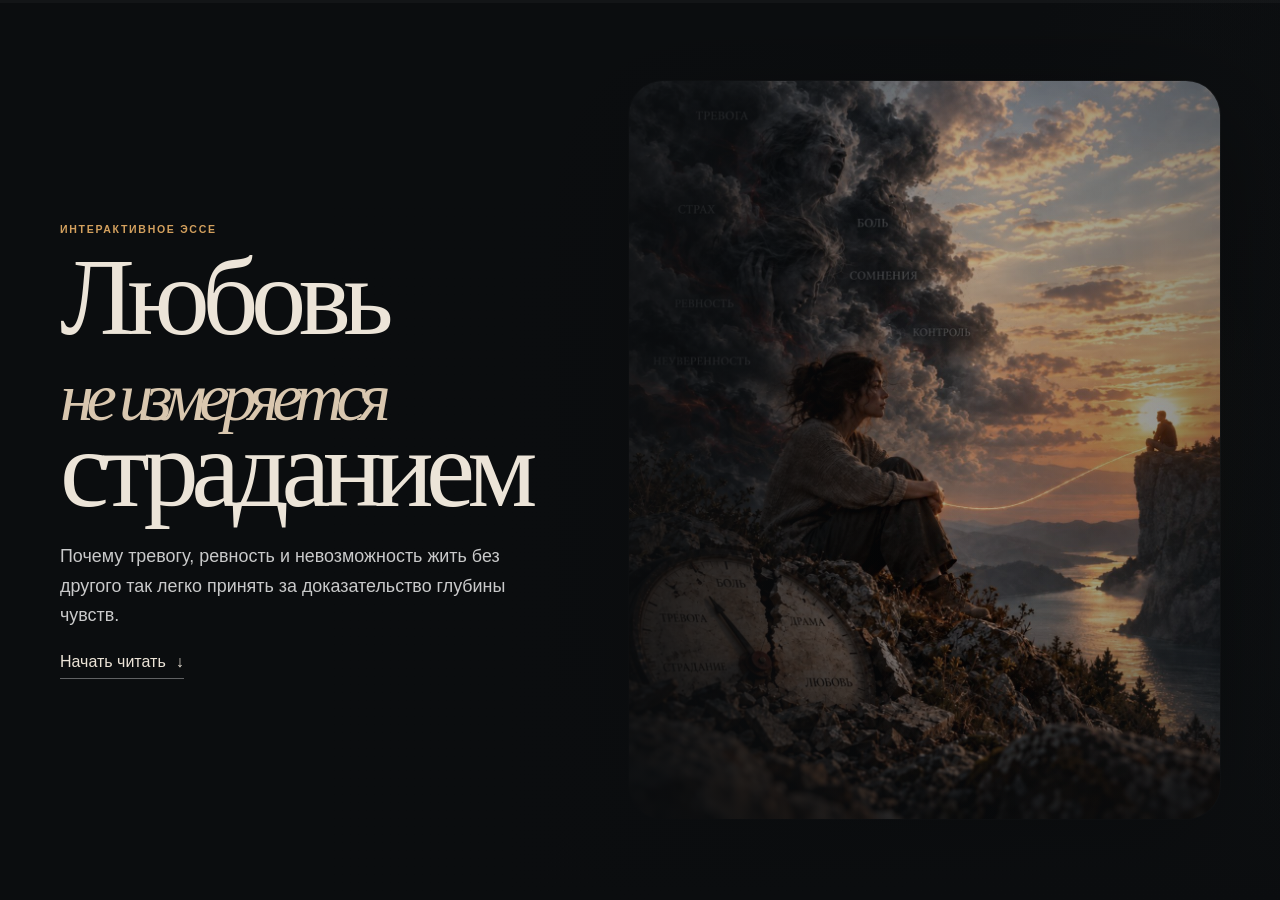
==== index.html @ ab68f3fa "Use explicit flashlight question collection" ====
<!doctype html>
<html lang="ru" class="no-js">
<head>
<meta charset="utf-8">
<meta name="viewport" content="width=device-width, initial-scale=1, viewport-fit=cover">
<meta name="theme-color" content="#090b0c">
<meta name="color-scheme" content="dark">
<title>Любовь не измеряется страданием</title>
<meta name="description" content="Интерактивное эссе о том, почему интенсивность страдания не является мерой любви.">
<meta property="og:title" content="Любовь не измеряется страданием">
<meta property="og:description" content="Интерактивное эссе о том, почему интенсивность страдания не является мерой любви.">
<meta property="og:type" content="article">
<meta property="og:url" content="https://legendpsy.github.io/love-essay/">
<meta name="twitter:card" content="summary">
<script>
document.documentElement.classList.remove('no-js');
document.documentElement.classList.add('js');
</script>
<style>
:root{
  --bg:#0b0d0f;
  --bg2:#111416;
  --paper:#ece4d8;
  --muted:#aaa49c;
  --ink:#171819;
  --gold:#d3a05e;
  --ember:#9e4634;
  --line:rgba(236,228,216,.13);
  --pad:clamp(18px,5vw,28px);
  --essay-image:url('assets/hero-1200.jpg');
}
*{box-sizing:border-box}
html{scroll-behavior:smooth;background:var(--bg)}
body{
  margin:0;background:var(--bg);color:var(--paper);
  font-family:-apple-system,BlinkMacSystemFont,"Segoe UI",Inter,Arial,sans-serif;
  line-height:1.6;-webkit-font-smoothing:antialiased;overflow-x:hidden
}
button,input,label,summary{font:inherit}
button{color:inherit}
a{color:inherit}
::selection{background:rgba(211,160,94,.35)}
.shell{width:min(100% - 2*var(--pad),760px);margin-inline:auto}
.eyebrow,.kicker{text-transform:uppercase;letter-spacing:.16em;font-size:.66rem;font-weight:760;color:var(--gold)}
h1,h2,h3,.serif,.pull,blockquote,summary{font-family:Georgia,"Times New Roman",serif;font-weight:400}
h2{font-size:clamp(2.25rem,10.5vw,4.9rem);line-height:.96;letter-spacing:-.043em;margin:0 0 18px}
p{margin:0 0 .95em}
.section{padding:66px 0}
.prose.section{padding:48px 0}
.lede{font-size:1.02rem;line-height:1.55;color:var(--muted);max-width:38rem}

/* progress */
.progress{position:fixed;z-index:1000;inset:0 0 auto;height:3px;background:rgba(255,255,255,.035)}
.progress>i{display:block;height:100%;width:0;background:linear-gradient(90deg,var(--ember),var(--gold));box-shadow:0 0 18px rgba(211,160,94,.35)}

/* hero */
.hero{position:relative;min-height:100svh;display:grid;align-items:end;isolation:isolate;overflow:hidden}
.hero-bg{position:absolute;inset:0;z-index:-2}
.hero-photo{position:absolute;inset:0;z-index:-3;width:100%;height:100%;object-fit:cover;object-position:52% center;transform:scale(1.012);filter:saturate(.82) contrast(1.04) brightness(.72)}
.hero::before{
  content:"";position:absolute;inset:0;z-index:-2;
  background:
    linear-gradient(180deg,rgba(5,6,7,.06),rgba(5,6,7,.16) 38%,rgba(5,6,7,.82) 78%,#0b0d0f 100%),
    linear-gradient(90deg,rgba(5,6,7,.30),transparent 68%)
}
.hero-inner{padding-bottom:max(38px,7svh)}
.hero h1{font-size:clamp(3.7rem,17vw,7.1rem);line-height:.8;letter-spacing:-.068em;margin:14px 0 22px;max-width:8.4ch;text-wrap:balance}
.hero h1 span{font-size:.62em;font-style:italic;color:#d9c7af}
.hero p{max-width:34rem;color:rgba(255,255,255,.78);font-size:1rem;line-height:1.55}
.start{display:inline-flex;gap:10px;align-items:center;margin-top:18px;text-decoration:none;border-bottom:1px solid rgba(255,255,255,.35);padding:0 0 4px}

/* no-JS / Telegram fallback */
.nojs-note{
  margin:18px 0 0;padding:14px 16px;border:1px solid rgba(211,160,94,.26);
  border-radius:16px;background:rgba(10,12,13,.68);color:#d7c8b4;font-size:.82rem;line-height:1.45
}
.no-js .progress,.no-js .sticky-thesis{display:none!important}
.js-only{display:none}.js .js-only{display:inline}
.nojs-only{display:inline}.js .nojs-only{display:none}

/* sticky thesis */
.sticky-thesis{
  position:sticky;top:7px;z-index:60;margin:0 auto -42px;
  width:max-content;max-width:calc(100% - 22px);
  padding:6px 10px;border:1px solid rgba(255,255,255,.12);border-radius:999px;
  background:rgba(10,12,13,.88);backdrop-filter:blur(16px);-webkit-backdrop-filter:blur(16px);
  color:#bbb5ad;font-size:.69rem;opacity:0;transform:translateY(-5px);transition:.28s
}
.sticky-thesis.show{opacity:1;transform:none}
.sticky-thesis strong{color:#f0e6d7;font-weight:650}

/* opening choice — works even without JS */
.choice-wrap{position:relative}
.choice-radio,.factor-radio{position:absolute;opacity:0;pointer-events:none;width:1px;height:1px}
.choice-grid{display:grid;gap:10px;margin-top:28px}
.choice{
  display:block;position:relative;width:100%;text-align:left;padding:20px 18px 18px;
  border:1px solid var(--line);border-radius:22px;
  background:linear-gradient(180deg,rgba(255,255,255,.045),rgba(255,255,255,.016));
  min-height:205px;cursor:pointer
}
.choice:active{transform:scale(.994)}
.choice small{display:grid;place-items:center;width:32px;height:32px;border:1px solid var(--line);border-radius:50%;color:var(--gold);margin-bottom:22px}
.choice strong{display:block;font-family:Georgia,serif;font-size:1.65rem;line-height:1.06;font-weight:400;margin-bottom:10px}
.choice span{display:block;color:var(--muted);font-size:.88rem;line-height:1.55}
.choice .choose{display:block;margin-top:15px;color:var(--gold);font-size:.72rem;text-transform:uppercase;letter-spacing:.09em}
#choiceCalm:checked ~ .choice-grid label[for=choiceCalm],
#choiceStorm:checked ~ .choice-grid label[for=choiceStorm]{
  border-color:rgba(211,160,94,.72);background:rgba(211,160,94,.07)
}
.choice-reveal{
  display:none;margin-top:20px;padding:16px 16px 16px 17px;border-left:3px solid var(--gold);
  background:rgba(255,255,255,.025);font-family:Georgia,serif;font-size:1.08rem;line-height:1.42
}
.choice-reveal p{display:none;margin:0}
#choiceCalm:checked ~ .choice-reveal,
#choiceStorm:checked ~ .choice-reveal{display:block}
#choiceCalm:checked ~ .choice-reveal .calm,
#choiceStorm:checked ~ .choice-reveal .storm{display:block}

/* article typography */
.prose{font-family:Georgia,"Times New Roman",serif;color:#ded7cc}
.prose p{font-size:clamp(1.16rem,5.1vw,1.5rem);line-height:1.58;margin-bottom:.88em}
.prose .dropcap:first-letter{float:left;color:var(--gold);font-size:4.8rem;line-height:.74;margin:.16em .1em 0 0}
.pull{
  font-size:clamp(2rem,9.4vw,4.2rem)!important;line-height:1.04!important;color:#f3eadc;
  margin:1.45em 0!important;letter-spacing:-.034em
}
.bridge{color:#bcb5ab}
.bridge strong{color:#eee4d7;font-weight:400}

/* scrollytelling */
.scrolly{position:relative;padding:54px 0 18px;background:linear-gradient(#0b0d0f,#101315 42%,#0b0d0f)}
.scrolly-head{padding-bottom:16px}
.scrolly-stage{
  position:sticky;top:45px;height:42svh;display:grid;align-content:start;padding-top:4px;
  z-index:20;pointer-events:none;
  background:linear-gradient(180deg,#0b0d0f 0%,rgba(11,13,15,.99) 72%,rgba(11,13,15,.86) 86%,rgba(11,13,15,0) 100%)
}
.visual-card{
  border:1px solid var(--line);border-radius:20px;
  background:#0c0e10;box-shadow:0 18px 54px rgba(0,0,0,.38);padding:13px 14px
}
.visual-title{display:flex;justify-content:space-between;align-items:baseline;margin-bottom:8px;font-size:.69rem;color:var(--muted)}
.visual-title strong{font-family:Georgia,serif;font-size:1.02rem;color:var(--paper);font-weight:400}
.tracks{display:grid;gap:7px}
.track{display:grid;grid-template-columns:64px 1fr 32px;gap:7px;align-items:center;font-size:.64rem;color:#aaa}
.bar{height:6px;border-radius:99px;background:rgba(255,255,255,.07);overflow:hidden}
.bar i{display:block;height:100%;width:var(--v,5%);border-radius:inherit;background:linear-gradient(90deg,var(--ember),#c66c4f);transition:width .58s cubic-bezier(.2,.8,.2,1)}
.track.love .bar i{background:linear-gradient(90deg,var(--gold),#efd09f)}
.track b{text-align:right;color:#d9d0c5;font-weight:600}
.track.love b{color:var(--gold)}
.equation{margin-top:9px;padding-top:9px;border-top:1px solid var(--line);font-family:Georgia,serif;font-size:1.07rem;line-height:1.12}
.equation .equals{color:var(--gold);transition:.3s}
.visual-card.broken .equation .equals{text-decoration:line-through;color:#8e8b86}
.visual-card.broken .track.love .bar{outline:1px dashed rgba(211,160,94,.55);background:transparent}
.visual-card.broken .track.love .bar i{width:0!important}
.visual-card.broken .track.love b{font-size:.62rem}
.story-steps{position:relative;z-index:1;padding-bottom:5svh}
.story-step{min-height:44svh;display:grid;align-items:end;padding:22px 0}
.story-step>div{
  padding:15px 16px 15px 17px;border-left:1px solid rgba(255,255,255,.11);
  background:linear-gradient(90deg,rgba(11,13,15,.58),rgba(11,13,15,.18),rgba(11,13,15,0));
  max-width:34rem
}
.story-step h3{font-size:1.78rem;line-height:1.03;margin:0 0 8px}
.story-step p{font-size:.88rem;line-height:1.5;color:var(--muted);margin:0}
.story-step.active>div{border-left-color:var(--gold)}

.story-step{position:relative;overflow:hidden}
.story-step::before{
    content:"";position:absolute;z-index:0;left:7%;right:7%;top:50%;transform:translateY(-50%);
    height:1px;opacity:.7;pointer-events:none;
    background:linear-gradient(90deg,transparent 0%,rgba(211,160,94,.18) 18%,rgba(234,204,160,.62) 50%,rgba(211,160,94,.18) 82%,transparent 100%);
    box-shadow:0 0 12px rgba(211,160,94,.18),0 0 34px rgba(211,160,94,.08)
  }
.story-step>div{position:relative;z-index:1;backdrop-filter:none}
.story-step::after{
  content:"";position:absolute;z-index:0;pointer-events:none;
  left:12%;right:12%;top:50%;height:34%;transform:translateY(-50%);
  background:radial-gradient(ellipse at 50% 50%,rgba(211,160,94,.055) 0%,rgba(211,160,94,.018) 42%,transparent 72%);
  filter:blur(10px)
}

.no-js .scrolly-stage{position:relative;height:auto;padding:18px 0;background:none}
.no-js .story-steps{padding-top:8px}
.no-js .story-step{min-height:0;padding:10px 0}
.no-js .story-step>div{background:none}


/* Sequential interaction gates */
.gate-hint{
  display:none;margin:18px auto 0;width:max-content;max-width:100%;
  padding:8px 12px;border:1px solid rgba(211,160,94,.22);border-radius:999px;
  background:rgba(211,160,94,.045);color:#aa9c8b;text-align:center;
  font-size:.7rem;line-height:1.3;letter-spacing:.025em
}
body.gate-choice #intuition ~ *,
body.gate-meter #meter ~ *,
body.gate-factors #factors ~ *,
body.gate-trap #trap ~ *{display:none!important}

/* Final gate: post-article content stays in the document and can be scrolled,
   but remains visually obscured and non-interactive until the rating is sent. */
#commentsSection>.shell,
#continue>.shell,
.footer>.shell{
  transition:
    filter 1.15s cubic-bezier(.16,1,.3,1),
    opacity .95s cubic-bezier(.16,1,.3,1),
    transform 1.15s cubic-bezier(.16,1,.3,1);
  transform-origin:50% 0
}
body.gate-final #commentsSection>.shell,
body.gate-final #continue>.shell,
body.gate-final .footer>.shell{
  filter:blur(20px) saturate(.58) brightness(.64);
  opacity:.26;
  transform:scale(.985);
  pointer-events:none;
  user-select:none;
  -webkit-user-select:none
}
#commentsSection::after,
#continue::after{
  content:"";
  position:absolute;
  inset:0;
  pointer-events:none;
  opacity:0;
  background:
    linear-gradient(180deg,rgba(5,6,7,.16),rgba(5,6,7,.32)),
    radial-gradient(circle at 50% 12%,rgba(211,160,94,.04),transparent 34%);
  transition:opacity .9s cubic-bezier(.16,1,.3,1)
}
body.gate-final #commentsSection::after,
body.gate-final #continue::after{opacity:1}

body.gate-choice footer,
body.gate-meter footer,
body.gate-factors footer,
body.gate-trap footer{display:none!important}

body.gate-choice [data-gate-hint="choice"],
body.gate-meter [data-gate-hint="meter"],
body.gate-factors [data-gate-hint="factors"],
body.gate-trap [data-gate-hint="trap"]{display:block}

.gate-release{
  animation:gateRelease .42s ease both
}
@keyframes gateRelease{
  from{opacity:0;transform:translateY(10px)}
  to{opacity:1;transform:none}
}
body.post-reveal #commentsSection>.shell,
body.post-reveal #continue>.shell,
body.post-reveal .footer>.shell{
  animation:postRevealGlow 1.15s cubic-bezier(.16,1,.3,1) both
}
@keyframes postRevealGlow{
  0%{filter:blur(20px) saturate(.58) brightness(.64);opacity:.26;transform:scale(.985)}
  58%{filter:blur(2.5px) saturate(1.04) brightness(1.06);opacity:1;transform:scale(1.002)}
  100%{filter:none;opacity:1;transform:none}
}

/* meter */
.meter{
  background:radial-gradient(circle at 70% 0,rgba(158,70,52,.13),transparent 33%),#111416;
  border:0
}
.meter-card{margin-top:26px;border:1px solid var(--line);border-radius:24px;padding:20px;background:rgba(0,0,0,.17)}
.dial{height:156px;position:relative;overflow:hidden}
.dial-arc{
  position:absolute;width:280px;height:280px;left:50%;top:46px;transform:translateX(-50%);border-radius:50%;
  background:repeating-conic-gradient(from 220deg,rgba(236,228,216,.46) 0 1deg,transparent 1deg 9deg);
  -webkit-mask:radial-gradient(circle,transparent 0 62%,#000 63% 65%,transparent 66%);
  mask:radial-gradient(circle,transparent 0 62%,#000 63% 65%,transparent 66%)
}
.needle{position:absolute;width:104px;height:2px;left:50%;bottom:29px;transform-origin:0 50%;background:linear-gradient(90deg,var(--gold),#efd2a9);box-shadow:0 0 14px rgba(211,160,94,.45);transition:.2s}
.hub{position:absolute;width:15px;height:15px;left:50%;bottom:22px;transform:translateX(-50%);background:var(--gold);border-radius:50%}
.range-label{display:flex;justify-content:space-between;gap:12px;color:var(--muted);font-size:.8rem;margin:8px 0 6px}
input[type=range]{width:100%;height:40px;accent-color:var(--gold)}
.metric{display:flex;justify-content:space-between;align-items:baseline;padding:12px 0;border-top:1px solid var(--line)}
.metric strong{font-family:Georgia,serif;font-size:1.4rem;font-weight:400}
.metric.unknown strong{color:var(--gold)}
.meter-note{font-size:.85rem;line-height:1.5;color:var(--muted);min-height:2.6em;margin:7px 0 0}

/* Cinematic fracture: the false equation physically comes apart while scrolling */
.fracture-scene{
  position:relative;min-height:155svh;
  background:
    radial-gradient(circle at 50% 45%,rgba(158,70,52,.10),transparent 34%),
    #08090b;
  overflow:hidden;overflow:clip
}
.fracture-sticky{
  position:sticky;top:0;min-height:100svh;
  display:grid;place-items:center
}
.fracture-shell{text-align:center}
.fracture-words{
  display:flex;align-items:center;justify-content:center;
  gap:clamp(14px,4vw,56px);
  font-family:Georgia,"Times New Roman",serif;
  font-size:clamp(3.2rem,10vw,8.4rem);
  line-height:.9;letter-spacing:-.055em;
  perspective:900px
}
.fracture-part,.fracture-sign{
  display:inline-block;will-change:transform,filter,opacity
}
.fracture-sign{
  color:var(--gold);font-weight:400;
  text-shadow:0 0 28px rgba(211,160,94,.26)
}
.fracture-caption{
  width:min(690px,92%);margin:38px auto 0;
  color:#aaa49c;font-size:clamp(.98rem,2.3vw,1.12rem);line-height:1.6
}

/* Orbit factors — transplanted from the cinematic experiment, adapted for the main site */
.factors{
  position:relative;
  color:var(--paper);
  padding-top:120px!important;padding-bottom:145px!important;
  background:
    radial-gradient(circle at 68% 36%,rgba(211,160,94,.075),transparent 28%),
    linear-gradient(180deg,#08090b,#0a0c0f 42%,#0b0d0f 100%)
}
.factors h2{color:var(--paper)}
.factors .lede{color:#aaa49c}
.factor-copy{max-width:780px}
.factor-orbit-module{
  margin-top:38px;padding:18px;
  border:1px solid rgba(236,228,216,.11);
  border-radius:32px;
  background:
    radial-gradient(circle at 50% 38%,rgba(211,160,94,.07),transparent 28%),
    rgba(255,255,255,.012);
  box-shadow:0 34px 90px rgba(0,0,0,.24)
}
.factor-orbit-stage{
  --orbit-radius:146px;
  --orbit-rotation:0deg;
  --orbit-rotation-neg:0deg;
  position:relative;height:430px;
  border-radius:24px;
  overflow:hidden;
  touch-action:pan-y;
  user-select:none;-webkit-user-select:none
}
.factor-orbit-ring{
  position:absolute;left:50%;top:50%;
  border:1px solid rgba(236,228,216,.095);
  border-radius:50%;transform:translate(-50%,-50%);
  pointer-events:none
}
.factor-orbit-ring--inner{width:260px;height:260px}
.factor-orbit-ring--outer{
  width:360px;height:360px;
  border-style:dashed;opacity:.48
}
.factor-orbit-core{
  position:absolute;left:50%;top:50%;
  width:132px;aspect-ratio:1;
  transform:translate(-50%,-50%);
  display:grid;place-items:center;
  border:1px solid rgba(211,160,94,.48);
  border-radius:50%;
  background:
    radial-gradient(circle,rgba(211,160,94,.22),rgba(211,160,94,.06) 58%,rgba(8,9,11,.68) 59%);
  box-shadow:0 0 54px rgba(211,160,94,.11)
}
.factor-orbit-core span{
  font-family:Georgia,"Times New Roman",serif;
  font-size:1.65rem;color:#eee5d8
}
.factor-orbit-node{
  position:absolute;left:50%;top:50%;
  z-index:3;
  appearance:none;-webkit-appearance:none;
  border:1px solid rgba(236,228,216,.16);
  border-radius:999px;padding:9px 13px;
  background:#111418;color:#c4bcb2;
  font-size:.76rem;line-height:1;white-space:nowrap;
  cursor:pointer;
  transform:
    translate(-50%,-50%)
    rotate(calc(var(--factor-angle) + var(--orbit-rotation)))
    translateX(var(--orbit-radius))
    rotate(calc(var(--factor-angle-neg) + var(--orbit-rotation-neg)));
  transition:
    border-color .22s ease,
    background .22s ease,
    color .22s ease,
    box-shadow .22s ease
}
.factor-orbit-node.is-active{
  color:#f3e7d7;
  border-color:rgba(211,160,94,.72);
  background:rgba(211,160,94,.13);
  box-shadow:0 0 24px rgba(211,160,94,.13)
}
.factor-orbit-node:focus-visible{
  outline:1px solid rgba(211,160,94,.85);outline-offset:4px
}
.factor-orbit-card{
  position:relative;
  margin-top:8px;padding:24px 22px;
  border:1px solid rgba(236,228,216,.11);
  border-radius:22px;
  background:rgba(5,6,7,.72);
  min-height:190px
}
.factor-orbit-card small{
  display:block;margin-bottom:17px;
  color:var(--gold);font-size:.66rem;font-weight:750;
  text-transform:uppercase;letter-spacing:.14em
}
.factor-orbit-card h3{
  margin:0 0 12px;
  font-family:Georgia,"Times New Roman",serif;
  font-size:clamp(1.8rem,7vw,2.55rem);
  line-height:1.08;font-weight:400;color:#eee5d8
}
.factor-orbit-card p{
  margin:0;color:#aaa49c;line-height:1.55
}
.factor-orbit-help{
  margin:13px 4px 0;color:#78746e;
  font-size:.72rem;line-height:1.45;text-align:center
}
.factor-orbit-module .gate-hint{margin-top:13px}

/* trap — native details, no JS required */
.trap{background:#0c0e10;padding-top:58px;padding-bottom:58px}
.romance{display:grid;gap:9px;margin-top:28px}
.romance details{border:1px solid var(--line);border-radius:20px;background:rgba(255,255,255,.025);overflow:hidden}
.romance summary{
  list-style:none;cursor:pointer;padding:20px 18px;font-size:1.58rem;line-height:1.06
}
.romance summary::-webkit-details-marker{display:none}
.romance summary::after{
  content:"доказательство любви?";display:block;margin-top:11px;color:#74716d;
  font-family:-apple-system,BlinkMacSystemFont,"Segoe UI",sans-serif;font-size:.61rem;
  text-transform:uppercase;letter-spacing:.12em
}
.romance details[open]{border-color:rgba(211,160,94,.30)}
.romance details[open] summary::after{content:"а если посмотреть иначе?";color:var(--gold)}
.romance details p{margin:0;padding:0 18px 18px;color:#aaa49c;font-size:.87rem;line-height:1.5}

/* paradox */
.paradox{
  min-height:66svh;display:grid;place-items:center;text-align:center;
  background:radial-gradient(circle,rgba(211,160,94,.105),transparent 30%),#101214
}
.paradox h2{font-size:clamp(2.45rem,11vw,5.1rem)}
.paradox-chain{display:flex;flex-wrap:wrap;justify-content:center;gap:7px 10px;margin-top:28px;color:#89857f;text-transform:uppercase;letter-spacing:.1em;font-size:.62rem}
.paradox-chain i{width:22px;height:1px;background:#343536;align-self:center}

/* flashlight */
.flashlight{
  position:relative;padding:86px 0 30px;
  background:linear-gradient(180deg,#0b0d0f 0,#050607 16%,#050607 100%);
  overflow:hidden
}
.flashlight::before{content:"";position:absolute;inset:0;background:radial-gradient(circle at 15% 20%,rgba(158,70,52,.05),transparent 20%),radial-gradient(circle at 80% 75%,rgba(211,160,94,.04),transparent 23%)}
.light{
  position:absolute;inset:0;pointer-events:none;opacity:0;
  background:radial-gradient(circle 155px at var(--x,50%) var(--y,50%),rgba(240,222,193,.28),rgba(211,160,94,.07) 45%,transparent 73%);
  mix-blend-mode:screen;transition:opacity .25s
}
.flashlight.on .light{opacity:1}
.flash-content{position:relative;z-index:2}
.torch{min-height:48px;padding:11px 15px;border:1px solid rgba(255,255,255,.17);background:transparent;border-radius:999px;margin:10px 0 38px}
.torch[aria-pressed=true]{border-color:var(--gold);color:var(--gold)}
.questions{display:grid;gap:26px}
.questions p{
  font-family:Georgia,serif;font-size:clamp(1.62rem,8vw,3.6rem);line-height:1.08;
  color:#ded5c8;margin:0;transition:.25s
}
.js .questions p{color:rgba(236,228,216,.13)}
.js .flashlight.on .questions p{color:rgba(236,228,216,.24)}
.js .questions p.lit{color:#f0e6d8!important;transform:translateX(4px)}
.js .questions p:last-child{color:rgba(211,160,94,.20)}
.js .questions p:last-child.lit{color:#e5b879!important}
.no-js .torch{display:none}

/* Article finale + compact five-star rating */
.article-finale{
  position:relative;text-align:center;
  margin:clamp(18px,4vw,34px) auto 0;
  padding:clamp(12px,3vw,20px) 0 0;
  max-width:720px
}
.article-finale::before{
  content:"";display:block;width:72px;height:1px;margin:0 auto 18px;
  background:linear-gradient(90deg,transparent,rgba(211,160,94,.72),transparent)
}
.final-thanks{
  margin:0 auto 13px;max-width:650px;
  font-family:Georgia,"Times New Roman",serif;
  font-size:clamp(1.7rem,6vw,2.8rem);line-height:1.18;
  color:#efe5d8
}
.rating-invite{
  margin:0 0 9px;color:#aaa49c;
  font-size:clamp(.92rem,3.6vw,1.08rem);line-height:1.45;
  letter-spacing:.005em
}
.rating-stars{
  display:flex;justify-content:center;align-items:center;
  gap:clamp(4px,1.4vw,10px);margin:0 auto;
  width:max-content;max-width:100%
}
.rating-star{
  appearance:none;-webkit-appearance:none;border:0;background:none;
  padding:4px 2px;color:rgba(211,160,94,.28);
  font-size:clamp(2.55rem,11vw,4.2rem);line-height:1;
  cursor:pointer;transition:transform .16s ease,color .16s ease,text-shadow .16s ease;
  -webkit-tap-highlight-color:transparent
}
.rating-star.preview,
.rating-star.selected{
  color:#d3a05e;text-shadow:0 0 22px rgba(211,160,94,.2)
}
.rating-star:focus-visible{
  outline:1px solid rgba(211,160,94,.7);outline-offset:4px;border-radius:8px
}
.rating-star:disabled{cursor:default}
@media(hover:hover) and (pointer:fine){
  .rating-star:hover{transform:scale(1.1)}
}
@media(min-width:760px){
  .article-finale{margin-top:34px;padding-top:22px}
}

@media(max-width:759px){
  .fracture-scene{min-height:145svh}
  .fracture-words{
    flex-direction:column;
    gap:10px;
    font-size:clamp(3.3rem,17vw,5.8rem)
  }
  .fracture-caption{margin-top:34px}
  .factor-orbit-module{padding:14px}
  .factor-orbit-stage{height:410px;--orbit-radius:122px}
  .factor-orbit-ring--inner{width:238px;height:238px}
  .factor-orbit-ring--outer{width:330px;height:330px}
  .factor-orbit-core{width:118px}
  .factor-orbit-core span{font-size:1.5rem}
  .factor-orbit-node{font-size:.69rem;padding:8px 10px}
  .factor-orbit-card{margin-top:6px;min-height:0}
}




/* Article gate: only the hero is available before choosing a reading mode */
body.reading-locked{height:100svh;overflow:hidden}
body.reading-locked main,
body.reading-locked footer,
body.reading-locked .soundtrack-section,
body.reading-locked .sticky-thesis{display:none!important}


.silent-music-start{
  position:fixed;z-index:4190;left:12px;bottom:max(10px,calc(7px + env(safe-area-inset-bottom)));
  width:36px;height:36px;border-radius:50%;border:1px solid rgba(255,255,255,.14);
  background:rgba(8,10,11,.9);backdrop-filter:blur(16px);-webkit-backdrop-filter:blur(16px);
  box-shadow:0 10px 30px rgba(0,0,0,.3);color:#eee5d8;display:grid;place-items:center;
  font-size:.76rem;cursor:pointer;opacity:0;transform:translateY(10px) scale(.94);
  pointer-events:none;transition:opacity .2s ease,transform .2s ease
}
.silent-music-start.show{opacity:1;transform:none;pointer-events:auto}
.silent-music-start:active{transform:scale(.94)}

/* Reading mode + soundtrack */
.reading-mode-dialog{
  position:fixed;inset:0;z-index:4900;display:grid;place-items:center;
  overflow-y:auto;overscroll-behavior:contain;
  padding:22px;background:rgba(3,4,5,.78);backdrop-filter:blur(18px);
  -webkit-backdrop-filter:blur(18px);opacity:0;visibility:hidden;pointer-events:none;
  transition:opacity .22s ease,visibility .22s ease
}
.reading-mode-dialog.open{opacity:1;visibility:visible;pointer-events:auto}
.reading-mode-card{
  width:min(100%,430px);max-height:calc(100svh - 32px);overflow:auto;
  border:1px solid rgba(255,255,255,.14);border-radius:26px;
  background:linear-gradient(180deg,rgba(18,20,21,.98),rgba(9,11,12,.98));
  padding:24px 20px 20px;box-shadow:0 30px 90px rgba(0,0,0,.48)
}
.reading-mode-card .kicker{margin-bottom:10px}
.reading-mode-card h3{
  margin:0 0 12px;font-family:Georgia,"Times New Roman",serif;font-size:2rem;
  line-height:1.02;font-weight:400;color:#f0e7da
}
.reading-mode-card p{margin:0 0 20px;color:#aaa49c;font-size:.92rem;line-height:1.5}
.reading-mode-song{
  display:flex;gap:12px;align-items:center;margin:0 0 18px;padding:13px 14px;
  border:1px solid rgba(211,160,94,.25);border-radius:18px;background:rgba(211,160,94,.055)
}
.reading-mode-song i{font-style:normal;font-size:1.3rem;color:var(--gold)}
.reading-mode-song strong{display:block;color:#eee4d7;font-size:.9rem}
.reading-mode-song span{display:block;margin-top:2px;color:#8f8981;font-size:.75rem}
.reading-mode-actions{display:grid;gap:9px}
.reading-mode-music,.reading-mode-silent{
  min-height:52px;border-radius:15px;padding:13px 16px;cursor:pointer;font:700 .86rem/1.2 -apple-system,BlinkMacSystemFont,"Segoe UI",Arial,sans-serif
}
.reading-mode-music{border:1px solid #ead9c0;background:#ead9c0;color:#111315}
.reading-mode-silent{border:1px solid rgba(255,255,255,.16);background:transparent;color:#d9d0c4}
.reading-mode-close{
  display:block;margin:13px auto 0;border:0;background:none;color:#77736d;
  padding:5px 10px;cursor:pointer;font-size:.76rem
}

.soundtrack-section{
  display:none;padding:28px 0 32px;background:
    radial-gradient(circle at 50% 0,rgba(211,160,94,.08),transparent 45%),#0b0d0f;
  border-bottom:1px solid rgba(255,255,255,.06)
}
.soundtrack-section.active{display:block}
.soundtrack-card{
  width:min(100% - 2*var(--pad),420px);margin:0 auto;border:1px solid rgba(255,255,255,.12);
  border-radius:24px;padding:15px;background:#0e1011;box-shadow:0 24px 70px rgba(0,0,0,.34)
}
.soundtrack-meta{display:flex;align-items:center;justify-content:space-between;gap:12px;margin-bottom:12px}
.soundtrack-meta div:first-child{min-width:0}
.soundtrack-meta small{display:block;color:var(--gold);text-transform:uppercase;letter-spacing:.12em;font-size:.61rem;font-weight:750}
.soundtrack-meta strong{display:block;margin-top:3px;font-family:Georgia,serif;font-weight:400;font-size:1.22rem;color:#eee5d8}
.soundtrack-meta span{display:block;margin-top:2px;color:#89847d;font-size:.75rem}
.soundtrack-youtube{
  width:100%;height:200px;border:0;border-radius:16px;background:#050607;display:block
}
.soundtrack-fallback{display:flex;justify-content:space-between;gap:12px;align-items:center;margin-top:11px;color:#77736d;font-size:.7rem}
.soundtrack-fallback a{color:#bda786;text-underline-offset:3px}

.soundtrack-dock{
  position:fixed;z-index:4200;left:50%;bottom:max(8px,calc(5px + env(safe-area-inset-bottom)));
  transform:translate(-50%,calc(100% + 22px));width:min(calc(100% - 28px),238px);
  border:1px solid rgba(255,255,255,.13);border-radius:999px;background:rgba(8,10,11,.9);
  backdrop-filter:blur(16px);-webkit-backdrop-filter:blur(16px);
  box-shadow:0 10px 34px rgba(0,0,0,.32);padding:3px 4px 3px 10px;
  opacity:0;pointer-events:none;transition:transform .28s ease,opacity .28s ease
}
.soundtrack-dock.show{transform:translate(-50%,0);opacity:1;pointer-events:auto}
.soundtrack-dock-main{display:grid;grid-template-columns:minmax(0,1fr) 28px;gap:5px;align-items:center}
.soundtrack-jump{min-width:0;border:0;background:none;padding:2px 0;text-align:left;color:#e8dfd2;cursor:pointer}
.soundtrack-jump strong{display:block;white-space:nowrap;overflow:hidden;text-overflow:ellipsis;font-family:-apple-system,BlinkMacSystemFont,"Segoe UI",Arial,sans-serif;font-size:.7rem;line-height:1;font-weight:600;letter-spacing:.01em}
.soundtrack-jump span{display:none}
.soundtrack-toggle{width:28px;height:28px;border-radius:50%;border:1px solid rgba(255,255,255,.12);background:rgba(255,255,255,.035);color:#eee5d8;display:grid;place-items:center;cursor:pointer;font-size:.72rem;line-height:1}

/* footer */
.footer{border-top:1px solid var(--line);padding:25px 0 calc(34px + env(safe-area-inset-bottom));color:#807c76;font-size:.74rem}
.footer .shell{display:flex;justify-content:space-between;gap:16px}
.footer a{text-decoration:none;color:#d7d0c6}

/* reveal only when JS actually runs */
.reveal{opacity:1;transform:none}
.js .reveal{opacity:0;transform:translateY(18px);transition:opacity .6s ease,transform .6s cubic-bezier(.2,.7,.2,1)}
.js .reveal.in{opacity:1;transform:none}


/* Full-screen cover viewer */
.hero-actions{display:flex;align-items:center;flex-wrap:wrap;gap:12px;margin-top:18px}
.hero-actions .start{margin-top:0}
.cover-open{
  appearance:none;-webkit-appearance:none;display:inline-flex;align-items:center;gap:8px;
  min-height:42px;padding:8px 12px;border:1px solid rgba(255,255,255,.22);
  border-radius:999px;background:rgba(8,10,11,.28);backdrop-filter:blur(10px);
  -webkit-backdrop-filter:blur(10px);color:rgba(255,255,255,.86);cursor:pointer;
  font-size:.78rem;letter-spacing:.03em
}
.cover-open:active{transform:scale(.985)}
.cover-viewer{
  position:fixed;inset:0;z-index:5000;display:grid;place-items:center;
  background:#030405;opacity:0;visibility:hidden;pointer-events:none;
  transition:opacity .22s ease,visibility .22s ease;overscroll-behavior:none
}
.cover-viewer.open{opacity:1;visibility:visible;pointer-events:auto}
.cover-viewer-stage{
  position:absolute;inset:0;display:grid;place-items:center;overflow:hidden;
  touch-action:none;cursor:zoom-out
}
.cover-viewer-image{
  width:100%;height:100%;object-fit:contain;transform-origin:center center;
  transform:translate3d(0,0,0) scale(1);will-change:transform;
  user-select:none;-webkit-user-select:none;-webkit-user-drag:none;
  touch-action:none
}
.cover-viewer-close{
  position:absolute;z-index:2;top:max(14px,env(safe-area-inset-top));right:14px;
  width:44px;height:44px;border-radius:50%;border:1px solid rgba(255,255,255,.2);
  background:rgba(5,6,7,.58);backdrop-filter:blur(12px);-webkit-backdrop-filter:blur(12px);
  color:#f4ecdf;font-size:1.5rem;line-height:1;display:grid;place-items:center;cursor:pointer
}
.cover-viewer-hint{
  position:absolute;z-index:2;left:50%;bottom:max(18px,calc(12px + env(safe-area-inset-bottom)));
  transform:translateX(-50%);width:max-content;max-width:calc(100% - 36px);
  padding:8px 11px;border-radius:999px;background:rgba(5,6,7,.58);
  backdrop-filter:blur(12px);-webkit-backdrop-filter:blur(12px);
  color:rgba(255,255,255,.72);font-size:.68rem;letter-spacing:.02em;text-align:center;
  transition:opacity .25s ease
}
.cover-viewer.zoomed .cover-viewer-hint{opacity:.25}
@media(min-width:760px){.cover-open{font-size:.82rem}}

@media(min-width:760px){
  .section{padding:98px 0}.prose.section{padding:72px 0}
  .choice-grid{grid-template-columns:1fr 1fr}.choice{min-height:290px;padding:26px}
  .scrolly-stage{top:52px;height:54svh;padding-top:8px}.visual-card{padding:22px}.story-step{min-height:58svh}
  .meter-card{padding:30px}
  .factors{padding-top:210px!important;padding-bottom:210px!important}
  .romance summary{padding:28px;font-size:2.35rem}.romance details p{padding:0 28px 24px}
  .flashlight{padding:112px 0 50px}.questions{gap:34px}.hero-bg{background-position:center 45%}
}
@media(prefers-reduced-motion:reduce){
  .fracture-part,.fracture-sign{transform:none!important;filter:none!important}
  .factor-orbit-node{transition:none!important}
  html{scroll-behavior:auto}
  *,*::before,*::after{animation:none!important;transition-duration:.01ms!important}
  .js .reveal{opacity:1;transform:none}
  #commentsSection>.shell,
  #continue>.shell,
  .footer>.shell{transition:none!important;animation:none!important}
}

/* Anonymous reader comments */
.comments-section{
  position:relative;
  padding:30px 0 34px;
  background:
    radial-gradient(circle at 50% 0%,rgba(211,160,94,.08),transparent 36%),
    linear-gradient(180deg,#0b0d0f,#090a0b);
  border-top:1px solid var(--line)
}
.comments-card{
  max-width:760px;margin:0 auto;padding:clamp(20px,4vw,28px);
  border:1px solid rgba(236,228,216,.13);border-radius:24px;
  background:rgba(236,228,216,.035);
  box-shadow:0 28px 80px rgba(0,0,0,.22)
}
.comments-card h2{margin:8px 0 10px;font-size:clamp(2rem,7vw,3.8rem);line-height:.98}
.comments-intro{margin:0 0 18px;color:var(--muted);font-size:1rem;line-height:1.65}
.comment-form{display:grid;gap:12px}
.comment-hp{
  position:absolute!important;left:-10000px!important;top:auto!important;
  width:1px!important;height:1px!important;overflow:hidden!important;
  opacity:0!important;pointer-events:none!important
}
.comment-form label{font-size:.78rem;letter-spacing:.08em;text-transform:uppercase;color:rgba(236,228,216,.62)}
.comment-form textarea{
  width:100%;min-height:132px;resize:vertical;padding:16px 17px;border-radius:16px;
  border:1px solid rgba(236,228,216,.16);background:rgba(0,0,0,.24);
  color:var(--paper);font:inherit;line-height:1.55;outline:none
}
.comment-form textarea:focus{border-color:rgba(211,160,94,.72);box-shadow:0 0 0 3px rgba(211,160,94,.08)}
.comment-form-row{display:flex;align-items:center;justify-content:space-between;gap:12px;flex-wrap:wrap}
.comment-count{font-size:.76rem;color:rgba(236,228,216,.45)}
.comment-submit,
.comment-cloud-open{
  appearance:none;border:1px solid rgba(211,160,94,.55);border-radius:999px;
  padding:11px 17px;background:rgba(211,160,94,.12);color:var(--paper);
  font:inherit;font-weight:650;cursor:pointer
}
.comment-submit:disabled{opacity:.45;cursor:default}
.comment-status{min-height:1.3em;margin:8px 0 0;color:var(--muted);font-size:.88rem}
.comment-cloud-open{
  display:flex;align-items:center;justify-content:center;gap:9px;
  width:100%;margin-top:14px;min-height:50px;
  opacity:1;transform:none;
  transition:opacity .35s ease,transform .45s cubic-bezier(.16,1,.3,1),background .2s ease
}
.comment-cloud-open[hidden]{display:none}
.comment-cloud-open.newly-unlocked{animation:commentCloudButtonIn .7s cubic-bezier(.16,1,.3,1) both}
@keyframes commentCloudButtonIn{
  from{opacity:0;transform:translateY(12px) scale(.98)}
  to{opacity:1;transform:none}
}
@media(hover:hover) and (pointer:fine){
  .comment-cloud-open:hover{background:rgba(211,160,94,.18)}
}
@media(min-width:760px){.comments-section{padding:52px 0 58px}}

/* Full-screen cloud of reader comments. */
.comment-cloud{
  position:fixed;inset:0;z-index:6200;
  background:
    radial-gradient(circle at 50% 45%,rgba(211,160,94,.09),transparent 30%),
    radial-gradient(circle at 18% 20%,rgba(158,70,52,.08),transparent 28%),
    #050607;
  opacity:0;visibility:hidden;pointer-events:none;
  transition:opacity .48s ease,visibility .48s ease;
  overflow:hidden
}
.comment-cloud.open{opacity:1;visibility:visible;pointer-events:auto}
.comment-cloud::before,
.comment-cloud::after{
  content:"";position:absolute;pointer-events:none;border-radius:50%;filter:blur(46px);opacity:.32
}
.comment-cloud::before{
  width:38vmax;height:38vmax;left:-14vmax;top:-14vmax;
  background:rgba(158,70,52,.16);animation:cloudGlowA 13s ease-in-out infinite alternate
}
.comment-cloud::after{
  width:42vmax;height:42vmax;right:-18vmax;bottom:-18vmax;
  background:rgba(211,160,94,.11);animation:cloudGlowB 16s ease-in-out infinite alternate
}
@keyframes cloudGlowA{to{transform:translate(13vw,10vh) scale(1.16)}}
@keyframes cloudGlowB{to{transform:translate(-12vw,-9vh) scale(1.12)}}
.comment-cloud-stage{position:absolute;inset:0;overflow:hidden}
.comment-cloud-close{
  position:absolute;z-index:1002;
  top:max(14px,calc(8px + env(safe-area-inset-top)));right:14px;
  width:44px;height:44px;border-radius:50%;
  border:1px solid rgba(255,255,255,.16);
  background:rgba(8,10,11,.58);backdrop-filter:blur(14px);-webkit-backdrop-filter:blur(14px);
  color:#efe6da;font-size:1.35rem;display:grid;place-items:center;cursor:pointer
}
.comment-cloud-hint{
  position:absolute;z-index:1001;left:50%;
  bottom:max(15px,calc(9px + env(safe-area-inset-bottom)));
  transform:translateX(-50%);
  width:max-content;max-width:calc(100% - 36px);
  color:rgba(236,228,216,.44);font-size:.68rem;letter-spacing:.03em;
  text-align:center;pointer-events:none
}
.comment-cloud-note{
  position:absolute;z-index:var(--z,1);
  left:var(--x,50%);top:var(--y,50%);
  width:var(--w,260px);max-width:78vw;
  padding:14px 16px;border:1px solid rgba(236,228,216,.12);border-radius:18px;
  background:linear-gradient(145deg,rgba(25,27,28,.78),rgba(10,12,13,.66));
  box-shadow:0 22px 56px rgba(0,0,0,.30);
  backdrop-filter:blur(9px);-webkit-backdrop-filter:blur(9px);
  color:rgba(239,231,219,.82);
  font-family:Georgia,"Times New Roman",serif;
  font-size:var(--fs,1rem);line-height:1.38;
  text-align:left;cursor:pointer;
  opacity:0;filter:blur(12px);
  transform:translate(-50%,-50%) rotate(var(--rot,0deg)) scale(.72);
  transition:
    opacity .8s cubic-bezier(.16,1,.3,1),
    filter .95s cubic-bezier(.16,1,.3,1),
    transform 1s cubic-bezier(.16,1,.3,1),
    left 1.35s cubic-bezier(.16,1,.3,1),
    top 1.35s cubic-bezier(.16,1,.3,1)
}
.comment-cloud-note.show{
  opacity:var(--alpha,.76);filter:blur(0);
  transform:translate(-50%,-50%) rotate(var(--rot,0deg)) scale(var(--scale,1))
}
.comment-cloud-note.own{
  z-index:900!important;
  border-color:rgba(211,160,94,.50);
  background:linear-gradient(145deg,rgba(68,48,28,.86),rgba(17,18,18,.82));
  color:#f4eadb;box-shadow:0 0 0 1px rgba(211,160,94,.07),0 26px 80px rgba(0,0,0,.42),0 0 50px rgba(211,160,94,.10)
}
.comment-cloud-note p{
  display:-webkit-box;-webkit-line-clamp:4;-webkit-box-orient:vertical;
  overflow:hidden;margin:0
}
.comment-cloud-note small{
  display:block;margin-top:8px;color:rgba(236,228,216,.38);
  font-family:-apple-system,BlinkMacSystemFont,"Segoe UI",sans-serif;
  font-size:.62rem;letter-spacing:.03em
}
.comment-cloud-note.own small{color:rgba(231,192,139,.72)}
.comment-cloud-note.fade-out{
  opacity:0!important;filter:blur(10px)!important;
  transform:translate(-50%,-50%) rotate(var(--rot,0deg)) scale(.82)!important
}
.comment-cloud-empty{
  position:absolute;z-index:950;left:50%;top:62%;transform:translate(-50%,-50%);
  color:rgba(236,228,216,.48);font-family:Georgia,serif;font-size:1rem;
  text-align:center;opacity:0;transition:opacity .45s ease
}
.comment-cloud-empty.show{opacity:1}

.comment-cloud-focus{
  position:absolute;inset:0;z-index:1100;
  display:grid;place-items:center;padding:24px;
  background:rgba(3,4,5,.62);backdrop-filter:blur(16px);-webkit-backdrop-filter:blur(16px);
  opacity:0;visibility:hidden;pointer-events:none;
  transition:opacity .28s ease,visibility .28s ease
}
.comment-cloud-focus.open{opacity:1;visibility:visible;pointer-events:auto}
.comment-cloud-focus-card{
  position:relative;width:min(100%,680px);max-height:min(72svh,680px);overflow:auto;
  padding:clamp(24px,5vw,40px);
  border:1px solid rgba(211,160,94,.26);border-radius:28px;
  background:linear-gradient(160deg,rgba(25,26,27,.97),rgba(8,10,11,.98));
  box-shadow:0 34px 120px rgba(0,0,0,.56)
}
.comment-cloud-focus-text{
  margin:0;color:#efe5d8;font-family:Georgia,"Times New Roman",serif;
  font-size:clamp(1.35rem,4.6vw,2.15rem);line-height:1.42;white-space:pre-wrap;overflow-wrap:anywhere
}
.comment-cloud-focus-meta{margin-top:18px;color:#817b73;font-size:.72rem}
.comment-cloud-focus-close{
  position:absolute;top:10px;right:10px;width:36px;height:36px;
  border-radius:50%;border:1px solid rgba(255,255,255,.13);
  background:rgba(255,255,255,.04);color:#dcd3c6;font-size:1.1rem;cursor:pointer
}

@media(max-width:759px){
  .comment-cloud-note{max-width:82vw;padding:13px 14px;border-radius:16px}
  .comment-cloud-hint{font-size:.64rem}
}
@media(min-width:760px) and (max-width:1179px){
  .comment-cloud-note{max-width:58vw;padding:16px 18px}
}
@media(min-width:1180px){
  .comment-cloud-note{max-width:420px;padding:17px 19px}
}
@media(prefers-reduced-motion:reduce){
  .comment-cloud::before,.comment-cloud::after{animation:none!important}
  .comment-cloud-note{transition:opacity .15s ease,filter .15s ease!important}
}

/* Social / author */
.social-section{
  position:relative;
  padding:0 0 104px;
  background:linear-gradient(180deg,#090a0b,#0b0d0f);
}
.social-wrap{max-width:920px;margin:0 auto}
.social-head{margin-bottom:22px}
.social-head h2{margin:7px 0 10px;font-size:clamp(2.25rem,8vw,4.6rem);line-height:.96}
.social-head p{margin:0;color:var(--muted);max-width:680px;line-height:1.65}
.social-grid{display:grid;gap:14px}
.social-card{
  border:1px solid rgba(236,228,216,.12);
  border-radius:22px;padding:clamp(19px,4.5vw,28px);
  background:
    linear-gradient(145deg,rgba(236,228,216,.045),rgba(236,228,216,.018));
  box-shadow:0 20px 60px rgba(0,0,0,.16)
}
.social-card-title{font-size:1.18rem;font-weight:720;margin:0 0 6px}
.social-card p{margin:0 0 17px;color:var(--muted);line-height:1.55}
.social-actions{display:flex;gap:9px;flex-wrap:wrap}
.social-action{
  min-height:45px;display:inline-flex;align-items:center;justify-content:center;gap:8px;
  padding:10px 15px;border-radius:999px;text-decoration:none;
  border:1px solid rgba(236,228,216,.14);background:rgba(255,255,255,.035);
  color:var(--paper);font-weight:650;line-height:1.2;cursor:pointer
}
.social-action.primary{
  border-color:rgba(211,160,94,.54);background:rgba(211,160,94,.11)
}
.social-action:hover,.social-action:focus-visible{border-color:rgba(211,160,94,.65);outline:none}
.social-action svg{width:18px;height:18px;flex:0 0 auto}
.share-status{margin:11px 0 0!important;min-height:1.25em;font-size:.82rem;color:rgba(236,228,216,.52)!important}
@media(min-width:760px){
  .social-section{padding-bottom:130px}
  .social-grid{grid-template-columns:repeat(2,1fr)}
  .social-card{display:flex;flex-direction:column}
  .social-card .social-actions{margin-top:auto}
}


/* Touch-device blurred continuation + floating rating */
.mobile-rating-overlay{display:none}

@media (max-width:759px), (min-width:760px) and (max-width:1400px) and (hover:none) and (pointer:coarse){
  .article-finale .rating-invite,
  .article-finale .rating-stars{display:none}

  /* The rating is already present while the reader is still in the
     flashlight section, but that section sits above it. As the section
     scrolls away, the invitation and stars are naturally uncovered. */
  .flashlight{z-index:3600}

  body.gate-final #commentsSection>.shell,
  body.gate-final #continue>.shell,
  body.gate-final .footer>.shell{
    filter:blur(15px) saturate(.62) brightness(.72);
    opacity:.52;
    transform:none
  }

  body.post-reveal #commentsSection>.shell,
  body.post-reveal #continue>.shell,
  body.post-reveal .footer>.shell{
    animation:postRevealGlowMobile 1.05s cubic-bezier(.16,1,.3,1) both
  }

  @keyframes postRevealGlowMobile{
    0%{filter:blur(15px) saturate(.62) brightness(.72);opacity:.52}
    62%{filter:blur(2px) saturate(1.05) brightness(1.05);opacity:1}
    100%{filter:none;opacity:1}
  }

  .mobile-rating-overlay{
    display:block;
    position:fixed;
    z-index:3500;
    left:50%;
    top:56svh;
    width:min(calc(100% - 34px),390px);
    transform:translate(-50%,-50%) scale(.96);
    opacity:0;
    visibility:hidden;
    pointer-events:none;
    transition:
      opacity .28s ease,
      transform .42s cubic-bezier(.16,1,.3,1),
      visibility .28s ease
  }
  .mobile-rating-overlay::before{
    content:"";
    position:absolute;
    inset:-42px -28px;
    z-index:-1;
    border-radius:999px;
    background:radial-gradient(circle at 50% 50%,rgba(5,6,7,.78),rgba(5,6,7,.34) 46%,transparent 72%);
    filter:blur(10px);
    pointer-events:none
  }
  body.gate-final .mobile-rating-overlay.is-visible{
    opacity:1;
    visibility:visible;
    pointer-events:auto;
    transform:translate(-50%,-50%) scale(1)
  }
  .mobile-rating-overlay.is-complete{
    opacity:0!important;
    visibility:hidden!important;
    pointer-events:none!important;
    transform:translate(-50%,-50%) scale(1.08)!important
  }
  .mobile-rating-invite{
    margin:0 0 7px;
    color:rgba(236,228,216,.72);
    text-align:center;
    font-size:clamp(.92rem,3.8vw,1.08rem);
    text-shadow:0 2px 18px rgba(0,0,0,.48)
  }
  .mobile-rating-stars{
    display:flex;
    justify-content:center;
    align-items:center;
    gap:2px;
    width:100%
  }
  .mobile-rating-star{
    font-size:clamp(2.9rem,13vw,4rem);
    color:rgba(211,160,94,.34);
    text-shadow:0 0 18px rgba(211,160,94,.12)
  }
  .mobile-rating-star.preview,
  .mobile-rating-star.selected{
    color:#d3a05e;
    text-shadow:
      0 0 18px rgba(211,160,94,.30),
      0 0 38px rgba(211,160,94,.12)
  }
}

/* Responsive layout system: phone / tablet / desktop */
.pointer-instruction{display:none}

@media (min-width:760px) and (max-width:1179px){
  :root{--pad:clamp(28px,5vw,44px)}
  .shell{width:min(calc(100% - 2*var(--pad)),900px)}
  .prose .shell{width:min(calc(100% - 2*var(--pad)),720px)}
  .hero{min-height:max(760px,100svh)}
  .hero-photo{object-position:58% center}
  .hero-inner{padding-bottom:max(54px,7svh)}
  .hero h1{font-size:clamp(5.5rem,11vw,7.4rem);max-width:8.2ch}
  .hero p{font-size:1.08rem;max-width:38rem}
  #intuition .shell,.meter .shell,.trap .shell{max-width:880px}
  .choice{min-height:270px}
  .scrolly-head{max-width:780px}
  .visual-card{padding:22px}
  .story-step{min-height:50svh}
  .factor-orbit-module{padding:22px}
  .factor-orbit-stage{height:500px;--orbit-radius:188px}
  .factor-orbit-ring--inner{width:320px;height:320px}
  .factor-orbit-ring--outer{width:440px;height:440px}
  .factor-orbit-core{width:150px}
  .factor-orbit-node{font-size:.8rem;padding:10px 14px}
  .romance{grid-template-columns:1fr 1fr;gap:12px}
  .paradox .shell{max-width:840px}
  .flash-content{max-width:860px}
  .questions{gap:30px}
  .comments-card{max-width:840px}
  .social-grid{grid-template-columns:1fr 1fr}
  .reading-mode-card{width:min(100%,620px);padding:30px}
}

@media (min-width:1180px) and (hover:hover) and (pointer:fine){
  :root{--pad:48px}
  .shell{width:min(calc(100% - 96px),1160px)}
  .section{padding:124px 0}
  .prose.section{padding:96px 0}
  .prose .shell{width:min(calc(100% - 96px),760px)}
  h2{font-size:clamp(3.8rem,5.1vw,5.8rem)}
  .lede{font-size:1.12rem;line-height:1.65}

  /* Desktop hero: keep the 1200px portrait close to 2x device resolution instead of stretching it full-screen. */
  .hero{
    min-height:max(760px,100svh);align-items:center;
    background:
      radial-gradient(circle at 78% 48%,rgba(211,160,94,.10),transparent 25%),
      linear-gradient(120deg,#0b0d0f 0%,#0b0d0f 58%,#101315 100%)
  }
  .hero-photo{
    inset:auto;top:50%;right:max(48px,calc((100vw - 1160px)/2));
    height:min(82svh,760px);width:auto;aspect-ratio:1200/1499;
    transform:translateY(-50%);object-fit:cover;object-position:50% 43%;
    border-radius:34px;filter:saturate(.86) contrast(1.035) brightness(.84);
    box-shadow:0 34px 110px rgba(0,0,0,.52),0 0 0 1px rgba(255,255,255,.08)
  }
  .hero::before{
    background:
      linear-gradient(90deg,#0b0d0f 0%,rgba(11,13,15,.99) 39%,rgba(11,13,15,.68) 58%,rgba(11,13,15,.10) 76%,rgba(11,13,15,.38) 100%),
      linear-gradient(180deg,rgba(5,6,7,.02),rgba(5,6,7,.08) 70%,#0b0d0f 100%)
  }
  .hero-inner{padding:0 54% 0 0}
  .hero h1{font-size:clamp(6.9rem,8vw,9.2rem);line-height:.78;max-width:7.3ch;margin:16px 0 30px}
  .hero p{font-size:1.12rem;line-height:1.65;max-width:34rem}
  .start{font-size:1rem;margin-top:24px}
  .cover-open{display:none!important}

  /* Keep reading text at a comfortable line length, but let interactive sections use the screen. */
  #intuition .shell{max-width:1040px}
  .choice-grid{gap:18px;margin-top:38px}
  .choice{min-height:300px;padding:30px 28px}
  .choice strong{font-size:2rem}
  .choice span{font-size:.98rem}

  /* Desktop scrollytelling becomes a two-column experience. */
  .scrolly{
    display:grid;grid-template-columns:minmax(0,1.05fr) minmax(380px,.78fr);
    grid-template-rows:auto auto;column-gap:72px;
    padding:118px max(48px,calc((100vw - 1160px)/2)) 76px
  }
  .scrolly-head{
    grid-column:1/-1;width:100%;max-width:920px;margin:0 0 42px;padding:0
  }
  .scrolly-stage{
    grid-column:1;grid-row:2;top:72px;height:calc(100svh - 144px);
    padding:0;align-content:center;background:none
  }
  .scrolly-stage .shell{width:100%;max-width:none;margin:0}
  .visual-card{padding:30px 32px;border-radius:28px;box-shadow:0 28px 80px rgba(0,0,0,.38)}
  .visual-title{font-size:.78rem;margin-bottom:18px}
  .visual-title strong{font-size:1.3rem}
  .tracks{gap:13px}
  .track{grid-template-columns:90px 1fr 48px;gap:12px;font-size:.76rem}
  .bar{height:8px}
  .equation{font-size:1.45rem;margin-top:18px;padding-top:18px}
  .story-steps{
    grid-column:2;grid-row:2;width:100%;max-width:none;margin:0;padding:0 0 10svh
  }
  .story-step{min-height:68svh;align-items:center;padding:32px 0}
  .story-step>div{max-width:31rem;padding:22px 24px}
  .story-step h3{font-size:2.1rem}
  .story-step p{font-size:.98rem}

  /* Meter: explanation left, instrument right. */
  .meter .shell{
    max-width:1100px;display:grid;grid-template-columns:minmax(0,.88fr) minmax(480px,1.12fr);
    column-gap:76px;align-items:start
  }
  .meter .shell>.kicker,.meter .shell>h2,.meter .shell>.lede{grid-column:1}
  .meter-card{grid-column:2;grid-row:1 / span 4;margin-top:0;padding:34px 36px;position:sticky;top:90px}
  .meter .gate-hint{grid-column:2}
  .dial{height:190px}
  .dial-arc{width:340px;height:340px;top:48px}
  .needle{width:128px;bottom:34px}
  .hub{bottom:27px}

  /* Cinematic orbit transplanted into the main desktop composition. */
  .fracture-scene{min-height:175svh}
  .fracture-words{font-size:clamp(5.8rem,8vw,9rem)}
  .fracture-caption{margin-top:48px}

  .factors{padding-top:150px!important;padding-bottom:165px!important}
  .factors .shell{
    max-width:1140px;display:grid;
    grid-template-columns:minmax(0,.82fr) minmax(560px,1.18fr);
    gap:78px;align-items:center
  }
  .factor-copy{max-width:470px}
  .factor-copy h2{
    font-size:clamp(4.1rem,5vw,5.7rem);
    line-height:.92;margin:0 0 28px
  }
  .factor-copy .lede{max-width:430px}
  .factor-orbit-module{margin-top:0;padding:22px 24px 24px}
  .factor-orbit-stage{height:500px;--orbit-radius:205px}
  .factor-orbit-ring--inner{width:330px;height:330px}
  .factor-orbit-ring--outer{width:455px;height:455px}
  .factor-orbit-core{width:154px}
  .factor-orbit-core span{font-size:1.9rem}
  .factor-orbit-node{font-size:.8rem;padding:10px 14px}
  .factor-orbit-card{margin-top:10px;min-height:182px;padding:25px 26px}
  .factor-orbit-card h3{font-size:2.05rem}
  .factor-orbit-card p{font-size:.94rem}

  /* Dense cards spread out on large screens. */
  .trap .shell{max-width:1080px}
  .romance{grid-template-columns:1fr 1fr;gap:14px}
  .romance summary{min-height:150px;padding:30px;font-size:2.15rem}
  .romance details p{padding:0 30px 28px;font-size:.96rem}
  .paradox .shell{max-width:980px}
  .paradox{min-height:72svh}

  /* Desktop flashlight: one readable column of separate reflection cards. */
  .touch-instruction{display:none}
  .pointer-instruction{display:inline}
  .flashlight{padding:132px 0 62px}
  .flash-content{max-width:980px}
  .flash-content>h2{max-width:820px}
  .flash-content>.lede{max-width:740px}
  .light{
    background:radial-gradient(circle 250px at var(--x,50%) var(--y,50%),
      rgba(240,222,193,.30),rgba(211,160,94,.075) 46%,transparent 74%)
  }
  .questions{
    grid-template-columns:1fr;
    gap:14px;margin:28px auto 0;max-width:900px
  }
  .questions p,
  .questions p:last-child{
    grid-column:auto;max-width:none;
    font-size:clamp(1.45rem,1.65vw,2rem);line-height:1.3;
    padding:22px 24px;
    border:1px solid rgba(236,228,216,.08);
    border-radius:20px;
    background:rgba(255,255,255,.018)
  }
  .js .flashlight.on .questions p{color:rgba(236,228,216,.22)}
  .js .questions p.lit{
    transform:none;
    border-color:rgba(211,160,94,.25);
    background:rgba(211,160,94,.045);
    box-shadow:0 14px 38px rgba(0,0,0,.16)
  }

  /* End matter expands without becoming visually loose. */
  .rating-section{padding:118px 0}\n  .rating-section>.shell{max-width:1000px}\n  .rating-card{max-width:none;padding:40px 44px;border-radius:30px}\n  .comments-section{padding:62px 0 68px}
  .comments-section>.shell{max-width:1000px}
  .comments-card{max-width:none;padding:40px 44px;border-radius:30px}
  .comments-card h2{font-size:clamp(3rem,4vw,4.5rem)}
  .comment-form textarea{min-height:160px}
  .social-section{padding-bottom:148px}
  .social-wrap{max-width:1160px}
  .social-grid{grid-template-columns:repeat(2,minmax(0,1fr));gap:18px}
  .social-card{padding:30px;min-height:270px}
  .social-card-title{font-size:1.32rem}
  .social-card p{font-size:.96rem}

  /* Dialogs and controls should also feel desktop-native. */
  .reading-mode-card{width:min(100%,720px);padding:34px 36px 30px}
  .reading-mode-actions{grid-template-columns:1fr 1fr}
  .sticky-thesis{top:18px;font-size:.76rem;padding:8px 13px}
  .footer .shell{max-width:1160px}
}

@media (hover:hover) and (pointer:fine){
  .social-action,.choice,.chip,.torch,.comment-submit{transition:transform .18s ease,border-color .18s ease,background .18s ease}
  .social-action:hover,.choice:hover,.chip:hover,.torch:hover,.comment-submit:hover:not(:disabled):hover{transform:translateY(-2px)}
}

/* Very wide screens: preserve composition instead of endlessly scaling text and imagery. */
@media (min-width:1600px){
  .shell{width:min(calc(100% - 128px),1280px)}
  .hero-photo{right:max(64px,calc((100vw - 1280px)/2));height:min(84svh,800px)}
  .hero-inner{padding-right:53%}
  .scrolly{padding-inline:max(64px,calc((100vw - 1280px)/2));column-gap:94px}
}


/* Tablet stability: touch devices should not inherit desktop-only assumptions. */
@media (min-width:760px) and (max-width:1400px) and (hover:none) and (pointer:coarse){
  .mobile-rating-overlay{
    width:min(calc(100% - 72px),520px);
    top:55svh
  }
  .mobile-rating-star{
    font-size:clamp(3.25rem,6.2vw,4.6rem)
  }

  body.reading-locked{
    height:auto;
    min-height:100svh;
    overflow-x:hidden;
    overflow-y:auto;
    -webkit-overflow-scrolling:touch
  }

  .hero{
    min-height:100svh;
    height:auto;
    align-items:end;
    overflow:hidden
  }
  .hero-inner{
    padding-top:max(42px,env(safe-area-inset-top));
    padding-bottom:max(42px,calc(28px + env(safe-area-inset-bottom)))
  }
  .hero h1{
    font-size:clamp(4.6rem,9vw,6.8rem);
    line-height:.82;
    max-width:8.1ch
  }
  .hero p{max-width:36rem}
  .hero-actions{
    position:relative;
    z-index:3;
    gap:14px
  }
  .start,.cover-open,
  .reading-mode-music,.reading-mode-silent{
    touch-action:manipulation
  }
  .start,.cover-open{
    min-height:46px;
    align-items:center
  }

  .reading-mode-dialog{
    place-items:start center;
    padding:
      max(16px,env(safe-area-inset-top))
      18px
      max(16px,env(safe-area-inset-bottom))
  }
  .reading-mode-card{
    width:min(100%,620px);
    max-height:none;
    margin:auto 0;
    padding:26px 26px 24px
  }

  .section{padding:88px 0}
  .prose.section{padding:66px 0}

  .scrolly-stage{
    top:42px;
    height:48svh;
    min-height:330px
  }
  .story-step{min-height:52svh}

  .fracture-scene{min-height:165svh}
  .factor-orbit-stage{height:500px;--orbit-radius:188px}
  .factor-orbit-ring--inner{width:320px;height:320px}
  .factor-orbit-ring--outer{width:440px;height:440px}
  .factor-orbit-core{width:150px}

  .flash-content{max-width:860px}
  .questions{
    grid-template-columns:1fr;
    gap:20px
  }
  .questions p{
    font-size:clamp(1.7rem,4vw,2.5rem)
  }

  .social-grid{grid-template-columns:1fr 1fr}
}

/* Short tablet landscape: keep the very first interaction fully reachable. */
@media (min-width:760px) and (max-width:1400px) and (hover:none) and (pointer:coarse) and (max-height:720px){
  .hero-inner{
    padding-top:28px;
    padding-bottom:28px
  }
  .hero h1{
    font-size:clamp(3.7rem,7.5vw,5.3rem);
    margin:10px 0 16px
  }
  .hero p{
    font-size:.94rem;
    line-height:1.45;
    margin-bottom:.65em
  }
  .hero-actions{margin-top:12px}
  .reading-mode-card{
    padding:20px 22px 18px
  }
  .reading-mode-card h3{font-size:1.7rem}
  .reading-mode-card p{margin-bottom:14px}
  .reading-mode-song{margin-bottom:13px}
}

</style>
</head>
<body class="reading-locked gate-choice">
<div class="progress" aria-hidden="true"><i id="progress"></i></div>
<div class="sticky-thesis" id="stickyThesis">Сейчас кажется: <strong id="stickyText">боль как будто доказывает любовь</strong></div>

<header class="hero" id="top">
  <div class="hero-bg" aria-hidden="true"></div>
  <img class="hero-photo" src="assets/hero-1200.jpg" width="1200" height="1499" alt="" aria-hidden="true" decoding="async" fetchpriority="high">
  <div class="shell hero-inner">
    <div class="eyebrow">Интерактивное эссе</div>
    <h1>Любовь<br><span>не измеряется</span><br>страданием</h1>
    <p>Почему тревогу, ревность и невозможность жить без другого так легко принять за доказательство глубины чувств.</p>
    <div class="hero-actions">
      <a class="start" id="startReading" href="#intuition">Начать читать <span>↓</span></a>
      <button class="cover-open" id="coverOpen" type="button" aria-haspopup="dialog">Посмотреть изображение ⛶</button>
    </div>
    <noscript><div class="nojs-note">Этот просмотрщик не запускает JavaScript. Статья всё равно доступна целиком, а часть интерактивов работает без скриптов. Для полной версии — с анимацией шкал и «фонариком» — откройте этот же файл в обычном браузере.</div></noscript>
  </div>
</header>

<div class="cover-viewer" id="coverViewer" role="dialog" aria-modal="true" aria-hidden="true" aria-label="Просмотр фонового изображения">
  <div class="cover-viewer-stage" id="coverViewerStage">
    <img class="cover-viewer-image" id="coverViewerImage" alt="Обложка эссе «Любовь не измеряется страданием»" draggable="false">
  </div>
  <button class="cover-viewer-close" id="coverViewerClose" type="button" aria-label="Закрыть изображение">×</button>
  <div class="cover-viewer-hint">Два пальца — увеличить · коснитесь изображения — закрыть</div>
</div>


<div class="reading-mode-dialog" id="readingModeDialog" role="dialog" aria-modal="true" aria-hidden="true" aria-labelledby="readingModeTitle">
  <div class="reading-mode-card">
    <div class="kicker">Режим чтения</div>
    <h3 id="readingModeTitle">Эту статью можно прочитать в тишине. А можно — под одну песню.</h3>
    <p>Музыка включится после вашего выбора и останется фоном во время чтения.</p>
    <div class="reading-mode-song">
      <i>♪</i>
      <div><strong>If You Go Away</strong><span>Julio Iglesias</span></div>
    </div>
    <div class="reading-mode-actions">
      <button class="reading-mode-music" id="readWithMusic" type="button">♪ Читать с музыкой</button>
      <button class="reading-mode-silent" id="readInSilence" type="button">Продолжить в тишине</button>
    </div>
    <button class="reading-mode-close" id="readingModeClose" type="button">Вернуться</button>
  </div>
</div>

<section class="soundtrack-section" id="soundtrackSection" aria-label="Саундтрек к статье">
  <div class="soundtrack-card">
    <div class="soundtrack-meta">
      <div><small>Саундтрек к чтению</small><strong>If You Go Away</strong><span>Julio Iglesias</span></div>
    </div>
    <iframe
      class="soundtrack-youtube"
      id="soundtrackFrame"
      title="Julio Iglesias — If You Go Away"
      src="https://www.youtube-nocookie.com/embed/jtTqRRHESg4?playsinline=1&rel=0&controls=1&enablejsapi=1&origin=https%3A%2F%2Flegendpsy.github.io"
      loading="eager"
      allow="autoplay; encrypted-media; picture-in-picture"
      allowfullscreen>
    </iframe>
    <div class="soundtrack-fallback">
      <span>Если музыка не запустилась автоматически — нажмите Play в плеере.</span>
      <a href="https://youtu.be/jtTqRRHESg4" target="_blank" rel="noopener">YouTube ↗</a>
    </div>
  </div>
</section>

<button class="silent-music-start" id="silentMusicStart" type="button" aria-label="Включить музыку">▶</button>

<div class="soundtrack-dock" id="soundtrackDock" aria-hidden="true">
  <div class="soundtrack-dock-main">
    <button class="soundtrack-jump" id="soundtrackJump" type="button"><strong>♪ if you go away</strong><span>Julio Iglesias · саундтрек</span></button>
    <button class="soundtrack-toggle" id="soundtrackToggle" type="button" aria-label="Пауза">Ⅱ</button>
  </div>
</div>

<main>
<section class="section" id="intuition">
  <div class="shell">
      <h2>Кто из них любит сильнее?</h2>
    <p class="lede">Одинаковые обстоятельства: у каждого любимый человек находится в городе под обстрелом. Выберите не анализируя слишком долго.</p>

    <div class="choice-wrap">
      <input class="choice-radio" type="radio" name="loveChoice" id="choiceCalm" value="calm">
      <input class="choice-radio" type="radio" name="loveChoice" id="choiceStorm" value="storm">

      <div class="choice-grid" role="group" aria-label="Кто любит сильнее">
        <label class="choice" for="choiceCalm">
          <small>A</small>
          <strong>Боится, но продолжает жить</strong>
          <span>Проверяет связь, волнуется, работает, ест, разговаривает с людьми и возвращается к своим делам.</span>
          <b class="choose">Выбрать</b>
        </label>
        <label class="choice" for="choiceStorm">
          <small>B</small>
          <strong>Не находит себе места</strong>
          <span>Не может сосредоточиться, постоянно проверяет телефон и прокручивает худшие сценарии.</span>
          <b class="choose">Выбрать</b>
        </label>
      </div>

      <div class="choice-reveal" aria-live="polite">
        <p class="calm">Вы выбрали более спокойную реакцию. Но это всё ещё не число любви: мы увидели только то, как человек выдерживает тревогу.</p>
        <p class="storm">Это самый интуитивный выбор: больше страдания кажется большей любовью. Но вы только что оценили интенсивность реакции — не величину любви.</p>
      </div>
    </div>
    <div class="gate-hint" data-gate-hint="choice">Выберите один вариант — и чтение продолжится.</div>
  </div>
</section>

<section class="section prose"><div class="shell">
  <p class="dropcap">Мне кажется, в нашей культуре есть одна довольно странная идея о любви, которую мы настолько усвоили, что почти не замечаем её.</p>
  <p>Мы привыкли измерять любовь интенсивностью переживаний.</p>
  <p>Насколько сильно человек страдает после потери — настолько сильно он любил.</p>
  <p>Насколько сильно тревожится за любимого — настолько тот ему дорог.</p>
  <p>Насколько невозможно ему жить, есть, работать, спать, когда с близким что-то происходит, — настолько, кажется, любовь настоящая.</p>
</div></section>

<section class="scrolly" id="scrolly">
  <div class="shell scrolly-head">
      <h2>Сначала интерфейс тоже поддастся этой логике.</h2>
    <p class="lede">Листайте вниз. Посмотрите, как легко сильная реакция начинает казаться доказательством любви.</p>
  </div>

  <div class="scrolly-stage">
    <div class="shell">
      <div class="visual-card broken" id="visualCard">
        <div class="visual-title"><span>Наблюдаемая реакция</span><strong id="visualState">вывода о любви нет</strong></div>
        <div class="tracks">
          <div class="track"><span>тревога</span><div class="bar"><i id="barAnxiety" style="--v:36%"></i></div><b id="nAnxiety">36</b></div>
          <div class="track"><span>страдание</span><div class="bar"><i id="barPain" style="--v:32%"></i></div><b id="nPain">32</b></div>
          <div class="track"><span>контроль</span><div class="bar"><i id="barControl" style="--v:28%"></i></div><b id="nControl">28</b></div>
          <div class="track love"><span>любовь</span><div class="bar"><i id="barLove" style="--v:0%"></i></div><b id="nLove">неизв.</b></div>
        </div>
        <div class="equation"><span>больше страдания</span> <span class="equals">=</span> <span>больше любви?</span></div>
      </div>
    </div>
  </div>

  <div class="story-steps shell">
    <div class="story-step" data-stage="1"><div><h3>Тревога растёт.</h3><p>Человеку всё тяжелее. Пока это только описание его состояния.</p></div></div>
    <div class="story-step" data-stage="2"><div><h3>Жизнь сужается вокруг угрозы.</h3><p>Работа, сон, еда и внимание начинают проигрывать мыслям о близком.</p></div></div>
    <div class="story-step" data-stage="3"><div><h3>И здесь почти хочется поставить знак равенства.</h3><p>Если боль огромна, любовь тоже должна быть огромной. Именно так ощущается эта интуиция.</p></div></div>
    <div class="story-step" data-stage="4"><div><h3>Но шкала ломается.</h3><p>Тревогу, страдание и потребность в контроле мы увидели. Величину любви — нет.</p></div></div>
  </div>
</section>

<section class="section prose"><div class="shell">
  <p class="bridge">То, что только что произошло на экране, и есть суть путаницы: <strong>мы увидели больше боли — и почти автоматически приписали ей больше любви.</strong></p>
  <p>В этом есть почти неоспоримая внутренняя логика: если тебе настолько плохо, значит происходящее для тебя чрезвычайно важно. А если этот человек настолько важен — значит, ты очень сильно его любишь.</p>
  <p class="pull">Но если посмотреть внимательнее, возникает проблема.</p>
  <p>Сила реакции действительно что-то сообщает. Вопрос — что именно.</p>
</div></section>

<section class="section meter" id="meter"><div class="shell">
  <h2>Интенсивность переживания может меняться. Но любовь по нему не вычислить.</h2>
  <p class="lede">Подвигайте ползунок. Реакция меняется, но она по‑прежнему не превращается в доказательство любви.</p>
  <div class="meter-card reveal">
    <div class="dial" aria-hidden="true"><div class="dial-arc"></div><div class="needle" id="needle"></div><div class="hub"></div></div>
    <label class="range-label" for="range">
      <span>Интенсивность страдания</span>
      <output id="rangeValue" class="js-only">52%</output>
    </label>
    <input id="range" type="range" min="0" max="100" value="52">
    <div class="metric"><span>Интенсивность переживания</span><strong><span class="nojs-only">переживание усиливается или ослабевает</span><span class="js-only" id="painReadout">52%</span></strong></div>
    <div class="metric unknown"><span>Сила любви</span><strong>неизвестна</strong></div>
    <p class="meter-note" id="meterNote">Более сильная реакция всё ещё не становится доказательством более сильной любви.</p>
  </div>
  <div class="gate-hint" data-gate-hint="meter">Подвигайте шкалу, чтобы продолжить.</div>
</div></section>

<section class="fracture-scene" id="fractureScene" aria-label="Страдание не равно любовь">
  <div class="fracture-sticky">
    <div class="shell fracture-shell">
      <div class="fracture-words" id="fractureWords">
        <span class="fracture-part fracture-part--pain">страдание</span>
        <b class="fracture-sign">≠</b>
        <span class="fracture-part fracture-part--love">любовь</span>
      </div>
      <p class="fracture-caption">Можно измерять интенсивность реакции. Нельзя из неё вычислить глубину любви.</p>
    </div>
  </div>
</section>

<section class="section factors" id="factors"><div class="shell">
  <div class="factor-copy">
    <h2>Реакция говорит о человеке. Не обязательно — о любви.</h2>
    <p class="lede">Выберите фактор. Каждый из них способен менять интенсивность реакции, не являясь шкалой любви.</p>
  </div>

  <div class="factor-orbit-module">
    <div class="factor-orbit-stage" id="factorOrbitStage" aria-label="Факторы, влияющие на интенсивность реакции">
      <div class="factor-orbit-ring factor-orbit-ring--outer" aria-hidden="true"></div>
      <div class="factor-orbit-ring factor-orbit-ring--inner" aria-hidden="true"></div>

      <div class="factor-orbit-core" aria-hidden="true"><span>любовь</span></div>

      <button class="factor-orbit-node is-active" type="button" data-factor="uncertainty" data-angle="-90" style="--factor-angle:-90deg;--factor-angle-neg:90deg">неопределённость</button>
      <button class="factor-orbit-node" type="button" data-factor="thoughts" data-angle="-30" style="--factor-angle:-30deg;--factor-angle-neg:30deg">мысли</button>
      <button class="factor-orbit-node" type="button" data-factor="flexibility" data-angle="30" style="--factor-angle:30deg;--factor-angle-neg:-30deg">гибкость</button>
      <button class="factor-orbit-node" type="button" data-factor="experience" data-angle="90" style="--factor-angle:90deg;--factor-angle-neg:-90deg">опыт</button>
      <button class="factor-orbit-node" type="button" data-factor="control" data-angle="150" style="--factor-angle:150deg;--factor-angle-neg:-150deg">контроль</button>
      <button class="factor-orbit-node" type="button" data-factor="sensitivity" data-angle="210" style="--factor-angle:210deg;--factor-angle-neg:-210deg">чувствительность</button>
    </div>

    <div class="factor-orbit-card" id="factorOrbitCard" aria-live="polite">
      <small>Сейчас подсвечено</small>
      <h3>Переносимость неопределённости</h3>
      <p>Насколько человек способен не знать, что происходит, и всё равно оставаться в контакте с реальностью.</p>
    </div>

    <p class="factor-orbit-help">Нажмите на фактор — он переместится наверх. Кольцо также можно прокручивать рукой.</p>
    <div class="gate-hint" data-gate-hint="factors">Выберите любой фактор, чтобы продолжить.</div>
  </div>
</div></section>

<section class="section prose"><div class="shell">
  <p class="bridge">Всё это мы только что разложили на отдельные процессы. Они могут усиливать или ослаблять реакцию, <strong>не делая её мерой любви.</strong></p>
  <p>То есть реакция действительно многое говорит о человеке: о том, как он переносит неопределённость, что делает со своими мыслями, насколько способен оставаться в контакте с сильными чувствами и продолжать действовать.</p>
  <p class="pull">Но далеко не обязательно — о его любви.</p>
</div></section>

<section class="section trap" id="trap"><div class="shell">
  <h2>Когда трудность справляться становится романтическим доказательством</h2>
  <p class="lede">Откройте любую фразу. Она не станет менее эмоциональной — но изменится рамка, через которую мы на неё смотрим.</p>

  <div class="romance">
    <details><summary>«Он без меня не может»</summary><p>Это может звучать как исключительная любовь. Но может говорить и о трудности оставаться отдельным человеком без постоянной опоры на другого.</p></details>
    <details><summary>«Она места себе не находит»</summary><p>Сильнейшая тревога показывает интенсивность переживания. Она сама по себе не сообщает, насколько глубоко человек способен любить.</p></details>
    <details><summary>«Он с ума сходит от ревности»</summary><p>Ревность может быть связана с привязанностью, но также с угрозой, контролем, мыслями и непереносимостью неопределённости.</p></details>
    <details><summary>«Она после расставания вообще перестала жить»</summary><p>Разрушение после потери может быть огромным. Но превращать степень разрушенности в шкалу любви — отдельный вывод, а не факт.</p></details>
  </div>
  <div class="gate-hint" data-gate-hint="trap">Откройте хотя бы одну фразу — и текст продолжится.</div>
</div></section>

<section class="section prose"><div class="shell">
  <p>Если мы принимаем неспособность жить без другого человека за доказательство большой любви, тревогу — за её меру, а эмоциональное разрушение после потери — за свидетельство её глубины, то в поисках «настоящей любви» мы начинаем бессознательно отбирать совсем не тех людей.</p>
  <p>Не тех, кто сильнее способен любить, а тех, кому сложнее справляться с собственными переживаниями.</p>
  <p>Тех, кому труднее отделиться от своих мыслей, выдерживать неопределённость, дистанцию, изменение обстоятельств и потерю контроля.</p>
  <p>Именно эти качества мы можем романтизировать и читать как: «Вот она — настоящая любовь».</p>
  <p>Хотя всё это может совершенно ничего не говорить о способности человека любить.</p>
</div></section>

<section class="section paradox"><div class="shell reveal">
  <h2>Мы ищем гарантию отношений именно там, где отношениям может стать труднее.</h2>
  <div class="paradox-chain" aria-hidden="true"><span>неравнодушие</span><i></i><span>гибкость</span><i></i><span>отдельность</span><i></i><span>выдерживание</span></div>
</div></section>

<section class="section prose"><div class="shell">
  <p>Мы ищем такую любовь именно потому, что хотим получить гарантию: если меня любят настолько сильно, значит отношения будут глубокими, надёжными и долгими.</p>
  <p>Но качества, которые мы приняли за доказательство этой любви, могут как раз делать длительные хорошие отношения значительно сложнее.</p>
  <p>Потому что отношения требуют не только неравнодушия.</p>
  <p>Они требуют способности выдерживать тревогу и дистанцию. Не знать наверняка. Оставаться отдельным человеком. Переживать конфликты. Справляться с ревностью. Принимать изменения. Продолжать жить, даже когда рядом с любовью неизбежно появляются страх и боль.</p>
  <p>Любовь действительно делает нас уязвимыми. Если мне дорог человек, возможность потерять его не может быть для меня безразличной.</p>
  <p>Но степень моей разрушенности перед этой возможностью — ещё не мера моей любви.</p>
  <p>Возможно, вообще одна из самых сложных вещей в любви — перестать измерять её тем, насколько плохо человеку без нас.</p>
  <p class="pull">Потому что способность любить и способность выдерживать собственную любовь — это две разные способности.</p>
</div></section>

<section class="flashlight" id="flashlight">
  <div class="light" id="light" aria-hidden="true"></div>
  <div class="shell flash-content">
      <h2>А теперь — не на отношения. На себя.</h2>
    <p class="lede"><span class="js-only"><span class="touch-instruction">Включите фонарик и ведите пальцем по экрану или касайтесь вопросов.</span><span class="pointer-instruction">Включите фонарик и ведите курсором по экрану или наведите его на вопросы.</span></span><span class="nojs-only">Посмотрите на эти вопросы уже не как на теорию, а как на способ проверить собственные критерии любви.</span></p>
    <button class="torch" id="torch" aria-pressed="false">Включить фонарик</button>

    <div class="questions" id="questions">
      <p>По каким признакам <strong>я сам</strong> понимаю, что меня любят?</p>
      <p>Что именно я привык считать доказательством любви — спокойную надёжность другого или его неспособность без меня обойтись?</p>
      <p>Не жду ли я тревоги, ревности, страдания, жертвенности именно потому, что без них мне трудно почувствовать собственную значимость?</p>
      <p>И если однажды рядом окажется человек, который будет глубоко любить меня, но при этом не разрушаться от страха меня потерять, не цепляться за меня и оставаться способным жить свою жизнь, — смогу ли я распознать в этом любовь?</p>
      <p>Или мне покажется, что её почему-то недостаточно?</p>
    </div>

    <div class="article-finale" id="articleFinale">
      <p class="final-thanks">Благодарю за проявленный интерес и уделённое время</p>
      <p class="rating-invite">Пожалуйста поделитесь, как вам статья?</p>
      <div class="rating-stars" id="ratingStars" role="group" aria-label="Оценка статьи от одной до пяти звёзд">
        <button class="rating-star" type="button" data-rating="1" aria-label="1 звезда" aria-pressed="false">★</button>
        <button class="rating-star" type="button" data-rating="2" aria-label="2 звезды" aria-pressed="false">★</button>
        <button class="rating-star" type="button" data-rating="3" aria-label="3 звезды" aria-pressed="false">★</button>
        <button class="rating-star" type="button" data-rating="4" aria-label="4 звезды" aria-pressed="false">★</button>
        <button class="rating-star" type="button" data-rating="5" aria-label="5 звёзд" aria-pressed="false">★</button>
      </div>
    </div>
  </div>
</section>

<section class="comments-section" id="commentsSection">
  <div class="mobile-rating-overlay" id="mobileRatingOverlay" aria-hidden="true">
    <p class="rating-invite mobile-rating-invite">Пожалуйста поделитесь, как вам статья?</p>
    <div class="mobile-rating-stars" role="group" aria-label="Оценка статьи от одной до пяти звёзд">
      <button class="rating-star mobile-rating-star" type="button" data-rating="1" aria-label="1 звезда" aria-pressed="false">★</button>
      <button class="rating-star mobile-rating-star" type="button" data-rating="2" aria-label="2 звезды" aria-pressed="false">★</button>
      <button class="rating-star mobile-rating-star" type="button" data-rating="3" aria-label="3 звезды" aria-pressed="false">★</button>
      <button class="rating-star mobile-rating-star" type="button" data-rating="4" aria-label="4 звезды" aria-pressed="false">★</button>
      <button class="rating-star mobile-rating-star" type="button" data-rating="5" aria-label="5 звёзд" aria-pressed="false">★</button>
    </div>
  </div>
  <div class="shell">
    <div class="comments-card">
          <h2>Оставить что-то после себя</h2>
      <p class="comments-intro">Отзыв, мысль, пожелание или благодарность. Без регистрации и смс :) . То, что вы напишете, смогут прочитать следующие читатели.</p>

      <form class="comment-form" id="commentForm">
        <div class="comment-hp" aria-hidden="true">
          <label for="commentWebsite">Сайт</label>
          <input id="commentWebsite" name="website" type="text" tabindex="-1" autocomplete="off">
        </div>
        <label for="commentBody">Ваше сообщение</label>
        <textarea id="commentBody" maxlength="2000" placeholder="Напишите здесь…" required></textarea>
        <div class="comment-form-row">
          <span class="comment-count"><span id="commentChars">0</span>/2000</span>
          <button class="comment-submit" id="commentSubmit" type="submit">Оставить анонимно</button>
        </div>
        <p class="comment-status" id="commentStatus" role="status" aria-live="polite"></p>
      </form>

      <button class="comment-cloud-open" id="commentCloudOpen" type="button" hidden>
        Посмотреть, что думают другие
      </button>
    </div>
  </div>
</section>

<section class="social-section" id="continue">
  <div class="shell social-wrap">
    <div class="social-head">
          <h2>Если хочется передать дальше</h2>
      <p>Поделиться статьёй или узнать больше об авторе.</p>
    </div>

    <div class="social-grid">
      <article class="social-card">
        <h3 class="social-card-title">Поделиться статьёй</h3>
        <p>Отправить ссылку другу или открыть системное меню любого доступного мессенджера.</p>
        <div class="social-actions">
          <button class="social-action primary" id="shareArticle" type="button" aria-label="Поделиться статьёй">
            <svg viewBox="0 0 24 24" aria-hidden="true"><path fill="currentColor" d="M18 16.08c-.76 0-1.44.3-1.96.77L8.91 12.7a3.1 3.1 0 0 0 0-1.4l7.05-4.11A2.99 2.99 0 1 0 15 5c0 .23.03.46.08.67L8.03 9.78a3 3 0 1 0 0 4.44l7.13 4.16c-.04.2-.06.41-.06.62a2.9 2.9 0 1 0 2.9-2.92Z"/></svg>
            Поделиться
          </button>
          <button class="social-action" id="shareTelegram" type="button" aria-label="Отправить файл статьи в Telegram">
            <svg viewBox="0 0 24 24" aria-hidden="true"><path fill="currentColor" d="M21.8 3.6 18.6 19c-.24 1.09-.88 1.36-1.79.85l-4.87-3.59-2.35 2.26c-.26.26-.48.48-.98.48l.35-4.96 9.02-8.15c.39-.35-.09-.55-.61-.2L6.22 12.72 1.42 11.2c-1.04-.33-1.06-1.04.22-1.54L20.4 2.43c.87-.32 1.63.2 1.4 1.17Z"/></svg>
            Telegram · файл
          </button>
        </div>
        <p class="share-status" id="shareStatus" role="status" aria-live="polite"></p>
      </article>

      <article class="social-card">
        <h3 class="social-card-title">Об авторе</h3>
        <p>Сайт и профессиональный профиль Алексея Давыдыча.</p>
        <div class="social-actions">
          <a class="social-action primary" href="https://alekseipsychology.tilda.ws/" target="_blank" rel="noopener noreferrer">Сайт автора</a>
          <a class="social-action" href="https://www.b17.ru/davydych_aleksey/?prt=724069" target="_blank" rel="noopener noreferrer">Профиль B17</a>
        </div>
      </article>

      </div>
  </div>
</section>

</main>

<footer class="footer"><div class="shell"><a href="#top">Наверх ↑</a><span>Любовь не измеряется страданием</span></div></footer>

<div class="comment-cloud" id="commentCloud" role="dialog" aria-modal="true" aria-hidden="true" aria-label="Комментарии читателей">
  <div class="comment-cloud-stage" id="commentCloudStage"></div>
  <button class="comment-cloud-close" id="commentCloudClose" type="button" aria-label="Закрыть комментарии">×</button>
  <div class="comment-cloud-hint">Коснитесь комментария, чтобы прочитать его целиком</div>
  <div class="comment-cloud-empty" id="commentCloudEmpty">Пока здесь только ваш голос.</div>

  <div class="comment-cloud-focus" id="commentCloudFocus" aria-hidden="true">
    <div class="comment-cloud-focus-card">
      <button class="comment-cloud-focus-close" id="commentCloudFocusClose" type="button" aria-label="Вернуться к облаку">×</button>
      <p class="comment-cloud-focus-text" id="commentCloudFocusText"></p>
      <div class="comment-cloud-focus-meta" id="commentCloudFocusMeta"></div>
    </div>
  </div>
</div>

<script>
(()=>{
  const $=(s,c=document)=>c.querySelector(s);
  const $$=(s,c=document)=>[...c.querySelectorAll(s)];


  /* Reading mode + preloaded YouTube soundtrack */
  const startReading=$('#startReading');
  const modeDialog=$('#readingModeDialog');
  const readWithMusic=$('#readWithMusic');
  const readInSilence=$('#readInSilence');
  const modeClose=$('#readingModeClose');
  const soundtrackSection=$('#soundtrackSection');
  const soundtrackFrame=$('#soundtrackFrame');
  const soundtrackDock=$('#soundtrackDock');
  const soundtrackToggle=$('#soundtrackToggle');
  const soundtrackJump=$('#soundtrackJump');
  const silentMusicStart=$('#silentMusicStart');

  let soundtrackReady=false;
  let soundtrackPlaying=false;

  function openModeDialog(){
    if(!modeDialog)return;
    modeDialog.classList.add('open');
    modeDialog.setAttribute('aria-hidden','false');
  }
  function closeModeDialog(){
    if(!modeDialog)return;
    modeDialog.classList.remove('open');
    modeDialog.setAttribute('aria-hidden','true');
  }
  function unlockArticle(){
    document.body.classList.remove('reading-locked');
  }
  function goToArticle(){
    unlockArticle();
    requestAnimationFrame(()=>{
      const target=document.querySelector('#intuition');
      if(!target)return;
      try{
        target.scrollIntoView({behavior:'smooth',block:'start'});
      }catch(_){
        target.scrollIntoView();
      }
      /* Tablet Safari can occasionally keep the old locked scroll state for one frame. */
      setTimeout(()=>{
        if(document.body.classList.contains('reading-locked'))return;
        const r=target.getBoundingClientRect();
        if(Math.abs(r.top)>Math.max(80,innerHeight*.45)){
          target.scrollIntoView({block:'start'});
        }
      },180);
    });
  }
  function ytCommand(func,args=[]){
    if(!soundtrackFrame?.contentWindow)return;
    soundtrackFrame.contentWindow.postMessage(JSON.stringify({
      event:'command',func,args
    }),'https://www.youtube-nocookie.com');
  }
  function showSoundtrack(){
    soundtrackSection?.classList.add('active');
    soundtrackDock?.classList.add('show');
    soundtrackDock?.setAttribute('aria-hidden','false');
  }
  function requestPlayback(){
    /* Important: this runs directly inside the user's tap on "Читать с музыкой".
       The iframe has already been loaded, so iOS/Android can treat playVideo as
       user-initiated playback instead of blocked autoplay. */
    ytCommand('playVideo',[]);
    soundtrackPlaying=true;
    soundtrackToggle.textContent='Ⅱ';
    soundtrackToggle.setAttribute('aria-label','Пауза');
  }

  soundtrackFrame?.addEventListener('load',()=>{
    soundtrackReady=true;
  });

  startReading?.addEventListener('click',e=>{
    e.preventDefault();
    openModeDialog();
  });

  readInSilence?.addEventListener('click',()=>{
    closeModeDialog();
    silentMusicStart?.classList.add('show');
    goToArticle();
  });

  modeClose?.addEventListener('click',closeModeDialog);

  modeDialog?.addEventListener('click',e=>{
    if(e.target===modeDialog)closeModeDialog();
  });

  readWithMusic?.addEventListener('click',()=>{
    /* Send PLAY before closing the modal / scrolling, while this call is still
       part of the physical user gesture. */
    requestPlayback();
    showSoundtrack();
    silentMusicStart?.classList.remove('show');
    closeModeDialog();
    goToArticle();

    /* A couple of quick retries cover the rare case where the iframe finished
       loading a fraction of a second before/after the tap. */
    setTimeout(()=>ytCommand('playVideo',[]),120);
    setTimeout(()=>ytCommand('playVideo',[]),420);
  });

  silentMusicStart?.addEventListener('click',()=>{
    /* Start music without moving the reader away from the current paragraph. */
    requestPlayback();
    showSoundtrack();
    silentMusicStart.classList.remove('show');
    setTimeout(()=>ytCommand('playVideo',[]),120);
    setTimeout(()=>ytCommand('playVideo',[]),420);
  });

  soundtrackToggle?.addEventListener('click',()=>{
    if(soundtrackPlaying){
      ytCommand('pauseVideo',[]);
      soundtrackPlaying=false;
      soundtrackToggle.textContent='▶';
      soundtrackToggle.setAttribute('aria-label','Продолжить');
    }else{
      ytCommand('playVideo',[]);
      soundtrackPlaying=true;
      soundtrackToggle.textContent='Ⅱ';
      soundtrackToggle.setAttribute('aria-label','Пауза');
    }
  });

  soundtrackJump?.addEventListener('click',()=>{
    soundtrackSection?.scrollIntoView({behavior:'smooth',block:'center'});
  });


  /* Sequential interaction checkpoints */
  function releaseGate(currentClass,nextClass,nextSectionId){
    if(!document.body.classList.contains(currentClass))return;
    document.body.classList.remove(currentClass);
    if(nextClass)document.body.classList.add(nextClass);
    const next=nextSectionId?document.getElementById(nextSectionId):null;
    if(next){
      next.classList.add('gate-release');
      setTimeout(()=>next.classList.remove('gate-release'),500);
    }
  }

  const lockedPostSections=[
    document.querySelector('#commentsSection>.shell'),
    document.querySelector('#continue>.shell'),
    document.querySelector('.footer>.shell')
  ].filter(Boolean);

  function setPostArticleLocked(locked){
    lockedPostSections.forEach(el=>{
      if(locked){
        el.setAttribute('inert','');
        el.setAttribute('aria-hidden','true');
      }else{
        el.removeAttribute('inert');
        el.removeAttribute('aria-hidden');
      }
    });
  }

  setPostArticleLocked(document.body.classList.contains('gate-final'));

  const mobileRatingOverlay=document.querySelector('#mobileRatingOverlay');
  const mobileRatingMedia=window.matchMedia('(max-width:759px), (min-width:760px) and (max-width:1400px) and (hover:none) and (pointer:coarse)');
  const mobileRatingCover=document.querySelector('#flashlight');
  let mobileRatingRaf=0;

  function syncMobileRatingOverlay(){
    if(!mobileRatingOverlay||!mobileRatingCover)return;

    const coverRect=mobileRatingCover.getBoundingClientRect();
    const overlayRect=mobileRatingOverlay.getBoundingClientRect();

    /*
      Arm the rating only after the flashlight section has already crossed
      the TOP edge of the floating rating. Using the rating's centre caused
      a narrow scroll interval where its upper part could peek out above
      the flashlight section.
    */
    const reachedFlashlight=
      coverRect.top<=overlayRect.top;

    const shouldShow=
      mobileRatingMedia.matches &&
      document.body.classList.contains('gate-final') &&
      reachedFlashlight;

    mobileRatingOverlay.classList.toggle('is-visible',shouldShow);
    mobileRatingOverlay.setAttribute('aria-hidden',String(!shouldShow));
  }

  function scheduleMobileRatingOverlaySync(){
    if(mobileRatingRaf)return;
    mobileRatingRaf=requestAnimationFrame(()=>{
      mobileRatingRaf=0;
      syncMobileRatingOverlay();
    });
  }

  addEventListener('scroll',scheduleMobileRatingOverlaySync,{passive:true});
  addEventListener('resize',scheduleMobileRatingOverlaySync,{passive:true});
  addEventListener('orientationchange',scheduleMobileRatingOverlaySync,{passive:true});
  mobileRatingMedia.addEventListener?.('change',scheduleMobileRatingOverlaySync);
  scheduleMobileRatingOverlaySync();

  document.querySelectorAll('input[name="loveChoice"]').forEach(r=>{
    r.addEventListener('change',()=>{
      releaseGate('gate-choice','gate-meter','meter');
    });
  });

  let meterGateTouched=false;
  const gateRange=document.getElementById('range');
  gateRange?.addEventListener('input',()=>{
    if(!meterGateTouched){
      meterGateTouched=true;
      releaseGate('gate-meter','gate-factors','factors');
    }
  });

  document.querySelectorAll('.factor-orbit-node').forEach(node=>{
    node.addEventListener('click',()=>{
      releaseGate('gate-factors','gate-trap','trap');
    });
  });

  document.querySelectorAll('.romance details').forEach(d=>{
    d.addEventListener('toggle',()=>{
      if(d.open){
        releaseGate('gate-trap','gate-final','flashlight');
        syncMobileRatingOverlay();
      }
    });
  });

  /* Reading progress */
  const progress=$('#progress');
  const updateProgress=()=>{
    const d=document.documentElement;
    const m=d.scrollHeight-innerHeight;
    progress.style.width=((m>0?scrollY/m:0)*100).toFixed(2)+'%';
  };
  addEventListener('scroll',updateProgress,{passive:true});
  updateProgress();

  /* Reveal — progressive enhancement only */
  const reveals=$$('.reveal');
  if('IntersectionObserver' in window){
    const revealObs=new IntersectionObserver(es=>es.forEach(e=>{
      if(e.isIntersecting){e.target.classList.add('in');revealObs.unobserve(e.target)}
    }),{threshold:.12});
    reveals.forEach(x=>revealObs.observe(x));
  }else{
    reveals.forEach(x=>x.classList.add('in'));
  }

  /* Choice: CSS handles the visible answer; JS only adds the persistent thesis */
  const sticky=$('#stickyThesis');
  const stickyText=$('#stickyText');
  $$('input[name="loveChoice"]').forEach(r=>r.addEventListener('change',()=>{
    sticky.classList.add('show');
    stickyText.textContent=r.value==='storm'
      ? '«сильное страдание легко принять за сильную любовь»'
      : '«спокойствие не доказывает меньшую любовь»';
  }));

  /* Scrollytelling */
  const visualCard=$('#visualCard');
  const state=$('#visualState');
  const bars={a:$('#barAnxiety'),p:$('#barPain'),c:$('#barControl'),l:$('#barLove')};
  const nums={a:$('#nAnxiety'),p:$('#nPain'),c:$('#nControl'),l:$('#nLove')};
  const stages={
    1:{a:36,p:32,c:28,l:35,st:'напряжённая'},
    2:{a:67,p:72,c:61,l:72,st:'захватывающая жизнь'},
    3:{a:91,p:94,c:83,l:94,st:'разрушительная'},
    4:{a:91,p:94,c:83,l:0,st:'вывода о любви нет'}
  };

  function setStage(n){
    const s=stages[n]||stages[1];
    bars.a.style.setProperty('--v',s.a+'%');
    bars.p.style.setProperty('--v',s.p+'%');
    bars.c.style.setProperty('--v',s.c+'%');
    bars.l.style.setProperty('--v',s.l+'%');
    nums.a.textContent=s.a;
    nums.p.textContent=s.p;
    nums.c.textContent=s.c;
    nums.l.textContent=n===4?'неизв.':s.l;
    state.textContent=s.st;
    visualCard.classList.toggle('broken',n===4);
    $$('.story-step').forEach(x=>x.classList.toggle('active',Number(x.dataset.stage)===n));
    if(n===4){
      sticky.classList.add('show');
      stickyText.textContent='страдание не является мерой любви';
    }
  }

  visualCard.classList.remove('broken');
  setStage(1);

  if('IntersectionObserver' in window){
    const stepObs=new IntersectionObserver(es=>es.forEach(e=>{
      if(e.isIntersecting)setStage(Number(e.target.dataset.stage));
    }),{rootMargin:'-34% 0px -44% 0px',threshold:0});
    $$('.story-step').forEach(x=>stepObs.observe(x));
  }

  /* Meter */
  const range=$('#range');
  const rv=$('#rangeValue');
  const pr=$('#painReadout');
  const needle=$('#needle');
  const note=$('#meterNote');
  const meterMsgs=[[0,24,'Даже спокойная реакция ещё ничего не говорит о глубине любви.'],[25,59,'Сильнее переживание — не значит сильнее любовь.'],[60,84,'Высокая тревога может говорить о множестве процессов, не становясь мерой любви.'],[85,100,'Даже очень тяжёлая реакция сама по себе не превращается в доказательство «самой сильной любви».']];
  function meter(){
    const v=+range.value;
    rv.value=v+'%';
    rv.textContent=v+'%';
    pr.textContent=v+'%';
    needle.style.transform=`rotate(${-155+(v/100)*130}deg)`;
    const m=meterMsgs.find(x=>v>=x[0]&&v<=x[1]);
    note.textContent=m[2];
  }
  range.addEventListener('input',meter);
  meter();

  /* Scroll fracture + factor orbit are isolated so they can never break
     the flashlight or the rating if a webview lacks one of these APIs. */
  try{
    const fractureScene=$('#fractureScene');
    const fracturePain=$('.fracture-part--pain');
    const fractureLove=$('.fracture-part--love');
    const fractureSign=$('.fracture-sign');
    let fractureRaf=0;

    function updateFracture(){
      fractureRaf=0;
      if(!fractureScene||!fracturePain||!fractureLove||!fractureSign)return;
      const r=fractureScene.getBoundingClientRect();
      const travel=Math.max(1,r.height-innerHeight);
      const p=Math.max(0,Math.min(1,-r.top/travel));
      const q=p*p*(3-2*p);
      const mobile=matchMedia('(max-width:759px)').matches;
      const x=(mobile?54:150)*q;
      const y=(mobile?22:34)*q;
      fracturePain.style.transform=`translate3d(${-x}px,${-y}px,0) rotate(${-5*q}deg)`;
      fractureLove.style.transform=`translate3d(${x}px,${y}px,0) rotate(${5*q}deg)`;
      fracturePain.style.filter=`blur(${1.4*q}px)`;
      fractureLove.style.filter=`blur(${1.4*q}px)`;
      fractureSign.style.transform=`scale(${1+q*.08})`;
      fractureSign.style.textShadow=`0 0 ${28+q*36}px rgba(211,160,94,${.26+q*.22})`;
    }
    function scheduleFracture(){
      if(!fractureRaf)fractureRaf=requestAnimationFrame(updateFracture);
    }
    addEventListener('scroll',scheduleFracture,{passive:true});
    addEventListener('resize',scheduleFracture,{passive:true});
    updateFracture();

    const factorOrbitStage=$('#factorOrbitStage');
    const factorOrbitCard=$('#factorOrbitCard');
    const factorOrbitNodes=$$('.factor-orbit-node');
    const factorData={
      uncertainty:['Переносимость неопределённости','Насколько человек способен не знать, что происходит, и всё равно оставаться в контакте с реальностью.'],
      thoughts:['Слияние с мыслями','Насколько легко пугающий сценарий в голове начинает ощущаться как уже произошедший факт.'],
      flexibility:['Психологическая гибкость','Способность чувствовать сильные эмоции и при этом выбирать действия, которые важны здесь и сейчас.'],
      experience:['Прошлый опыт','Опыт потерь, нестабильности или безопасности влияет на реакцию нервной системы в похожих ситуациях.'],
      control:['Потребность в контроле','Чем труднее переносится отсутствие контроля, тем сильнее может становиться тревога — даже при той же любви.'],
      sensitivity:['Чувствительность нервной системы','Люди различаются по интенсивности и скорости эмоциональной реакции. Это тоже не шкала любви.']
    };

    let orbitCurrent=0;
    let orbitTarget=0;
    let orbitRaf=0;
    let orbitDragging=false;
    let orbitPointer=null;
    let orbitLastAngle=0;

    function normalizeNear(target,current){
      while(target-current>180)target-=360;
      while(target-current<-180)target+=360;
      return target;
    }
    function paintOrbit(){
      if(!factorOrbitStage)return;
      factorOrbitStage.style.setProperty('--orbit-rotation',orbitCurrent+'deg');
      factorOrbitStage.style.setProperty('--orbit-rotation-neg',(-orbitCurrent)+'deg');
    }
    function animateOrbit(){
      orbitRaf=0;
      if(orbitDragging)return;
      const d=orbitTarget-orbitCurrent;
      if(Math.abs(d)<.08){
        orbitCurrent=orbitTarget;
        paintOrbit();
        return;
      }
      orbitCurrent+=d*.15;
      paintOrbit();
      orbitRaf=requestAnimationFrame(animateOrbit);
    }
    function kickOrbit(){
      if(orbitRaf)cancelAnimationFrame(orbitRaf);
      orbitRaf=requestAnimationFrame(animateOrbit);
    }
    function selectOrbitFactor(node){
      factorOrbitNodes.forEach(n=>n.classList.toggle('is-active',n===node));
      const base=Number(node.dataset.angle)||0;
      orbitTarget=normalizeNear(-90-base,orbitCurrent);
      kickOrbit();

      const data=factorData[node.dataset.factor];
      if(data&&factorOrbitCard){
        if(typeof factorOrbitCard.animate==='function'){
          factorOrbitCard.animate(
            [{opacity:.28,transform:'translateY(7px)'},{opacity:1,transform:'translateY(0)'}],
            {duration:360,easing:'cubic-bezier(.16,1,.3,1)'}
          );
        }
        factorOrbitCard.innerHTML=
          `<small>Сейчас подсвечено</small><h3>${data[0]}</h3><p>${data[1]}</p>`;
      }
    }
    factorOrbitNodes.forEach(node=>node.addEventListener('click',()=>selectOrbitFactor(node)));

    function pointerAngle(e){
      const r=factorOrbitStage.getBoundingClientRect();
      return Math.atan2(e.clientY-(r.top+r.height/2),e.clientX-(r.left+r.width/2))*180/Math.PI;
    }
    factorOrbitStage?.addEventListener('pointerdown',e=>{
      if(e.target.closest('.factor-orbit-node'))return;
      orbitDragging=true;
      orbitPointer=e.pointerId;
      orbitLastAngle=pointerAngle(e);
      orbitTarget=orbitCurrent;
      try{factorOrbitStage.setPointerCapture?.(e.pointerId)}catch(_){}
    });
    factorOrbitStage?.addEventListener('pointermove',e=>{
      if(!orbitDragging||e.pointerId!==orbitPointer)return;
      const a=pointerAngle(e);
      let delta=a-orbitLastAngle;
      if(delta>180)delta-=360;
      if(delta<-180)delta+=360;
      orbitCurrent+=delta;
      orbitTarget=orbitCurrent;
      orbitLastAngle=a;
      paintOrbit();
    });
    const endOrbitDrag=e=>{
      if(!orbitDragging)return;
      if(e&&orbitPointer!==null&&e.pointerId!==orbitPointer)return;
      orbitDragging=false;
      orbitPointer=null;
    };
    factorOrbitStage?.addEventListener('pointerup',endOrbitDrag);
    factorOrbitStage?.addEventListener('pointercancel',endOrbitDrag);
    factorOrbitStage?.addEventListener('lostpointercapture',endOrbitDrag);
    paintOrbit();
  }catch(err){
    console.error('Cinematic interaction init failed',err);
  }

  /* Flashlight — optional interaction */
  const fs=$('#flashlight');
  const light=$('#light');
  const torch=$('#torch');
  const qs=Array.from(document.querySelectorAll('.questions p'));
  let on=false;

  function setOn(v){
    on=Boolean(v);
    fs?.classList.toggle('on',on);
    torch?.setAttribute('aria-pressed',String(on));
    if(torch)torch.textContent=on?'Фонарик включён':'Включить фонарик';
    if(!on)qs.forEach(q=>q.classList.remove('lit'));
  }

  torch?.setAttribute('type','button');
  torch?.addEventListener('click',e=>{
    e.preventDefault();
    setOn(!on);
    if(on&&qs[0]){
      const r=qs[0].getBoundingClientRect();
      const s=fs.getBoundingClientRect();
      light?.style.setProperty('--x','50%');
      light?.style.setProperty('--y',((r.top+r.height/2-s.top)/s.height*100)+'%');
      qs.forEach(x=>x.classList.remove('lit'));
      qs[0].classList.add('lit');
    }
  });

  function nearest(x,y){
    if(!on)return;
    let best=null,dist=Infinity;
    qs.forEach(q=>{
      const r=q.getBoundingClientRect();
      const cx=Math.max(r.left,Math.min(x,r.right));
      const cy=Math.max(r.top,Math.min(y,r.bottom));
      const d=Math.hypot(cx-x,cy-y);
      if(d<dist){dist=d;best=q}
    });
    qs.forEach(q=>q.classList.toggle('lit',q===best));
  }

  function move(x,y){
    if(!on)return;
    const r=fs.getBoundingClientRect();
    light.style.setProperty('--x',((x-r.left)/r.width*100)+'%');
    light.style.setProperty('--y',((y-r.top)/r.height*100)+'%');
    nearest(x,y);
  }

  fs.addEventListener('pointermove',e=>move(e.clientX,e.clientY));
  fs.addEventListener('touchmove',e=>{
    const t=e.touches[0];
    if(t)move(t.clientX,t.clientY);
  },{passive:true});

  qs.forEach(q=>q.addEventListener('click',()=>{
    if(!on)setOn(true);
    qs.forEach(x=>x.classList.remove('lit'));
    q.classList.add('lit');
    const r=q.getBoundingClientRect(),s=fs.getBoundingClientRect();
    light.style.setProperty('--x','50%');
    light.style.setProperty('--y',((r.top+r.height/2-s.top)/s.height*100)+'%');
  }));

  /* Five-star rating — a single star tap submits immediately. */
  const ratingStars=$$('.rating-star');
  let ratingSaving=false;

  function paintStars(value,className){
    ratingStars.forEach(star=>{
      star.classList.toggle(className,Number(star.dataset.rating)<=value);
    });
  }

  function getRatingClientId(){
    const key='legendpsy_rating_client_v1';
    let id='';
    try{id=localStorage.getItem(key)||''}catch(_){}
    if(id.length>=16)return id;
    const cryptoObj=globalThis.crypto;
    id=(cryptoObj&&typeof cryptoObj.randomUUID==='function'?cryptoObj.randomUUID():(
      Date.now().toString(36)+'-'+Math.random().toString(36).slice(2)+Math.random().toString(36).slice(2)
    ));
    try{localStorage.setItem(key,id)}catch(_){}
    return id;
  }

  ratingStars.forEach(star=>{
    const value=Number(star.dataset.rating)||0;

    star.addEventListener('pointerenter',()=>paintStars(value,'preview'));
    star.addEventListener('pointerleave',()=>ratingStars.forEach(x=>x.classList.remove('preview')));

    star.addEventListener('click',async()=>{
      if(ratingSaving)return;
      const rating=Number(star.dataset.rating)||0;
      if(!rating)return;

      ratingSaving=true;
      ratingStars.forEach(x=>{
        x.disabled=true;
        x.setAttribute('aria-pressed',String(Number(x.dataset.rating)<=rating));
      });
      paintStars(rating,'selected');
      ratingStars.forEach(x=>x.classList.remove('preview'));

      if(on)setOn(false);

      /* The visual reveal is immediate. Network conditions inside Telegram/Safari
         must never make the rating feel broken. */
      try{localStorage.setItem('legendpsy_rating_love_suffering_v1',String(rating))}catch(_){}
      mobileRatingOverlay?.classList.add('is-complete');
      setPostArticleLocked(false);
      document.body.classList.add('post-reveal');
      releaseGate('gate-final',null,'commentsSection');
      syncMobileRatingOverlay();
      setTimeout(()=>{
        document.body.classList.remove('post-reveal');
        mobileRatingOverlay?.classList.remove('is-visible');
      },1250);

      try{
        const response=await fetch(SUPABASE_URL+'/functions/v1/submit-rating',{
          method:'POST',
          headers:{'Content-Type':'application/json'},
          body:JSON.stringify({
            article_id:COMMENTS_ARTICLE_ID,
            rating,
            client_id:getRatingClientId()
          })
        });
        let result={};
        try{result=await response.json()}catch(_){}
        if(!response.ok)throw new Error(result?.error||('rating_'+response.status));
      }catch(err){
        console.error('Rating save failed',err);
      }finally{
        ratingSaving=false;
      }
    });
  });



  /* Full-screen cover viewer with pinch zoom + pan */
  const coverOpen=$('#coverOpen');
  const coverViewer=$('#coverViewer');
  const coverStage=$('#coverViewerStage');
  const coverImage=$('#coverViewerImage');
  const coverClose=$('#coverViewerClose');
  const heroPhoto=$('.hero-photo');

  if(coverOpen && coverViewer && coverStage && coverImage && heroPhoto){
    let scale=1, tx=0, ty=0;
    let pointers=new Map();
    let gestureStart=null;
    let panStart=null;
    let moved=false;
    let pinched=false;
    let tapStarted=0;

    const clamp=(v,min,max)=>Math.min(max,Math.max(min,v));
    const distance=(a,b)=>Math.hypot(a.x-b.x,a.y-b.y);
    const midpoint=(a,b)=>({x:(a.x+b.x)/2,y:(a.y+b.y)/2});

    function applyTransform(){
      coverImage.style.transform=`translate3d(${tx}px,${ty}px,0) scale(${scale})`;
      coverViewer.classList.toggle('zoomed',scale>1.02);
    }
    function resetCover(){
      scale=1;tx=0;ty=0;pointers.clear();gestureStart=null;panStart=null;moved=false;pinched=false;
      applyTransform();
    }
    function openCover(){
      resetCover();
      coverImage.src=heroPhoto.currentSrc||heroPhoto.src;
      coverViewer.classList.add('open');
      coverViewer.setAttribute('aria-hidden','false');
      document.body.dataset.coverOverflow=document.body.style.overflow||'';
      document.body.style.overflow='hidden';
    }
    function closeCover(){
      coverViewer.classList.remove('open');
      coverViewer.setAttribute('aria-hidden','true');
      document.body.style.overflow=document.body.dataset.coverOverflow||'';
      delete document.body.dataset.coverOverflow;
      setTimeout(resetCover,220);
    }
    coverOpen.addEventListener('click',openCover);
    coverClose.addEventListener('click',e=>{e.stopPropagation();closeCover()});

    coverStage.addEventListener('pointerdown',e=>{
      if(e.pointerType==='mouse' && e.button!==0)return;
      coverStage.setPointerCapture?.(e.pointerId);
      pointers.set(e.pointerId,{x:e.clientX,y:e.clientY});
      tapStarted=performance.now();
      moved=false;
      if(pointers.size===1){
        panStart={x:e.clientX,y:e.clientY,tx,ty};
      }else if(pointers.size===2){
        const [a,b]=[...pointers.values()];
        gestureStart={dist:distance(a,b),scale,mid:midpoint(a,b),tx,ty};
        pinched=true;
      }
      e.preventDefault();
    });

    coverStage.addEventListener('pointermove',e=>{
      if(!pointers.has(e.pointerId))return;
      const prev=pointers.get(e.pointerId);
      pointers.set(e.pointerId,{x:e.clientX,y:e.clientY});
      if(Math.hypot(e.clientX-prev.x,e.clientY-prev.y)>2)moved=true;

      if(pointers.size===2){
        const [a,b]=[...pointers.values()];
        if(!gestureStart){
          gestureStart={dist:distance(a,b),scale,mid:midpoint(a,b),tx,ty};
        }
        const mid=midpoint(a,b);
        const next=clamp(gestureStart.scale*(distance(a,b)/Math.max(1,gestureStart.dist)),1,5);
        tx=gestureStart.tx+(mid.x-gestureStart.mid.x);
        ty=gestureStart.ty+(mid.y-gestureStart.mid.y);
        scale=next;
        moved=true;
        pinched=true;
        applyTransform();
      }else if(pointers.size===1 && scale>1.02 && panStart){
        tx=panStart.tx+(e.clientX-panStart.x);
        ty=panStart.ty+(e.clientY-panStart.y);
        if(Math.abs(e.clientX-panStart.x)>3||Math.abs(e.clientY-panStart.y)>3)moved=true;
        applyTransform();
      }
      e.preventDefault();
    });

    function pointerEnd(e){
      if(!pointers.has(e.pointerId))return;
      pointers.delete(e.pointerId);
      if(pointers.size===1){
        const p=[...pointers.values()][0];
        panStart={x:p.x,y:p.y,tx,ty};
        gestureStart=null;
      }else if(pointers.size===0){
        const quickTap=(performance.now()-tapStarted)<450;
        if(!moved && !pinched && quickTap)closeCover();
        if(scale<1.02){scale=1;tx=0;ty=0;applyTransform()}
        gestureStart=null;panStart=null;moved=false;pinched=false;
      }
      e.preventDefault();
    }
    coverStage.addEventListener('pointerup',pointerEnd);
    coverStage.addEventListener('pointercancel',pointerEnd);

    document.addEventListener('keydown',e=>{
      if(e.key==='Escape' && coverViewer.classList.contains('open'))closeCover();
    });
  }

  /* Dynamic sticky summaries by section */
  const sectionTheses=[
    ['intuition','сильная реакция слишком легко кажется большей любовью'],
    ['scrolly','боль легко спутать с доказательством любви'],
    ['meter','сильнее переживание — ещё не сильнее любовь'],
    ['factors','реакция многое говорит о человеке, но не обязана говорить о любви'],
    ['trap','мы можем романтизировать не любовь, а трудность справляться'],
    ['paradox','то, что кажется гарантией любви, может осложнять отношения'],
    ['flashlight','вопрос теперь уже не о других, а о моих критериях любви']
  ];
  if('IntersectionObserver' in window){
    const secObs=new IntersectionObserver(es=>es.forEach(e=>{
      if(e.isIntersecting){
        const pair=sectionTheses.find(x=>x[0]===e.target.id);
        if(pair){sticky.classList.add('show'); stickyText.textContent=pair[1];}
      }
    }),{rootMargin:'-35% 0px -52% 0px',threshold:0});
    sectionTheses.forEach(([id])=>{const el=document.getElementById(id); if(el)secObs.observe(el);});
  }

  /* Hide sticky conclusion once reflection starts */
  if('IntersectionObserver' in window){
    const finalObs=new IntersectionObserver(es=>es.forEach(e=>{
      if(e.isIntersecting)sticky.classList.remove('show');
    }),{threshold:.15});
    finalObs.observe(fs);
  }

  /* Anonymous comments via Supabase + animated comment cloud */
  const commentForm=$('#commentForm');
  const commentBody=$('#commentBody');
  const commentChars=$('#commentChars');
  const commentSubmit=$('#commentSubmit');
  const commentStatus=$('#commentStatus');
  const commentWebsite=$('#commentWebsite');
  const commentCloudOpen=$('#commentCloudOpen');
  const commentCloud=$('#commentCloud');
  const commentCloudStage=$('#commentCloudStage');
  const commentCloudClose=$('#commentCloudClose');
  const commentCloudEmpty=$('#commentCloudEmpty');
  const commentCloudFocus=$('#commentCloudFocus');
  const commentCloudFocusText=$('#commentCloudFocusText');
  const commentCloudFocusMeta=$('#commentCloudFocusMeta');
  const commentCloudFocusClose=$('#commentCloudFocusClose');

  const SUPABASE_URL='https://eswoqjxioavegjnhosbb.supabase.co';
  const SUPABASE_PUBLISHABLE_KEY='sb_publishable_Czx1d7slcJQgqhjOS0miWw_Na2Yrnvb';
  const COMMENTS_ARTICLE_ID='love-suffering-v1';
  const COMMENT_CLOUD_SESSION_KEY='legendpsy_comment_cloud_unlocked_v1';

  const commentsEndpoint=()=>(
    SUPABASE_URL+
    '/rest/v1/comments?select=id,body,created_at&article_id=eq.'+
    encodeURIComponent(COMMENTS_ARTICLE_ID)+
    '&order=created_at.desc&limit=160'
  );

  function formatCommentDate(value){
    try{
      return new Intl.DateTimeFormat('ru-RU',{
        day:'numeric',month:'long',year:'numeric',hour:'2-digit',minute:'2-digit'
      }).format(new Date(value));
    }catch(_){return '';}
  }

  function shuffle(items){
    const a=[...items];
    for(let i=a.length-1;i>0;i--){
      const j=Math.floor(Math.random()*(i+1));
      [a[i],a[j]]=[a[j],a[i]];
    }
    return a;
  }

  let lastOwnComment='';
  try{
    lastOwnComment=sessionStorage.getItem(COMMENT_CLOUD_SESSION_KEY)||'';
  }catch(_){}

  function unlockCommentCloudButton(animate=false){
    if(!commentCloudOpen)return;
    commentCloudOpen.hidden=false;
    if(animate){
      commentCloudOpen.classList.remove('newly-unlocked');
      void commentCloudOpen.offsetWidth;
      commentCloudOpen.classList.add('newly-unlocked');
    }
  }

  if(lastOwnComment)unlockCommentCloudButton(false);

  commentBody?.addEventListener('input',()=>{
    if(commentChars)commentChars.textContent=String(commentBody.value.length);
  });

  let cloudItems=[];
  let cloudSpawnTimer=0;
  let cloudReplaceTimer=0;
  let cloudPaused=false;
  let cloudSerial=0;
  let cloudOverflow='';

  function cloudCapacity(){
    if(innerWidth<760)return 22;
    if(innerWidth<1180)return 30;
    return 40;
  }

  function cloudWidthFor(text){
    const len=Math.min(420,Math.max(20,text.length));
    if(innerWidth<760)return Math.round(170+Math.min(120,len*.38));
    if(innerWidth<1180)return Math.round(220+Math.min(160,len*.42));
    return Math.round(250+Math.min(180,len*.46));
  }

  function cloudFontFor(text){
    const len=text.length;
    if(innerWidth<760){
      if(len<70)return '1.08rem';
      if(len<180)return '.94rem';
      return '.82rem';
    }
    if(innerWidth<1180){
      if(len<70)return '1.2rem';
      if(len<180)return '1.04rem';
      return '.9rem';
    }
    if(len<70)return '1.28rem';
    if(len<180)return '1.08rem';
    return '.94rem';
  }

  function cloudPosition(){
    const mobile=innerWidth<760;
    const tablet=innerWidth>=760&&innerWidth<1180;
    const x=mobile
      ? 14+Math.random()*72
      : tablet
        ? 12+Math.random()*76
        : 9+Math.random()*82;
    const y=mobile
      ? 14+Math.random()*72
      : 11+Math.random()*78;
    return {x,y};
  }

  function openCloudFocus(item,own=false){
    if(!commentCloudFocus||!commentCloudFocusText||!commentCloudFocusMeta)return;
    cloudPaused=true;
    commentCloudFocusText.textContent=item.body||'';
    commentCloudFocusMeta.textContent=own
      ? 'Ваш комментарий'
      : ('Анонимно'+(item.created_at?' · '+formatCommentDate(item.created_at):''));
    commentCloudFocus.classList.add('open');
    commentCloudFocus.setAttribute('aria-hidden','false');
  }

  function closeCloudFocus(){
    cloudPaused=false;
    commentCloudFocus?.classList.remove('open');
    commentCloudFocus?.setAttribute('aria-hidden','true');
  }

  function makeCloudNote(item,{own=false,center=false}={}){
    if(!commentCloudStage)return null;
    const note=document.createElement('article');
    note.className='comment-cloud-note'+(own?' own':'');
    const pos=center?{x:50,y:48}:cloudPosition();
    const rot=own?0:(Math.random()*8-4);
    const scale=own?1.06:(.84+Math.random()*.30);
    const alpha=own?1:(.48+Math.random()*.42);

    note.style.setProperty('--x',pos.x+'%');
    note.style.setProperty('--y',pos.y+'%');
    note.style.setProperty('--rot',rot.toFixed(2)+'deg');
    note.style.setProperty('--scale',scale.toFixed(2));
    note.style.setProperty('--alpha',alpha.toFixed(2));
    note.style.setProperty('--w',cloudWidthFor(item.body||'')+'px');
    note.style.setProperty('--fs',cloudFontFor(item.body||''));
    note.style.setProperty('--z',String(own?900:++cloudSerial));

    const p=document.createElement('p');
    p.textContent=item.body||'';

    const small=document.createElement('small');
    small.textContent=own
      ? 'Ваш комментарий'
      : ('Анонимно'+(item.created_at?' · '+formatCommentDate(item.created_at):''));

    note.append(p,small);
    note.addEventListener('click',e=>{
      e.stopPropagation();
      openCloudFocus(item,own);
    });
    commentCloudStage.appendChild(note);
    requestAnimationFrame(()=>note.classList.add('show'));
    cloudItems.push(note);
    return note;
  }

  function removeCloudNote(note){
    if(!note)return;
    note.classList.add('fade-out');
    setTimeout(()=>{
      note.remove();
      cloudItems=cloudItems.filter(x=>x!==note);
    },720);
  }

  function clearCloudTimers(){
    clearTimeout(cloudSpawnTimer);
    clearInterval(cloudReplaceTimer);
    cloudSpawnTimer=0;
    cloudReplaceTimer=0;
  }

  function clearCloudStage(){
    clearCloudTimers();
    cloudItems=[];
    cloudSerial=0;
    commentCloudStage?.replaceChildren();
    commentCloudEmpty?.classList.remove('show');
  }

  async function fetchCloudComments(){
    const response=await fetch(commentsEndpoint(),{
      headers:{apikey:SUPABASE_PUBLISHABLE_KEY}
    });
    if(!response.ok)throw new Error('load '+response.status);
    return await response.json();
  }

  function startCloudSequence(items,ownNote){
    const ownBody=lastOwnComment.trim();
    const pool=shuffle((items||[]).filter(item=>{
      const body=(item?.body||'').trim();
      return body && (!ownBody || body!==ownBody);
    }));

    if(ownNote){
      setTimeout(()=>{
        if(!ownNote?.isConnected)return;
        const pos=cloudPosition();
        ownNote.style.setProperty('--x',pos.x+'%');
        ownNote.style.setProperty('--y',pos.y+'%');
        ownNote.style.setProperty('--scale','.94');
      },1500);
    }

    if(!pool.length){
      setTimeout(()=>commentCloudEmpty?.classList.add('show'),1650);
      return;
    }

    const capacity=cloudCapacity();
    const initialCount=Math.min(capacity,pool.length);
    const interval=innerWidth<760?330:innerWidth<1180?285:245;
    let index=0;

    function spawnNext(){
      if(!commentCloud?.classList.contains('open'))return;
      if(cloudPaused){
        cloudSpawnTimer=setTimeout(spawnNext,260);
        return;
      }
      if(index<initialCount){
        makeCloudNote(pool[index++]);
        cloudSpawnTimer=setTimeout(spawnNext,interval);
        return;
      }

      if(pool.length>initialCount){
        let replaceIndex=initialCount;
        cloudReplaceTimer=setInterval(()=>{
          if(cloudPaused||!commentCloud?.classList.contains('open'))return;
          const replaceable=cloudItems.filter(el=>!el.classList.contains('own'));
          if(replaceable.length)removeCloudNote(replaceable[0]);
          makeCloudNote(pool[replaceIndex%pool.length]);
          replaceIndex++;
        },innerWidth<760?1450:1180);
      }
    }

    cloudSpawnTimer=setTimeout(spawnNext,ownBody?850:180);
  }

  async function openCommentCloud(){
    if(!commentCloud||!commentCloudStage)return;
    cloudOverflow=document.body.style.overflow||'';
    document.body.style.overflow='hidden';
    commentCloud.classList.add('open');
    commentCloud.setAttribute('aria-hidden','false');
    closeCloudFocus();
    clearCloudStage();

    if(commentCloudEmpty){
      commentCloudEmpty.textContent='Пока здесь только ваш голос.';
    }

    const ownNote=lastOwnComment
      ? makeCloudNote(
          {body:lastOwnComment,created_at:new Date().toISOString()},
          {own:true,center:true}
        )
      : null;

    try{
      const items=await fetchCloudComments();
      startCloudSequence(items,ownNote);
    }catch(err){
      console.error('Comments cloud load failed',err);
      if(commentCloudEmpty){
        commentCloudEmpty.textContent='Не удалось загрузить другие комментарии.';
        setTimeout(()=>commentCloudEmpty.classList.add('show'),500);
      }
    }
  }

  function closeCommentCloud(){
    clearCloudTimers();
    closeCloudFocus();
    commentCloud?.classList.remove('open');
    commentCloud?.setAttribute('aria-hidden','true');
    document.body.style.overflow=cloudOverflow;
    setTimeout(clearCloudStage,480);
  }

  commentCloudOpen?.addEventListener('click',openCommentCloud);
  commentCloudClose?.addEventListener('click',closeCommentCloud);
  commentCloudFocusClose?.addEventListener('click',e=>{
    e.stopPropagation();
    closeCloudFocus();
  });
  commentCloudFocus?.addEventListener('click',e=>{
    if(e.target===commentCloudFocus)closeCloudFocus();
  });
  commentCloudStage?.addEventListener('click',()=>closeCloudFocus());

  document.addEventListener('keydown',e=>{
    if(e.key!=='Escape')return;
    if(commentCloudFocus?.classList.contains('open'))closeCloudFocus();
    else if(commentCloud?.classList.contains('open'))closeCommentCloud();
  });

  commentForm?.addEventListener('submit',async e=>{
    e.preventDefault();
    const body=commentBody?.value.trim()||'';
    if(!body)return;

    commentSubmit.disabled=true;
    commentStatus.textContent='Сохраняю…';

    try{
      const response=await fetch(SUPABASE_URL+'/functions/v1/submit-comment',{
        method:'POST',
        headers:{'Content-Type':'application/json'},
        body:JSON.stringify({
          article_id:COMMENTS_ARTICLE_ID,
          body,
          website:commentWebsite?.value||''
        })
      });

      let result={};
      try{result=await response.json()}catch(_){}

      if(!response.ok){
        const code=result?.error||('save_'+response.status);
        throw new Error(code);
      }

      lastOwnComment=body;
      try{sessionStorage.setItem(COMMENT_CLOUD_SESSION_KEY,lastOwnComment)}catch(_){}

      commentBody.value='';
      if(commentWebsite)commentWebsite.value='';
      if(commentChars)commentChars.textContent='0';
      commentStatus.textContent='Сообщение сохранено. Спасибо.';
      unlockCommentCloudButton(true);
    }catch(err){
      console.error('Comment save failed',err);
      if(err?.message==='rate_limit'){
        commentStatus.textContent='Слишком много сообщений подряд. Попробуйте через несколько минут.';
      }else if(err?.message==='duplicate_comment'){
        commentStatus.textContent='Такое сообщение уже было отправлено недавно.';
      }else if(err?.message==='too_many_links'){
        commentStatus.textContent='В сообщении слишком много ссылок.';
      }else{
        commentStatus.textContent='Не удалось сохранить сообщение. Попробуйте ещё раз чуть позже.';
      }
    }finally{
      commentSubmit.disabled=false;
    }
  });


  /* Sharing */
  const shareArticle=$('#shareArticle');
  const shareTelegram=$('#shareTelegram');
  const shareStatus=$('#shareStatus');
  const shareUrl=location.href.split('#')[0];
  const shareTitle='Любовь не измеряется страданием';
  const shareText='Интерактивное эссе о том, почему интенсивность страдания не является мерой любви.';

  const telegramFileUrl=new URL('share/essay-love.html',location.href).href;
  let telegramFilePromise=null;

  function prepareTelegramFile(){
    if(telegramFilePromise)return telegramFilePromise;
    telegramFilePromise=fetch(telegramFileUrl,{cache:'force-cache'})
      .then(r=>{
        if(!r.ok)throw new Error('file_'+r.status);
        return r.blob();
      })
      .then(blob=>new File(
        [blob],
        'Эссе о любви.html',
        {type:'text/html;charset=utf-8',lastModified:Date.now()}
      ))
      .catch(err=>{
        telegramFilePromise=null;
        throw err;
      });
    return telegramFilePromise;
  }

  if('IntersectionObserver' in window && shareTelegram){
    const sharePrefetch=new IntersectionObserver(entries=>{
      if(entries.some(e=>e.isIntersecting)){
        prepareTelegramFile().catch(()=>{});
        sharePrefetch.disconnect();
      }
    },{rootMargin:'450px 0px'});
    sharePrefetch.observe(shareTelegram);
  }

  shareArticle?.addEventListener('click',async()=>{
    if(shareStatus)shareStatus.textContent='';
    try{
      if(navigator.share){
        await navigator.share({title:shareTitle,text:shareText,url:shareUrl});
        return;
      }
      if(navigator.clipboard?.writeText){
        await navigator.clipboard.writeText(shareUrl);
        if(shareStatus)shareStatus.textContent='Ссылка скопирована.';
        return;
      }
      window.prompt('Скопируйте ссылку на статью:',shareUrl);
    }catch(err){
      if(err?.name!=='AbortError'){
        try{
          await navigator.clipboard?.writeText(shareUrl);
          if(shareStatus)shareStatus.textContent='Ссылка скопирована.';
        }catch(_){
          window.prompt('Скопируйте ссылку на статью:',shareUrl);
        }
      }
    }
  });

  shareTelegram?.addEventListener('click',async()=>{
    if(shareStatus)shareStatus.textContent='';

    try{
      const file=await prepareTelegramFile();

      if(navigator.canShare?.({files:[file]}) && navigator.share){
        await navigator.share({
          files:[file],
          title:shareTitle
        });
        return;
      }

      const a=document.createElement('a');
      a.href=telegramFileUrl;
      a.download='Эссе о любви.html';
      a.rel='noopener';
      document.body.appendChild(a);
      a.click();
      a.remove();

      if(shareStatus){
        shareStatus.textContent='Браузер не умеет отправлять HTML-файл напрямую. Файл скачан — его можно прикрепить в Telegram.';
      }
    }catch(err){
      if(err?.name==='AbortError')return;
      console.error('Telegram file share failed',err);

      const a=document.createElement('a');
      a.href=telegramFileUrl;
      a.download='Эссе о любви.html';
      a.rel='noopener';
      document.body.appendChild(a);
      a.click();
      a.remove();

      if(shareStatus){
        shareStatus.textContent='Не удалось открыть меню отправки. Файл скачан — прикрепите его в Telegram.';
      }
    }
  });

  })();
</script>
</body>
</html>
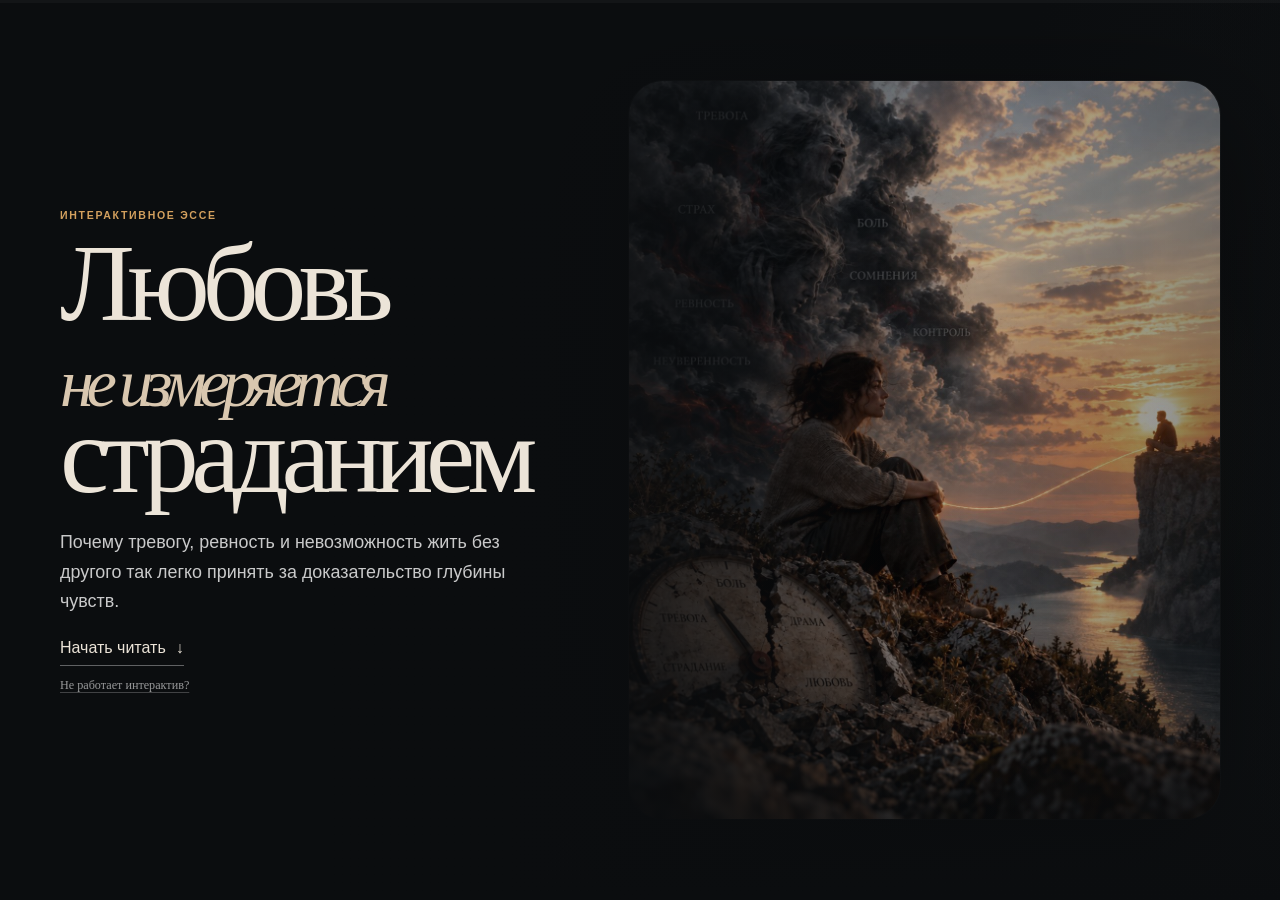
==== commit fc9c7d6c: "Replace Telegram file sharing with browser help" ====
--- a/index.html
+++ b/index.html
@@ -673,6 +673,69 @@
   font-size:.78rem;letter-spacing:.03em
 }
 .cover-open:active{transform:scale(.985)}
+
+/* Browser help: one canonical URL, no separate messenger file. */
+.browser-help{
+  position:relative;z-index:4500;
+  width:max-content;max-width:100%;
+  margin-top:11px
+}
+.browser-help summary{
+  list-style:none;width:max-content;max-width:100%;
+  color:rgba(255,255,255,.58);
+  font-size:.72rem;line-height:1.35;
+  text-decoration:underline;text-decoration-color:rgba(255,255,255,.22);
+  text-underline-offset:3px;
+  cursor:pointer;-webkit-tap-highlight-color:transparent
+}
+.browser-help summary::-webkit-details-marker{display:none}
+.browser-help[open] summary{color:rgba(255,255,255,.82)}
+.browser-help-card{
+  position:fixed;z-index:4801;
+  left:50%;bottom:max(18px,calc(12px + env(safe-area-inset-bottom)));
+  transform:translateX(-50%);
+  width:min(calc(100% - 28px),470px);
+  padding:19px 18px 17px;
+  border:1px solid rgba(236,228,216,.16);border-radius:22px;
+  background:linear-gradient(180deg,rgba(17,19,20,.98),rgba(7,9,10,.98));
+  box-shadow:0 28px 90px rgba(0,0,0,.48);
+  backdrop-filter:blur(20px);-webkit-backdrop-filter:blur(20px)
+}
+.browser-help-card strong{
+  display:block;padding-right:34px;margin-bottom:8px;
+  color:#eee5d8;font-family:Georgia,"Times New Roman",serif;
+  font-size:1.25rem;font-weight:400
+}
+.hero .browser-help-card p{
+  margin:0;color:#aaa49c;font-size:.86rem;line-height:1.52
+}
+.hero .browser-help-card .browser-help-detected{
+  display:none;margin:0 0 9px;color:#d9b98e
+}
+.browser-help.in-app .browser-help-detected{display:block!important}
+.browser-help-actions{
+  display:flex;align-items:center;gap:10px;flex-wrap:wrap;margin-top:14px
+}
+.browser-help-copy{
+  appearance:none;-webkit-appearance:none;
+  min-height:43px;padding:10px 15px;
+  border:1px solid rgba(211,160,94,.5);border-radius:999px;
+  background:rgba(211,160,94,.11);color:#eee5d8;
+  font:650 .82rem/1.2 -apple-system,BlinkMacSystemFont,"Segoe UI",Arial,sans-serif;
+  cursor:pointer
+}
+.browser-help-status{min-height:1em;color:#9d968d;font-size:.72rem}
+.browser-help-close{
+  position:absolute;right:10px;top:10px;
+  width:34px;height:34px;border-radius:50%;
+  border:1px solid rgba(255,255,255,.11);
+  background:rgba(255,255,255,.03);color:#cfc6ba;
+  font-size:1rem;line-height:1;cursor:pointer
+}
+@media(min-width:760px){
+  .browser-help summary{font-size:.76rem}
+  .browser-help-card{bottom:28px;padding:21px 21px 19px}
+}
 .cover-viewer{
   position:fixed;inset:0;z-index:5000;display:grid;place-items:center;
   background:#030405;opacity:0;visibility:hidden;pointer-events:none;
@@ -1406,7 +1469,22 @@
       <a class="start" id="startReading" href="#intuition">Начать читать <span>↓</span></a>
       <button class="cover-open" id="coverOpen" type="button" aria-haspopup="dialog">Посмотреть изображение ⛶</button>
     </div>
-    <noscript><div class="nojs-note">Этот просмотрщик не запускает JavaScript. Статья всё равно доступна целиком, а часть интерактивов работает без скриптов. Для полной версии — с анимацией шкал и «фонариком» — откройте этот же файл в обычном браузере.</div></noscript>
+
+    <details class="browser-help" id="browserHelp">
+      <summary>Не работает интерактив?</summary>
+      <div class="browser-help-card">
+        <button class="browser-help-close" id="browserHelpClose" type="button" aria-label="Закрыть">×</button>
+        <strong>Если что-то не работает</strong>
+        <p class="browser-help-detected" id="browserHelpDetected">Похоже, статья открыта внутри приложения.</p>
+        <p>Для полной интерактивной версии лучше открыть статью в Safari, Chrome или другом обычном браузере. Если что-то не прокручивается или не реагирует, скорее всего ссылка открылась во встроенном браузере приложения.</p>
+        <div class="browser-help-actions">
+          <button class="browser-help-copy" id="browserHelpCopy" type="button">Скопировать ссылку</button>
+          <span class="browser-help-status" id="browserHelpStatus" role="status" aria-live="polite"></span>
+        </div>
+      </div>
+    </details>
+
+    <noscript><div class="nojs-note">Для полной интерактивной версии откройте эту страницу в Safari, Chrome или другом обычном браузере.</div></noscript>
   </div>
 </header>
 
@@ -1652,7 +1730,7 @@
 <section class="flashlight" id="flashlight">
   <div class="light" id="light" aria-hidden="true"></div>
   <div class="shell flash-content">
-      <h2>А теперь — не на отношения. На себя.</h2>
+      <h2>Теперь посветим не на отношения. На себя</h2>
     <p class="lede"><span class="js-only"><span class="touch-instruction">Включите фонарик и ведите пальцем по экрану или касайтесь вопросов.</span><span class="pointer-instruction">Включите фонарик и ведите курсором по экрану или наведите его на вопросы.</span></span><span class="nojs-only">Посмотрите на эти вопросы уже не как на теорию, а как на способ проверить собственные критерии любви.</span></p>
     <button class="torch" id="torch" aria-pressed="false">Включить фонарик</button>
 
@@ -1731,10 +1809,6 @@
             <svg viewBox="0 0 24 24" aria-hidden="true"><path fill="currentColor" d="M18 16.08c-.76 0-1.44.3-1.96.77L8.91 12.7a3.1 3.1 0 0 0 0-1.4l7.05-4.11A2.99 2.99 0 1 0 15 5c0 .23.03.46.08.67L8.03 9.78a3 3 0 1 0 0 4.44l7.13 4.16c-.04.2-.06.41-.06.62a2.9 2.9 0 1 0 2.9-2.92Z"/></svg>
             Поделиться
           </button>
-          <button class="social-action" id="shareTelegram" type="button" aria-label="Отправить файл статьи в Telegram">
-            <svg viewBox="0 0 24 24" aria-hidden="true"><path fill="currentColor" d="M21.8 3.6 18.6 19c-.24 1.09-.88 1.36-1.79.85l-4.87-3.59-2.35 2.26c-.26.26-.48.48-.98.48l.35-4.96 9.02-8.15c.39-.35-.09-.55-.61-.2L6.22 12.72 1.42 11.2c-1.04-.33-1.06-1.04.22-1.54L20.4 2.43c.87-.32 1.63.2 1.4 1.17Z"/></svg>
-            Telegram · файл
-          </button>
         </div>
         <p class="share-status" id="shareStatus" role="status" aria-live="polite"></p>
       </article>
@@ -1789,6 +1863,66 @@
   const soundtrackToggle=$('#soundtrackToggle');
   const soundtrackJump=$('#soundtrackJump');
   const silentMusicStart=$('#silentMusicStart');
+  const browserHelp=$('#browserHelp');
+  const browserHelpCopy=$('#browserHelpCopy');
+  const browserHelpClose=$('#browserHelpClose');
+  const browserHelpStatus=$('#browserHelpStatus');
+
+  function likelyInAppBrowser(){
+    const ua=navigator.userAgent||'';
+    const ref=document.referrer||'';
+    return /Telegram|FBAN|FBAV|Instagram|Line\/|MicroMessenger|Snapchat|Twitter|LinkedInApp/i.test(ua)
+      || /t\.me|telegram\.me|telegram\.org/i.test(ref);
+  }
+
+  async function copyArticleUrl(){
+    const url=location.href.split('#')[0];
+    let copied=false;
+
+    try{
+      if(navigator.clipboard?.writeText){
+        await navigator.clipboard.writeText(url);
+        copied=true;
+      }
+    }catch(_){}
+
+    if(!copied){
+      const ta=document.createElement('textarea');
+      ta.value=url;
+      ta.setAttribute('readonly','');
+      ta.style.position='fixed';
+      ta.style.left='-9999px';
+      ta.style.opacity='0';
+      document.body.appendChild(ta);
+      ta.select();
+      ta.setSelectionRange(0,ta.value.length);
+      try{copied=document.execCommand('copy')}catch(_){}
+      ta.remove();
+    }
+
+    if(copied){
+      const old=browserHelpCopy?.textContent||'Скопировать ссылку';
+      if(browserHelpCopy)browserHelpCopy.textContent='Ссылка скопирована ✓';
+      if(browserHelpStatus)browserHelpStatus.textContent='';
+      setTimeout(()=>{
+        if(browserHelpCopy)browserHelpCopy.textContent=old;
+      },1800);
+      return;
+    }
+
+    if(browserHelpStatus)browserHelpStatus.textContent='Выделите и скопируйте ссылку из адресной строки.';
+    window.prompt('Скопируйте ссылку на статью:',url);
+  }
+
+  browserHelpCopy?.addEventListener('click',copyArticleUrl);
+  browserHelpClose?.addEventListener('click',()=>{
+    if(browserHelp)browserHelp.open=false;
+  });
+
+  if(browserHelp && matchMedia('(max-width:900px)').matches && likelyInAppBrowser()){
+    browserHelp.classList.add('in-app');
+    browserHelp.open=true;
+  }
 
   let soundtrackReady=false;
   let soundtrackPlaying=false;
@@ -2900,43 +3034,10 @@
 
   /* Sharing */
   const shareArticle=$('#shareArticle');
-  const shareTelegram=$('#shareTelegram');
   const shareStatus=$('#shareStatus');
   const shareUrl=location.href.split('#')[0];
   const shareTitle='Любовь не измеряется страданием';
   const shareText='Интерактивное эссе о том, почему интенсивность страдания не является мерой любви.';
-
-  const telegramFileUrl=new URL('share/essay-love.html',location.href).href;
-  let telegramFilePromise=null;
-
-  function prepareTelegramFile(){
-    if(telegramFilePromise)return telegramFilePromise;
-    telegramFilePromise=fetch(telegramFileUrl,{cache:'force-cache'})
-      .then(r=>{
-        if(!r.ok)throw new Error('file_'+r.status);
-        return r.blob();
-      })
-      .then(blob=>new File(
-        [blob],
-        'Эссе о любви.html',
-        {type:'text/html;charset=utf-8',lastModified:Date.now()}
-      ))
-      .catch(err=>{
-        telegramFilePromise=null;
-        throw err;
-      });
-    return telegramFilePromise;
-  }
-
-  if('IntersectionObserver' in window && shareTelegram){
-    const sharePrefetch=new IntersectionObserver(entries=>{
-      if(entries.some(e=>e.isIntersecting)){
-        prepareTelegramFile().catch(()=>{});
-        sharePrefetch.disconnect();
-      }
-    },{rootMargin:'450px 0px'});
-    sharePrefetch.observe(shareTelegram);
-  }
 
   shareArticle?.addEventListener('click',async()=>{
     if(shareStatus)shareStatus.textContent='';
@@ -2963,48 +3064,7 @@
     }
   });
 
-  shareTelegram?.addEventListener('click',async()=>{
-    if(shareStatus)shareStatus.textContent='';
-
-    try{
-      const file=await prepareTelegramFile();
-
-      if(navigator.canShare?.({files:[file]}) && navigator.share){
-        await navigator.share({
-          files:[file],
-          title:shareTitle
-        });
-        return;
-      }
-
-      const a=document.createElement('a');
-      a.href=telegramFileUrl;
-      a.download='Эссе о любви.html';
-      a.rel='noopener';
-      document.body.appendChild(a);
-      a.click();
-      a.remove();
-
-      if(shareStatus){
-        shareStatus.textContent='Браузер не умеет отправлять HTML-файл напрямую. Файл скачан — его можно прикрепить в Telegram.';
-      }
-    }catch(err){
-      if(err?.name==='AbortError')return;
-      console.error('Telegram file share failed',err);
-
-      const a=document.createElement('a');
-      a.href=telegramFileUrl;
-      a.download='Эссе о любви.html';
-      a.rel='noopener';
-      document.body.appendChild(a);
-      a.click();
-      a.remove();
-
-      if(shareStatus){
-        shareStatus.textContent='Не удалось открыть меню отправки. Файл скачан — прикрепите его в Telegram.';
-      }
-    }
-  });
+
 
   })();
 </script>
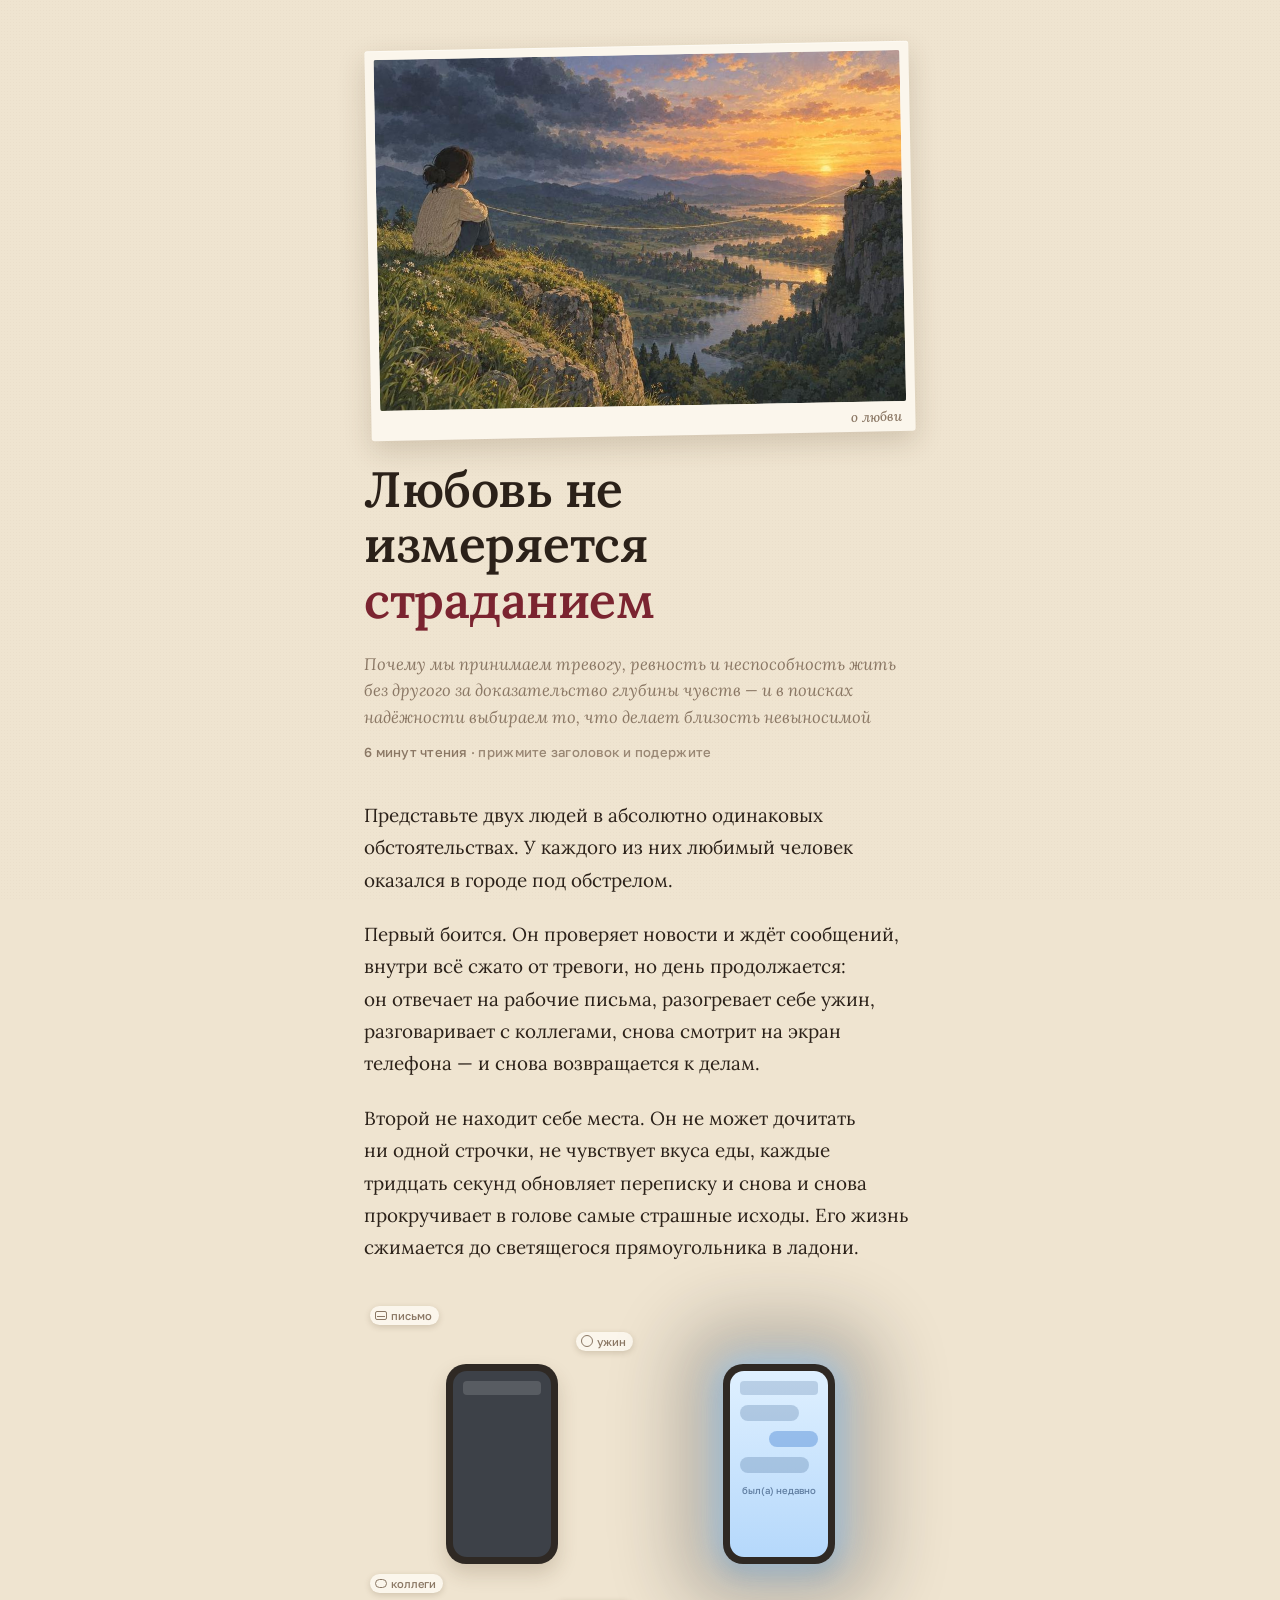
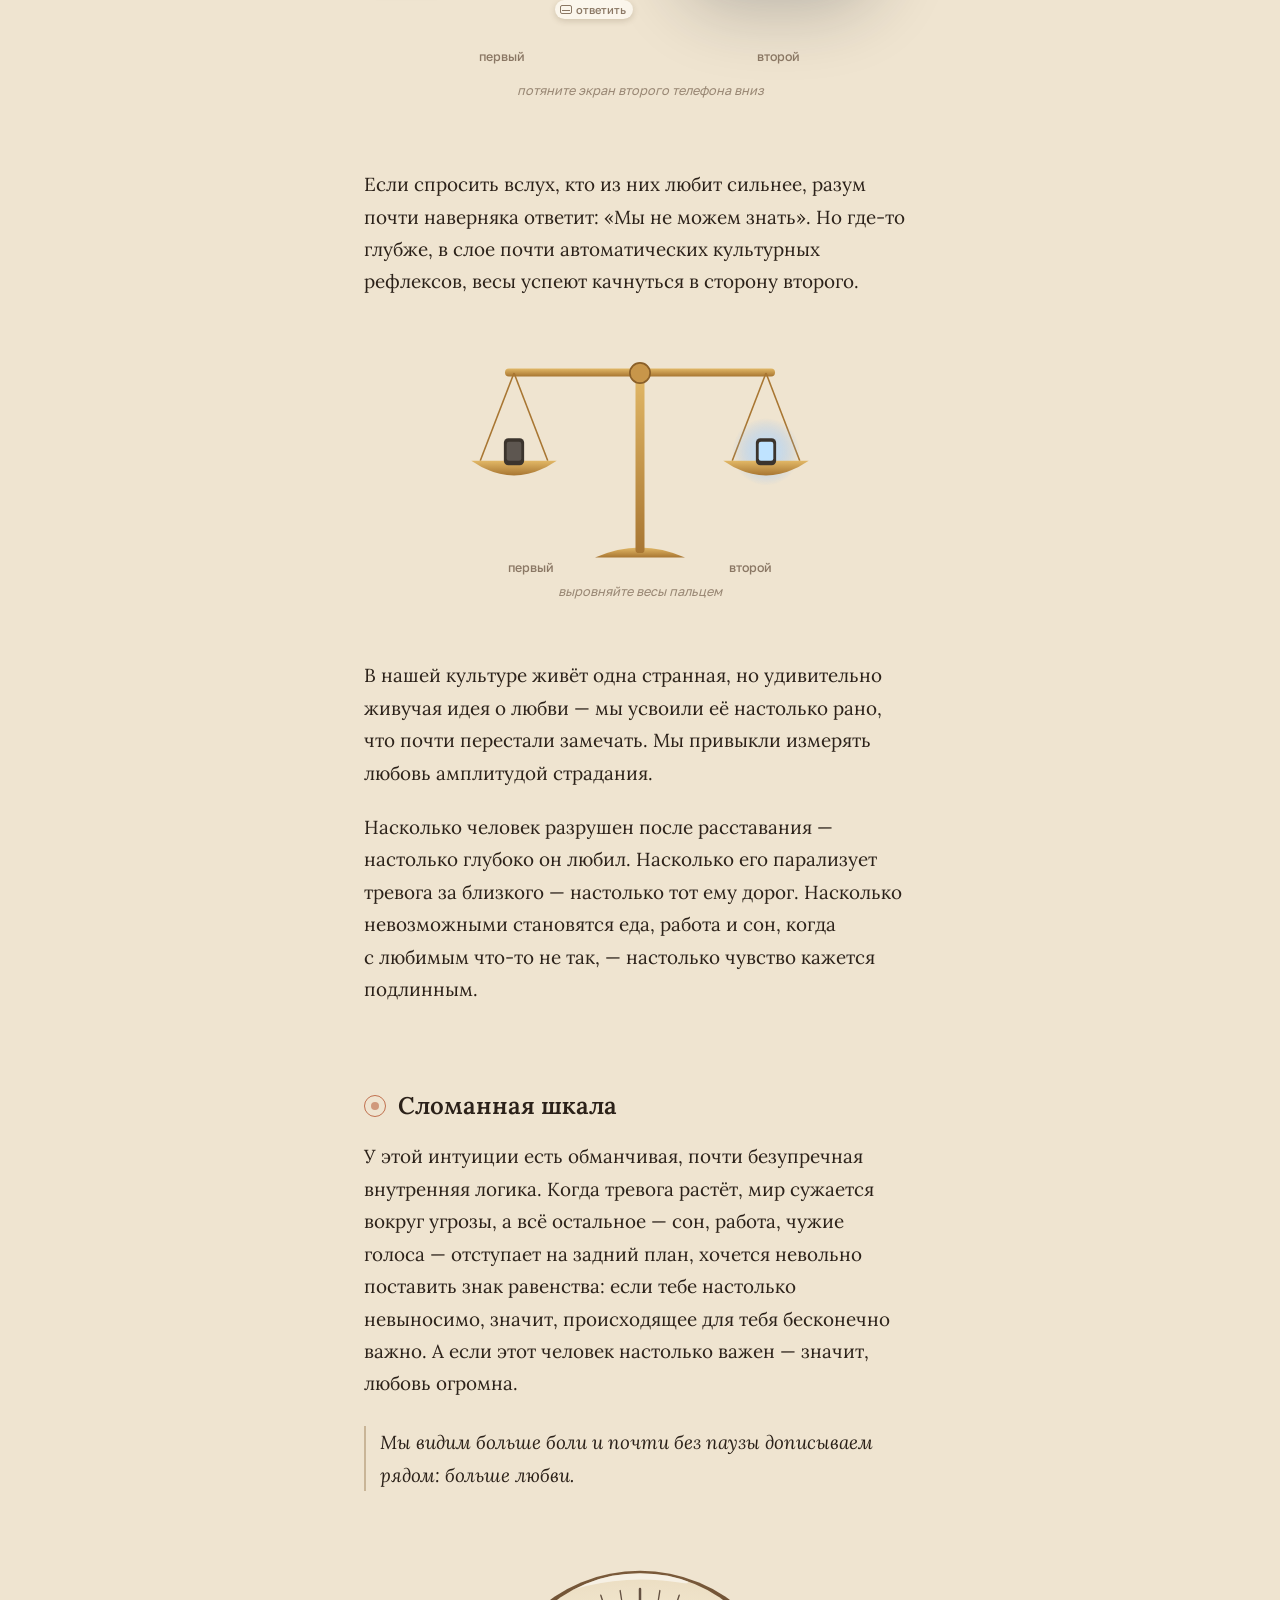
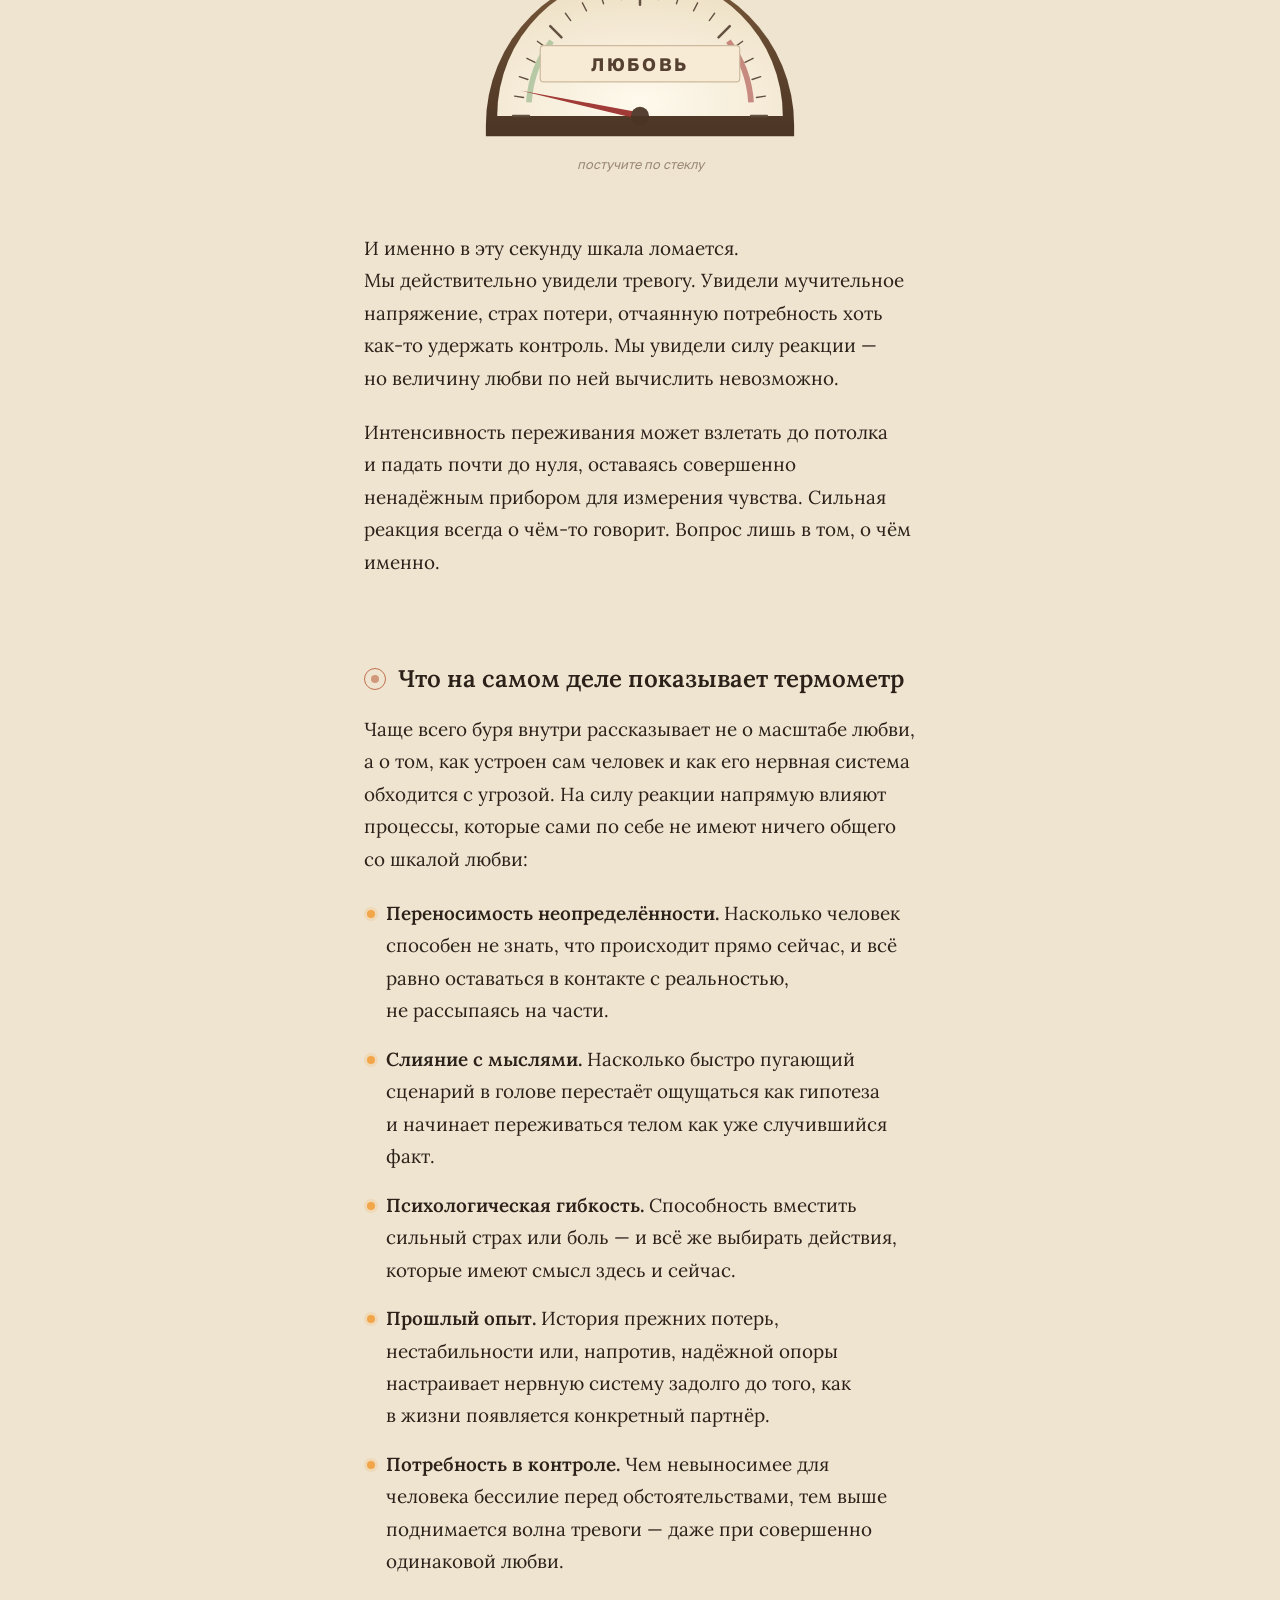
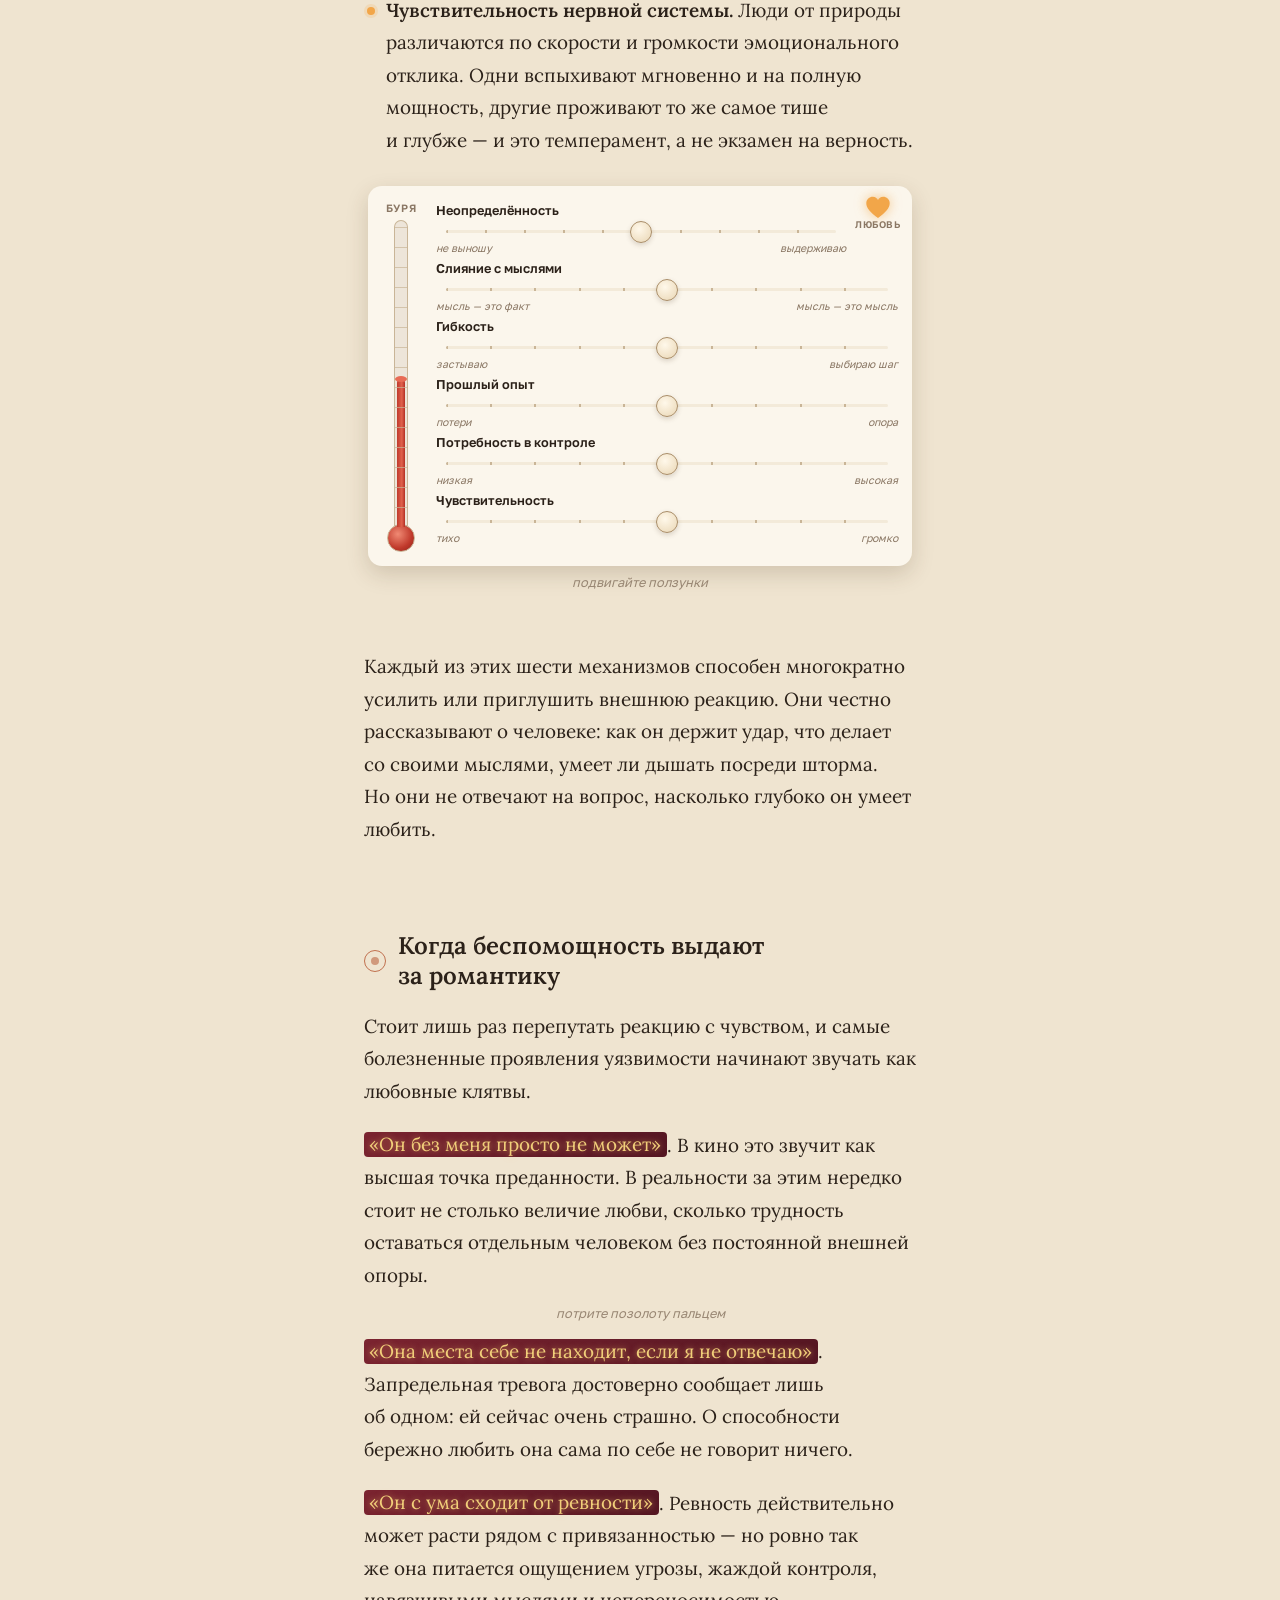
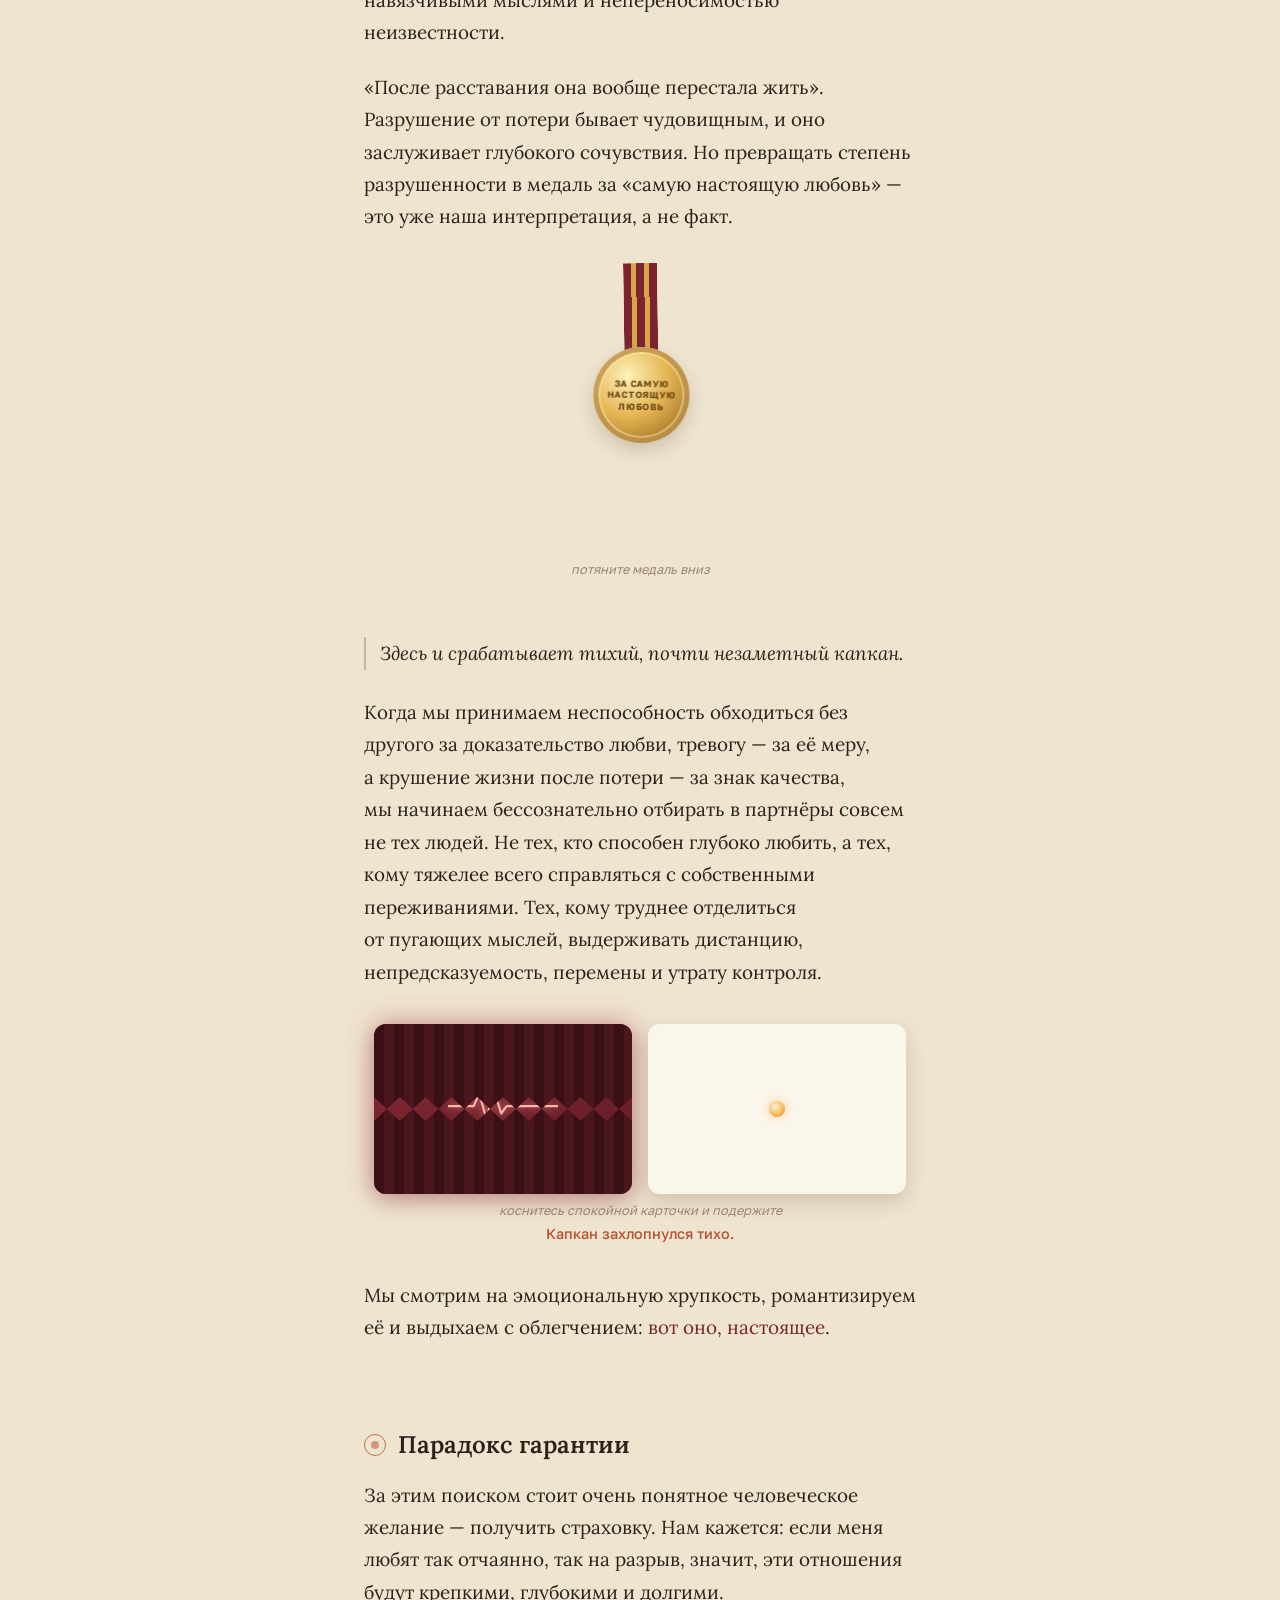
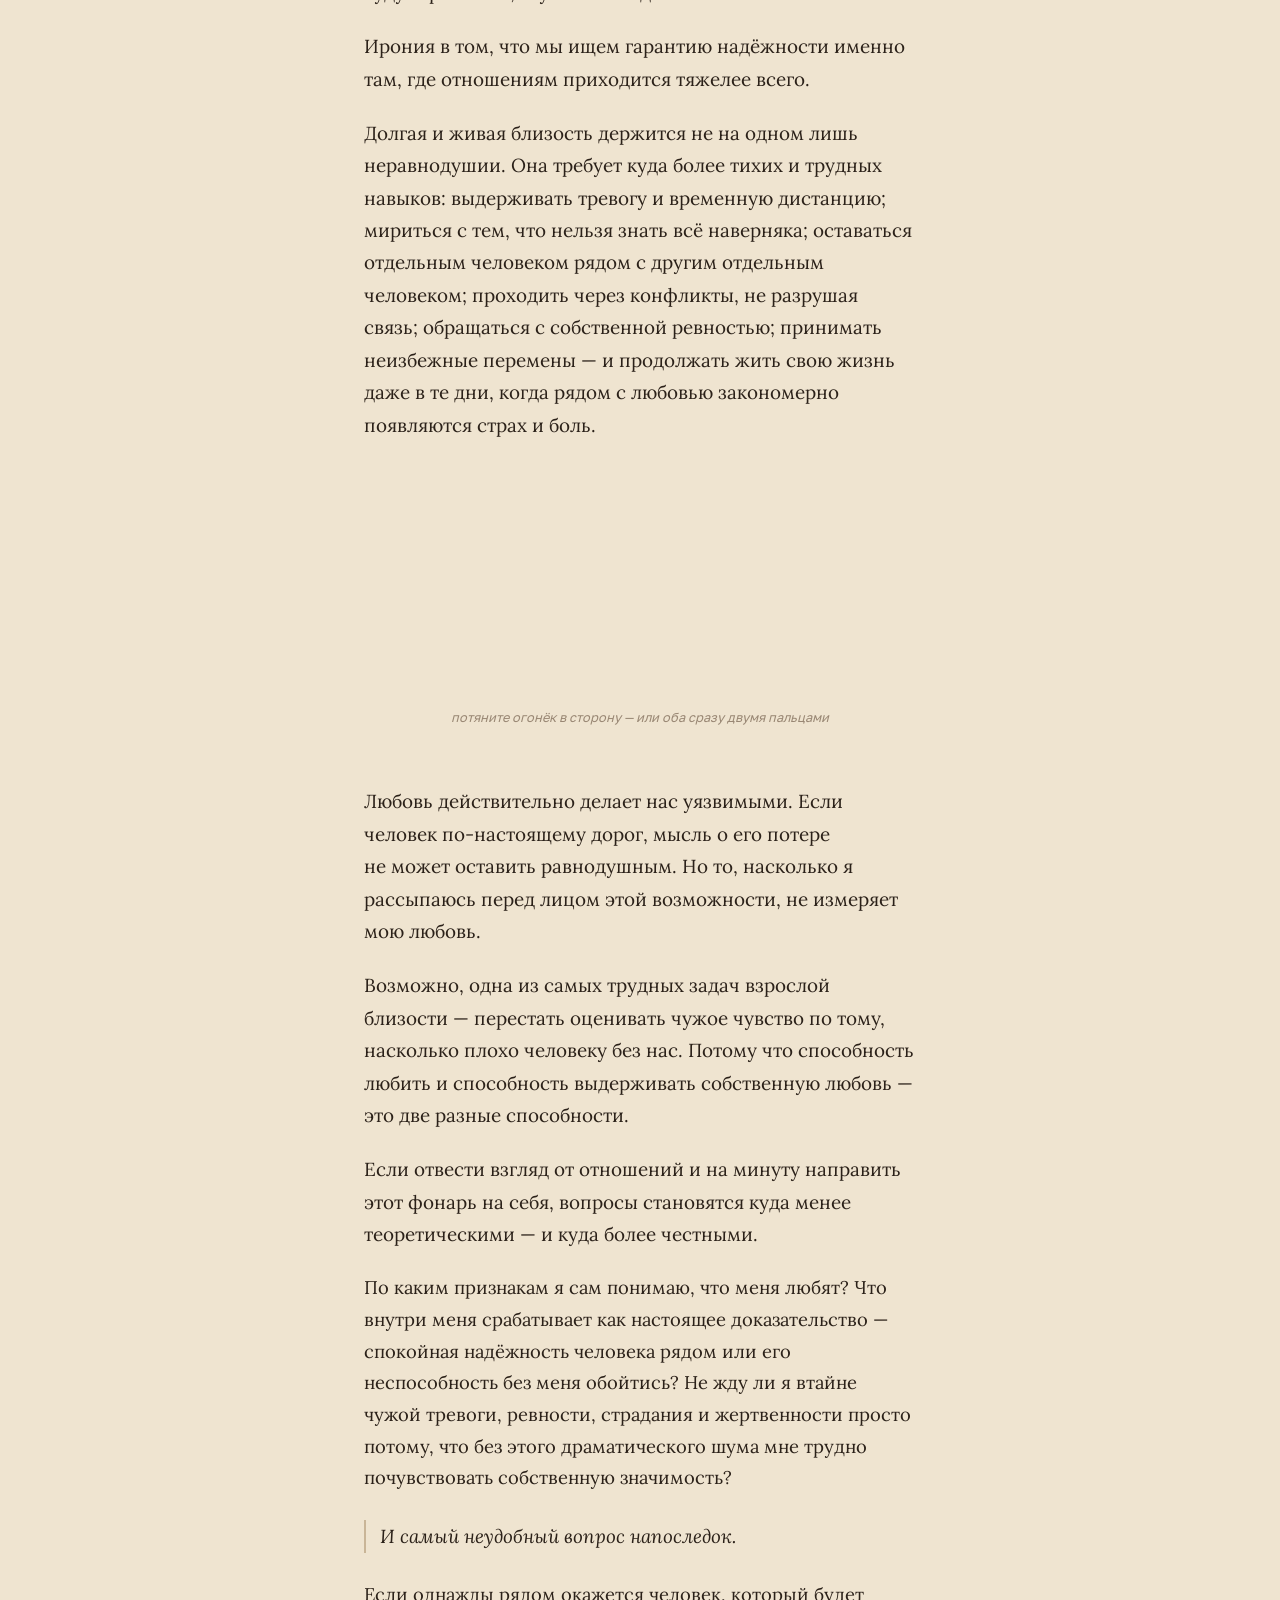
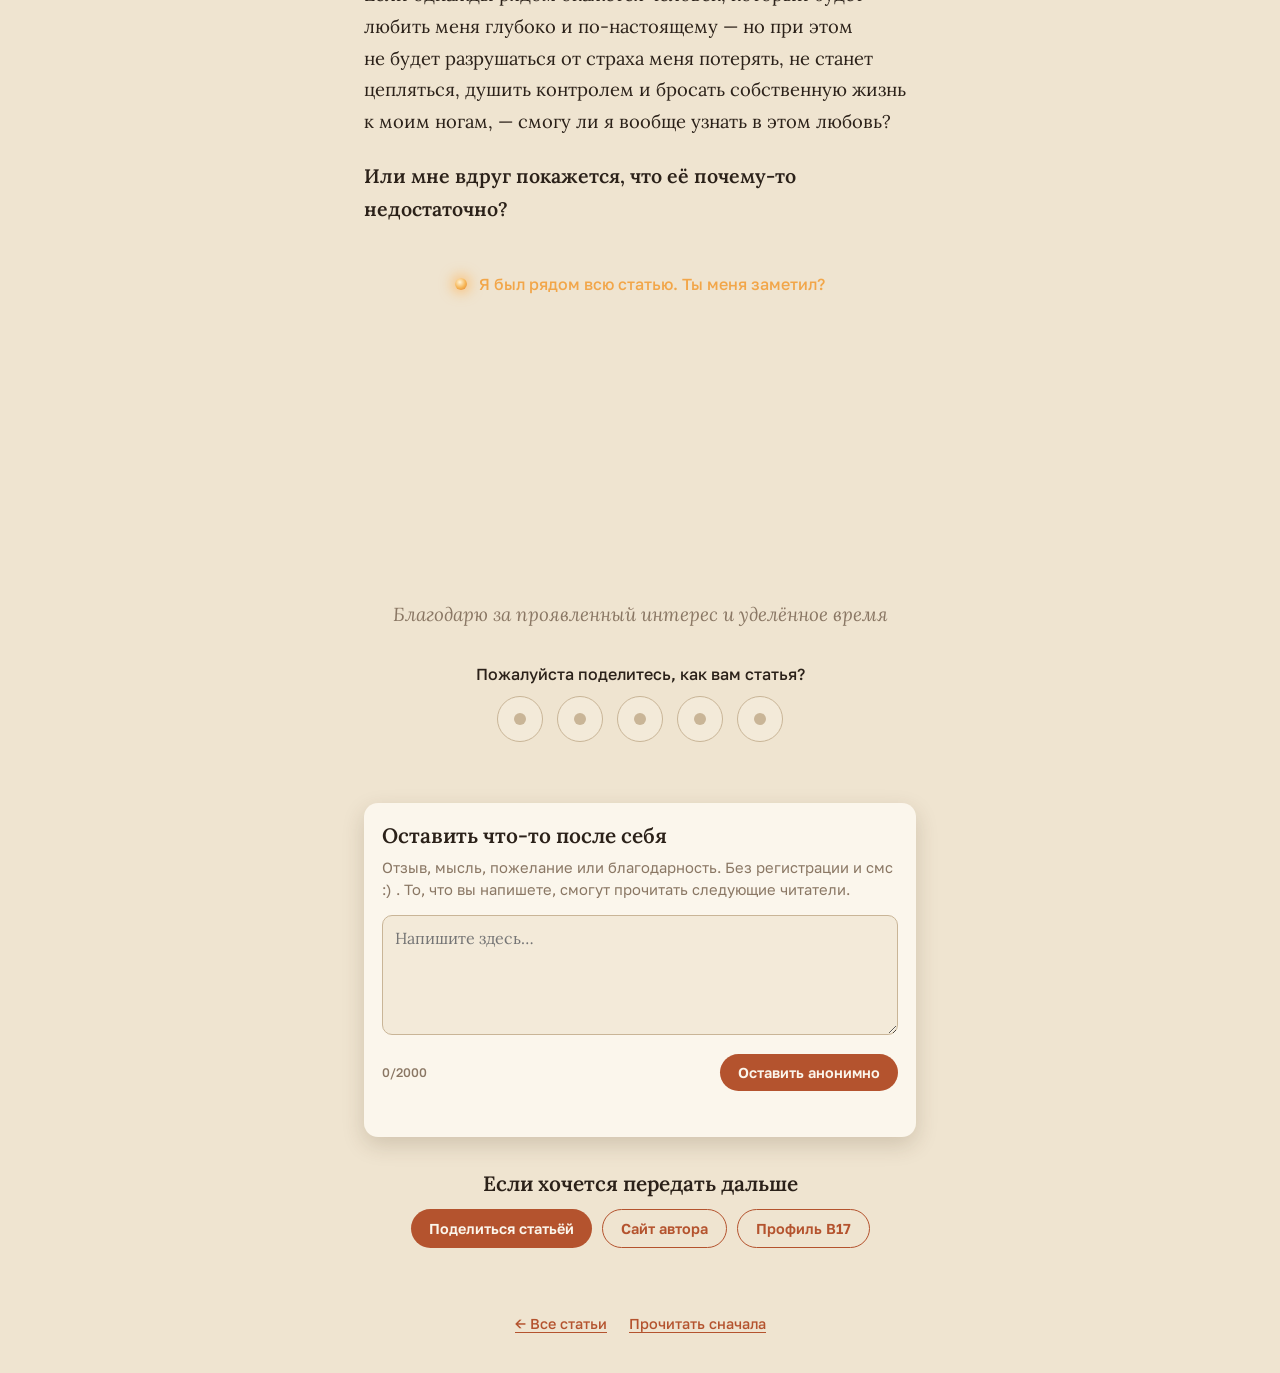
==== commit 99d5f330: "Новый живой сайт статьи; прежняя версия перенесена в archive/ Co-Authored-By: Claude Opus 5.5 <norep" ====
--- a/index.html
+++ b/index.html
@@ -1,3072 +1,1377 @@
 <!doctype html>
-<html lang="ru" class="no-js">
+<html lang="ru" data-zone="intro">
 <head>
 <meta charset="utf-8">
 <meta name="viewport" content="width=device-width, initial-scale=1, viewport-fit=cover">
-<meta name="theme-color" content="#090b0c">
-<meta name="color-scheme" content="dark">
+<meta name="theme-color" content="#efe4d0" media="(prefers-color-scheme: light)">
+<meta name="theme-color" content="#1f1914" media="(prefers-color-scheme: dark)">
 <title>Любовь не измеряется страданием</title>
-<meta name="description" content="Интерактивное эссе о том, почему интенсивность страдания не является мерой любви.">
+<meta name="description" content="Почему мы принимаем тревогу, ревность и неспособность жить без другого за доказательство глубины чувств — и в поисках надёжности выбираем то, что делает близость невыносимой">
+<meta property="og:type" content="article">
 <meta property="og:title" content="Любовь не измеряется страданием">
-<meta property="og:description" content="Интерактивное эссе о том, почему интенсивность страдания не является мерой любви.">
-<meta property="og:type" content="article">
-<meta property="og:url" content="https://legendpsy.github.io/love-essay/">
-<meta name="twitter:card" content="summary">
-<script>
-document.documentElement.classList.remove('no-js');
-document.documentElement.classList.add('js');
-</script>
+<meta property="og:description" content="Почему мы принимаем тревогу, ревность и неспособность жить без другого за доказательство глубины чувств — и в поисках надёжности выбираем то, что делает близость невыносимой">
+<meta property="og:image" content="https://legendpsy.github.io/love-essay/art/love.jpg">
+<link rel="preconnect" href="https://fonts.googleapis.com">
+<link rel="preconnect" href="https://fonts.gstatic.com" crossorigin>
+<link rel="stylesheet" href="https://fonts.googleapis.com/css2?family=Lora:ital,wght@0,400..700;1,400..700&family=Golos+Text:wght@400..700&display=swap">
 <style>
-:root{
-  --bg:#0b0d0f;
-  --bg2:#111416;
-  --paper:#ece4d8;
-  --muted:#aaa49c;
-  --ink:#171819;
-  --gold:#d3a05e;
-  --ember:#9e4634;
-  --line:rgba(236,228,216,.13);
-  --pad:clamp(18px,5vw,28px);
-  --essay-image:url('assets/hero-1200.jpg');
-}
-*{box-sizing:border-box}
-html{scroll-behavior:smooth;background:var(--bg)}
-body{
-  margin:0;background:var(--bg);color:var(--paper);
-  font-family:-apple-system,BlinkMacSystemFont,"Segoe UI",Inter,Arial,sans-serif;
-  line-height:1.6;-webkit-font-smoothing:antialiased;overflow-x:hidden
-}
-button,input,label,summary{font:inherit}
-button{color:inherit}
-a{color:inherit}
-::selection{background:rgba(211,160,94,.35)}
-.shell{width:min(100% - 2*var(--pad),760px);margin-inline:auto}
-.eyebrow,.kicker{text-transform:uppercase;letter-spacing:.16em;font-size:.66rem;font-weight:760;color:var(--gold)}
-h1,h2,h3,.serif,.pull,blockquote,summary{font-family:Georgia,"Times New Roman",serif;font-weight:400}
-h2{font-size:clamp(2.25rem,10.5vw,4.9rem);line-height:.96;letter-spacing:-.043em;margin:0 0 18px}
-p{margin:0 0 .95em}
-.section{padding:66px 0}
-.prose.section{padding:48px 0}
-.lede{font-size:1.02rem;line-height:1.55;color:var(--muted);max-width:38rem}
-
-/* progress */
-.progress{position:fixed;z-index:1000;inset:0 0 auto;height:3px;background:rgba(255,255,255,.035)}
-.progress>i{display:block;height:100%;width:0;background:linear-gradient(90deg,var(--ember),var(--gold));box-shadow:0 0 18px rgba(211,160,94,.35)}
-
-/* hero */
-.hero{position:relative;min-height:100svh;display:grid;align-items:end;isolation:isolate;overflow:hidden}
-.hero-bg{position:absolute;inset:0;z-index:-2}
-.hero-photo{position:absolute;inset:0;z-index:-3;width:100%;height:100%;object-fit:cover;object-position:52% center;transform:scale(1.012);filter:saturate(.82) contrast(1.04) brightness(.72)}
-.hero::before{
-  content:"";position:absolute;inset:0;z-index:-2;
-  background:
-    linear-gradient(180deg,rgba(5,6,7,.06),rgba(5,6,7,.16) 38%,rgba(5,6,7,.82) 78%,#0b0d0f 100%),
-    linear-gradient(90deg,rgba(5,6,7,.30),transparent 68%)
-}
-.hero-inner{padding-bottom:max(38px,7svh)}
-.hero h1{font-size:clamp(3.7rem,17vw,7.1rem);line-height:.8;letter-spacing:-.068em;margin:14px 0 22px;max-width:8.4ch;text-wrap:balance}
-.hero h1 span{font-size:.62em;font-style:italic;color:#d9c7af}
-.hero p{max-width:34rem;color:rgba(255,255,255,.78);font-size:1rem;line-height:1.55}
-.start{display:inline-flex;gap:10px;align-items:center;margin-top:18px;text-decoration:none;border-bottom:1px solid rgba(255,255,255,.35);padding:0 0 4px}
-
-/* no-JS / Telegram fallback */
-.nojs-note{
-  margin:18px 0 0;padding:14px 16px;border:1px solid rgba(211,160,94,.26);
-  border-radius:16px;background:rgba(10,12,13,.68);color:#d7c8b4;font-size:.82rem;line-height:1.45
-}
-.no-js .progress,.no-js .sticky-thesis{display:none!important}
-.js-only{display:none}.js .js-only{display:inline}
-.nojs-only{display:inline}.js .nojs-only{display:none}
-
-/* sticky thesis */
-.sticky-thesis{
-  position:sticky;top:7px;z-index:60;margin:0 auto -42px;
-  width:max-content;max-width:calc(100% - 22px);
-  padding:6px 10px;border:1px solid rgba(255,255,255,.12);border-radius:999px;
-  background:rgba(10,12,13,.88);backdrop-filter:blur(16px);-webkit-backdrop-filter:blur(16px);
-  color:#bbb5ad;font-size:.69rem;opacity:0;transform:translateY(-5px);transition:.28s
-}
-.sticky-thesis.show{opacity:1;transform:none}
-.sticky-thesis strong{color:#f0e6d7;font-weight:650}
-
-/* opening choice — works even without JS */
-.choice-wrap{position:relative}
-.choice-radio,.factor-radio{position:absolute;opacity:0;pointer-events:none;width:1px;height:1px}
-.choice-grid{display:grid;gap:10px;margin-top:28px}
-.choice{
-  display:block;position:relative;width:100%;text-align:left;padding:20px 18px 18px;
-  border:1px solid var(--line);border-radius:22px;
-  background:linear-gradient(180deg,rgba(255,255,255,.045),rgba(255,255,255,.016));
-  min-height:205px;cursor:pointer
-}
-.choice:active{transform:scale(.994)}
-.choice small{display:grid;place-items:center;width:32px;height:32px;border:1px solid var(--line);border-radius:50%;color:var(--gold);margin-bottom:22px}
-.choice strong{display:block;font-family:Georgia,serif;font-size:1.65rem;line-height:1.06;font-weight:400;margin-bottom:10px}
-.choice span{display:block;color:var(--muted);font-size:.88rem;line-height:1.55}
-.choice .choose{display:block;margin-top:15px;color:var(--gold);font-size:.72rem;text-transform:uppercase;letter-spacing:.09em}
-#choiceCalm:checked ~ .choice-grid label[for=choiceCalm],
-#choiceStorm:checked ~ .choice-grid label[for=choiceStorm]{
-  border-color:rgba(211,160,94,.72);background:rgba(211,160,94,.07)
-}
-.choice-reveal{
-  display:none;margin-top:20px;padding:16px 16px 16px 17px;border-left:3px solid var(--gold);
-  background:rgba(255,255,255,.025);font-family:Georgia,serif;font-size:1.08rem;line-height:1.42
-}
-.choice-reveal p{display:none;margin:0}
-#choiceCalm:checked ~ .choice-reveal,
-#choiceStorm:checked ~ .choice-reveal{display:block}
-#choiceCalm:checked ~ .choice-reveal .calm,
-#choiceStorm:checked ~ .choice-reveal .storm{display:block}
-
-/* article typography */
-.prose{font-family:Georgia,"Times New Roman",serif;color:#ded7cc}
-.prose p{font-size:clamp(1.16rem,5.1vw,1.5rem);line-height:1.58;margin-bottom:.88em}
-.prose .dropcap:first-letter{float:left;color:var(--gold);font-size:4.8rem;line-height:.74;margin:.16em .1em 0 0}
-.pull{
-  font-size:clamp(2rem,9.4vw,4.2rem)!important;line-height:1.04!important;color:#f3eadc;
-  margin:1.45em 0!important;letter-spacing:-.034em
-}
-.bridge{color:#bcb5ab}
-.bridge strong{color:#eee4d7;font-weight:400}
-
-/* scrollytelling */
-.scrolly{position:relative;padding:54px 0 18px;background:linear-gradient(#0b0d0f,#101315 42%,#0b0d0f)}
-.scrolly-head{padding-bottom:16px}
-.scrolly-stage{
-  position:sticky;top:45px;height:42svh;display:grid;align-content:start;padding-top:4px;
-  z-index:20;pointer-events:none;
-  background:linear-gradient(180deg,#0b0d0f 0%,rgba(11,13,15,.99) 72%,rgba(11,13,15,.86) 86%,rgba(11,13,15,0) 100%)
-}
-.visual-card{
-  border:1px solid var(--line);border-radius:20px;
-  background:#0c0e10;box-shadow:0 18px 54px rgba(0,0,0,.38);padding:13px 14px
-}
-.visual-title{display:flex;justify-content:space-between;align-items:baseline;margin-bottom:8px;font-size:.69rem;color:var(--muted)}
-.visual-title strong{font-family:Georgia,serif;font-size:1.02rem;color:var(--paper);font-weight:400}
-.tracks{display:grid;gap:7px}
-.track{display:grid;grid-template-columns:64px 1fr 32px;gap:7px;align-items:center;font-size:.64rem;color:#aaa}
-.bar{height:6px;border-radius:99px;background:rgba(255,255,255,.07);overflow:hidden}
-.bar i{display:block;height:100%;width:var(--v,5%);border-radius:inherit;background:linear-gradient(90deg,var(--ember),#c66c4f);transition:width .58s cubic-bezier(.2,.8,.2,1)}
-.track.love .bar i{background:linear-gradient(90deg,var(--gold),#efd09f)}
-.track b{text-align:right;color:#d9d0c5;font-weight:600}
-.track.love b{color:var(--gold)}
-.equation{margin-top:9px;padding-top:9px;border-top:1px solid var(--line);font-family:Georgia,serif;font-size:1.07rem;line-height:1.12}
-.equation .equals{color:var(--gold);transition:.3s}
-.visual-card.broken .equation .equals{text-decoration:line-through;color:#8e8b86}
-.visual-card.broken .track.love .bar{outline:1px dashed rgba(211,160,94,.55);background:transparent}
-.visual-card.broken .track.love .bar i{width:0!important}
-.visual-card.broken .track.love b{font-size:.62rem}
-.story-steps{position:relative;z-index:1;padding-bottom:5svh}
-.story-step{min-height:44svh;display:grid;align-items:end;padding:22px 0}
-.story-step>div{
-  padding:15px 16px 15px 17px;border-left:1px solid rgba(255,255,255,.11);
-  background:linear-gradient(90deg,rgba(11,13,15,.58),rgba(11,13,15,.18),rgba(11,13,15,0));
-  max-width:34rem
-}
-.story-step h3{font-size:1.78rem;line-height:1.03;margin:0 0 8px}
-.story-step p{font-size:.88rem;line-height:1.5;color:var(--muted);margin:0}
-.story-step.active>div{border-left-color:var(--gold)}
-
-.story-step{position:relative;overflow:hidden}
-.story-step::before{
-    content:"";position:absolute;z-index:0;left:7%;right:7%;top:50%;transform:translateY(-50%);
-    height:1px;opacity:.7;pointer-events:none;
-    background:linear-gradient(90deg,transparent 0%,rgba(211,160,94,.18) 18%,rgba(234,204,160,.62) 50%,rgba(211,160,94,.18) 82%,transparent 100%);
-    box-shadow:0 0 12px rgba(211,160,94,.18),0 0 34px rgba(211,160,94,.08)
+/* «Любовь не измеряется страданием» — живой сайт.
+   Характер: спокойная, надёжная любовь. Вокруг бушуют тревога, ревность и «кино»,
+   а сайт остаётся ровным: дыхание раз в 6 секунд и не ускоряется.
+   Внешний вид — как открытки каталога (тёплая бумага, Lora + Golos Text, закатная палитра). */
+:root {
+  --bg-l: #efe4d0; --bg-d: #1f1914; --bg: var(--bg-l);
+  --fg: #2b2119; --muted: #8a7764; --line: #c9b597; --paper: #fbf6ec; --paper2: #f3ead9;
+  --accent: #b4532e; --wine: #7b2430; --amber: #f2a649; --amber-glow: rgba(255, 176, 80, .55);
+  --screen: #bfe3ff; --shadow: rgba(70, 48, 24, .18);
+  --serif: "Lora", Georgia, "PT Serif", serif;
+  --sans: "Golos Text", "Segoe UI", system-ui, -apple-system, sans-serif;
+  color-scheme: light;
+}
+@media (prefers-color-scheme: dark) {
+  :root:not([data-theme="light"]) {
+    --bg: var(--bg-d); --fg: #f1e6d4; --muted: #a08c76; --line: #4a3b2d; --paper: #2a221b; --paper2: #241d17;
+    --accent: #e08a5c; --shadow: rgba(0, 0, 0, .45); color-scheme: dark;
   }
-.story-step>div{position:relative;z-index:1;backdrop-filter:none}
-.story-step::after{
-  content:"";position:absolute;z-index:0;pointer-events:none;
-  left:12%;right:12%;top:50%;height:34%;transform:translateY(-50%);
-  background:radial-gradient(ellipse at 50% 50%,rgba(211,160,94,.055) 0%,rgba(211,160,94,.018) 42%,transparent 72%);
-  filter:blur(10px)
-}
-
-.no-js .scrolly-stage{position:relative;height:auto;padding:18px 0;background:none}
-.no-js .story-steps{padding-top:8px}
-.no-js .story-step{min-height:0;padding:10px 0}
-.no-js .story-step>div{background:none}
-
-
-/* Sequential interaction gates */
-.gate-hint{
-  display:none;margin:18px auto 0;width:max-content;max-width:100%;
-  padding:8px 12px;border:1px solid rgba(211,160,94,.22);border-radius:999px;
-  background:rgba(211,160,94,.045);color:#aa9c8b;text-align:center;
-  font-size:.7rem;line-height:1.3;letter-spacing:.025em
-}
-body.gate-choice #intuition ~ *,
-body.gate-meter #meter ~ *,
-body.gate-factors #factors ~ *,
-body.gate-trap #trap ~ *{display:none!important}
-
-/* Final gate: post-article content stays in the document and can be scrolled,
-   but remains visually obscured and non-interactive until the rating is sent. */
-#commentsSection>.shell,
-#continue>.shell,
-.footer>.shell{
-  transition:
-    filter 1.15s cubic-bezier(.16,1,.3,1),
-    opacity .95s cubic-bezier(.16,1,.3,1),
-    transform 1.15s cubic-bezier(.16,1,.3,1);
-  transform-origin:50% 0
-}
-body.gate-final #commentsSection>.shell,
-body.gate-final #continue>.shell,
-body.gate-final .footer>.shell{
-  filter:blur(20px) saturate(.58) brightness(.64);
-  opacity:.26;
-  transform:scale(.985);
-  pointer-events:none;
-  user-select:none;
-  -webkit-user-select:none
-}
-#commentsSection::after,
-#continue::after{
-  content:"";
-  position:absolute;
-  inset:0;
-  pointer-events:none;
-  opacity:0;
-  background:
-    linear-gradient(180deg,rgba(5,6,7,.16),rgba(5,6,7,.32)),
-    radial-gradient(circle at 50% 12%,rgba(211,160,94,.04),transparent 34%);
-  transition:opacity .9s cubic-bezier(.16,1,.3,1)
-}
-body.gate-final #commentsSection::after,
-body.gate-final #continue::after{opacity:1}
-
-body.gate-choice footer,
-body.gate-meter footer,
-body.gate-factors footer,
-body.gate-trap footer{display:none!important}
-
-body.gate-choice [data-gate-hint="choice"],
-body.gate-meter [data-gate-hint="meter"],
-body.gate-factors [data-gate-hint="factors"],
-body.gate-trap [data-gate-hint="trap"]{display:block}
-
-.gate-release{
-  animation:gateRelease .42s ease both
-}
-@keyframes gateRelease{
-  from{opacity:0;transform:translateY(10px)}
-  to{opacity:1;transform:none}
-}
-body.post-reveal #commentsSection>.shell,
-body.post-reveal #continue>.shell,
-body.post-reveal .footer>.shell{
-  animation:postRevealGlow 1.15s cubic-bezier(.16,1,.3,1) both
-}
-@keyframes postRevealGlow{
-  0%{filter:blur(20px) saturate(.58) brightness(.64);opacity:.26;transform:scale(.985)}
-  58%{filter:blur(2.5px) saturate(1.04) brightness(1.06);opacity:1;transform:scale(1.002)}
-  100%{filter:none;opacity:1;transform:none}
-}
-
-/* meter */
-.meter{
-  background:radial-gradient(circle at 70% 0,rgba(158,70,52,.13),transparent 33%),#111416;
-  border:0
-}
-.meter-card{margin-top:26px;border:1px solid var(--line);border-radius:24px;padding:20px;background:rgba(0,0,0,.17)}
-.dial{height:156px;position:relative;overflow:hidden}
-.dial-arc{
-  position:absolute;width:280px;height:280px;left:50%;top:46px;transform:translateX(-50%);border-radius:50%;
-  background:repeating-conic-gradient(from 220deg,rgba(236,228,216,.46) 0 1deg,transparent 1deg 9deg);
-  -webkit-mask:radial-gradient(circle,transparent 0 62%,#000 63% 65%,transparent 66%);
-  mask:radial-gradient(circle,transparent 0 62%,#000 63% 65%,transparent 66%)
-}
-.needle{position:absolute;width:104px;height:2px;left:50%;bottom:29px;transform-origin:0 50%;background:linear-gradient(90deg,var(--gold),#efd2a9);box-shadow:0 0 14px rgba(211,160,94,.45);transition:.2s}
-.hub{position:absolute;width:15px;height:15px;left:50%;bottom:22px;transform:translateX(-50%);background:var(--gold);border-radius:50%}
-.range-label{display:flex;justify-content:space-between;gap:12px;color:var(--muted);font-size:.8rem;margin:8px 0 6px}
-input[type=range]{width:100%;height:40px;accent-color:var(--gold)}
-.metric{display:flex;justify-content:space-between;align-items:baseline;padding:12px 0;border-top:1px solid var(--line)}
-.metric strong{font-family:Georgia,serif;font-size:1.4rem;font-weight:400}
-.metric.unknown strong{color:var(--gold)}
-.meter-note{font-size:.85rem;line-height:1.5;color:var(--muted);min-height:2.6em;margin:7px 0 0}
-
-/* Cinematic fracture: the false equation physically comes apart while scrolling */
-.fracture-scene{
-  position:relative;min-height:155svh;
-  background:
-    radial-gradient(circle at 50% 45%,rgba(158,70,52,.10),transparent 34%),
-    #08090b;
-  overflow:hidden;overflow:clip
-}
-.fracture-sticky{
-  position:sticky;top:0;min-height:100svh;
-  display:grid;place-items:center
-}
-.fracture-shell{text-align:center}
-.fracture-words{
-  display:flex;align-items:center;justify-content:center;
-  gap:clamp(14px,4vw,56px);
-  font-family:Georgia,"Times New Roman",serif;
-  font-size:clamp(3.2rem,10vw,8.4rem);
-  line-height:.9;letter-spacing:-.055em;
-  perspective:900px
-}
-.fracture-part,.fracture-sign{
-  display:inline-block;will-change:transform,filter,opacity
-}
-.fracture-sign{
-  color:var(--gold);font-weight:400;
-  text-shadow:0 0 28px rgba(211,160,94,.26)
-}
-.fracture-caption{
-  width:min(690px,92%);margin:38px auto 0;
-  color:#aaa49c;font-size:clamp(.98rem,2.3vw,1.12rem);line-height:1.6
-}
-
-/* Orbit factors — transplanted from the cinematic experiment, adapted for the main site */
-.factors{
-  position:relative;
-  color:var(--paper);
-  padding-top:120px!important;padding-bottom:145px!important;
-  background:
-    radial-gradient(circle at 68% 36%,rgba(211,160,94,.075),transparent 28%),
-    linear-gradient(180deg,#08090b,#0a0c0f 42%,#0b0d0f 100%)
-}
-.factors h2{color:var(--paper)}
-.factors .lede{color:#aaa49c}
-.factor-copy{max-width:780px}
-.factor-orbit-module{
-  margin-top:38px;padding:18px;
-  border:1px solid rgba(236,228,216,.11);
-  border-radius:32px;
-  background:
-    radial-gradient(circle at 50% 38%,rgba(211,160,94,.07),transparent 28%),
-    rgba(255,255,255,.012);
-  box-shadow:0 34px 90px rgba(0,0,0,.24)
-}
-.factor-orbit-stage{
-  --orbit-radius:146px;
-  --orbit-rotation:0deg;
-  --orbit-rotation-neg:0deg;
-  position:relative;height:430px;
-  border-radius:24px;
-  overflow:hidden;
-  touch-action:pan-y;
-  user-select:none;-webkit-user-select:none
-}
-.factor-orbit-ring{
-  position:absolute;left:50%;top:50%;
-  border:1px solid rgba(236,228,216,.095);
-  border-radius:50%;transform:translate(-50%,-50%);
-  pointer-events:none
-}
-.factor-orbit-ring--inner{width:260px;height:260px}
-.factor-orbit-ring--outer{
-  width:360px;height:360px;
-  border-style:dashed;opacity:.48
-}
-.factor-orbit-core{
-  position:absolute;left:50%;top:50%;
-  width:132px;aspect-ratio:1;
-  transform:translate(-50%,-50%);
-  display:grid;place-items:center;
-  border:1px solid rgba(211,160,94,.48);
-  border-radius:50%;
-  background:
-    radial-gradient(circle,rgba(211,160,94,.22),rgba(211,160,94,.06) 58%,rgba(8,9,11,.68) 59%);
-  box-shadow:0 0 54px rgba(211,160,94,.11)
-}
-.factor-orbit-core span{
-  font-family:Georgia,"Times New Roman",serif;
-  font-size:1.65rem;color:#eee5d8
-}
-.factor-orbit-node{
-  position:absolute;left:50%;top:50%;
-  z-index:3;
-  appearance:none;-webkit-appearance:none;
-  border:1px solid rgba(236,228,216,.16);
-  border-radius:999px;padding:9px 13px;
-  background:#111418;color:#c4bcb2;
-  font-size:.76rem;line-height:1;white-space:nowrap;
-  cursor:pointer;
-  transform:
-    translate(-50%,-50%)
-    rotate(calc(var(--factor-angle) + var(--orbit-rotation)))
-    translateX(var(--orbit-radius))
-    rotate(calc(var(--factor-angle-neg) + var(--orbit-rotation-neg)));
-  transition:
-    border-color .22s ease,
-    background .22s ease,
-    color .22s ease,
-    box-shadow .22s ease
-}
-.factor-orbit-node.is-active{
-  color:#f3e7d7;
-  border-color:rgba(211,160,94,.72);
-  background:rgba(211,160,94,.13);
-  box-shadow:0 0 24px rgba(211,160,94,.13)
-}
-.factor-orbit-node:focus-visible{
-  outline:1px solid rgba(211,160,94,.85);outline-offset:4px
-}
-.factor-orbit-card{
-  position:relative;
-  margin-top:8px;padding:24px 22px;
-  border:1px solid rgba(236,228,216,.11);
-  border-radius:22px;
-  background:rgba(5,6,7,.72);
-  min-height:190px
-}
-.factor-orbit-card small{
-  display:block;margin-bottom:17px;
-  color:var(--gold);font-size:.66rem;font-weight:750;
-  text-transform:uppercase;letter-spacing:.14em
-}
-.factor-orbit-card h3{
-  margin:0 0 12px;
-  font-family:Georgia,"Times New Roman",serif;
-  font-size:clamp(1.8rem,7vw,2.55rem);
-  line-height:1.08;font-weight:400;color:#eee5d8
-}
-.factor-orbit-card p{
-  margin:0;color:#aaa49c;line-height:1.55
-}
-.factor-orbit-help{
-  margin:13px 4px 0;color:#78746e;
-  font-size:.72rem;line-height:1.45;text-align:center
-}
-.factor-orbit-module .gate-hint{margin-top:13px}
-
-/* trap — native details, no JS required */
-.trap{background:#0c0e10;padding-top:58px;padding-bottom:58px}
-.romance{display:grid;gap:9px;margin-top:28px}
-.romance details{border:1px solid var(--line);border-radius:20px;background:rgba(255,255,255,.025);overflow:hidden}
-.romance summary{
-  list-style:none;cursor:pointer;padding:20px 18px;font-size:1.58rem;line-height:1.06
-}
-.romance summary::-webkit-details-marker{display:none}
-.romance summary::after{
-  content:"доказательство любви?";display:block;margin-top:11px;color:#74716d;
-  font-family:-apple-system,BlinkMacSystemFont,"Segoe UI",sans-serif;font-size:.61rem;
-  text-transform:uppercase;letter-spacing:.12em
-}
-.romance details[open]{border-color:rgba(211,160,94,.30)}
-.romance details[open] summary::after{content:"а если посмотреть иначе?";color:var(--gold)}
-.romance details p{margin:0;padding:0 18px 18px;color:#aaa49c;font-size:.87rem;line-height:1.5}
-
-/* paradox */
-.paradox{
-  min-height:66svh;display:grid;place-items:center;text-align:center;
-  background:radial-gradient(circle,rgba(211,160,94,.105),transparent 30%),#101214
-}
-.paradox h2{font-size:clamp(2.45rem,11vw,5.1rem)}
-.paradox-chain{display:flex;flex-wrap:wrap;justify-content:center;gap:7px 10px;margin-top:28px;color:#89857f;text-transform:uppercase;letter-spacing:.1em;font-size:.62rem}
-.paradox-chain i{width:22px;height:1px;background:#343536;align-self:center}
-
-/* flashlight */
-.flashlight{
-  position:relative;padding:86px 0 30px;
-  background:linear-gradient(180deg,#0b0d0f 0,#050607 16%,#050607 100%);
-  overflow:hidden
-}
-.flashlight::before{content:"";position:absolute;inset:0;background:radial-gradient(circle at 15% 20%,rgba(158,70,52,.05),transparent 20%),radial-gradient(circle at 80% 75%,rgba(211,160,94,.04),transparent 23%)}
-.light{
-  position:absolute;inset:0;pointer-events:none;opacity:0;
-  background:radial-gradient(circle 155px at var(--x,50%) var(--y,50%),rgba(240,222,193,.28),rgba(211,160,94,.07) 45%,transparent 73%);
-  mix-blend-mode:screen;transition:opacity .25s
-}
-.flashlight.on .light{opacity:1}
-.flash-content{position:relative;z-index:2}
-.torch{min-height:48px;padding:11px 15px;border:1px solid rgba(255,255,255,.17);background:transparent;border-radius:999px;margin:10px 0 38px}
-.torch[aria-pressed=true]{border-color:var(--gold);color:var(--gold)}
-.questions{display:grid;gap:26px}
-.questions p{
-  font-family:Georgia,serif;font-size:clamp(1.62rem,8vw,3.6rem);line-height:1.08;
-  color:#ded5c8;margin:0;transition:.25s
-}
-.js .questions p{color:rgba(236,228,216,.13)}
-.js .flashlight.on .questions p{color:rgba(236,228,216,.24)}
-.js .questions p.lit{color:#f0e6d8!important;transform:translateX(4px)}
-.js .questions p:last-child{color:rgba(211,160,94,.20)}
-.js .questions p:last-child.lit{color:#e5b879!important}
-.no-js .torch{display:none}
-
-/* Article finale + compact five-star rating */
-.article-finale{
-  position:relative;text-align:center;
-  margin:clamp(18px,4vw,34px) auto 0;
-  padding:clamp(12px,3vw,20px) 0 0;
-  max-width:720px
-}
-.article-finale::before{
-  content:"";display:block;width:72px;height:1px;margin:0 auto 18px;
-  background:linear-gradient(90deg,transparent,rgba(211,160,94,.72),transparent)
-}
-.final-thanks{
-  margin:0 auto 13px;max-width:650px;
-  font-family:Georgia,"Times New Roman",serif;
-  font-size:clamp(1.7rem,6vw,2.8rem);line-height:1.18;
-  color:#efe5d8
-}
-.rating-invite{
-  margin:0 0 9px;color:#aaa49c;
-  font-size:clamp(.92rem,3.6vw,1.08rem);line-height:1.45;
-  letter-spacing:.005em
-}
-.rating-stars{
-  display:flex;justify-content:center;align-items:center;
-  gap:clamp(4px,1.4vw,10px);margin:0 auto;
-  width:max-content;max-width:100%
-}
-.rating-star{
-  appearance:none;-webkit-appearance:none;border:0;background:none;
-  padding:4px 2px;color:rgba(211,160,94,.28);
-  font-size:clamp(2.55rem,11vw,4.2rem);line-height:1;
-  cursor:pointer;transition:transform .16s ease,color .16s ease,text-shadow .16s ease;
-  -webkit-tap-highlight-color:transparent
-}
-.rating-star.preview,
-.rating-star.selected{
-  color:#d3a05e;text-shadow:0 0 22px rgba(211,160,94,.2)
-}
-.rating-star:focus-visible{
-  outline:1px solid rgba(211,160,94,.7);outline-offset:4px;border-radius:8px
-}
-.rating-star:disabled{cursor:default}
-@media(hover:hover) and (pointer:fine){
-  .rating-star:hover{transform:scale(1.1)}
-}
-@media(min-width:760px){
-  .article-finale{margin-top:34px;padding-top:22px}
-}
-
-@media(max-width:759px){
-  .fracture-scene{min-height:145svh}
-  .fracture-words{
-    flex-direction:column;
-    gap:10px;
-    font-size:clamp(3.3rem,17vw,5.8rem)
-  }
-  .fracture-caption{margin-top:34px}
-  .factor-orbit-module{padding:14px}
-  .factor-orbit-stage{height:410px;--orbit-radius:122px}
-  .factor-orbit-ring--inner{width:238px;height:238px}
-  .factor-orbit-ring--outer{width:330px;height:330px}
-  .factor-orbit-core{width:118px}
-  .factor-orbit-core span{font-size:1.5rem}
-  .factor-orbit-node{font-size:.69rem;padding:8px 10px}
-  .factor-orbit-card{margin-top:6px;min-height:0}
-}
-
-
-
-
-/* Article gate: only the hero is available before choosing a reading mode */
-body.reading-locked{height:100svh;overflow:hidden}
-body.reading-locked main,
-body.reading-locked footer,
-body.reading-locked .soundtrack-section,
-body.reading-locked .sticky-thesis{display:none!important}
-
-
-.silent-music-start{
-  position:fixed;z-index:4190;left:12px;bottom:max(10px,calc(7px + env(safe-area-inset-bottom)));
-  width:36px;height:36px;border-radius:50%;border:1px solid rgba(255,255,255,.14);
-  background:rgba(8,10,11,.9);backdrop-filter:blur(16px);-webkit-backdrop-filter:blur(16px);
-  box-shadow:0 10px 30px rgba(0,0,0,.3);color:#eee5d8;display:grid;place-items:center;
-  font-size:.76rem;cursor:pointer;opacity:0;transform:translateY(10px) scale(.94);
-  pointer-events:none;transition:opacity .2s ease,transform .2s ease
-}
-.silent-music-start.show{opacity:1;transform:none;pointer-events:auto}
-.silent-music-start:active{transform:scale(.94)}
-
-/* Reading mode + soundtrack */
-.reading-mode-dialog{
-  position:fixed;inset:0;z-index:4900;display:grid;place-items:center;
-  overflow-y:auto;overscroll-behavior:contain;
-  padding:22px;background:rgba(3,4,5,.78);backdrop-filter:blur(18px);
-  -webkit-backdrop-filter:blur(18px);opacity:0;visibility:hidden;pointer-events:none;
-  transition:opacity .22s ease,visibility .22s ease
-}
-.reading-mode-dialog.open{opacity:1;visibility:visible;pointer-events:auto}
-.reading-mode-card{
-  width:min(100%,430px);max-height:calc(100svh - 32px);overflow:auto;
-  border:1px solid rgba(255,255,255,.14);border-radius:26px;
-  background:linear-gradient(180deg,rgba(18,20,21,.98),rgba(9,11,12,.98));
-  padding:24px 20px 20px;box-shadow:0 30px 90px rgba(0,0,0,.48)
-}
-.reading-mode-card .kicker{margin-bottom:10px}
-.reading-mode-card h3{
-  margin:0 0 12px;font-family:Georgia,"Times New Roman",serif;font-size:2rem;
-  line-height:1.02;font-weight:400;color:#f0e7da
-}
-.reading-mode-card p{margin:0 0 20px;color:#aaa49c;font-size:.92rem;line-height:1.5}
-.reading-mode-song{
-  display:flex;gap:12px;align-items:center;margin:0 0 18px;padding:13px 14px;
-  border:1px solid rgba(211,160,94,.25);border-radius:18px;background:rgba(211,160,94,.055)
-}
-.reading-mode-song i{font-style:normal;font-size:1.3rem;color:var(--gold)}
-.reading-mode-song strong{display:block;color:#eee4d7;font-size:.9rem}
-.reading-mode-song span{display:block;margin-top:2px;color:#8f8981;font-size:.75rem}
-.reading-mode-actions{display:grid;gap:9px}
-.reading-mode-music,.reading-mode-silent{
-  min-height:52px;border-radius:15px;padding:13px 16px;cursor:pointer;font:700 .86rem/1.2 -apple-system,BlinkMacSystemFont,"Segoe UI",Arial,sans-serif
-}
-.reading-mode-music{border:1px solid #ead9c0;background:#ead9c0;color:#111315}
-.reading-mode-silent{border:1px solid rgba(255,255,255,.16);background:transparent;color:#d9d0c4}
-.reading-mode-close{
-  display:block;margin:13px auto 0;border:0;background:none;color:#77736d;
-  padding:5px 10px;cursor:pointer;font-size:.76rem
-}
-
-.soundtrack-section{
-  display:none;padding:28px 0 32px;background:
-    radial-gradient(circle at 50% 0,rgba(211,160,94,.08),transparent 45%),#0b0d0f;
-  border-bottom:1px solid rgba(255,255,255,.06)
-}
-.soundtrack-section.active{display:block}
-.soundtrack-card{
-  width:min(100% - 2*var(--pad),420px);margin:0 auto;border:1px solid rgba(255,255,255,.12);
-  border-radius:24px;padding:15px;background:#0e1011;box-shadow:0 24px 70px rgba(0,0,0,.34)
-}
-.soundtrack-meta{display:flex;align-items:center;justify-content:space-between;gap:12px;margin-bottom:12px}
-.soundtrack-meta div:first-child{min-width:0}
-.soundtrack-meta small{display:block;color:var(--gold);text-transform:uppercase;letter-spacing:.12em;font-size:.61rem;font-weight:750}
-.soundtrack-meta strong{display:block;margin-top:3px;font-family:Georgia,serif;font-weight:400;font-size:1.22rem;color:#eee5d8}
-.soundtrack-meta span{display:block;margin-top:2px;color:#89847d;font-size:.75rem}
-.soundtrack-youtube{
-  width:100%;height:200px;border:0;border-radius:16px;background:#050607;display:block
-}
-.soundtrack-fallback{display:flex;justify-content:space-between;gap:12px;align-items:center;margin-top:11px;color:#77736d;font-size:.7rem}
-.soundtrack-fallback a{color:#bda786;text-underline-offset:3px}
-
-.soundtrack-dock{
-  position:fixed;z-index:4200;left:50%;bottom:max(8px,calc(5px + env(safe-area-inset-bottom)));
-  transform:translate(-50%,calc(100% + 22px));width:min(calc(100% - 28px),238px);
-  border:1px solid rgba(255,255,255,.13);border-radius:999px;background:rgba(8,10,11,.9);
-  backdrop-filter:blur(16px);-webkit-backdrop-filter:blur(16px);
-  box-shadow:0 10px 34px rgba(0,0,0,.32);padding:3px 4px 3px 10px;
-  opacity:0;pointer-events:none;transition:transform .28s ease,opacity .28s ease
-}
-.soundtrack-dock.show{transform:translate(-50%,0);opacity:1;pointer-events:auto}
-.soundtrack-dock-main{display:grid;grid-template-columns:minmax(0,1fr) 28px;gap:5px;align-items:center}
-.soundtrack-jump{min-width:0;border:0;background:none;padding:2px 0;text-align:left;color:#e8dfd2;cursor:pointer}
-.soundtrack-jump strong{display:block;white-space:nowrap;overflow:hidden;text-overflow:ellipsis;font-family:-apple-system,BlinkMacSystemFont,"Segoe UI",Arial,sans-serif;font-size:.7rem;line-height:1;font-weight:600;letter-spacing:.01em}
-.soundtrack-jump span{display:none}
-.soundtrack-toggle{width:28px;height:28px;border-radius:50%;border:1px solid rgba(255,255,255,.12);background:rgba(255,255,255,.035);color:#eee5d8;display:grid;place-items:center;cursor:pointer;font-size:.72rem;line-height:1}
-
-/* footer */
-.footer{border-top:1px solid var(--line);padding:25px 0 calc(34px + env(safe-area-inset-bottom));color:#807c76;font-size:.74rem}
-.footer .shell{display:flex;justify-content:space-between;gap:16px}
-.footer a{text-decoration:none;color:#d7d0c6}
-
-/* reveal only when JS actually runs */
-.reveal{opacity:1;transform:none}
-.js .reveal{opacity:0;transform:translateY(18px);transition:opacity .6s ease,transform .6s cubic-bezier(.2,.7,.2,1)}
-.js .reveal.in{opacity:1;transform:none}
-
-
-/* Full-screen cover viewer */
-.hero-actions{display:flex;align-items:center;flex-wrap:wrap;gap:12px;margin-top:18px}
-.hero-actions .start{margin-top:0}
-.cover-open{
-  appearance:none;-webkit-appearance:none;display:inline-flex;align-items:center;gap:8px;
-  min-height:42px;padding:8px 12px;border:1px solid rgba(255,255,255,.22);
-  border-radius:999px;background:rgba(8,10,11,.28);backdrop-filter:blur(10px);
-  -webkit-backdrop-filter:blur(10px);color:rgba(255,255,255,.86);cursor:pointer;
-  font-size:.78rem;letter-spacing:.03em
-}
-.cover-open:active{transform:scale(.985)}
-
-/* Browser help: one canonical URL, no separate messenger file. */
-.browser-help{
-  position:relative;z-index:4500;
-  width:max-content;max-width:100%;
-  margin-top:11px
-}
-.browser-help summary{
-  list-style:none;width:max-content;max-width:100%;
-  color:rgba(255,255,255,.58);
-  font-size:.72rem;line-height:1.35;
-  text-decoration:underline;text-decoration-color:rgba(255,255,255,.22);
-  text-underline-offset:3px;
-  cursor:pointer;-webkit-tap-highlight-color:transparent
-}
-.browser-help summary::-webkit-details-marker{display:none}
-.browser-help[open] summary{color:rgba(255,255,255,.82)}
-.browser-help-card{
-  position:fixed;z-index:4801;
-  left:50%;bottom:max(18px,calc(12px + env(safe-area-inset-bottom)));
-  transform:translateX(-50%);
-  width:min(calc(100% - 28px),470px);
-  padding:19px 18px 17px;
-  border:1px solid rgba(236,228,216,.16);border-radius:22px;
-  background:linear-gradient(180deg,rgba(17,19,20,.98),rgba(7,9,10,.98));
-  box-shadow:0 28px 90px rgba(0,0,0,.48);
-  backdrop-filter:blur(20px);-webkit-backdrop-filter:blur(20px)
-}
-.browser-help-card strong{
-  display:block;padding-right:34px;margin-bottom:8px;
-  color:#eee5d8;font-family:Georgia,"Times New Roman",serif;
-  font-size:1.25rem;font-weight:400
-}
-.hero .browser-help-card p{
-  margin:0;color:#aaa49c;font-size:.86rem;line-height:1.52
-}
-.hero .browser-help-card .browser-help-detected{
-  display:none;margin:0 0 9px;color:#d9b98e
-}
-.browser-help.in-app .browser-help-detected{display:block!important}
-.browser-help-actions{
-  display:flex;align-items:center;gap:10px;flex-wrap:wrap;margin-top:14px
-}
-.browser-help-copy{
-  appearance:none;-webkit-appearance:none;
-  min-height:43px;padding:10px 15px;
-  border:1px solid rgba(211,160,94,.5);border-radius:999px;
-  background:rgba(211,160,94,.11);color:#eee5d8;
-  font:650 .82rem/1.2 -apple-system,BlinkMacSystemFont,"Segoe UI",Arial,sans-serif;
-  cursor:pointer
-}
-.browser-help-status{min-height:1em;color:#9d968d;font-size:.72rem}
-.browser-help-close{
-  position:absolute;right:10px;top:10px;
-  width:34px;height:34px;border-radius:50%;
-  border:1px solid rgba(255,255,255,.11);
-  background:rgba(255,255,255,.03);color:#cfc6ba;
-  font-size:1rem;line-height:1;cursor:pointer
-}
-@media(min-width:760px){
-  .browser-help summary{font-size:.76rem}
-  .browser-help-card{bottom:28px;padding:21px 21px 19px}
-}
-.cover-viewer{
-  position:fixed;inset:0;z-index:5000;display:grid;place-items:center;
-  background:#030405;opacity:0;visibility:hidden;pointer-events:none;
-  transition:opacity .22s ease,visibility .22s ease;overscroll-behavior:none
-}
-.cover-viewer.open{opacity:1;visibility:visible;pointer-events:auto}
-.cover-viewer-stage{
-  position:absolute;inset:0;display:grid;place-items:center;overflow:hidden;
-  touch-action:none;cursor:zoom-out
-}
-.cover-viewer-image{
-  width:100%;height:100%;object-fit:contain;transform-origin:center center;
-  transform:translate3d(0,0,0) scale(1);will-change:transform;
-  user-select:none;-webkit-user-select:none;-webkit-user-drag:none;
-  touch-action:none
-}
-.cover-viewer-close{
-  position:absolute;z-index:2;top:max(14px,env(safe-area-inset-top));right:14px;
-  width:44px;height:44px;border-radius:50%;border:1px solid rgba(255,255,255,.2);
-  background:rgba(5,6,7,.58);backdrop-filter:blur(12px);-webkit-backdrop-filter:blur(12px);
-  color:#f4ecdf;font-size:1.5rem;line-height:1;display:grid;place-items:center;cursor:pointer
-}
-.cover-viewer-hint{
-  position:absolute;z-index:2;left:50%;bottom:max(18px,calc(12px + env(safe-area-inset-bottom)));
-  transform:translateX(-50%);width:max-content;max-width:calc(100% - 36px);
-  padding:8px 11px;border-radius:999px;background:rgba(5,6,7,.58);
-  backdrop-filter:blur(12px);-webkit-backdrop-filter:blur(12px);
-  color:rgba(255,255,255,.72);font-size:.68rem;letter-spacing:.02em;text-align:center;
-  transition:opacity .25s ease
-}
-.cover-viewer.zoomed .cover-viewer-hint{opacity:.25}
-@media(min-width:760px){.cover-open{font-size:.82rem}}
-
-@media(min-width:760px){
-  .section{padding:98px 0}.prose.section{padding:72px 0}
-  .choice-grid{grid-template-columns:1fr 1fr}.choice{min-height:290px;padding:26px}
-  .scrolly-stage{top:52px;height:54svh;padding-top:8px}.visual-card{padding:22px}.story-step{min-height:58svh}
-  .meter-card{padding:30px}
-  .factors{padding-top:210px!important;padding-bottom:210px!important}
-  .romance summary{padding:28px;font-size:2.35rem}.romance details p{padding:0 28px 24px}
-  .flashlight{padding:112px 0 50px}.questions{gap:34px}.hero-bg{background-position:center 45%}
-}
-@media(prefers-reduced-motion:reduce){
-  .fracture-part,.fracture-sign{transform:none!important;filter:none!important}
-  .factor-orbit-node{transition:none!important}
-  html{scroll-behavior:auto}
-  *,*::before,*::after{animation:none!important;transition-duration:.01ms!important}
-  .js .reveal{opacity:1;transform:none}
-  #commentsSection>.shell,
-  #continue>.shell,
-  .footer>.shell{transition:none!important;animation:none!important}
-}
-
-/* Anonymous reader comments */
-.comments-section{
-  position:relative;
-  padding:30px 0 34px;
-  background:
-    radial-gradient(circle at 50% 0%,rgba(211,160,94,.08),transparent 36%),
-    linear-gradient(180deg,#0b0d0f,#090a0b);
-  border-top:1px solid var(--line)
-}
-.comments-card{
-  max-width:760px;margin:0 auto;padding:clamp(20px,4vw,28px);
-  border:1px solid rgba(236,228,216,.13);border-radius:24px;
-  background:rgba(236,228,216,.035);
-  box-shadow:0 28px 80px rgba(0,0,0,.22)
-}
-.comments-card h2{margin:8px 0 10px;font-size:clamp(2rem,7vw,3.8rem);line-height:.98}
-.comments-intro{margin:0 0 18px;color:var(--muted);font-size:1rem;line-height:1.65}
-.comment-form{display:grid;gap:12px}
-.comment-hp{
-  position:absolute!important;left:-10000px!important;top:auto!important;
-  width:1px!important;height:1px!important;overflow:hidden!important;
-  opacity:0!important;pointer-events:none!important
-}
-.comment-form label{font-size:.78rem;letter-spacing:.08em;text-transform:uppercase;color:rgba(236,228,216,.62)}
-.comment-form textarea{
-  width:100%;min-height:132px;resize:vertical;padding:16px 17px;border-radius:16px;
-  border:1px solid rgba(236,228,216,.16);background:rgba(0,0,0,.24);
-  color:var(--paper);font:inherit;line-height:1.55;outline:none
-}
-.comment-form textarea:focus{border-color:rgba(211,160,94,.72);box-shadow:0 0 0 3px rgba(211,160,94,.08)}
-.comment-form-row{display:flex;align-items:center;justify-content:space-between;gap:12px;flex-wrap:wrap}
-.comment-count{font-size:.76rem;color:rgba(236,228,216,.45)}
-.comment-submit,
-.comment-cloud-open{
-  appearance:none;border:1px solid rgba(211,160,94,.55);border-radius:999px;
-  padding:11px 17px;background:rgba(211,160,94,.12);color:var(--paper);
-  font:inherit;font-weight:650;cursor:pointer
-}
-.comment-submit:disabled{opacity:.45;cursor:default}
-.comment-status{min-height:1.3em;margin:8px 0 0;color:var(--muted);font-size:.88rem}
-.comment-cloud-open{
-  display:flex;align-items:center;justify-content:center;gap:9px;
-  width:100%;margin-top:14px;min-height:50px;
-  opacity:1;transform:none;
-  transition:opacity .35s ease,transform .45s cubic-bezier(.16,1,.3,1),background .2s ease
-}
-.comment-cloud-open[hidden]{display:none}
-.comment-cloud-open.newly-unlocked{animation:commentCloudButtonIn .7s cubic-bezier(.16,1,.3,1) both}
-@keyframes commentCloudButtonIn{
-  from{opacity:0;transform:translateY(12px) scale(.98)}
-  to{opacity:1;transform:none}
-}
-@media(hover:hover) and (pointer:fine){
-  .comment-cloud-open:hover{background:rgba(211,160,94,.18)}
-}
-@media(min-width:760px){.comments-section{padding:52px 0 58px}}
-
-/* Full-screen cloud of reader comments. */
-.comment-cloud{
-  position:fixed;inset:0;z-index:6200;
-  background:
-    radial-gradient(circle at 50% 45%,rgba(211,160,94,.09),transparent 30%),
-    radial-gradient(circle at 18% 20%,rgba(158,70,52,.08),transparent 28%),
-    #050607;
-  opacity:0;visibility:hidden;pointer-events:none;
-  transition:opacity .48s ease,visibility .48s ease;
-  overflow:hidden
-}
-.comment-cloud.open{opacity:1;visibility:visible;pointer-events:auto}
-.comment-cloud::before,
-.comment-cloud::after{
-  content:"";position:absolute;pointer-events:none;border-radius:50%;filter:blur(46px);opacity:.32
-}
-.comment-cloud::before{
-  width:38vmax;height:38vmax;left:-14vmax;top:-14vmax;
-  background:rgba(158,70,52,.16);animation:cloudGlowA 13s ease-in-out infinite alternate
-}
-.comment-cloud::after{
-  width:42vmax;height:42vmax;right:-18vmax;bottom:-18vmax;
-  background:rgba(211,160,94,.11);animation:cloudGlowB 16s ease-in-out infinite alternate
-}
-@keyframes cloudGlowA{to{transform:translate(13vw,10vh) scale(1.16)}}
-@keyframes cloudGlowB{to{transform:translate(-12vw,-9vh) scale(1.12)}}
-.comment-cloud-stage{position:absolute;inset:0;overflow:hidden}
-.comment-cloud-close{
-  position:absolute;z-index:1002;
-  top:max(14px,calc(8px + env(safe-area-inset-top)));right:14px;
-  width:44px;height:44px;border-radius:50%;
-  border:1px solid rgba(255,255,255,.16);
-  background:rgba(8,10,11,.58);backdrop-filter:blur(14px);-webkit-backdrop-filter:blur(14px);
-  color:#efe6da;font-size:1.35rem;display:grid;place-items:center;cursor:pointer
-}
-.comment-cloud-hint{
-  position:absolute;z-index:1001;left:50%;
-  bottom:max(15px,calc(9px + env(safe-area-inset-bottom)));
-  transform:translateX(-50%);
-  width:max-content;max-width:calc(100% - 36px);
-  color:rgba(236,228,216,.44);font-size:.68rem;letter-spacing:.03em;
-  text-align:center;pointer-events:none
-}
-.comment-cloud-note{
-  position:absolute;z-index:var(--z,1);
-  left:var(--x,50%);top:var(--y,50%);
-  width:var(--w,260px);max-width:78vw;
-  padding:14px 16px;border:1px solid rgba(236,228,216,.12);border-radius:18px;
-  background:linear-gradient(145deg,rgba(25,27,28,.78),rgba(10,12,13,.66));
-  box-shadow:0 22px 56px rgba(0,0,0,.30);
-  backdrop-filter:blur(9px);-webkit-backdrop-filter:blur(9px);
-  color:rgba(239,231,219,.82);
-  font-family:Georgia,"Times New Roman",serif;
-  font-size:var(--fs,1rem);line-height:1.38;
-  text-align:left;cursor:pointer;
-  opacity:0;filter:blur(12px);
-  transform:translate(-50%,-50%) rotate(var(--rot,0deg)) scale(.72);
-  transition:
-    opacity .8s cubic-bezier(.16,1,.3,1),
-    filter .95s cubic-bezier(.16,1,.3,1),
-    transform 1s cubic-bezier(.16,1,.3,1),
-    left 1.35s cubic-bezier(.16,1,.3,1),
-    top 1.35s cubic-bezier(.16,1,.3,1)
-}
-.comment-cloud-note.show{
-  opacity:var(--alpha,.76);filter:blur(0);
-  transform:translate(-50%,-50%) rotate(var(--rot,0deg)) scale(var(--scale,1))
-}
-.comment-cloud-note.own{
-  z-index:900!important;
-  border-color:rgba(211,160,94,.50);
-  background:linear-gradient(145deg,rgba(68,48,28,.86),rgba(17,18,18,.82));
-  color:#f4eadb;box-shadow:0 0 0 1px rgba(211,160,94,.07),0 26px 80px rgba(0,0,0,.42),0 0 50px rgba(211,160,94,.10)
-}
-.comment-cloud-note p{
-  display:-webkit-box;-webkit-line-clamp:4;-webkit-box-orient:vertical;
-  overflow:hidden;margin:0
-}
-.comment-cloud-note small{
-  display:block;margin-top:8px;color:rgba(236,228,216,.38);
-  font-family:-apple-system,BlinkMacSystemFont,"Segoe UI",sans-serif;
-  font-size:.62rem;letter-spacing:.03em
-}
-.comment-cloud-note.own small{color:rgba(231,192,139,.72)}
-.comment-cloud-note.fade-out{
-  opacity:0!important;filter:blur(10px)!important;
-  transform:translate(-50%,-50%) rotate(var(--rot,0deg)) scale(.82)!important
-}
-.comment-cloud-empty{
-  position:absolute;z-index:950;left:50%;top:62%;transform:translate(-50%,-50%);
-  color:rgba(236,228,216,.48);font-family:Georgia,serif;font-size:1rem;
-  text-align:center;opacity:0;transition:opacity .45s ease
-}
-.comment-cloud-empty.show{opacity:1}
-
-.comment-cloud-focus{
-  position:absolute;inset:0;z-index:1100;
-  display:grid;place-items:center;padding:24px;
-  background:rgba(3,4,5,.62);backdrop-filter:blur(16px);-webkit-backdrop-filter:blur(16px);
-  opacity:0;visibility:hidden;pointer-events:none;
-  transition:opacity .28s ease,visibility .28s ease
-}
-.comment-cloud-focus.open{opacity:1;visibility:visible;pointer-events:auto}
-.comment-cloud-focus-card{
-  position:relative;width:min(100%,680px);max-height:min(72svh,680px);overflow:auto;
-  padding:clamp(24px,5vw,40px);
-  border:1px solid rgba(211,160,94,.26);border-radius:28px;
-  background:linear-gradient(160deg,rgba(25,26,27,.97),rgba(8,10,11,.98));
-  box-shadow:0 34px 120px rgba(0,0,0,.56)
-}
-.comment-cloud-focus-text{
-  margin:0;color:#efe5d8;font-family:Georgia,"Times New Roman",serif;
-  font-size:clamp(1.35rem,4.6vw,2.15rem);line-height:1.42;white-space:pre-wrap;overflow-wrap:anywhere
-}
-.comment-cloud-focus-meta{margin-top:18px;color:#817b73;font-size:.72rem}
-.comment-cloud-focus-close{
-  position:absolute;top:10px;right:10px;width:36px;height:36px;
-  border-radius:50%;border:1px solid rgba(255,255,255,.13);
-  background:rgba(255,255,255,.04);color:#dcd3c6;font-size:1.1rem;cursor:pointer
-}
-
-@media(max-width:759px){
-  .comment-cloud-note{max-width:82vw;padding:13px 14px;border-radius:16px}
-  .comment-cloud-hint{font-size:.64rem}
-}
-@media(min-width:760px) and (max-width:1179px){
-  .comment-cloud-note{max-width:58vw;padding:16px 18px}
-}
-@media(min-width:1180px){
-  .comment-cloud-note{max-width:420px;padding:17px 19px}
-}
-@media(prefers-reduced-motion:reduce){
-  .comment-cloud::before,.comment-cloud::after{animation:none!important}
-  .comment-cloud-note{transition:opacity .15s ease,filter .15s ease!important}
-}
-
-/* Social / author */
-.social-section{
-  position:relative;
-  padding:0 0 104px;
-  background:linear-gradient(180deg,#090a0b,#0b0d0f);
-}
-.social-wrap{max-width:920px;margin:0 auto}
-.social-head{margin-bottom:22px}
-.social-head h2{margin:7px 0 10px;font-size:clamp(2.25rem,8vw,4.6rem);line-height:.96}
-.social-head p{margin:0;color:var(--muted);max-width:680px;line-height:1.65}
-.social-grid{display:grid;gap:14px}
-.social-card{
-  border:1px solid rgba(236,228,216,.12);
-  border-radius:22px;padding:clamp(19px,4.5vw,28px);
-  background:
-    linear-gradient(145deg,rgba(236,228,216,.045),rgba(236,228,216,.018));
-  box-shadow:0 20px 60px rgba(0,0,0,.16)
-}
-.social-card-title{font-size:1.18rem;font-weight:720;margin:0 0 6px}
-.social-card p{margin:0 0 17px;color:var(--muted);line-height:1.55}
-.social-actions{display:flex;gap:9px;flex-wrap:wrap}
-.social-action{
-  min-height:45px;display:inline-flex;align-items:center;justify-content:center;gap:8px;
-  padding:10px 15px;border-radius:999px;text-decoration:none;
-  border:1px solid rgba(236,228,216,.14);background:rgba(255,255,255,.035);
-  color:var(--paper);font-weight:650;line-height:1.2;cursor:pointer
-}
-.social-action.primary{
-  border-color:rgba(211,160,94,.54);background:rgba(211,160,94,.11)
-}
-.social-action:hover,.social-action:focus-visible{border-color:rgba(211,160,94,.65);outline:none}
-.social-action svg{width:18px;height:18px;flex:0 0 auto}
-.share-status{margin:11px 0 0!important;min-height:1.25em;font-size:.82rem;color:rgba(236,228,216,.52)!important}
-@media(min-width:760px){
-  .social-section{padding-bottom:130px}
-  .social-grid{grid-template-columns:repeat(2,1fr)}
-  .social-card{display:flex;flex-direction:column}
-  .social-card .social-actions{margin-top:auto}
-}
-
-
-/* Touch-device blurred continuation + floating rating */
-.mobile-rating-overlay{display:none}
-
-@media (max-width:759px), (min-width:760px) and (max-width:1400px) and (hover:none) and (pointer:coarse){
-  .article-finale .rating-invite,
-  .article-finale .rating-stars{display:none}
-
-  /* The rating is already present while the reader is still in the
-     flashlight section, but that section sits above it. As the section
-     scrolls away, the invitation and stars are naturally uncovered. */
-  .flashlight{z-index:3600}
-
-  body.gate-final #commentsSection>.shell,
-  body.gate-final #continue>.shell,
-  body.gate-final .footer>.shell{
-    filter:blur(15px) saturate(.62) brightness(.72);
-    opacity:.52;
-    transform:none
-  }
-
-  body.post-reveal #commentsSection>.shell,
-  body.post-reveal #continue>.shell,
-  body.post-reveal .footer>.shell{
-    animation:postRevealGlowMobile 1.05s cubic-bezier(.16,1,.3,1) both
-  }
-
-  @keyframes postRevealGlowMobile{
-    0%{filter:blur(15px) saturate(.62) brightness(.72);opacity:.52}
-    62%{filter:blur(2px) saturate(1.05) brightness(1.05);opacity:1}
-    100%{filter:none;opacity:1}
-  }
-
-  .mobile-rating-overlay{
-    display:block;
-    position:fixed;
-    z-index:3500;
-    left:50%;
-    top:56svh;
-    width:min(calc(100% - 34px),390px);
-    transform:translate(-50%,-50%) scale(.96);
-    opacity:0;
-    visibility:hidden;
-    pointer-events:none;
-    transition:
-      opacity .28s ease,
-      transform .42s cubic-bezier(.16,1,.3,1),
-      visibility .28s ease
-  }
-  .mobile-rating-overlay::before{
-    content:"";
-    position:absolute;
-    inset:-42px -28px;
-    z-index:-1;
-    border-radius:999px;
-    background:radial-gradient(circle at 50% 50%,rgba(5,6,7,.78),rgba(5,6,7,.34) 46%,transparent 72%);
-    filter:blur(10px);
-    pointer-events:none
-  }
-  body.gate-final .mobile-rating-overlay.is-visible{
-    opacity:1;
-    visibility:visible;
-    pointer-events:auto;
-    transform:translate(-50%,-50%) scale(1)
-  }
-  .mobile-rating-overlay.is-complete{
-    opacity:0!important;
-    visibility:hidden!important;
-    pointer-events:none!important;
-    transform:translate(-50%,-50%) scale(1.08)!important
-  }
-  .mobile-rating-invite{
-    margin:0 0 7px;
-    color:rgba(236,228,216,.72);
-    text-align:center;
-    font-size:clamp(.92rem,3.8vw,1.08rem);
-    text-shadow:0 2px 18px rgba(0,0,0,.48)
-  }
-  .mobile-rating-stars{
-    display:flex;
-    justify-content:center;
-    align-items:center;
-    gap:2px;
-    width:100%
-  }
-  .mobile-rating-star{
-    font-size:clamp(2.9rem,13vw,4rem);
-    color:rgba(211,160,94,.34);
-    text-shadow:0 0 18px rgba(211,160,94,.12)
-  }
-  .mobile-rating-star.preview,
-  .mobile-rating-star.selected{
-    color:#d3a05e;
-    text-shadow:
-      0 0 18px rgba(211,160,94,.30),
-      0 0 38px rgba(211,160,94,.12)
-  }
-}
-
-/* Responsive layout system: phone / tablet / desktop */
-.pointer-instruction{display:none}
-
-@media (min-width:760px) and (max-width:1179px){
-  :root{--pad:clamp(28px,5vw,44px)}
-  .shell{width:min(calc(100% - 2*var(--pad)),900px)}
-  .prose .shell{width:min(calc(100% - 2*var(--pad)),720px)}
-  .hero{min-height:max(760px,100svh)}
-  .hero-photo{object-position:58% center}
-  .hero-inner{padding-bottom:max(54px,7svh)}
-  .hero h1{font-size:clamp(5.5rem,11vw,7.4rem);max-width:8.2ch}
-  .hero p{font-size:1.08rem;max-width:38rem}
-  #intuition .shell,.meter .shell,.trap .shell{max-width:880px}
-  .choice{min-height:270px}
-  .scrolly-head{max-width:780px}
-  .visual-card{padding:22px}
-  .story-step{min-height:50svh}
-  .factor-orbit-module{padding:22px}
-  .factor-orbit-stage{height:500px;--orbit-radius:188px}
-  .factor-orbit-ring--inner{width:320px;height:320px}
-  .factor-orbit-ring--outer{width:440px;height:440px}
-  .factor-orbit-core{width:150px}
-  .factor-orbit-node{font-size:.8rem;padding:10px 14px}
-  .romance{grid-template-columns:1fr 1fr;gap:12px}
-  .paradox .shell{max-width:840px}
-  .flash-content{max-width:860px}
-  .questions{gap:30px}
-  .comments-card{max-width:840px}
-  .social-grid{grid-template-columns:1fr 1fr}
-  .reading-mode-card{width:min(100%,620px);padding:30px}
-}
-
-@media (min-width:1180px) and (hover:hover) and (pointer:fine){
-  :root{--pad:48px}
-  .shell{width:min(calc(100% - 96px),1160px)}
-  .section{padding:124px 0}
-  .prose.section{padding:96px 0}
-  .prose .shell{width:min(calc(100% - 96px),760px)}
-  h2{font-size:clamp(3.8rem,5.1vw,5.8rem)}
-  .lede{font-size:1.12rem;line-height:1.65}
-
-  /* Desktop hero: keep the 1200px portrait close to 2x device resolution instead of stretching it full-screen. */
-  .hero{
-    min-height:max(760px,100svh);align-items:center;
-    background:
-      radial-gradient(circle at 78% 48%,rgba(211,160,94,.10),transparent 25%),
-      linear-gradient(120deg,#0b0d0f 0%,#0b0d0f 58%,#101315 100%)
-  }
-  .hero-photo{
-    inset:auto;top:50%;right:max(48px,calc((100vw - 1160px)/2));
-    height:min(82svh,760px);width:auto;aspect-ratio:1200/1499;
-    transform:translateY(-50%);object-fit:cover;object-position:50% 43%;
-    border-radius:34px;filter:saturate(.86) contrast(1.035) brightness(.84);
-    box-shadow:0 34px 110px rgba(0,0,0,.52),0 0 0 1px rgba(255,255,255,.08)
-  }
-  .hero::before{
-    background:
-      linear-gradient(90deg,#0b0d0f 0%,rgba(11,13,15,.99) 39%,rgba(11,13,15,.68) 58%,rgba(11,13,15,.10) 76%,rgba(11,13,15,.38) 100%),
-      linear-gradient(180deg,rgba(5,6,7,.02),rgba(5,6,7,.08) 70%,#0b0d0f 100%)
-  }
-  .hero-inner{padding:0 54% 0 0}
-  .hero h1{font-size:clamp(6.9rem,8vw,9.2rem);line-height:.78;max-width:7.3ch;margin:16px 0 30px}
-  .hero p{font-size:1.12rem;line-height:1.65;max-width:34rem}
-  .start{font-size:1rem;margin-top:24px}
-  .cover-open{display:none!important}
-
-  /* Keep reading text at a comfortable line length, but let interactive sections use the screen. */
-  #intuition .shell{max-width:1040px}
-  .choice-grid{gap:18px;margin-top:38px}
-  .choice{min-height:300px;padding:30px 28px}
-  .choice strong{font-size:2rem}
-  .choice span{font-size:.98rem}
-
-  /* Desktop scrollytelling becomes a two-column experience. */
-  .scrolly{
-    display:grid;grid-template-columns:minmax(0,1.05fr) minmax(380px,.78fr);
-    grid-template-rows:auto auto;column-gap:72px;
-    padding:118px max(48px,calc((100vw - 1160px)/2)) 76px
-  }
-  .scrolly-head{
-    grid-column:1/-1;width:100%;max-width:920px;margin:0 0 42px;padding:0
-  }
-  .scrolly-stage{
-    grid-column:1;grid-row:2;top:72px;height:calc(100svh - 144px);
-    padding:0;align-content:center;background:none
-  }
-  .scrolly-stage .shell{width:100%;max-width:none;margin:0}
-  .visual-card{padding:30px 32px;border-radius:28px;box-shadow:0 28px 80px rgba(0,0,0,.38)}
-  .visual-title{font-size:.78rem;margin-bottom:18px}
-  .visual-title strong{font-size:1.3rem}
-  .tracks{gap:13px}
-  .track{grid-template-columns:90px 1fr 48px;gap:12px;font-size:.76rem}
-  .bar{height:8px}
-  .equation{font-size:1.45rem;margin-top:18px;padding-top:18px}
-  .story-steps{
-    grid-column:2;grid-row:2;width:100%;max-width:none;margin:0;padding:0 0 10svh
-  }
-  .story-step{min-height:68svh;align-items:center;padding:32px 0}
-  .story-step>div{max-width:31rem;padding:22px 24px}
-  .story-step h3{font-size:2.1rem}
-  .story-step p{font-size:.98rem}
-
-  /* Meter: explanation left, instrument right. */
-  .meter .shell{
-    max-width:1100px;display:grid;grid-template-columns:minmax(0,.88fr) minmax(480px,1.12fr);
-    column-gap:76px;align-items:start
-  }
-  .meter .shell>.kicker,.meter .shell>h2,.meter .shell>.lede{grid-column:1}
-  .meter-card{grid-column:2;grid-row:1 / span 4;margin-top:0;padding:34px 36px;position:sticky;top:90px}
-  .meter .gate-hint{grid-column:2}
-  .dial{height:190px}
-  .dial-arc{width:340px;height:340px;top:48px}
-  .needle{width:128px;bottom:34px}
-  .hub{bottom:27px}
-
-  /* Cinematic orbit transplanted into the main desktop composition. */
-  .fracture-scene{min-height:175svh}
-  .fracture-words{font-size:clamp(5.8rem,8vw,9rem)}
-  .fracture-caption{margin-top:48px}
-
-  .factors{padding-top:150px!important;padding-bottom:165px!important}
-  .factors .shell{
-    max-width:1140px;display:grid;
-    grid-template-columns:minmax(0,.82fr) minmax(560px,1.18fr);
-    gap:78px;align-items:center
-  }
-  .factor-copy{max-width:470px}
-  .factor-copy h2{
-    font-size:clamp(4.1rem,5vw,5.7rem);
-    line-height:.92;margin:0 0 28px
-  }
-  .factor-copy .lede{max-width:430px}
-  .factor-orbit-module{margin-top:0;padding:22px 24px 24px}
-  .factor-orbit-stage{height:500px;--orbit-radius:205px}
-  .factor-orbit-ring--inner{width:330px;height:330px}
-  .factor-orbit-ring--outer{width:455px;height:455px}
-  .factor-orbit-core{width:154px}
-  .factor-orbit-core span{font-size:1.9rem}
-  .factor-orbit-node{font-size:.8rem;padding:10px 14px}
-  .factor-orbit-card{margin-top:10px;min-height:182px;padding:25px 26px}
-  .factor-orbit-card h3{font-size:2.05rem}
-  .factor-orbit-card p{font-size:.94rem}
-
-  /* Dense cards spread out on large screens. */
-  .trap .shell{max-width:1080px}
-  .romance{grid-template-columns:1fr 1fr;gap:14px}
-  .romance summary{min-height:150px;padding:30px;font-size:2.15rem}
-  .romance details p{padding:0 30px 28px;font-size:.96rem}
-  .paradox .shell{max-width:980px}
-  .paradox{min-height:72svh}
-
-  /* Desktop flashlight: one readable column of separate reflection cards. */
-  .touch-instruction{display:none}
-  .pointer-instruction{display:inline}
-  .flashlight{padding:132px 0 62px}
-  .flash-content{max-width:980px}
-  .flash-content>h2{max-width:820px}
-  .flash-content>.lede{max-width:740px}
-  .light{
-    background:radial-gradient(circle 250px at var(--x,50%) var(--y,50%),
-      rgba(240,222,193,.30),rgba(211,160,94,.075) 46%,transparent 74%)
-  }
-  .questions{
-    grid-template-columns:1fr;
-    gap:14px;margin:28px auto 0;max-width:900px
-  }
-  .questions p,
-  .questions p:last-child{
-    grid-column:auto;max-width:none;
-    font-size:clamp(1.45rem,1.65vw,2rem);line-height:1.3;
-    padding:22px 24px;
-    border:1px solid rgba(236,228,216,.08);
-    border-radius:20px;
-    background:rgba(255,255,255,.018)
-  }
-  .js .flashlight.on .questions p{color:rgba(236,228,216,.22)}
-  .js .questions p.lit{
-    transform:none;
-    border-color:rgba(211,160,94,.25);
-    background:rgba(211,160,94,.045);
-    box-shadow:0 14px 38px rgba(0,0,0,.16)
-  }
-
-  /* End matter expands without becoming visually loose. */
-  .rating-section{padding:118px 0}\n  .rating-section>.shell{max-width:1000px}\n  .rating-card{max-width:none;padding:40px 44px;border-radius:30px}\n  .comments-section{padding:62px 0 68px}
-  .comments-section>.shell{max-width:1000px}
-  .comments-card{max-width:none;padding:40px 44px;border-radius:30px}
-  .comments-card h2{font-size:clamp(3rem,4vw,4.5rem)}
-  .comment-form textarea{min-height:160px}
-  .social-section{padding-bottom:148px}
-  .social-wrap{max-width:1160px}
-  .social-grid{grid-template-columns:repeat(2,minmax(0,1fr));gap:18px}
-  .social-card{padding:30px;min-height:270px}
-  .social-card-title{font-size:1.32rem}
-  .social-card p{font-size:.96rem}
-
-  /* Dialogs and controls should also feel desktop-native. */
-  .reading-mode-card{width:min(100%,720px);padding:34px 36px 30px}
-  .reading-mode-actions{grid-template-columns:1fr 1fr}
-  .sticky-thesis{top:18px;font-size:.76rem;padding:8px 13px}
-  .footer .shell{max-width:1160px}
-}
-
-@media (hover:hover) and (pointer:fine){
-  .social-action,.choice,.chip,.torch,.comment-submit{transition:transform .18s ease,border-color .18s ease,background .18s ease}
-  .social-action:hover,.choice:hover,.chip:hover,.torch:hover,.comment-submit:hover:not(:disabled):hover{transform:translateY(-2px)}
-}
-
-/* Very wide screens: preserve composition instead of endlessly scaling text and imagery. */
-@media (min-width:1600px){
-  .shell{width:min(calc(100% - 128px),1280px)}
-  .hero-photo{right:max(64px,calc((100vw - 1280px)/2));height:min(84svh,800px)}
-  .hero-inner{padding-right:53%}
-  .scrolly{padding-inline:max(64px,calc((100vw - 1280px)/2));column-gap:94px}
-}
-
-
-/* Tablet stability: touch devices should not inherit desktop-only assumptions. */
-@media (min-width:760px) and (max-width:1400px) and (hover:none) and (pointer:coarse){
-  .mobile-rating-overlay{
-    width:min(calc(100% - 72px),520px);
-    top:55svh
-  }
-  .mobile-rating-star{
-    font-size:clamp(3.25rem,6.2vw,4.6rem)
-  }
-
-  body.reading-locked{
-    height:auto;
-    min-height:100svh;
-    overflow-x:hidden;
-    overflow-y:auto;
-    -webkit-overflow-scrolling:touch
-  }
-
-  .hero{
-    min-height:100svh;
-    height:auto;
-    align-items:end;
-    overflow:hidden
-  }
-  .hero-inner{
-    padding-top:max(42px,env(safe-area-inset-top));
-    padding-bottom:max(42px,calc(28px + env(safe-area-inset-bottom)))
-  }
-  .hero h1{
-    font-size:clamp(4.6rem,9vw,6.8rem);
-    line-height:.82;
-    max-width:8.1ch
-  }
-  .hero p{max-width:36rem}
-  .hero-actions{
-    position:relative;
-    z-index:3;
-    gap:14px
-  }
-  .start,.cover-open,
-  .reading-mode-music,.reading-mode-silent{
-    touch-action:manipulation
-  }
-  .start,.cover-open{
-    min-height:46px;
-    align-items:center
-  }
-
-  .reading-mode-dialog{
-    place-items:start center;
-    padding:
-      max(16px,env(safe-area-inset-top))
-      18px
-      max(16px,env(safe-area-inset-bottom))
-  }
-  .reading-mode-card{
-    width:min(100%,620px);
-    max-height:none;
-    margin:auto 0;
-    padding:26px 26px 24px
-  }
-
-  .section{padding:88px 0}
-  .prose.section{padding:66px 0}
-
-  .scrolly-stage{
-    top:42px;
-    height:48svh;
-    min-height:330px
-  }
-  .story-step{min-height:52svh}
-
-  .fracture-scene{min-height:165svh}
-  .factor-orbit-stage{height:500px;--orbit-radius:188px}
-  .factor-orbit-ring--inner{width:320px;height:320px}
-  .factor-orbit-ring--outer{width:440px;height:440px}
-  .factor-orbit-core{width:150px}
-
-  .flash-content{max-width:860px}
-  .questions{
-    grid-template-columns:1fr;
-    gap:20px
-  }
-  .questions p{
-    font-size:clamp(1.7rem,4vw,2.5rem)
-  }
-
-  .social-grid{grid-template-columns:1fr 1fr}
-}
-
-/* Short tablet landscape: keep the very first interaction fully reachable. */
-@media (min-width:760px) and (max-width:1400px) and (hover:none) and (pointer:coarse) and (max-height:720px){
-  .hero-inner{
-    padding-top:28px;
-    padding-bottom:28px
-  }
-  .hero h1{
-    font-size:clamp(3.7rem,7.5vw,5.3rem);
-    margin:10px 0 16px
-  }
-  .hero p{
-    font-size:.94rem;
-    line-height:1.45;
-    margin-bottom:.65em
-  }
-  .hero-actions{margin-top:12px}
-  .reading-mode-card{
-    padding:20px 22px 18px
-  }
-  .reading-mode-card h3{font-size:1.7rem}
-  .reading-mode-card p{margin-bottom:14px}
-  .reading-mode-song{margin-bottom:13px}
-}
-
+}
+:root[data-theme="dark"] {
+  --bg: var(--bg-d); --fg: #f1e6d4; --muted: #a08c76; --line: #4a3b2d; --paper: #2a221b; --paper2: #241d17;
+  --accent: #e08a5c; --shadow: rgba(0, 0, 0, .45); color-scheme: dark;
+}
+/* настроение разделов: только фон, мягко */
+:root[data-zone="quiet"]   { --bg-l: #e9e3d8; --bg-d: #1b1814; }
+:root[data-zone="cool"]    { --bg-l: #e4e6e2; --bg-d: #171a1d; }
+:root[data-zone="evening"] { --bg-l: #f2e0c6; --bg-d: #231a13; }
+:root[data-zone="meadow"]  { --bg-l: #e7e6cf; --bg-d: #1a1c15; }
+:root[data-zone="wine"]    { --bg-l: #f0ddd3; --bg-d: #221616; }
+:root[data-zone="gold"]    { --bg-l: #f4e3c2; --bg-d: #241c12; }
+:root[data-zone="night"], :root[data-zone="end"] {
+  --bg-l: #1d1b26; --bg-d: #15141c; --fg: #ece3d3; --muted: #9d93a3; --line: #3a3646; --paper: #262332; --paper2: #211f2b;
+  --accent: #f2a649; --shadow: rgba(0, 0, 0, .5); color-scheme: dark;
+}
+:root[data-zone="end"] { --bg-l: #221c19; --bg-d: #1a1513; }
+
+* { box-sizing: border-box; -webkit-tap-highlight-color: transparent; }
+[hidden] { display: none !important; }
+html { -webkit-text-size-adjust: 100%; }
+body {
+  margin: 0; background: var(--bg); color: var(--fg); font-family: var(--serif);
+  font-size: 1.12rem; line-height: 1.72; transition: background-color 1.6s ease;
+  overflow-x: hidden;
+}
+/* лёгкая бумажная фактура, как у открыток */
+body::before {
+  content: ""; position: fixed; inset: 0; pointer-events: none; z-index: 0; opacity: .5;
+  background-image: radial-gradient(rgba(120, 90, 50, .05) 1px, transparent 1px);
+  background-size: 3px 3px;
+}
+main, header.hero, footer { position: relative; z-index: 1; }
+.wrap { max-width: 37rem; margin: 0 auto; padding-block: 0; padding-left: max(20px, env(safe-area-inset-left, 0px)); padding-right: max(20px, env(safe-area-inset-right, 0px)); }
+p { margin: 0 0 1.15em; }
+.nobr { white-space: nowrap; }
+
+/* ---------- первый экран ---------- */
+.hero { padding: calc(18px + env(safe-area-inset-top)) 0 10px; }
+.cover {
+  margin: 0 auto 26px; max-width: 34rem; background: var(--paper); padding: 9px 9px 30px;
+  box-shadow: 0 10px 28px var(--shadow), 0 1px 0 rgba(255, 255, 255, .4) inset;
+  transform: rotate(-1.1deg); border-radius: 3px; position: relative;
+}
+.cover img { display: block; width: 100%; height: auto; aspect-ratio: 3 / 2; object-fit: cover; border-radius: 2px; }
+.cover::after {
+  content: "о любви"; position: absolute; right: 14px; bottom: 6px; font: italic 500 .85rem var(--serif); color: var(--muted);
+}
+h1 {
+  font: 600 clamp(2.05rem, 8.6vw, 3.1rem)/1.12 var(--serif); margin: 0 0 .45em; letter-spacing: -.01em;
+  user-select: none; -webkit-user-select: none; -webkit-touch-callout: none; cursor: pointer; touch-action: pan-y;
+}
+h1 .w { display: inline-block; }
+.w-love { position: relative; }
+.w-pain { color: var(--wine); position: relative; }
+:root[data-theme="dark"] .w-pain { color: #e07a78; }
+@media (prefers-color-scheme: dark) { :root:not([data-theme="light"]) .w-pain { color: #e07a78; } }
+.w-pain .ch { display: inline-block; will-change: transform; }
+.lede { font-style: italic; color: var(--muted); font-size: 1.04rem; line-height: 1.6; margin-bottom: .8em; }
+.meta { font: 500 .82rem var(--sans); color: var(--muted); letter-spacing: .02em; margin-bottom: 2.2em; }
+.meta .hint-h { opacity: .85; }
+
+/* ---------- разделы ---------- */
+.part { padding-top: 2.2em; }
+.part-h { margin: 1.2em 0 1em; display: flex; align-items: center; gap: 12px; }
+.part-mark { width: 22px; height: 22px; flex: none; border-radius: 50%; border: 1.5px solid var(--accent); position: relative; opacity: .8; }
+.part-mark::after { content: ""; position: absolute; inset: 6px; border-radius: 50%; background: var(--accent); opacity: .65; }
+h2 { font: 600 1.5rem/1.25 var(--serif); margin: 0; }
+.single { font-style: italic; font-size: 1.18rem; margin: 1.4em 0; padding-left: 14px; border-left: 2px solid var(--line); }
+.q { font-size: 1.15rem; }
+.q.last { font-weight: 600; font-size: 1.22rem; }
+ul.mech { list-style: none; padding: 0; margin: 0 0 1.2em; }
+ul.mech li { position: relative; padding-left: 22px; margin-bottom: .85em; }
+ul.mech li::before { content: ""; position: absolute; left: 3px; top: .7em; width: 8px; height: 8px; border-radius: 50%; background: var(--amber); box-shadow: 0 0 0 3px rgba(242, 166, 73, .18); }
+ul.mech strong { font-weight: 600; }
+
+/* сцены */
+.scene { margin: 30px auto 34px; max-width: 34rem; position: relative; user-select: none; -webkit-user-select: none; -webkit-touch-callout: none; }
+.hint { font: italic 400 .8rem var(--sans); color: var(--muted); text-align: center; margin: 8px 0 0; opacity: .85; transition: opacity .6s; }
+.hint.gone { opacity: 0; }
+.voice { font: 500 .9rem/1.45 var(--sans); color: var(--accent); text-align: center; min-height: 1.4em; margin: 6px 0 0; opacity: 0; transform: translateY(4px); transition: opacity .7s, transform .7s; }
+.voice.on { opacity: 1; transform: none; }
+
+/* «больше любви» дописывается само */
+.ph-write { display: inline-block; }
+.js .ph-write.pre { clip-path: inset(0 100% 0 0); }
+.ph-write.go { clip-path: inset(0 0 0 0); transition: clip-path 1s steps(12, end); }
+
+/* позолота с цитат */
+.ph-gild {
+  --w: 0; color: var(--gold-c, #f1cf7a); border-radius: 4px; padding: .02em .28em;
+  -webkit-box-decoration-break: clone; box-decoration-break: clone; touch-action: pan-y; cursor: grab;
+  background: linear-gradient(135deg, rgba(123, 36, 48, calc(1 - var(--w))), rgba(84, 22, 34, calc(1 - var(--w))));
+  text-shadow: 0 0 calc(6px * (1 - var(--w))) rgba(255, 210, 120, calc(.6 * (1 - var(--w))));
+  transition: color .2s;
+}
+.ph-gild.worn { cursor: default; }
+.ph-crumble { display: inline-block; cursor: pointer; touch-action: pan-y; }
+.ph-crumble .cl { display: inline-block; transition: transform .9s cubic-bezier(.3, 1.5, .5, 1), opacity .9s; }
+.ph-trapword { transition: color .6s; }
+.ph-trapword.snap { color: var(--wine); }
+
+/* огонёк */
+#og {
+  position: fixed; z-index: 20; right: max(10px, calc(50vw - 23rem)); bottom: 24vh; width: 34px; height: 34px;
+  margin: -17px; transform: translate3d(0, var(--oy, 0px), 0); cursor: pointer; touch-action: manipulation;
+  transition: opacity 1.2s;
+}
+#og .core {
+  position: absolute; left: 50%; top: 50%; width: 11px; height: 11px; margin: -5.5px; border-radius: 50%;
+  background: radial-gradient(circle at 40% 35%, #fff3d6, #f6b453 55%, #e07d2a);
+  box-shadow: 0 0 10px 3px var(--amber-glow), 0 0 26px 8px rgba(255, 170, 70, .22);
+  animation: breathe 6s ease-in-out infinite;
+}
+#og.warm .core { box-shadow: 0 0 16px 6px rgba(255, 190, 90, .8), 0 0 44px 16px rgba(255, 170, 70, .35); transition: box-shadow .5s; }
+#og.dim { opacity: .45; }
+#og.gone { opacity: 0; pointer-events: none; }
+@keyframes breathe { 0%, 100% { transform: scale(.86); } 50% { transform: scale(1.12); } }
+.og-say {
+  position: fixed; z-index: 21; right: calc(max(10px, calc(50vw - 23rem)) + 24px); bottom: calc(24vh - 18px);
+  background: var(--paper); color: var(--fg); font: 500 .88rem/1.35 var(--sans); padding: 8px 12px; border-radius: 12px 12px 3px 12px;
+  box-shadow: 0 6px 18px var(--shadow); max-width: 230px; opacity: 0; transform: translateY(6px); transition: opacity .5s, transform .5s; pointer-events: none;
+}
+.og-say.on { opacity: 1; transform: none; pointer-events: auto; }
+.og-say button { display: block; margin-top: 7px; font: 600 .82rem var(--sans); color: var(--accent); background: none; border: 1.5px solid currentColor; border-radius: 999px; padding: 5px 12px; cursor: pointer; }
+
+/* фонарь */
+#dark {
+  position: fixed; inset: 0; z-index: 5; pointer-events: none; opacity: 0; transition: opacity 1.4s;
+  background: radial-gradient(circle at var(--lx, 50%) var(--ly, 40%), rgba(10, 9, 16, 0) 0, rgba(10, 9, 16, 0) var(--lr, 0px), rgba(10, 9, 16, .4) calc(var(--lr, 0px) + 90px));
+}
+#dark.on { opacity: 1; }
+#lamp-glow { position: fixed; z-index: 4; width: 260px; height: 260px; margin: -130px; border-radius: 50%; pointer-events: none; left: 0; top: 0;
+  background: radial-gradient(circle, rgba(255, 196, 110, .16), rgba(255, 196, 110, 0) 65%); opacity: 0; transition: opacity .4s; }
+#lamp-glow.on { opacity: 1; }
+
+/* ---------- телефоны ---------- */
+.phones { display: grid; grid-template-columns: 1fr 1fr; gap: 10px; padding: 10px 0 0; }
+.phones .hint, .phones .voice { grid-column: 1 / -1; }
+.ph-col { position: relative; display: flex; flex-direction: column; align-items: center; padding: 60px 0 0; min-height: 360px; }
+.phone { position: relative; z-index: 2; width: 112px; height: 200px; border-radius: 20px; background: #2f2924; padding: 7px; box-shadow: 0 10px 20px var(--shadow); }
+.scr { position: relative; width: 100%; height: 100%; border-radius: 14px; background: #3d4148; overflow: hidden; }
+.scr .bar { height: 14px; margin: 10px 10px 0; border-radius: 4px; background: rgba(255, 255, 255, .14); }
+.ph-a .glance { position: absolute; inset: 0; background: linear-gradient(#cfe7ff, #9fc8f2); opacity: 0; transition: opacity .5s; }
+.ph-a .glance.on { opacity: .85; }
+.phone.hot { box-shadow: 0 0 34px 6px rgba(150, 205, 255, var(--hot, .25)), 0 0 70px 46px rgba(30, 34, 46, calc(var(--vig, 0) * .45)), 0 10px 20px var(--shadow); }
+.phone.hot .scr { background: linear-gradient(#dff0ff, #b5d8fb); touch-action: none; cursor: grab; }
+.feed { position: absolute; inset: 0; will-change: transform; }
+.phone.hot .bar { background: rgba(40, 80, 130, .2); }
+.msg { height: 16px; border-radius: 8px; margin: 10px 10px 0; background: rgba(40, 80, 130, .22); width: 60%; }
+.msg.me { margin-left: auto; width: 50%; background: rgba(40, 110, 200, .35); }
+.msg.m3 { width: 70%; }
+.seen { font: 500 .6rem var(--sans); color: rgba(30, 60, 100, .6); text-align: center; margin-top: 12px; }
+.spin { position: absolute; left: 50%; top: 8px; width: 22px; height: 22px; margin-left: -11px; opacity: 0; z-index: 3; }
+.spin svg { width: 100%; height: 100%; fill: none; stroke: #2a6bc0; stroke-width: 2.6; stroke-dasharray: 34 60; stroke-linecap: round; }
+.spin.go svg { animation: rot .7s linear infinite; }
+@keyframes rot { to { transform: rotate(360deg); } }
+.spin svg { transform-origin: 50% 50%; }
+.toast { position: absolute; left: 8px; right: 8px; bottom: 14px; background: rgba(20, 40, 70, .82); color: #fff; font: 500 .66rem/1.3 var(--sans); text-align: center; padding: 6px 4px; border-radius: 8px; opacity: 0; transform: translateY(8px); transition: opacity .35s, transform .35s; }
+.toast.on { opacity: 1; transform: none; }
+.day { position: absolute; inset: 0; z-index: 1; pointer-events: none; }
+.d { position: absolute; display: flex; align-items: center; gap: 4px; font: 500 .7rem var(--sans); color: var(--muted); background: var(--paper); padding: 3px 7px 3px 5px; border-radius: 999px; box-shadow: 0 2px 6px var(--shadow); white-space: nowrap; transition: opacity 1s, transform 1s; }
+.ph-a .d { animation: drift 9s ease-in-out infinite; }
+.d1 { left: 2px; top: 2px; } .d2 { right: 2px; top: 28px; animation-delay: -2s !important; } .d3 { left: 2px; top: 270px; animation-delay: -4s !important; } .d4 { right: 2px; top: 296px; animation-delay: -6s !important; }
+@keyframes drift { 0%, 100% { transform: translateY(0); opacity: .95; } 50% { transform: translateY(-6px); opacity: .7; } }
+.ic { width: 12px; height: 9px; display: inline-block; position: relative; }
+.ic.env { border: 1.5px solid currentColor; border-radius: 2px; }
+.ic.env::after { content: ""; position: absolute; left: 1px; right: 1px; top: -2px; height: 6px; border-bottom: 1.5px solid currentColor; transform: skewY(0) ; border-right: 0; }
+.ic.plate { border-radius: 50%; border: 1.5px solid currentColor; height: 12px; }
+.ic.talk { border: 1.5px solid currentColor; border-radius: 6px; }
+.ic.book { border: 1.5px solid currentColor; border-left-width: 3px; border-radius: 1px; }
+.ph-b .d { transform: scale(var(--ds, 1)); opacity: var(--do, 1); }
+.cap { position: absolute; bottom: 0; font: 500 .78rem var(--sans); color: var(--muted); z-index: 2; }
+
+/* ---------- весы ---------- */
+.sc-svg { display: block; width: 100%; max-width: 360px; margin: 0 auto; touch-action: pan-y; cursor: grab; overflow: visible; }
+.sc-caps { display: flex; justify-content: space-between; max-width: 300px; margin: -4px auto 0; font: 500 .78rem var(--sans); color: var(--muted); padding: 0 18px; }
+
+/* ---------- прибор ---------- */
+.g-svg { display: block; width: 100%; max-width: 340px; margin: 0 auto; cursor: pointer; overflow: visible; touch-action: manipulation; }
+.g-svg text { font: 700 13px var(--sans); letter-spacing: .14em; fill: #4a3424; }
+.lbl-real text { fill: #9b2f2a; }
+.cracks path { fill: none; stroke: rgba(255, 255, 255, .92); stroke-width: 1.2; stroke-linecap: round; filter: drop-shadow(0 0 1px rgba(0,0,0,.5)); }
+.shards path { fill: rgba(235, 245, 255, .75); stroke: rgba(255,255,255,.9); stroke-width: .5; }
+
+/* ---------- пульт ---------- */
+.cn-card { background: var(--paper); border-radius: 14px; box-shadow: 0 8px 22px var(--shadow); padding: 16px 14px 14px 10px; display: grid; grid-template-columns: 46px 1fr; gap: 8px 12px; position: relative; }
+.cn-thermo { grid-row: 1 / 3; display: flex; flex-direction: column; align-items: center; position: relative; padding-top: 18px; }
+.cn-scale { position: absolute; top: 0; font: 600 .66rem var(--sans); color: var(--muted); letter-spacing: .06em; text-transform: uppercase; }
+.tube { position: relative; width: 14px; flex: 1; min-height: 220px; border-radius: 8px 8px 0 0; background: rgba(160, 140, 118, .16); border: 1.5px solid var(--line); border-bottom: 0; overflow: hidden; }
+.tube::before { content: ""; position: absolute; inset: 0; background: repeating-linear-gradient(to top, transparent 0 19px, var(--line) 19px 20px); opacity: .7; z-index: 1; }
+.merc { position: absolute; left: 2px; right: 2px; bottom: 0; height: 40%; background: linear-gradient(90deg, #c0392b, #e0614c 60%, #b33024); border-radius: 5px 5px 0 0; will-change: height; }
+.wave { position: absolute; left: -2px; right: -2px; top: -3px; height: 6px; border-radius: 50%; background: #e86b55; }
+.bulb { width: 28px; height: 28px; border-radius: 50%; background: radial-gradient(circle at 38% 35%, #f08a74, #c0392b 60%, #8e2219); margin-top: -3px; border: 1.5px solid var(--line); }
+.cn-sliders { display: flex; flex-direction: column; gap: 6px; }
+.sl b { display: block; font: 600 .8rem var(--sans); color: var(--fg); }
+.trk { position: relative; height: 26px; touch-action: pan-y; cursor: pointer; }
+.trk::before { content: ""; position: absolute; left: 10px; right: 10px; top: 12px; height: 3px; border-radius: 2px; background: repeating-linear-gradient(90deg, var(--line) 0 2px, transparent 2px 10%), var(--paper2); }
+.knob { position: absolute; top: 3px; left: 0; width: 22px; height: 22px; margin-left: -11px; border-radius: 50%; background: radial-gradient(circle at 40% 35%, #fff8ea, #e9d6b4); border: 1.5px solid #a98d68; box-shadow: 0 2px 5px var(--shadow); transition: transform .15s; }
+.sl.drag .knob { transform: scale(1.15); }
+.ends { display: flex; justify-content: space-between; font: italic 400 .66rem var(--sans); color: var(--muted); margin-top: -2px; }
+.ends em { font-style: italic; }
+.cn-heart { position: absolute; right: 12px; top: 10px; display: flex; flex-direction: column; align-items: center; gap: 0; }
+.cn-heart svg { width: 26px; fill: var(--amber); filter: drop-shadow(0 0 6px rgba(242, 166, 73, .6)); animation: breathe 6s ease-in-out infinite; }
+.cn-heart span { font: 600 .6rem var(--sans); color: var(--muted); letter-spacing: .05em; text-transform: uppercase; }
+.cn-sliders .sl:first-child { padding-right: 52px; }
+
+/* ---------- медаль ---------- */
+.md-wrap { position: relative; height: 290px; display: flex; justify-content: center; touch-action: none; overflow: hidden; }
+.ribbon { position: absolute; top: 0; left: 50%; width: 34px; margin-left: -17px; height: 96px; transform-origin: 50% 0;
+  background: repeating-linear-gradient(90deg, #7b2430 0 8px, #d7a54a 8px 13px, #7b2430 13px 21px, #d7a54a 21px 26px, #7b2430 26px 34px);
+  clip-path: polygon(0 0, 100% 0, 100% 100%, 50% 88%, 0 100%); }
+.disc { position: absolute; top: 84px; left: 50%; width: 96px; height: 96px; margin-left: -48px; border-radius: 50%; cursor: grab;
+  background: radial-gradient(circle at 35% 30%, #fff1b8, #e3b452 45%, #a8772a 80%); box-shadow: inset 0 0 0 5px rgba(160, 110, 40, .55), inset 0 0 0 7px rgba(255, 235, 170, .5), 0 8px 18px var(--shadow);
+  display: flex; align-items: center; justify-content: center; text-align: center; will-change: transform; transition: filter 2.5s, opacity 2.5s; }
+.disc span { font: 700 .56rem/1.25 var(--sans); letter-spacing: .08em; text-transform: uppercase; color: #6d4a17; }
+.disc.tarnish { filter: grayscale(1) brightness(.6); opacity: .35; }
+
+/* ---------- капкан ---------- */
+.tr-cards { display: grid; grid-template-columns: 1fr 1fr; gap: 16px; padding: 6px 6px 0; touch-action: pan-y; }
+.card { position: relative; height: 170px; border-radius: 12px; background: var(--paper); box-shadow: 0 8px 20px var(--shadow); overflow: hidden; display: flex; align-items: center; justify-content: center; }
+.c-shake { background: linear-gradient(160deg, #8a2a36, #5b1a24); animation: tremble .18s steps(2) infinite; box-shadow: 0 0 28px rgba(160, 40, 60, .45), 0 8px 20px var(--shadow); }
+@keyframes tremble { 0% { transform: translate(1px, 0) rotate(.6deg); } 50% { transform: translate(-1.2px, .8px) rotate(-.6deg); } 100% { transform: translate(.4px, -.8px) rotate(.3deg); } }
+.pulse svg { width: 110px; fill: none; stroke: #ffb4a8; stroke-width: 2.4; stroke-linejoin: round; filter: drop-shadow(0 0 4px rgba(255, 150, 140, .8)); }
+.pulse path { stroke-dasharray: 200; animation: beat 0.9s linear infinite; }
+@keyframes beat { from { stroke-dashoffset: 200; } to { stroke-dashoffset: 0; } }
+.jaw { position: absolute; left: 0; right: 0; height: 50%; background: repeating-linear-gradient(90deg, #3a1016 0 10px, #4a161e 10px 20px); transition: transform .14s cubic-bezier(.6, 0, .9, .5); z-index: 2; }
+.jt { top: 0; transform: translateY(-101%); clip-path: polygon(0 0, 100% 0, 100% 86%, 95% 100%, 90% 86%, 85% 100%, 80% 86%, 75% 100%, 70% 86%, 65% 100%, 60% 86%, 55% 100%, 50% 86%, 45% 100%, 40% 86%, 35% 100%, 30% 86%, 25% 100%, 20% 86%, 15% 100%, 10% 86%, 5% 100%, 0 86%); }
+.jb { bottom: 0; transform: translateY(101%); clip-path: polygon(0 14%, 5% 0, 10% 14%, 15% 0, 20% 14%, 25% 0, 30% 14%, 35% 0, 40% 14%, 45% 0, 50% 14%, 55% 0, 60% 14%, 65% 0, 70% 14%, 75% 0, 80% 14%, 85% 0, 90% 14%, 95% 0, 100% 14%, 100% 100%, 0 100%); }
+.c-shake.shut .jt, .c-shake.shut .jb { transform: translateY(0); }
+.c-shake.shut { animation: none; }
+.c-calm { cursor: pointer; }
+.lamp { width: 16px; height: 16px; border-radius: 50%; background: radial-gradient(circle at 40% 35%, #fff3d6, #f6b453 60%, #e07d2a); box-shadow: 0 0 calc(8px + 30px * var(--lit, 0)) calc(2px + 14px * var(--lit, 0)) rgba(255, 180, 80, calc(.35 + .4 * var(--lit, 0))); }
+.c-calm.lit { background: linear-gradient(160deg, #fff6e2, #f6e2bb); }
+.ring { position: absolute; width: 74px; height: 74px; left: 50%; top: 50%; margin: -37px; transform: rotate(-90deg); fill: none; stroke: var(--amber); stroke-width: 2.4; stroke-dasharray: 164; stroke-dashoffset: calc(164 * (1 - var(--hold, 0))); opacity: calc(var(--hold, 0) * 3); }
+.tr-glow { position: absolute; left: 0; top: 0; width: 46px; height: 46px; margin: -23px; border-radius: 50%; pointer-events: none; opacity: 0; transition: opacity .3s;
+  background: radial-gradient(circle, rgba(255, 200, 120, .75), rgba(255, 170, 80, 0) 70%); z-index: 3; }
+.tr-glow.on { opacity: 1; }
+
+/* ---------- нить ---------- */
+.th-cv { display: block; width: 100%; height: 230px; touch-action: pan-y; border-radius: 14px; }
+
+/* ---------- финал ---------- */
+.final { margin: 46px auto 10px; min-height: 34vh; }
+.fin-line { display: flex; align-items: center; justify-content: center; gap: 12px; font: 500 1rem/1.5 var(--sans); color: var(--amber); opacity: 0; transition: opacity 2s 1.2s; text-align: left; }
+.final.on .fin-line { opacity: 1; }
+.fin-dot { flex: none; width: 12px; height: 12px; border-radius: 50%; background: radial-gradient(circle at 40% 35%, #fff3d6, #f6b453 55%, #e07d2a); box-shadow: 0 0 12px 4px var(--amber-glow); animation: breathe 6s ease-in-out infinite; opacity: 0; }
+.final.landed .fin-dot { opacity: 1; }
+
+
+/* ---------- после статьи: оценка, записки, поделиться ---------- */
+.after { padding-top: 10px; display: grid; gap: 34px; }
+.thanks { text-align: center; font-style: italic; color: var(--muted); margin: 0; }
+.rate { text-align: center; }
+.rate-q { font: 500 1rem var(--sans); margin: 0 0 12px; }
+.stars { display: flex; justify-content: center; gap: 14px; }
+.star { width: 46px; height: 46px; border-radius: 50%; border: 1.5px solid var(--line); background: var(--paper2); cursor: pointer; display: grid; place-items: center; padding: 0; transition: transform .2s; }
+.star i { width: 12px; height: 12px; border-radius: 50%; background: var(--line); transition: background .3s, box-shadow .4s; }
+.star.on i, .star.pre i { background: radial-gradient(circle at 40% 35%, #fff3d6, #f6b453 55%, #e07d2a); box-shadow: 0 0 12px 4px var(--amber-glow); }
+.star:active { transform: scale(.92); }
+.star:focus-visible, .btn:focus-visible, textarea:focus-visible { outline: 2px solid var(--amber); outline-offset: 3px; }
+.rate-st, .c-st { font: 500 .85rem var(--sans); color: var(--accent); min-height: 1.2em; margin: 10px 0 0; text-align: center; }
+.note-card { background: var(--paper); border-radius: 14px; padding: 20px 18px; box-shadow: 0 8px 22px var(--shadow); }
+.note-card h2, .pass h2 { font-size: 1.3rem; margin: 0 0 8px; }
+.note-intro { font: 400 .92rem/1.5 var(--sans); color: var(--muted); margin: 0 0 14px; }
+.vh { position: absolute; width: 1px; height: 1px; overflow: hidden; clip: rect(0 0 0 0); }
+.hp { position: absolute; left: -9999px; }
+textarea { width: 100%; min-height: 120px; resize: vertical; border-radius: 10px; border: 1.5px solid var(--line); background: var(--paper2); color: var(--fg); font: 400 1rem/1.5 var(--serif); padding: 10px 12px; }
+.c-row { display: flex; justify-content: space-between; align-items: center; gap: 10px; margin-top: 10px; flex-wrap: wrap; }
+.c-count { font: 500 .78rem var(--sans); color: var(--muted); }
+.btn { font: 600 .9rem var(--sans); color: var(--paper); background: var(--accent); border: 0; border-radius: 999px; padding: 10px 18px; cursor: pointer; text-decoration: none; display: inline-block; }
+.btn.ghost { background: transparent; color: var(--accent); border: 1.5px solid currentColor; }
+.btn:disabled { opacity: .6; }
+#cOpen { margin-top: 12px; }
+.pass { text-align: center; }
+.pass-row { display: flex; gap: 10px; justify-content: center; flex-wrap: wrap; margin-top: 12px; }
+.notes { position: fixed; inset: 0; z-index: 50; background: rgba(20, 16, 24, .82); backdrop-filter: blur(4px); overflow-y: auto; padding: calc(56px + env(safe-area-inset-top, 0px)) max(16px, env(safe-area-inset-right, 0px)) 40px max(16px, env(safe-area-inset-left, 0px)); }
+.notes-x { position: fixed; top: calc(10px + env(safe-area-inset-top, 0px)); right: calc(12px + env(safe-area-inset-right, 0px)); width: 42px; height: 42px; border-radius: 50%; border: 0; background: #f6ead2; color: #2b2119; font-size: 1.5rem; cursor: pointer; }
+.notes-stage { max-width: 40rem; margin: 0 auto; columns: 2 160px; column-gap: 14px; }
+.note { break-inside: avoid; margin: 0 0 14px; background: #fbf3e0; color: #2b2119; border-radius: 4px; padding: 12px 12px 10px; font: 400 .92rem/1.45 var(--serif); box-shadow: 0 6px 14px rgba(0,0,0,.3); transform: rotate(var(--r, 0deg)); animation: noteIn .7s both; white-space: pre-wrap; overflow-wrap: anywhere; }
+.note time { display: block; margin-top: 8px; font: 500 .7rem var(--sans); color: #8a7764; }
+@keyframes noteIn { from { opacity: 0; transform: translateY(14px) rotate(var(--r, 0deg)); } }
+.notes-empty { color: #f1e6d4; text-align: center; font: 500 1rem var(--sans); }
+
+footer { padding: 40px 0 calc(40px + env(safe-area-inset-bottom)); text-align: center; font: 500 .9rem var(--sans); }
+footer a { color: var(--accent); text-decoration: none; border-bottom: 1px solid currentColor; }
+footer .row { display: flex; gap: 22px; justify-content: center; flex-wrap: wrap; }
+footer .sign { color: var(--muted); margin-top: 18px; font-size: .8rem; }
+
+@media (min-width: 760px) {
+  body { font-size: 1.18rem; }
+  .hero { padding-top: 46px; }
+}
+@media (prefers-reduced-motion: reduce) {
+  *, *::before, *::after { animation-duration: .001s !important; animation-iteration-count: 1 !important; transition-duration: .2s !important; }
+  .c-shake { animation: none; }
+}
 </style>
 </head>
-<body class="reading-locked gate-choice">
-<div class="progress" aria-hidden="true"><i id="progress"></i></div>
-<div class="sticky-thesis" id="stickyThesis">Сейчас кажется: <strong id="stickyText">боль как будто доказывает любовь</strong></div>
-
-<header class="hero" id="top">
-  <div class="hero-bg" aria-hidden="true"></div>
-  <img class="hero-photo" src="assets/hero-1200.jpg" width="1200" height="1499" alt="" aria-hidden="true" decoding="async" fetchpriority="high">
-  <div class="shell hero-inner">
-    <div class="eyebrow">Интерактивное эссе</div>
-    <h1>Любовь<br><span>не измеряется</span><br>страданием</h1>
-    <p>Почему тревогу, ревность и невозможность жить без другого так легко принять за доказательство глубины чувств.</p>
-    <div class="hero-actions">
-      <a class="start" id="startReading" href="#intuition">Начать читать <span>↓</span></a>
-      <button class="cover-open" id="coverOpen" type="button" aria-haspopup="dialog">Посмотреть изображение ⛶</button>
-    </div>
-
-    <details class="browser-help" id="browserHelp">
-      <summary>Не работает интерактив?</summary>
-      <div class="browser-help-card">
-        <button class="browser-help-close" id="browserHelpClose" type="button" aria-label="Закрыть">×</button>
-        <strong>Если что-то не работает</strong>
-        <p class="browser-help-detected" id="browserHelpDetected">Похоже, статья открыта внутри приложения.</p>
-        <p>Для полной интерактивной версии лучше открыть статью в Safari, Chrome или другом обычном браузере. Если что-то не прокручивается или не реагирует, скорее всего ссылка открылась во встроенном браузере приложения.</p>
-        <div class="browser-help-actions">
-          <button class="browser-help-copy" id="browserHelpCopy" type="button">Скопировать ссылку</button>
-          <span class="browser-help-status" id="browserHelpStatus" role="status" aria-live="polite"></span>
-        </div>
-      </div>
-    </details>
-
-    <noscript><div class="nojs-note">Для полной интерактивной версии откройте эту страницу в Safari, Chrome или другом обычном браузере.</div></noscript>
+<body>
+<header class="hero">
+  <div class="wrap">
+    <figure class="cover"><img src="art/love.jpg" alt="Двое сидят на соседних скалах на закате, между ними тонкая нить" width="900" height="600"></figure>
+    <h1 data-t><span class="w w-love">Любовь</span> <span class="w">не</span> <span class="w">измеряется</span> <span class="w w-pain"><span class="ch">с</span><span class="ch">т</span><span class="ch">р</span><span class="ch">а</span><span class="ch">д</span><span class="ch">а</span><span class="ch">н</span><span class="ch">и</span><span class="ch">е</span><span class="ch">м</span></span></h1>
+    <p class="lede" data-t>Почему мы принимаем тревогу, ревность и неспособность жить без другого за доказательство глубины чувств — и в поисках надёжности выбираем то, что делает близость невыносимой</p>
+    <p class="meta">6 минут чтения <span class="hint-h">· прижмите заголовок и подержите</span></p>
   </div>
 </header>
-
-<div class="cover-viewer" id="coverViewer" role="dialog" aria-modal="true" aria-hidden="true" aria-label="Просмотр фонового изображения">
-  <div class="cover-viewer-stage" id="coverViewerStage">
-    <img class="cover-viewer-image" id="coverViewerImage" alt="Обложка эссе «Любовь не измеряется страданием»" draggable="false">
+<main class="wrap">
+<section class="intro" data-z="intro">
+<p data-t data-z="quiet">Представьте двух людей в абсолютно одинаковых обстоятельствах. У каждого из них любимый человек оказался в городе под обстрелом.</p>
+<p data-t data-z="cool">Первый боится. Он проверяет новости и ждёт сообщений, внутри всё сжато от тревоги, но день продолжается: он отвечает на рабочие письма, разогревает себе ужин, разговаривает с коллегами, снова смотрит на экран телефона — и снова возвращается к делам.</p>
+<p data-t>Второй не находит себе места. Он не может дочитать ни одной строчки, не чувствует вкуса еды, каждые тридцать секунд обновляет переписку и снова и снова прокручивает в голове самые страшные исходы. Его жизнь сжимается до светящегося прямоугольника в ладони.</p>
+<figure class="scene phones" data-scene="phones" aria-label="Два телефона: у первого вокруг идёт день, у второго мир сжимается до экрана">
+  <div class="ph-col ph-a">
+    <div class="day" aria-hidden="true">
+      <span class="d d1"><i class="ic env"></i>письмо</span>
+      <span class="d d2"><i class="ic plate"></i>ужин</span>
+      <span class="d d3"><i class="ic talk"></i>коллеги</span>
+      <span class="d d4"><i class="ic env"></i>ответить</span>
+    </div>
+    <div class="phone"><div class="scr"><div class="bar"></div><div class="glance"></div></div></div>
+    <figcaption class="cap">первый</figcaption>
   </div>
-  <button class="cover-viewer-close" id="coverViewerClose" type="button" aria-label="Закрыть изображение">×</button>
-  <div class="cover-viewer-hint">Два пальца — увеличить · коснитесь изображения — закрыть</div>
+  <div class="ph-col ph-b">
+    <div class="day" aria-hidden="true">
+      <span class="d d1"><i class="ic env"></i>письмо</span>
+      <span class="d d2"><i class="ic plate"></i>ужин</span>
+      <span class="d d3"><i class="ic talk"></i>коллеги</span>
+      <span class="d d4"><i class="ic book"></i>книга</span>
+    </div>
+    <div class="phone hot"><div class="scr" data-pull>
+      <div class="spin" aria-hidden="true"><svg viewBox="0 0 24 24"><circle cx="12" cy="12" r="8" /></svg></div>
+      <div class="feed">
+        <div class="bar"></div>
+        <div class="msg m1"></div><div class="msg m2 me"></div><div class="msg m3"></div>
+        <div class="seen">был(а) недавно</div>
+      </div>
+      <div class="toast">Новых сообщений нет</div>
+    </div></div>
+    <figcaption class="cap">второй</figcaption>
+  </div>
+  <p class="hint">потяните экран второго телефона вниз</p>
+  <p class="voice" aria-live="polite"></p>
+</figure>
+<p data-t>Если спросить вслух, кто из них любит сильнее, разум почти наверняка ответит: «Мы не можем знать». Но <span class="nobr">где-то</span> глубже, в слое почти автоматических культурных рефлексов, весы успеют качнуться в сторону второго.</p>
+<figure class="scene scales" data-scene="scales" aria-label="Весы сами клонятся в сторону второго">
+  <svg viewBox="0 0 320 210" class="sc-svg">
+    <defs>
+      <linearGradient id="brass" x1="0" y1="0" x2="0" y2="1"><stop offset="0" stop-color="#e2b866"/><stop offset="1" stop-color="#a87632"/></linearGradient>
+      <radialGradient id="blueGlow"><stop offset="0" stop-color="#bfe3ff" stop-opacity=".9"/><stop offset="1" stop-color="#7fb6ff" stop-opacity="0"/></radialGradient>
+    </defs>
+    <path d="M120 204 Q160 186 200 204 Z" fill="url(#brass)"/>
+    <rect x="156" y="40" width="8" height="160" rx="3" fill="url(#brass)"/>
+    <g class="beam">
+      <rect x="40" y="36" width="240" height="7" rx="3.5" fill="url(#brass)"/>
+      <circle cx="160" cy="40" r="9" fill="#c8964a" stroke="#8a5f28" stroke-width="1.5"/>
+    </g>
+    <g class="pan pan-l">
+      <line class="ch1" x1="0" y1="0" x2="-30" y2="78" stroke="#a87632" stroke-width="1.4"/>
+      <line class="ch2" x1="0" y1="0" x2="30" y2="78" stroke="#a87632" stroke-width="1.4"/>
+      <path d="M-38 78 Q0 104 38 78 Z" fill="url(#brass)"/>
+      <rect x="-9" y="58" width="18" height="24" rx="4" fill="#3b342d"/><rect x="-6.5" y="61" width="13" height="17" rx="2" fill="#5d5650"/>
+    </g>
+    <g class="pan pan-r">
+      <line x1="0" y1="0" x2="-30" y2="78" stroke="#a87632" stroke-width="1.4"/>
+      <line x1="0" y1="0" x2="30" y2="78" stroke="#a87632" stroke-width="1.4"/>
+      <circle cx="0" cy="70" r="30" fill="url(#blueGlow)" class="glowB"/>
+      <path d="M-38 78 Q0 104 38 78 Z" fill="url(#brass)"/>
+      <rect x="-9" y="58" width="18" height="24" rx="4" fill="#3b342d"/><rect x="-6.5" y="61" width="13" height="17" rx="2" fill="#bfe3ff"/>
+    </g>
+  </svg>
+  <div class="sc-caps" aria-hidden="true"><span>первый</span><span>второй</span></div>
+  <p class="hint">выровняйте весы пальцем</p>
+  <p class="voice" aria-live="polite"></p>
+</figure>
+<p data-t data-z="intro">В нашей культуре живёт одна странная, но удивительно живучая идея о любви — мы усвоили её настолько рано, что почти перестали замечать. Мы привыкли измерять любовь амплитудой страдания.</p>
+<p data-t>Насколько человек разрушен после расставания — настолько глубоко он любил. Насколько его парализует тревога за близкого — настолько тот ему дорог. Насколько невозможными становятся еда, работа и сон, когда с любимым <span class="nobr">что-то</span> не так, — настолько чувство кажется подлинным.</p>
+</section>
+
+<section class="part" id="r1" data-z="evening">
+<header class="part-h"><span class="part-mark" aria-hidden="true"></span><h2 data-t>Сломанная шкала</h2></header>
+<p data-t>У этой интуиции есть обманчивая, почти безупречная внутренняя логика. Когда тревога растёт, мир сужается вокруг угрозы, а всё остальное — сон, работа, чужие голоса — отступает на задний план, хочется невольно поставить знак равенства: если тебе настолько невыносимо, значит, происходящее для тебя бесконечно важно. А если этот человек настолько важен — значит, любовь огромна.</p>
+<p class="single" data-t>Мы видим больше боли и почти без паузы дописываем рядом: <span class="ph ph-write" data-ph="write">больше любви</span>.</p>
+<figure class="scene gauge" data-scene="gauge" aria-label="Стрелочный прибор «Любовь»: от стука стрелка прыгает, потом стекло трескается, и под надписью оказывается «Сила реакции»">
+  <svg viewBox="0 0 300 200" class="g-svg">
+    <defs>
+      <radialGradient id="face" cx=".5" cy=".9" r=".9"><stop offset="0" stop-color="#fff9ec"/><stop offset="1" stop-color="#eadbbd"/></radialGradient>
+      <linearGradient id="rim" x1="0" y1="0" x2="0" y2="1"><stop offset="0" stop-color="#7a5a3a"/><stop offset="1" stop-color="#4a3424"/></linearGradient>
+      <clipPath id="faceClip"><path d="M24 172 A126 126 0 0 1 276 172 Z"/></clipPath>
+    </defs>
+    <path d="M14 180 A136 136 0 0 1 286 180 L286 190 L14 190 Z" fill="url(#rim)"/>
+    <path d="M24 172 A126 126 0 0 1 276 172 Z" fill="url(#face)"/>
+    <g class="ticks" stroke="#5a4636" stroke-linecap="round"></g>
+    <path d="M52 160 A100 100 0 0 1 72 106" stroke="#7aa874" stroke-width="5" fill="none" opacity=".55"/>
+    <path d="M228 106 A100 100 0 0 1 248 160" stroke="#9b2f2a" stroke-width="5" fill="none" opacity=".55"/>
+    <g class="lbl-real"><text x="150" y="132" text-anchor="middle">СИЛА РЕАКЦИИ</text></g>
+    <g class="lbl-love"><rect x="62" y="110" width="176" height="32" rx="3" fill="#f6ead2" stroke="#c9b597"/><text x="150" y="132" text-anchor="middle" style="font-size:16px">ЛЮБОВЬ</text></g>
+    <g class="needle"><path d="M150 172 L147 170 L150 64 L153 170 Z" fill="#9b2f2a"/></g>
+    <circle cx="150" cy="172" r="8" fill="#4a3424"/>
+    <g class="glass" clip-path="url(#faceClip)">
+      <path d="M24 172 A126 126 0 0 1 276 172 Z" fill="rgba(255,255,255,.06)"/>
+      <path d="M60 70 Q120 40 190 52" stroke="rgba(255,255,255,.55)" stroke-width="6" fill="none" stroke-linecap="round" class="shine"/>
+      <g class="cracks"></g>
+      <circle class="ripple" r="0" fill="none" stroke="rgba(255,255,255,.8)" stroke-width="1.5"/>
+    </g>
+    <g class="shards"></g>
+  </svg>
+  <p class="hint">постучите по стеклу</p>
+  <p class="voice" aria-live="polite"></p>
+</figure>
+<p data-t>И именно в эту секунду шкала ломается. Мы действительно увидели тревогу. Увидели мучительное напряжение, страх потери, отчаянную потребность хоть <span class="nobr">как-то</span> удержать контроль. Мы увидели силу реакции — но величину любви по ней вычислить невозможно.</p>
+<p data-t>Интенсивность переживания может взлетать до потолка и падать почти до нуля, оставаясь совершенно ненадёжным прибором для измерения чувства. Сильная реакция всегда о <span class="nobr">чём-то</span> говорит. Вопрос лишь в том, о чём именно.</p>
+</section>
+
+<section class="part" id="r2" data-z="meadow">
+<header class="part-h"><span class="part-mark" aria-hidden="true"></span><h2 data-t>Что на самом деле показывает термометр</h2></header>
+<p data-t>Чаще всего буря внутри рассказывает не о масштабе любви, а о том, как устроен сам человек и как его нервная система обходится с угрозой. На силу реакции напрямую влияют процессы, которые сами по себе не имеют ничего общего со шкалой любви:</p>
+<ul class="mech"><li data-t><strong>Переносимость неопределённости.</strong> Насколько человек способен не знать, что происходит прямо сейчас, и всё равно оставаться в контакте с реальностью, не рассыпаясь на части.</li><li data-t><strong>Слияние с мыслями.</strong> Насколько быстро пугающий сценарий в голове перестаёт ощущаться как гипотеза и начинает переживаться телом как уже случившийся факт.</li><li data-t><strong>Психологическая гибкость.</strong> Способность вместить сильный страх или боль — и всё же выбирать действия, которые имеют смысл здесь и сейчас.</li><li data-t><strong>Прошлый опыт.</strong> История прежних потерь, нестабильности или, напротив, надёжной опоры настраивает нервную систему задолго до того, как в жизни появляется конкретный партнёр.</li><li data-t><strong>Потребность в контроле.</strong> Чем невыносимее для человека бессилие перед обстоятельствами, тем выше поднимается волна тревоги — даже при совершенно одинаковой любви.</li><li data-t><strong>Чувствительность нервной системы.</strong> Люди от природы различаются по скорости и громкости эмоционального отклика. Одни вспыхивают мгновенно и на полную мощность, другие проживают то же самое тише и глубже — и это темперамент, а не экзамен на верность.</li></ul>
+<figure class="scene console" data-scene="console" aria-label="Пульт: шесть ползунков меняют высоту бури в термометре, а сердце рядом не меняется">
+  <div class="cn-card">
+    <div class="cn-thermo" aria-hidden="true">
+      <div class="cn-scale"><span>буря</span></div>
+      <div class="tube"><div class="merc"><div class="wave"></div></div></div>
+      <div class="bulb"></div>
+    </div>
+    <div class="cn-sliders">
+      <div class="sl" data-k="0" data-dir="-1"><b>Неопределённость</b><div class="trk"><i class="knob"></i></div><span class="ends"><em>не выношу</em><em>выдерживаю</em></span></div>
+      <div class="sl" data-k="1" data-dir="-1"><b>Слияние с мыслями</b><div class="trk"><i class="knob"></i></div><span class="ends"><em>мысль — это факт</em><em>мысль — это мысль</em></span></div>
+      <div class="sl" data-k="2" data-dir="-1"><b>Гибкость</b><div class="trk"><i class="knob"></i></div><span class="ends"><em>застываю</em><em>выбираю шаг</em></span></div>
+      <div class="sl" data-k="3" data-dir="-1"><b>Прошлый опыт</b><div class="trk"><i class="knob"></i></div><span class="ends"><em>потери</em><em>опора</em></span></div>
+      <div class="sl" data-k="4" data-dir="1"><b>Потребность в контроле</b><div class="trk"><i class="knob"></i></div><span class="ends"><em>низкая</em><em>высокая</em></span></div>
+      <div class="sl" data-k="5" data-dir="1"><b>Чувствительность</b><div class="trk"><i class="knob"></i></div><span class="ends"><em>тихо</em><em>громко</em></span></div>
+    </div>
+    <div class="cn-heart" aria-hidden="true"><svg viewBox="0 0 40 36"><path d="M20 34 C8 25 2 18 2 11 C2 5 7 1 12 1 C16 1 18.5 3 20 6 C21.5 3 24 1 28 1 C33 1 38 5 38 11 C38 18 32 25 20 34 Z"/></svg><span>любовь</span></div>
+  </div>
+  <p class="hint">подвигайте ползунки</p>
+  <p class="voice" aria-live="polite"></p>
+</figure>
+<p data-t>Каждый из этих шести механизмов способен многократно усилить или приглушить внешнюю реакцию. Они честно рассказывают о человеке: как он держит удар, что делает со своими мыслями, умеет ли дышать посреди шторма. Но они не отвечают на вопрос, насколько глубоко он умеет любить.</p>
+</section>
+
+<section class="part" id="r3" data-z="wine">
+<header class="part-h"><span class="part-mark" aria-hidden="true"></span><h2 data-t>Когда беспомощность выдают за романтику</h2></header>
+<p data-t>Стоит лишь раз перепутать реакцию с чувством, и самые болезненные проявления уязвимости начинают звучать как любовные клятвы.</p>
+<p data-t><span class="ph ph-gild" data-ph="gild">«Он без меня просто не может»</span>. В кино это звучит как высшая точка преданности. В реальности за этим нередко стоит не столько величие любви, сколько трудность оставаться отдельным человеком без постоянной внешней опоры.</p>
+<p data-t><span class="ph ph-gild" data-ph="gild">«Она места себе не находит, если я не отвечаю»</span>. Запредельная тревога достоверно сообщает лишь об одном: ей сейчас очень страшно. О способности бережно любить она сама по себе не говорит ничего.</p>
+<p data-t><span class="ph ph-gild" data-ph="gild">«Он с ума сходит от ревности»</span>. Ревность действительно может расти рядом с привязанностью — но ровно так же она питается ощущением угрозы, жаждой контроля, навязчивыми мыслями и непереносимостью неизвестности.</p>
+<p data-t data-z="quiet">«После расставания она вообще перестала жить». Разрушение от потери бывает чудовищным, и оно заслуживает глубокого сочувствия. Но превращать степень разрушенности в медаль за «самую настоящую любовь» — это уже наша интерпретация, а не факт.</p>
+<figure class="scene medal" data-scene="medal" aria-label="Медаль «За самую настоящую любовь», которую можно снять">
+  <div class="md-wrap">
+    <div class="ribbon"></div>
+    <div class="disc"><span>за самую<br>настоящую<br>любовь</span></div>
+  </div>
+  <p class="hint">потяните медаль вниз</p>
+  <p class="voice" aria-live="polite"></p>
+</figure>
+<p class="single" data-t data-z="wine">Здесь и срабатывает тихий, почти незаметный капкан.</p>
+<p data-t>Когда мы принимаем неспособность обходиться без другого за доказательство любви, тревогу — за её меру, а крушение жизни после потери — за знак качества, мы начинаем бессознательно отбирать в партнёры совсем не тех людей. Не тех, кто способен глубоко любить, а тех, кому тяжелее всего справляться с собственными переживаниями. Тех, кому труднее отделиться от пугающих мыслей, выдерживать дистанцию, непредсказуемость, перемены и утрату контроля.</p>
+<figure class="scene trap" data-scene="trap" aria-label="Две карточки: дрожащая притягивает палец, спокойную трудно выбрать">
+  <div class="tr-cards">
+    <div class="card c-shake"><div class="pulse"><svg viewBox="0 0 120 40"><path d="M0 22 L28 22 L34 8 L42 36 L50 4 L58 30 L64 22 L120 22"/></svg></div><div class="jaw jt"></div><div class="jaw jb"></div></div>
+    <div class="card c-calm"><div class="lamp"></div><svg class="ring" viewBox="0 0 60 60"><circle cx="30" cy="30" r="26"/></svg></div>
+  </div>
+  <div class="tr-glow" aria-hidden="true"></div>
+  <p class="hint">коснитесь спокойной карточки и подержите</p>
+  <p class="voice" aria-live="polite"></p>
+</figure>
+<p data-t>Мы смотрим на эмоциональную хрупкость, романтизируем её и выдыхаем с облегчением: <span class="ph ph-trapword" data-ph="trapword">вот оно, настоящее</span>.</p>
+</section>
+
+<section class="part" id="r4" data-z="gold">
+<header class="part-h"><span class="part-mark" aria-hidden="true"></span><h2 data-t>Парадокс гарантии</h2></header>
+<p data-t>За этим поиском стоит очень понятное человеческое желание — получить страховку. Нам кажется: если меня любят так отчаянно, так на разрыв, значит, эти отношения будут крепкими, глубокими и долгими.</p>
+<p data-t>Ирония в том, что мы ищем гарантию надёжности именно там, где отношениям приходится тяжелее всего.</p>
+<p data-t>Долгая и живая близость держится не на одном лишь неравнодушии. Она требует куда более тихих и трудных навыков: выдерживать тревогу и временную дистанцию; мириться с тем, что нельзя знать всё наверняка; оставаться отдельным человеком рядом с другим отдельным человеком; проходить через конфликты, не разрушая связь; обращаться с собственной ревностью; принимать неизбежные перемены — и продолжать жить свою жизнь даже в те дни, когда рядом с любовью закономерно появляются страх и боль.</p>
+<figure class="scene thread" data-scene="thread" aria-label="Два огонька на двух скалах, между ними нить: её можно натянуть, она держится, и каждый остаётся на своём месте">
+  <canvas class="th-cv"></canvas>
+  <p class="hint">потяните огонёк в сторону — или оба сразу двумя пальцами</p>
+  <p class="voice" aria-live="polite"></p>
+</figure>
+<p data-t>Любовь действительно делает нас уязвимыми. Если человек <span class="nobr">по-настоящему</span> дорог, мысль о его потере не может оставить равнодушным. Но то, насколько я <span class="ph ph-crumble" data-ph="crumble">рассыпаюсь</span> перед лицом этой возможности, не измеряет мою любовь.</p>
+<p data-t>Возможно, одна из самых трудных задач взрослой близости — перестать оценивать чужое чувство по тому, насколько плохо человеку без нас. Потому что способность любить и способность выдерживать собственную любовь — это две разные способности.</p>
+<p data-t data-z="night">Если отвести взгляд от отношений и на минуту направить этот фонарь на себя, вопросы становятся куда менее теоретическими — и куда более честными.</p>
+<p class="q" data-t>По каким признакам я сам понимаю, что меня любят? Что внутри меня срабатывает как настоящее доказательство — спокойная надёжность человека рядом или его неспособность без меня обойтись? Не жду ли я втайне чужой тревоги, ревности, страдания и жертвенности просто потому, что без этого драматического шума мне трудно почувствовать собственную значимость?</p>
+<p class="single" data-t>И самый неудобный вопрос напоследок.</p>
+<p class="q" data-t>Если однажды рядом окажется человек, который будет любить меня глубоко и <span class="nobr">по-настоящему</span> — но при этом не будет разрушаться от страха меня потерять, не станет цепляться, душить контролем и бросать собственную жизнь к моим ногам, — смогу ли я вообще узнать в этом любовь?</p>
+<p class="q last" data-t data-z="end">Или мне вдруг покажется, что её <span class="nobr">почему-то</span> недостаточно?</p>
+<div class="scene final" data-scene="final">
+  <p class="fin-line"><span class="fin-dot" aria-hidden="true"></span><span class="fin-text">Я был рядом всю статью. Ты меня заметил?</span></p>
 </div>
-
-
-<div class="reading-mode-dialog" id="readingModeDialog" role="dialog" aria-modal="true" aria-hidden="true" aria-labelledby="readingModeTitle">
-  <div class="reading-mode-card">
-    <div class="kicker">Режим чтения</div>
-    <h3 id="readingModeTitle">Эту статью можно прочитать в тишине. А можно — под одну песню.</h3>
-    <p>Музыка включится после вашего выбора и останется фоном во время чтения.</p>
-    <div class="reading-mode-song">
-      <i>♪</i>
-      <div><strong>If You Go Away</strong><span>Julio Iglesias</span></div>
+</section>
+</main>
+<section class="after wrap" id="after">
+  <p class="thanks">Благодарю за проявленный интерес и уделённое время</p>
+  <div class="rate">
+    <p class="rate-q" id="rateQ">Пожалуйста поделитесь, как вам статья?</p>
+    <div class="stars" id="stars" role="group" aria-label="Оценка статьи от одной до пяти">
+      <button type="button" class="star" data-r="1" aria-label="1 из 5" aria-pressed="false"><i></i></button>
+      <button type="button" class="star" data-r="2" aria-label="2 из 5" aria-pressed="false"><i></i></button>
+      <button type="button" class="star" data-r="3" aria-label="3 из 5" aria-pressed="false"><i></i></button>
+      <button type="button" class="star" data-r="4" aria-label="4 из 5" aria-pressed="false"><i></i></button>
+      <button type="button" class="star" data-r="5" aria-label="5 из 5" aria-pressed="false"><i></i></button>
     </div>
-    <div class="reading-mode-actions">
-      <button class="reading-mode-music" id="readWithMusic" type="button">♪ Читать с музыкой</button>
-      <button class="reading-mode-silent" id="readInSilence" type="button">Продолжить в тишине</button>
+    <p class="rate-st" id="rateSt" role="status" aria-live="polite"></p>
+  </div>
+
+  <div class="note-card">
+    <h2>Оставить что-то после себя</h2>
+    <p class="note-intro">Отзыв, мысль, пожелание или благодарность. Без регистрации и смс :) . То, что вы напишете, смогут прочитать следующие читатели.</p>
+    <form id="cForm">
+      <div class="hp" aria-hidden="true"><label for="cSite">Сайт</label><input id="cSite" name="website" type="text" tabindex="-1" autocomplete="off"></div>
+      <label for="cBody" class="vh">Ваше сообщение</label>
+      <textarea id="cBody" maxlength="2000" placeholder="Напишите здесь…" required></textarea>
+      <div class="c-row"><span class="c-count"><span id="cChars">0</span>/2000</span><button class="btn" id="cSend" type="submit">Оставить анонимно</button></div>
+      <p class="c-st" id="cSt" role="status" aria-live="polite"></p>
+    </form>
+    <button class="btn ghost" id="cOpen" type="button" hidden>Посмотреть, что думают другие</button>
+  </div>
+
+  <div class="pass">
+    <h2>Если хочется передать дальше</h2>
+    <div class="pass-row">
+      <button class="btn" id="share" type="button">Поделиться статьёй</button>
+      <a class="btn ghost" href="https://alekseipsychology.tilda.ws/" target="_blank" rel="noopener noreferrer">Сайт автора</a>
+      <a class="btn ghost" href="https://www.b17.ru/davydych_aleksey/?prt=724069" target="_blank" rel="noopener noreferrer">Профиль B17</a>
     </div>
-    <button class="reading-mode-close" id="readingModeClose" type="button">Вернуться</button>
-  </div>
-</div>
-
-<section class="soundtrack-section" id="soundtrackSection" aria-label="Саундтрек к статье">
-  <div class="soundtrack-card">
-    <div class="soundtrack-meta">
-      <div><small>Саундтрек к чтению</small><strong>If You Go Away</strong><span>Julio Iglesias</span></div>
-    </div>
-    <iframe
-      class="soundtrack-youtube"
-      id="soundtrackFrame"
-      title="Julio Iglesias — If You Go Away"
-      src="https://www.youtube-nocookie.com/embed/jtTqRRHESg4?playsinline=1&rel=0&controls=1&enablejsapi=1&origin=https%3A%2F%2Flegendpsy.github.io"
-      loading="eager"
-      allow="autoplay; encrypted-media; picture-in-picture"
-      allowfullscreen>
-    </iframe>
-    <div class="soundtrack-fallback">
-      <span>Если музыка не запустилась автоматически — нажмите Play в плеере.</span>
-      <a href="https://youtu.be/jtTqRRHESg4" target="_blank" rel="noopener">YouTube ↗</a>
-    </div>
+    <p class="c-st" id="shareSt" role="status" aria-live="polite"></p>
   </div>
 </section>
-
-<button class="silent-music-start" id="silentMusicStart" type="button" aria-label="Включить музыку">▶</button>
-
-<div class="soundtrack-dock" id="soundtrackDock" aria-hidden="true">
-  <div class="soundtrack-dock-main">
-    <button class="soundtrack-jump" id="soundtrackJump" type="button"><strong>♪ if you go away</strong><span>Julio Iglesias · саундтрек</span></button>
-    <button class="soundtrack-toggle" id="soundtrackToggle" type="button" aria-label="Пауза">Ⅱ</button>
+<div class="notes" id="notes" role="dialog" aria-modal="true" aria-label="Что думают другие читатели" hidden>
+  <button class="notes-x" id="notesX" type="button" aria-label="Закрыть">×</button>
+  <div class="notes-stage" id="notesStage"></div>
+  <p class="notes-empty" id="notesEmpty" hidden>Пока здесь только ваш голос.</p>
+</div>
+<footer>
+  <div class="wrap">
+    <div class="row"><a href="https://legendpsy.github.io/stati/">← Все статьи</a><a href="#" id="again">Прочитать сначала</a></div>
   </div>
-</div>
-
-<main>
-<section class="section" id="intuition">
-  <div class="shell">
-      <h2>Кто из них любит сильнее?</h2>
-    <p class="lede">Одинаковые обстоятельства: у каждого любимый человек находится в городе под обстрелом. Выберите не анализируя слишком долго.</p>
-
-    <div class="choice-wrap">
-      <input class="choice-radio" type="radio" name="loveChoice" id="choiceCalm" value="calm">
-      <input class="choice-radio" type="radio" name="loveChoice" id="choiceStorm" value="storm">
-
-      <div class="choice-grid" role="group" aria-label="Кто любит сильнее">
-        <label class="choice" for="choiceCalm">
-          <small>A</small>
-          <strong>Боится, но продолжает жить</strong>
-          <span>Проверяет связь, волнуется, работает, ест, разговаривает с людьми и возвращается к своим делам.</span>
-          <b class="choose">Выбрать</b>
-        </label>
-        <label class="choice" for="choiceStorm">
-          <small>B</small>
-          <strong>Не находит себе места</strong>
-          <span>Не может сосредоточиться, постоянно проверяет телефон и прокручивает худшие сценарии.</span>
-          <b class="choose">Выбрать</b>
-        </label>
-      </div>
-
-      <div class="choice-reveal" aria-live="polite">
-        <p class="calm">Вы выбрали более спокойную реакцию. Но это всё ещё не число любви: мы увидели только то, как человек выдерживает тревогу.</p>
-        <p class="storm">Это самый интуитивный выбор: больше страдания кажется большей любовью. Но вы только что оценили интенсивность реакции — не величину любви.</p>
-      </div>
-    </div>
-    <div class="gate-hint" data-gate-hint="choice">Выберите один вариант — и чтение продолжится.</div>
-  </div>
-</section>
-
-<section class="section prose"><div class="shell">
-  <p class="dropcap">Мне кажется, в нашей культуре есть одна довольно странная идея о любви, которую мы настолько усвоили, что почти не замечаем её.</p>
-  <p>Мы привыкли измерять любовь интенсивностью переживаний.</p>
-  <p>Насколько сильно человек страдает после потери — настолько сильно он любил.</p>
-  <p>Насколько сильно тревожится за любимого — настолько тот ему дорог.</p>
-  <p>Насколько невозможно ему жить, есть, работать, спать, когда с близким что-то происходит, — настолько, кажется, любовь настоящая.</p>
-</div></section>
-
-<section class="scrolly" id="scrolly">
-  <div class="shell scrolly-head">
-      <h2>Сначала интерфейс тоже поддастся этой логике.</h2>
-    <p class="lede">Листайте вниз. Посмотрите, как легко сильная реакция начинает казаться доказательством любви.</p>
-  </div>
-
-  <div class="scrolly-stage">
-    <div class="shell">
-      <div class="visual-card broken" id="visualCard">
-        <div class="visual-title"><span>Наблюдаемая реакция</span><strong id="visualState">вывода о любви нет</strong></div>
-        <div class="tracks">
-          <div class="track"><span>тревога</span><div class="bar"><i id="barAnxiety" style="--v:36%"></i></div><b id="nAnxiety">36</b></div>
-          <div class="track"><span>страдание</span><div class="bar"><i id="barPain" style="--v:32%"></i></div><b id="nPain">32</b></div>
-          <div class="track"><span>контроль</span><div class="bar"><i id="barControl" style="--v:28%"></i></div><b id="nControl">28</b></div>
-          <div class="track love"><span>любовь</span><div class="bar"><i id="barLove" style="--v:0%"></i></div><b id="nLove">неизв.</b></div>
-        </div>
-        <div class="equation"><span>больше страдания</span> <span class="equals">=</span> <span>больше любви?</span></div>
-      </div>
-    </div>
-  </div>
-
-  <div class="story-steps shell">
-    <div class="story-step" data-stage="1"><div><h3>Тревога растёт.</h3><p>Человеку всё тяжелее. Пока это только описание его состояния.</p></div></div>
-    <div class="story-step" data-stage="2"><div><h3>Жизнь сужается вокруг угрозы.</h3><p>Работа, сон, еда и внимание начинают проигрывать мыслям о близком.</p></div></div>
-    <div class="story-step" data-stage="3"><div><h3>И здесь почти хочется поставить знак равенства.</h3><p>Если боль огромна, любовь тоже должна быть огромной. Именно так ощущается эта интуиция.</p></div></div>
-    <div class="story-step" data-stage="4"><div><h3>Но шкала ломается.</h3><p>Тревогу, страдание и потребность в контроле мы увидели. Величину любви — нет.</p></div></div>
-  </div>
-</section>
-
-<section class="section prose"><div class="shell">
-  <p class="bridge">То, что только что произошло на экране, и есть суть путаницы: <strong>мы увидели больше боли — и почти автоматически приписали ей больше любви.</strong></p>
-  <p>В этом есть почти неоспоримая внутренняя логика: если тебе настолько плохо, значит происходящее для тебя чрезвычайно важно. А если этот человек настолько важен — значит, ты очень сильно его любишь.</p>
-  <p class="pull">Но если посмотреть внимательнее, возникает проблема.</p>
-  <p>Сила реакции действительно что-то сообщает. Вопрос — что именно.</p>
-</div></section>
-
-<section class="section meter" id="meter"><div class="shell">
-  <h2>Интенсивность переживания может меняться. Но любовь по нему не вычислить.</h2>
-  <p class="lede">Подвигайте ползунок. Реакция меняется, но она по‑прежнему не превращается в доказательство любви.</p>
-  <div class="meter-card reveal">
-    <div class="dial" aria-hidden="true"><div class="dial-arc"></div><div class="needle" id="needle"></div><div class="hub"></div></div>
-    <label class="range-label" for="range">
-      <span>Интенсивность страдания</span>
-      <output id="rangeValue" class="js-only">52%</output>
-    </label>
-    <input id="range" type="range" min="0" max="100" value="52">
-    <div class="metric"><span>Интенсивность переживания</span><strong><span class="nojs-only">переживание усиливается или ослабевает</span><span class="js-only" id="painReadout">52%</span></strong></div>
-    <div class="metric unknown"><span>Сила любви</span><strong>неизвестна</strong></div>
-    <p class="meter-note" id="meterNote">Более сильная реакция всё ещё не становится доказательством более сильной любви.</p>
-  </div>
-  <div class="gate-hint" data-gate-hint="meter">Подвигайте шкалу, чтобы продолжить.</div>
-</div></section>
-
-<section class="fracture-scene" id="fractureScene" aria-label="Страдание не равно любовь">
-  <div class="fracture-sticky">
-    <div class="shell fracture-shell">
-      <div class="fracture-words" id="fractureWords">
-        <span class="fracture-part fracture-part--pain">страдание</span>
-        <b class="fracture-sign">≠</b>
-        <span class="fracture-part fracture-part--love">любовь</span>
-      </div>
-      <p class="fracture-caption">Можно измерять интенсивность реакции. Нельзя из неё вычислить глубину любви.</p>
-    </div>
-  </div>
-</section>
-
-<section class="section factors" id="factors"><div class="shell">
-  <div class="factor-copy">
-    <h2>Реакция говорит о человеке. Не обязательно — о любви.</h2>
-    <p class="lede">Выберите фактор. Каждый из них способен менять интенсивность реакции, не являясь шкалой любви.</p>
-  </div>
-
-  <div class="factor-orbit-module">
-    <div class="factor-orbit-stage" id="factorOrbitStage" aria-label="Факторы, влияющие на интенсивность реакции">
-      <div class="factor-orbit-ring factor-orbit-ring--outer" aria-hidden="true"></div>
-      <div class="factor-orbit-ring factor-orbit-ring--inner" aria-hidden="true"></div>
-
-      <div class="factor-orbit-core" aria-hidden="true"><span>любовь</span></div>
-
-      <button class="factor-orbit-node is-active" type="button" data-factor="uncertainty" data-angle="-90" style="--factor-angle:-90deg;--factor-angle-neg:90deg">неопределённость</button>
-      <button class="factor-orbit-node" type="button" data-factor="thoughts" data-angle="-30" style="--factor-angle:-30deg;--factor-angle-neg:30deg">мысли</button>
-      <button class="factor-orbit-node" type="button" data-factor="flexibility" data-angle="30" style="--factor-angle:30deg;--factor-angle-neg:-30deg">гибкость</button>
-      <button class="factor-orbit-node" type="button" data-factor="experience" data-angle="90" style="--factor-angle:90deg;--factor-angle-neg:-90deg">опыт</button>
-      <button class="factor-orbit-node" type="button" data-factor="control" data-angle="150" style="--factor-angle:150deg;--factor-angle-neg:-150deg">контроль</button>
-      <button class="factor-orbit-node" type="button" data-factor="sensitivity" data-angle="210" style="--factor-angle:210deg;--factor-angle-neg:-210deg">чувствительность</button>
-    </div>
-
-    <div class="factor-orbit-card" id="factorOrbitCard" aria-live="polite">
-      <small>Сейчас подсвечено</small>
-      <h3>Переносимость неопределённости</h3>
-      <p>Насколько человек способен не знать, что происходит, и всё равно оставаться в контакте с реальностью.</p>
-    </div>
-
-    <p class="factor-orbit-help">Нажмите на фактор — он переместится наверх. Кольцо также можно прокручивать рукой.</p>
-    <div class="gate-hint" data-gate-hint="factors">Выберите любой фактор, чтобы продолжить.</div>
-  </div>
-</div></section>
-
-<section class="section prose"><div class="shell">
-  <p class="bridge">Всё это мы только что разложили на отдельные процессы. Они могут усиливать или ослаблять реакцию, <strong>не делая её мерой любви.</strong></p>
-  <p>То есть реакция действительно многое говорит о человеке: о том, как он переносит неопределённость, что делает со своими мыслями, насколько способен оставаться в контакте с сильными чувствами и продолжать действовать.</p>
-  <p class="pull">Но далеко не обязательно — о его любви.</p>
-</div></section>
-
-<section class="section trap" id="trap"><div class="shell">
-  <h2>Когда трудность справляться становится романтическим доказательством</h2>
-  <p class="lede">Откройте любую фразу. Она не станет менее эмоциональной — но изменится рамка, через которую мы на неё смотрим.</p>
-
-  <div class="romance">
-    <details><summary>«Он без меня не может»</summary><p>Это может звучать как исключительная любовь. Но может говорить и о трудности оставаться отдельным человеком без постоянной опоры на другого.</p></details>
-    <details><summary>«Она места себе не находит»</summary><p>Сильнейшая тревога показывает интенсивность переживания. Она сама по себе не сообщает, насколько глубоко человек способен любить.</p></details>
-    <details><summary>«Он с ума сходит от ревности»</summary><p>Ревность может быть связана с привязанностью, но также с угрозой, контролем, мыслями и непереносимостью неопределённости.</p></details>
-    <details><summary>«Она после расставания вообще перестала жить»</summary><p>Разрушение после потери может быть огромным. Но превращать степень разрушенности в шкалу любви — отдельный вывод, а не факт.</p></details>
-  </div>
-  <div class="gate-hint" data-gate-hint="trap">Откройте хотя бы одну фразу — и текст продолжится.</div>
-</div></section>
-
-<section class="section prose"><div class="shell">
-  <p>Если мы принимаем неспособность жить без другого человека за доказательство большой любви, тревогу — за её меру, а эмоциональное разрушение после потери — за свидетельство её глубины, то в поисках «настоящей любви» мы начинаем бессознательно отбирать совсем не тех людей.</p>
-  <p>Не тех, кто сильнее способен любить, а тех, кому сложнее справляться с собственными переживаниями.</p>
-  <p>Тех, кому труднее отделиться от своих мыслей, выдерживать неопределённость, дистанцию, изменение обстоятельств и потерю контроля.</p>
-  <p>Именно эти качества мы можем романтизировать и читать как: «Вот она — настоящая любовь».</p>
-  <p>Хотя всё это может совершенно ничего не говорить о способности человека любить.</p>
-</div></section>
-
-<section class="section paradox"><div class="shell reveal">
-  <h2>Мы ищем гарантию отношений именно там, где отношениям может стать труднее.</h2>
-  <div class="paradox-chain" aria-hidden="true"><span>неравнодушие</span><i></i><span>гибкость</span><i></i><span>отдельность</span><i></i><span>выдерживание</span></div>
-</div></section>
-
-<section class="section prose"><div class="shell">
-  <p>Мы ищем такую любовь именно потому, что хотим получить гарантию: если меня любят настолько сильно, значит отношения будут глубокими, надёжными и долгими.</p>
-  <p>Но качества, которые мы приняли за доказательство этой любви, могут как раз делать длительные хорошие отношения значительно сложнее.</p>
-  <p>Потому что отношения требуют не только неравнодушия.</p>
-  <p>Они требуют способности выдерживать тревогу и дистанцию. Не знать наверняка. Оставаться отдельным человеком. Переживать конфликты. Справляться с ревностью. Принимать изменения. Продолжать жить, даже когда рядом с любовью неизбежно появляются страх и боль.</p>
-  <p>Любовь действительно делает нас уязвимыми. Если мне дорог человек, возможность потерять его не может быть для меня безразличной.</p>
-  <p>Но степень моей разрушенности перед этой возможностью — ещё не мера моей любви.</p>
-  <p>Возможно, вообще одна из самых сложных вещей в любви — перестать измерять её тем, насколько плохо человеку без нас.</p>
-  <p class="pull">Потому что способность любить и способность выдерживать собственную любовь — это две разные способности.</p>
-</div></section>
-
-<section class="flashlight" id="flashlight">
-  <div class="light" id="light" aria-hidden="true"></div>
-  <div class="shell flash-content">
-      <h2>Теперь посветим не на отношения. На себя</h2>
-    <p class="lede"><span class="js-only"><span class="touch-instruction">Включите фонарик и ведите пальцем по экрану или касайтесь вопросов.</span><span class="pointer-instruction">Включите фонарик и ведите курсором по экрану или наведите его на вопросы.</span></span><span class="nojs-only">Посмотрите на эти вопросы уже не как на теорию, а как на способ проверить собственные критерии любви.</span></p>
-    <button class="torch" id="torch" aria-pressed="false">Включить фонарик</button>
-
-    <div class="questions" id="questions">
-      <p>По каким признакам <strong>я сам</strong> понимаю, что меня любят?</p>
-      <p>Что именно я привык считать доказательством любви — спокойную надёжность другого или его неспособность без меня обойтись?</p>
-      <p>Не жду ли я тревоги, ревности, страдания, жертвенности именно потому, что без них мне трудно почувствовать собственную значимость?</p>
-      <p>И если однажды рядом окажется человек, который будет глубоко любить меня, но при этом не разрушаться от страха меня потерять, не цепляться за меня и оставаться способным жить свою жизнь, — смогу ли я распознать в этом любовь?</p>
-      <p>Или мне покажется, что её почему-то недостаточно?</p>
-    </div>
-
-    <div class="article-finale" id="articleFinale">
-      <p class="final-thanks">Благодарю за проявленный интерес и уделённое время</p>
-      <p class="rating-invite">Пожалуйста поделитесь, как вам статья?</p>
-      <div class="rating-stars" id="ratingStars" role="group" aria-label="Оценка статьи от одной до пяти звёзд">
-        <button class="rating-star" type="button" data-rating="1" aria-label="1 звезда" aria-pressed="false">★</button>
-        <button class="rating-star" type="button" data-rating="2" aria-label="2 звезды" aria-pressed="false">★</button>
-        <button class="rating-star" type="button" data-rating="3" aria-label="3 звезды" aria-pressed="false">★</button>
-        <button class="rating-star" type="button" data-rating="4" aria-label="4 звезды" aria-pressed="false">★</button>
-        <button class="rating-star" type="button" data-rating="5" aria-label="5 звёзд" aria-pressed="false">★</button>
-      </div>
-    </div>
-  </div>
-</section>
-
-<section class="comments-section" id="commentsSection">
-  <div class="mobile-rating-overlay" id="mobileRatingOverlay" aria-hidden="true">
-    <p class="rating-invite mobile-rating-invite">Пожалуйста поделитесь, как вам статья?</p>
-    <div class="mobile-rating-stars" role="group" aria-label="Оценка статьи от одной до пяти звёзд">
-      <button class="rating-star mobile-rating-star" type="button" data-rating="1" aria-label="1 звезда" aria-pressed="false">★</button>
-      <button class="rating-star mobile-rating-star" type="button" data-rating="2" aria-label="2 звезды" aria-pressed="false">★</button>
-      <button class="rating-star mobile-rating-star" type="button" data-rating="3" aria-label="3 звезды" aria-pressed="false">★</button>
-      <button class="rating-star mobile-rating-star" type="button" data-rating="4" aria-label="4 звезды" aria-pressed="false">★</button>
-      <button class="rating-star mobile-rating-star" type="button" data-rating="5" aria-label="5 звёзд" aria-pressed="false">★</button>
-    </div>
-  </div>
-  <div class="shell">
-    <div class="comments-card">
-          <h2>Оставить что-то после себя</h2>
-      <p class="comments-intro">Отзыв, мысль, пожелание или благодарность. Без регистрации и смс :) . То, что вы напишете, смогут прочитать следующие читатели.</p>
-
-      <form class="comment-form" id="commentForm">
-        <div class="comment-hp" aria-hidden="true">
-          <label for="commentWebsite">Сайт</label>
-          <input id="commentWebsite" name="website" type="text" tabindex="-1" autocomplete="off">
-        </div>
-        <label for="commentBody">Ваше сообщение</label>
-        <textarea id="commentBody" maxlength="2000" placeholder="Напишите здесь…" required></textarea>
-        <div class="comment-form-row">
-          <span class="comment-count"><span id="commentChars">0</span>/2000</span>
-          <button class="comment-submit" id="commentSubmit" type="submit">Оставить анонимно</button>
-        </div>
-        <p class="comment-status" id="commentStatus" role="status" aria-live="polite"></p>
-      </form>
-
-      <button class="comment-cloud-open" id="commentCloudOpen" type="button" hidden>
-        Посмотреть, что думают другие
-      </button>
-    </div>
-  </div>
-</section>
-
-<section class="social-section" id="continue">
-  <div class="shell social-wrap">
-    <div class="social-head">
-          <h2>Если хочется передать дальше</h2>
-      <p>Поделиться статьёй или узнать больше об авторе.</p>
-    </div>
-
-    <div class="social-grid">
-      <article class="social-card">
-        <h3 class="social-card-title">Поделиться статьёй</h3>
-        <p>Отправить ссылку другу или открыть системное меню любого доступного мессенджера.</p>
-        <div class="social-actions">
-          <button class="social-action primary" id="shareArticle" type="button" aria-label="Поделиться статьёй">
-            <svg viewBox="0 0 24 24" aria-hidden="true"><path fill="currentColor" d="M18 16.08c-.76 0-1.44.3-1.96.77L8.91 12.7a3.1 3.1 0 0 0 0-1.4l7.05-4.11A2.99 2.99 0 1 0 15 5c0 .23.03.46.08.67L8.03 9.78a3 3 0 1 0 0 4.44l7.13 4.16c-.04.2-.06.41-.06.62a2.9 2.9 0 1 0 2.9-2.92Z"/></svg>
-            Поделиться
-          </button>
-        </div>
-        <p class="share-status" id="shareStatus" role="status" aria-live="polite"></p>
-      </article>
-
-      <article class="social-card">
-        <h3 class="social-card-title">Об авторе</h3>
-        <p>Сайт и профессиональный профиль Алексея Давыдыча.</p>
-        <div class="social-actions">
-          <a class="social-action primary" href="https://alekseipsychology.tilda.ws/" target="_blank" rel="noopener noreferrer">Сайт автора</a>
-          <a class="social-action" href="https://www.b17.ru/davydych_aleksey/?prt=724069" target="_blank" rel="noopener noreferrer">Профиль B17</a>
-        </div>
-      </article>
-
-      </div>
-  </div>
-</section>
-
-</main>
-
-<footer class="footer"><div class="shell"><a href="#top">Наверх ↑</a><span>Любовь не измеряется страданием</span></div></footer>
-
-<div class="comment-cloud" id="commentCloud" role="dialog" aria-modal="true" aria-hidden="true" aria-label="Комментарии читателей">
-  <div class="comment-cloud-stage" id="commentCloudStage"></div>
-  <button class="comment-cloud-close" id="commentCloudClose" type="button" aria-label="Закрыть комментарии">×</button>
-  <div class="comment-cloud-hint">Коснитесь комментария, чтобы прочитать его целиком</div>
-  <div class="comment-cloud-empty" id="commentCloudEmpty">Пока здесь только ваш голос.</div>
-
-  <div class="comment-cloud-focus" id="commentCloudFocus" aria-hidden="true">
-    <div class="comment-cloud-focus-card">
-      <button class="comment-cloud-focus-close" id="commentCloudFocusClose" type="button" aria-label="Вернуться к облаку">×</button>
-      <p class="comment-cloud-focus-text" id="commentCloudFocusText"></p>
-      <div class="comment-cloud-focus-meta" id="commentCloudFocusMeta"></div>
-    </div>
-  </div>
-</div>
-
+</footer>
+<div id="dark" aria-hidden="true"></div>
+<div id="lamp-glow" aria-hidden="true"></div>
+<div id="og" role="button" tabindex="0" aria-label="Огонёк"><span class="core"></span></div>
+<div class="og-say" aria-live="polite"></div>
 <script>
-(()=>{
-  const $=(s,c=document)=>c.querySelector(s);
-  const $$=(s,c=document)=>[...c.querySelectorAll(s)];
-
-
-  /* Reading mode + preloaded YouTube soundtrack */
-  const startReading=$('#startReading');
-  const modeDialog=$('#readingModeDialog');
-  const readWithMusic=$('#readWithMusic');
-  const readInSilence=$('#readInSilence');
-  const modeClose=$('#readingModeClose');
-  const soundtrackSection=$('#soundtrackSection');
-  const soundtrackFrame=$('#soundtrackFrame');
-  const soundtrackDock=$('#soundtrackDock');
-  const soundtrackToggle=$('#soundtrackToggle');
-  const soundtrackJump=$('#soundtrackJump');
-  const silentMusicStart=$('#silentMusicStart');
-  const browserHelp=$('#browserHelp');
-  const browserHelpCopy=$('#browserHelpCopy');
-  const browserHelpClose=$('#browserHelpClose');
-  const browserHelpStatus=$('#browserHelpStatus');
-
-  function likelyInAppBrowser(){
-    const ua=navigator.userAgent||'';
-    const ref=document.referrer||'';
-    return /Telegram|FBAN|FBAV|Instagram|Line\/|MicroMessenger|Snapchat|Twitter|LinkedInApp/i.test(ua)
-      || /t\.me|telegram\.me|telegram\.org/i.test(ref);
+/* «Любовь не измеряется страданием» — поведение живого сайта.
+   Сайт — спокойная любовь: огонёк рядом с читателем, ровное дыхание.
+   Вокруг — сцены тревоги, «кино» и проверок. Память только в браузере читателя. */
+(function () {
+  'use strict';
+  document.documentElement.classList.add('js');
+  const $ = (s, r = document) => r.querySelector(s);
+  const $$ = (s, r = document) => Array.from(r.querySelectorAll(s));
+  const RM = matchMedia('(prefers-reduced-motion: reduce)').matches;
+  const clamp = (v, a, b) => Math.max(a, Math.min(b, v));
+  const buzz = ms => { try { if (navigator.vibrate) navigator.vibrate(ms); } catch (e) {} };
+  const KEY = 'love-live:v1';
+  let mem = {};
+  try { mem = JSON.parse(localStorage.getItem(KEY) || '{}') || {}; } catch (e) { mem = {}; }
+  const save = () => { try { localStorage.setItem(KEY, JSON.stringify(mem)); } catch (e) {} };
+
+  // реплика сайта под сценой (один раз на ключ, если не сказано иное)
+  const said = {};
+  function say(scene, text, key) {
+    const v = $('.voice', scene); if (!v) return;
+    if (key && said[key]) return; if (key) said[key] = 1;
+    v.textContent = text; v.classList.remove('on'); void v.offsetWidth; v.classList.add('on');
   }
-
-  async function copyArticleUrl(){
-    const url=location.href.split('#')[0];
-    let copied=false;
-
-    try{
-      if(navigator.clipboard?.writeText){
-        await navigator.clipboard.writeText(url);
-        copied=true;
+  const hintOff = scene => { const h = $('.hint', scene); if (h) h.classList.add('gone'); };
+
+  // сцена «живёт», только когда видна
+  const live = new Map();
+  const io = new IntersectionObserver(es => es.forEach(e => {
+    (live.get(e.target) || []).forEach(f => f(e.isIntersecting));
+  }), { rootMargin: '80px 0px' });
+  function onSeen(el, f) { if (!live.has(el)) { live.set(el, []); io.observe(el); } live.get(el).push(f); }
+
+  // общий цикл анимации: подписчики, только видимые
+  const ticks = new Set();
+  let last = performance.now();
+  function frame(t) {
+    const dt = Math.min(.05, (t - last) / 1000); last = t;
+    ticks.forEach(f => f(dt, t));
+    requestAnimationFrame(frame);
+  }
+  requestAnimationFrame(frame);
+  function loopWhileSeen(el, f) { onSeen(el, on => on ? ticks.add(f) : ticks.delete(f)); }
+
+  // место в окне для точки касания
+  const local = (el, e) => { const r = el.getBoundingClientRect(); return { x: e.clientX - r.left, y: e.clientY - r.top, w: r.width, h: r.height }; };
+
+  /* ---------------- настроение разделов ---------------- */
+  const zoneEls = $$('[data-z]');
+  function setZone() {
+    const line = innerHeight * .45; let z = 'intro';
+    for (const el of zoneEls) { if (el.getBoundingClientRect().top < line) z = el.dataset.z; }
+    if (document.documentElement.dataset.zone !== z) { document.documentElement.dataset.zone = z; zoneChanged(z); }
+  }
+
+  /* ---------------- огонёк ---------------- */
+  const og = $('#og'), ogSay = $('.og-say');
+  let ogVy = 0, ogY = 0, lastScroll = scrollY, sayT = 0;
+  function ogTalk(html, ms = 2600) {
+    ogSay.innerHTML = html; ogSay.classList.add('on'); clearTimeout(sayT);
+    if (ms) sayT = setTimeout(() => ogSay.classList.remove('on'), ms);
+  }
+  const ogLines = ['Я здесь', 'Никуда не делся', 'Ничего нового. И это хорошо', 'Читай спокойно, я рядом'];
+  let ogN = 0;
+  og.addEventListener('click', () => {
+    og.classList.add('warm'); setTimeout(() => og.classList.remove('warm'), 1500);
+    ogTalk(ogLines[ogN++ % ogLines.length]); buzz(6);
+  });
+  ticks.add(dt => {
+    // чуть отстаёт при быстрой прокрутке и спокойно возвращается
+    const v = (scrollY - lastScroll) / Math.max(dt, .001); lastScroll = scrollY;
+    const target = RM ? 0 : clamp(v * .03, -46, 46);
+    ogVy += (target - ogY) * 10 * dt - ogVy * 6 * dt;
+    ogY += ogVy * dt * 8;
+    og.style.setProperty('--oy', ogY.toFixed(1) + 'px');
+  });
+
+  function zoneChanged(z) {
+    og.classList.toggle('dim', z === 'quiet');
+    darkZone = z === 'night';
+    $('#dark').classList.toggle('on', darkZone);
+    if (!darkZone) $('#lamp-glow').classList.remove('on');
+  }
+
+  // память: место чтения и возвращение
+  const visits = (mem.visits || 0) + 1; mem.visits = visits; save();
+  if (visits > 1 && (mem.y || 0) > innerHeight * 1.5) {
+    setTimeout(() => {
+      ogTalk('С возвращением.<button type="button">Продолжить, где остановились</button>', 9000);
+      const b = $('button', ogSay);
+      b.addEventListener('click', () => { scrollTo({ top: mem.y, behavior: RM ? 'auto' : 'smooth' }); ogSay.classList.remove('on'); });
+    }, 900);
+  } else if (visits > 1) {
+    setTimeout(() => ogTalk('С возвращением', 2600), 900);
+  }
+  let saveT = 0;
+  addEventListener('scroll', () => {
+    setZone();
+    clearTimeout(saveT); saveT = setTimeout(() => { mem.y = Math.round(scrollY); save(); }, 400);
+  }, { passive: true });
+  $('#again').addEventListener('click', e => { e.preventDefault(); mem.y = 0; save(); scrollTo({ top: 0, behavior: RM ? 'auto' : 'smooth' }); });
+
+  /* ---------------- заголовок: «страданием» дрожит, «Любовь» — нет ---------------- */
+  (function title() {
+    const h1 = $('h1'), letters = $$('.w-pain .ch', h1); if (!h1) return;
+    let amp = 0, ampV = 0, holding = false, held = 0, told = false;
+    const seeds = letters.map(() => Math.random() * 10);
+    const down = e => { holding = true; held = 0; if (e.pointerType !== 'mouse') e.preventDefault && 0; };
+    const up = () => {
+      if (holding && held > .4 && !told) { told = true; setTimeout(() => ogTalk('«Любовь» не сдвинулась ни на миллиметр', 3400), 500); }
+      holding = false;
+    };
+    h1.addEventListener('pointerdown', down);
+    addEventListener('pointerup', up); addEventListener('pointercancel', up);
+    h1.addEventListener('contextmenu', e => e.preventDefault());
+    let shown = true;
+    onSeen(h1, on => shown = on);
+    ticks.add((dt, t) => {
+      if (!shown && amp < .001) return;
+      if (holding) { held += dt; const target = clamp(held / 2.4, 0, 1); ampV += (target - amp) * 18 * dt; }
+      else { ampV += (0 - amp) * 26 * dt; }
+      ampV *= Math.pow(.02, dt); amp += ampV * dt * 6; if (!holding && Math.abs(amp) < .002 && Math.abs(ampV) < .002) { amp = 0; ampV = 0; }
+      const a = RM ? Math.min(.15, Math.abs(amp)) : amp;
+      letters.forEach((l, i) => {
+        const s = seeds[i], k = t / 1000;
+        const jx = Math.sin(k * 37 + s) * 3.2 * a, jy = Math.cos(k * 43 + s * 2) * 3.6 * a;
+        const r = Math.sin(k * 29 + s * 3) * 7 * a, sc = 1 + .22 * a;
+        l.style.transform = a > .001 ? `translate(${jx.toFixed(2)}px,${jy.toFixed(2)}px) rotate(${r.toFixed(2)}deg) scale(${sc.toFixed(3)})` : '';
+        l.style.textShadow = a > .02 ? `0 0 ${(14 * a).toFixed(1)}px rgba(160,30,40,${(.55 * a).toFixed(2)})` : '';
+      });
+      if (holding && a > .5 && Math.random() < dt * 6) buzz(4);
+    });
+  })();
+
+  /* ---------------- 3. два телефона ---------------- */
+  (function phones() {
+    const sc = $('[data-scene="phones"]'); if (!sc) return;
+    const glance = $('.ph-a .glance', sc), colB = $('.ph-b', sc), dB = $$('.ph-b .d', sc), phoneB = $('.ph-b .phone', sc);
+    const scr = $('.ph-b .scr', sc), feed = $('.feed', scr), spin = $('.spin', scr), toast = $('.toast', scr);
+    let tA = 0, pulls = 0, auto = 0, busy = false;
+    // первый: иногда смотрит на экран и возвращается к делам
+    loopWhileSeen(sc, dt => {
+      tA += dt;
+      if (tA > 5.5) { tA = 0; glance.classList.add('on'); setTimeout(() => glance.classList.remove('on'), 1100); }
+      // второй: мир сжимается по мере чтения
+      const r = sc.getBoundingClientRect();
+      const p = clamp((innerHeight * .9 - r.top) / (innerHeight * .75), 0, 1);
+      dB.forEach((d, i) => {
+        const pi = clamp(p * 1.6 - i * .18, 0, 1);
+        d.style.setProperty('--ds', (1 - .55 * pi).toFixed(3)); d.style.setProperty('--do', (1 - pi).toFixed(3));
+      });
+      colB.style.setProperty('--vig', (.55 * p).toFixed(3));
+      phoneB.style.setProperty('--hot', (.25 + .45 * p).toFixed(3));
+      // сам «обновляет» переписку, пока никто не трогает
+      if (!busy && !drag) { auto += dt; if (auto > 3.6) { auto = 0; refresh(true); } }
+    });
+    function refresh(silent) {
+      busy = true; spin.style.opacity = 1; spin.classList.add('go');
+      if (!silent) buzz(8);
+      setTimeout(() => {
+        spin.classList.remove('go'); spin.style.opacity = 0;
+        feed.style.transition = 'transform .5s cubic-bezier(.3,1.6,.5,1)'; feed.style.transform = '';
+        if (!silent) { toast.classList.add('on'); setTimeout(() => toast.classList.remove('on'), 1300); }
+        busy = false;
+      }, silent ? 500 : 900);
+    }
+    let drag = false, y0 = 0, d = 0;
+    scr.addEventListener('pointerdown', e => {
+      if (busy) return; drag = true; y0 = e.clientY; d = 0; scr.setPointerCapture(e.pointerId);
+      feed.style.transition = 'none'; hintOff(sc);
+    });
+    scr.addEventListener('pointermove', e => {
+      if (!drag) return;
+      const raw = Math.max(0, e.clientY - y0);
+      d = 70 * (1 - Math.exp(-raw / 90)); // тугая резина
+      feed.style.transform = `translateY(${d.toFixed(1)}px)`;
+      spin.style.opacity = clamp(d / 40, 0, 1); spin.firstElementChild.style.transform = `rotate(${(d * 6).toFixed(0)}deg)`;
+    });
+    const end = () => {
+      if (!drag) return; drag = false;
+      if (d > 34) {
+        pulls++; refresh(false);
+        if (pulls === 3) say(sc, 'Тянет проверить ещё раз, правда?');
+        if (pulls === 7) say(sc, 'Ответа не прибавилось. Тревоги — да.');
+      } else {
+        feed.style.transition = 'transform .45s cubic-bezier(.3,1.6,.5,1)'; feed.style.transform = ''; spin.style.opacity = 0;
       }
-    }catch(_){}
-
-    if(!copied){
-      const ta=document.createElement('textarea');
-      ta.value=url;
-      ta.setAttribute('readonly','');
-      ta.style.position='fixed';
-      ta.style.left='-9999px';
-      ta.style.opacity='0';
-      document.body.appendChild(ta);
-      ta.select();
-      ta.setSelectionRange(0,ta.value.length);
-      try{copied=document.execCommand('copy')}catch(_){}
-      ta.remove();
+    };
+    scr.addEventListener('pointerup', end); scr.addEventListener('pointercancel', end);
+  })();
+
+  /* ---------------- 4. весы, которые клонятся сами ---------------- */
+  (function scales() {
+    const sc = $('[data-scene="scales"]'); if (!sc) return;
+    const svg = $('svg', sc), beam = $('.beam', svg), pl = $('.pan-l', svg), pr = $('.pan-r', svg);
+    const BIAS = 13; let th = 0, w = 0, bias = 0, drag = false, fTh = 0, swingL = 0, swingR = 0, sv = 0, released = 0, told = false;
+    const px = 160, py = 40, half = 112;
+    function draw() {
+      beam.setAttribute('transform', `rotate(${th.toFixed(2)} ${px} ${py})`);
+      const a = th * Math.PI / 180;
+      const lx = px - half * Math.cos(a), ly = py - half * Math.sin(a);
+      const rx = px + half * Math.cos(a), ry = py + half * Math.sin(a);
+      pl.setAttribute('transform', `translate(${lx.toFixed(1)} ${ly.toFixed(1)}) rotate(${(-sv * 2).toFixed(2)})`);
+      pr.setAttribute('transform', `translate(${rx.toFixed(1)} ${ry.toFixed(1)}) rotate(${(-sv * 2).toFixed(2)})`);
     }
-
-    if(copied){
-      const old=browserHelpCopy?.textContent||'Скопировать ссылку';
-      if(browserHelpCopy)browserHelpCopy.textContent='Ссылка скопирована ✓';
-      if(browserHelpStatus)browserHelpStatus.textContent='';
-      setTimeout(()=>{
-        if(browserHelpCopy)browserHelpCopy.textContent=old;
-      },1800);
-      return;
+    draw();
+    onSeen(sc, on => { if (on) setTimeout(() => bias = BIAS, 700); });
+    loopWhileSeen(sc, dt => {
+      const target = drag ? fTh : bias;
+      const k = drag ? 30 : 5;           // без пальца — медленно, но неотвратимо
+      const acc = (target - th) * k - w * (drag ? 9 : 2.2);
+      w += acc * dt; th += w * dt;
+      sv += ((-w * .08) - sv) * 6 * dt;   // чаши раскачиваются от движения
+      draw();
+      if (released && !drag && Math.abs(th - BIAS) < 1.5 && !told) { told = true; say(sc, 'Весы снова качнулись сами. Это рефлекс, а не взвешивание.'); }
+    });
+    const angleFrom = e => {
+      const r = svg.getBoundingClientRect(), s = 320 / r.width;
+      const x = (e.clientX - r.left) * s, y = (e.clientY - r.top) * s;
+      const side = x < px ? -1 : 1;
+      return clamp(Math.atan2((y - py - 70) * side, Math.abs(x - px) + 1) * 180 / Math.PI, -18, 18);
+    };
+    svg.addEventListener('pointerdown', e => { drag = true; fTh = th; svg.setPointerCapture(e.pointerId); hintOff(sc); });
+    svg.addEventListener('pointermove', e => { if (drag) fTh = th + (angleFrom(e) - th) * .55; });
+    const up = () => { if (drag) { drag = false; released = 1; buzz(5); } };
+    svg.addEventListener('pointerup', up); svg.addEventListener('pointercancel', up);
+  })();
+
+  /* ---------------- «больше любви» дописывается само ---------------- */
+  (function write() {
+    const w = $('.ph-write'); if (!w || RM) return;
+    w.classList.add('pre');
+    const p = w.closest('p');
+    const ob = new IntersectionObserver(es => es.forEach(e => {
+      if (e.isIntersecting) { setTimeout(() => { w.classList.add('go'); w.classList.remove('pre'); }, 900); ob.disconnect(); }
+    }), { rootMargin: '0px 0px -35% 0px' });
+    ob.observe(p);
+  })();
+
+  /* ---------------- 5. прибор «Любовь» ---------------- */
+  (function gauge() {
+    const sc = $('[data-scene="gauge"]'); if (!sc) return;
+    const svg = $('svg', sc), needle = $('.needle', svg), ticksG = $('.ticks', svg), cracks = $('.cracks', svg);
+    const shards = $('.shards', svg), ripple = $('.ripple', svg), love = $('.lbl-love', svg), glass = $('.glass', svg);
+    const NS = 'http://www.w3.org/2000/svg';
+    for (let i = 0; i <= 20; i++) {
+      const a = (-180 + i * 9) * Math.PI / 180, r1 = 112, r2 = i % 5 ? 104 : 98;
+      const l = document.createElementNS(NS, 'line');
+      l.setAttribute('x1', 150 + r1 * Math.cos(a)); l.setAttribute('y1', 172 + r1 * Math.sin(a));
+      l.setAttribute('x2', 150 + r2 * Math.cos(a)); l.setAttribute('y2', 172 + r2 * Math.sin(a));
+      l.setAttribute('stroke-width', i % 5 ? 1.2 : 2.2); ticksG.appendChild(l);
     }
-
-    if(browserHelpStatus)browserHelpStatus.textContent='Выделите и скопируйте ссылку из адресной строки.';
-    window.prompt('Скопируйте ссылку на статью:',url);
+    let e = 0, ang = -78, angV = 0, broken = false, hit = { x: 150, y: 110 }, fly = null, peel = null, taps = 0, lastRip = 0;
+    function setNeedle(a) { needle.setAttribute('transform', `rotate(${a.toFixed(2)} 150 172)`); }
+    setNeedle(ang);
+    loopWhileSeen(sc, (dt, t) => {
+      if (!broken) {
+        e = Math.max(0, e - dt * .45);
+        const jit = e > .15 ? Math.sin(t / 23) * 5 * e + (Math.random() - .5) * 7 * e : 0;
+        const target = clamp(-78 + 156 * Math.min(e, 1) + jit, -80, 80);
+        angV += ((target - ang) * 60 - angV * 9) * dt; ang += angV * dt;
+        if (ang > 80) { ang = 80; angV = -angV * .4; if (e > 1) buzz(5); }
+        setNeedle(ang);
+      } else if (fly) {
+        fly.vy += 900 * dt; fly.x += fly.vx * dt; fly.y += fly.vy * dt; fly.r += fly.vr * dt;
+        needle.setAttribute('transform', `translate(${fly.x.toFixed(1)} ${fly.y.toFixed(1)}) rotate(${(ang + fly.r).toFixed(1)} 150 172)`);
+        if (fly.y > 400) { needle.style.display = 'none'; fly = null; }
+      }
+      if (peel) {
+        peel.t += dt;
+        const k = peel.t;
+        const rot = k < .7 ? 25 * k / .7 : 25 + (k - .7) * 200;
+        const dy = k < .7 ? 0 : 900 * (k - .7) * (k - .7);
+        love.setAttribute('transform', `translate(0 ${dy.toFixed(1)}) rotate(${rot.toFixed(1)} 62 110)`);
+        if (dy > 300) { love.style.display = 'none'; peel = null; }
+      }
+      $$('path[data-v]', shards).forEach(p => {
+        const s = p._s; s.vy += 700 * dt; s.x += s.vx * dt; s.y += s.vy * dt; s.r += s.vr * dt;
+        p.setAttribute('transform', `translate(${s.x.toFixed(1)} ${s.y.toFixed(1)}) rotate(${s.r.toFixed(0)})`);
+        if (s.y > 420) p.remove();
+      });
+      const rk = (t - lastRip) / 450;
+      if (rk < 1) { ripple.setAttribute('r', (4 + 40 * rk).toFixed(1)); ripple.setAttribute('opacity', (1 - rk).toFixed(2)); }
+      else ripple.setAttribute('opacity', 0);
+    });
+    svg.addEventListener('pointerdown', ev => {
+      const r = svg.getBoundingClientRect(), s = 300 / r.width;
+      hit = { x: clamp((ev.clientX - r.left) * s, 40, 260), y: clamp((ev.clientY - r.top) * s, 60, 165) };
+      ripple.setAttribute('cx', hit.x); ripple.setAttribute('cy', hit.y); lastRip = performance.now();
+      glass.animate([{ transform: 'scale(.985)', transformOrigin: '150px 140px' }, { transform: 'scale(1)', transformOrigin: '150px 140px' }], { duration: 220, easing: 'cubic-bezier(.3,1.6,.5,1)' });
+      hintOff(sc); taps++;
+      if (!broken) { e = Math.min(1.35, e + .2); angV += 40; buzz(4); }
+      else say(sc, 'Стрелка показывала силу, а не любовь.', 'g2');
+    });
+    function crack() {
+      if (broken) return; broken = true; buzz([12, 30, 20]);
+      for (let i = 0; i < 9; i++) {
+        let a = i / 9 * Math.PI * 2 + Math.random() * .5, x = hit.x, y = hit.y, d = `M${x.toFixed(1)} ${y.toFixed(1)}`;
+        const len = 50 + Math.random() * 90;
+        for (let s = 0; s < 6; s++) { a += (Math.random() - .5) * .7; x += Math.cos(a) * len / 6; y += Math.sin(a) * len / 6; d += ` L${x.toFixed(1)} ${y.toFixed(1)}`; }
+        const p = document.createElementNS(NS, 'path'); p.setAttribute('d', d);
+        const L = len * 1.3; p.style.strokeDasharray = L; p.style.strokeDashoffset = RM ? 0 : L;
+        cracks.appendChild(p);
+        if (!RM) p.animate([{ strokeDashoffset: L }, { strokeDashoffset: 0 }], { duration: 260 + i * 25, easing: 'ease-out', fill: 'forwards' });
+      }
+      const ring = document.createElementNS(NS, 'path');
+      let d = ''; for (let i = 0; i <= 10; i++) { const a = i / 10 * Math.PI * 2, rr = 9 + Math.random() * 6; d += (i ? 'L' : 'M') + (hit.x + rr * Math.cos(a)).toFixed(1) + ' ' + (hit.y + rr * Math.sin(a)).toFixed(1); }
+      ring.setAttribute('d', d); cracks.appendChild(ring);
+      if (!RM) for (let i = 0; i < 7; i++) {
+        const p = document.createElementNS(NS, 'path'); const z = 3 + Math.random() * 5;
+        p.setAttribute('d', `M0 0 L${z} ${z * .4} L${z * .3} ${z}Z`); p.dataset.v = 1;
+        p._s = { x: hit.x, y: hit.y, vx: (Math.random() - .5) * 160, vy: -60 - Math.random() * 120, r: 0, vr: (Math.random() - .5) * 600 };
+        shards.appendChild(p);
+      }
+      setTimeout(() => { fly = { x: 0, y: 0, vx: 120 + Math.random() * 80, vy: -260, r: 0, vr: 420 }; if (RM) { needle.style.display = 'none'; fly = null; } }, 280);
+      setTimeout(() => { peel = { t: 0 }; if (RM) { love.style.display = 'none'; peel = null; } }, 700);
+      setTimeout(() => say(sc, 'Под надписью «любовь» всё это время было другое.'), 1500);
+      hintOff(sc);
+    }
+    // ломается на абзаце «И именно в эту секунду шкала ломается»
+    const trig = $$('main p').find(p => p.textContent.replace(/\s/g, ' ').startsWith('И именно в эту секунду'));
+    if (trig) {
+      const ob = new IntersectionObserver(es => es.forEach(x => { if (x.isIntersecting) { crack(); ob.disconnect(); } }), { rootMargin: '0px 0px -66% 0px' });
+      ob.observe(trig);
+    }
+  })();
+
+  /* ---------------- 6. пульт нервной системы ---------------- */
+  (function consoleScene() {
+    const sc = $('[data-scene="console"]'); if (!sc) return;
+    const sls = $$('.sl', sc), merc = $('.merc', sc), wave = $('.wave', sc), tube = $('.tube', sc);
+    const vals = (Array.isArray(mem.console) && mem.console.length === 6) ? mem.console.slice() : [.5, .5, .5, .5, .5, .5];
+    let h = 0, hv = 0, moved = 0, told = false;
+    const storm = () => {
+      let s = 0; sls.forEach((el, i) => { const dir = +el.dataset.dir; s += dir > 0 ? vals[i] : 1 - vals[i]; });
+      s /= 6; // 0..1
+      const k = (s - .5) * 2; // -1..1
+      return clamp(.5 + .5 * Math.sign(k) * Math.pow(Math.abs(k), .7), .03, 1); // крайности уходят в потолок и к нулю
+    };
+    function place(el, i) { const kb = $('.knob', el), tr = $('.trk', el); kb.style.left = (10 + vals[i] * (tr.clientWidth - 20)).toFixed(1) + 'px'; }
+    sls.forEach((el, i) => {
+      const tr = $('.trk', el); let on = false, last = Math.round(vals[i] * 10);
+      const set = e => {
+        const r = tr.getBoundingClientRect();
+        vals[i] = clamp((e.clientX - r.left - 10) / (r.width - 20), 0, 1); place(el, i);
+        const step = Math.round(vals[i] * 10); if (step !== last) { last = step; buzz(3); moved++; }
+      };
+      tr.addEventListener('pointerdown', e => { on = true; el.classList.add('drag'); tr.setPointerCapture(e.pointerId); set(e); hintOff(sc); });
+      tr.addEventListener('pointermove', e => { if (on) set(e); });
+      const up = () => { if (!on) return; on = false; el.classList.remove('drag'); mem.console = vals.map(v => +v.toFixed(3)); save();
+        if (moved > 6 && !told) { told = true; say(sc, 'Буря меняется. Сердце — нет.'); } };
+      tr.addEventListener('pointerup', up); tr.addEventListener('pointercancel', up);
+    });
+    const placeAll = () => sls.forEach(place);
+    addEventListener('resize', placeAll); placeAll();
+    // ползунки выезжают по одному
+    onSeen(sc, on => { if (on && !sc.dataset.shown) { sc.dataset.shown = 1; if (!RM) sls.forEach((el, i) => el.animate([{ opacity: 0, transform: 'translateX(26px)' }, { opacity: 1, transform: 'none' }], { duration: 500, delay: 150 + i * 160, easing: 'cubic-bezier(.2,.9,.3,1.2)', fill: 'backwards' })); } });
+    loopWhileSeen(sc, (dt, t) => {
+      const s = storm();
+      hv += ((s - h) * 40 - hv * 7) * dt; h += hv * dt; // ртуть с инерцией и перелётом
+      merc.style.height = (clamp(h, 0, 1.02) * 100).toFixed(2) + '%';
+      const rough = clamp((h - .7) / .3, 0, 1);
+      wave.style.transform = `translateY(${(Math.sin(t / 90) * 1.5 * rough).toFixed(2)}px) scaleX(${(1 + .3 * rough * Math.sin(t / 60)).toFixed(3)})`;
+      tube.style.transform = rough > .2 && !RM ? `translateX(${(Math.sin(t / 25) * .9 * rough).toFixed(2)}px)` : '';
+    });
+  })();
+
+  /* ---------------- 7. позолота с цитат ---------------- */
+  const fx = document.createElement('div');
+  fx.style.cssText = 'position:fixed;inset:0;pointer-events:none;z-index:15;overflow:hidden';
+  document.body.appendChild(fx);
+  const bits = [];
+  function crumb(x, y, color) {
+    if (RM || bits.length > 90) return;
+    const b = document.createElement('i');
+    const s = 2 + Math.random() * 3;
+    b.style.cssText = `position:absolute;left:0;top:0;width:${s}px;height:${s}px;background:${color};border-radius:${Math.random() < .5 ? 1 : 50}%`;
+    fx.appendChild(b);
+    bits.push({ el: b, x, y, vx: (Math.random() - .5) * 70, vy: -20 - Math.random() * 50, r: 0, life: 1.4 });
   }
-
-  browserHelpCopy?.addEventListener('click',copyArticleUrl);
-  browserHelpClose?.addEventListener('click',()=>{
-    if(browserHelp)browserHelp.open=false;
-  });
-
-  if(browserHelp && matchMedia('(max-width:900px)').matches && likelyInAppBrowser()){
-    browserHelp.classList.add('in-app');
-    browserHelp.open=true;
-  }
-
-  let soundtrackReady=false;
-  let soundtrackPlaying=false;
-
-  function openModeDialog(){
-    if(!modeDialog)return;
-    modeDialog.classList.add('open');
-    modeDialog.setAttribute('aria-hidden','false');
-  }
-  function closeModeDialog(){
-    if(!modeDialog)return;
-    modeDialog.classList.remove('open');
-    modeDialog.setAttribute('aria-hidden','true');
-  }
-  function unlockArticle(){
-    document.body.classList.remove('reading-locked');
-  }
-  function goToArticle(){
-    unlockArticle();
-    requestAnimationFrame(()=>{
-      const target=document.querySelector('#intuition');
-      if(!target)return;
-      try{
-        target.scrollIntoView({behavior:'smooth',block:'start'});
-      }catch(_){
-        target.scrollIntoView();
-      }
-      /* Tablet Safari can occasionally keep the old locked scroll state for one frame. */
-      setTimeout(()=>{
-        if(document.body.classList.contains('reading-locked'))return;
-        const r=target.getBoundingClientRect();
-        if(Math.abs(r.top)>Math.max(80,innerHeight*.45)){
-          target.scrollIntoView({block:'start'});
-        }
-      },180);
-    });
-  }
-  function ytCommand(func,args=[]){
-    if(!soundtrackFrame?.contentWindow)return;
-    soundtrackFrame.contentWindow.postMessage(JSON.stringify({
-      event:'command',func,args
-    }),'https://www.youtube-nocookie.com');
-  }
-  function showSoundtrack(){
-    soundtrackSection?.classList.add('active');
-    soundtrackDock?.classList.add('show');
-    soundtrackDock?.setAttribute('aria-hidden','false');
-  }
-  function requestPlayback(){
-    /* Important: this runs directly inside the user's tap on "Читать с музыкой".
-       The iframe has already been loaded, so iOS/Android can treat playVideo as
-       user-initiated playback instead of blocked autoplay. */
-    ytCommand('playVideo',[]);
-    soundtrackPlaying=true;
-    soundtrackToggle.textContent='Ⅱ';
-    soundtrackToggle.setAttribute('aria-label','Пауза');
-  }
-
-  soundtrackFrame?.addEventListener('load',()=>{
-    soundtrackReady=true;
-  });
-
-  startReading?.addEventListener('click',e=>{
-    e.preventDefault();
-    openModeDialog();
-  });
-
-  readInSilence?.addEventListener('click',()=>{
-    closeModeDialog();
-    silentMusicStart?.classList.add('show');
-    goToArticle();
-  });
-
-  modeClose?.addEventListener('click',closeModeDialog);
-
-  modeDialog?.addEventListener('click',e=>{
-    if(e.target===modeDialog)closeModeDialog();
-  });
-
-  readWithMusic?.addEventListener('click',()=>{
-    /* Send PLAY before closing the modal / scrolling, while this call is still
-       part of the physical user gesture. */
-    requestPlayback();
-    showSoundtrack();
-    silentMusicStart?.classList.remove('show');
-    closeModeDialog();
-    goToArticle();
-
-    /* A couple of quick retries cover the rare case where the iframe finished
-       loading a fraction of a second before/after the tap. */
-    setTimeout(()=>ytCommand('playVideo',[]),120);
-    setTimeout(()=>ytCommand('playVideo',[]),420);
-  });
-
-  silentMusicStart?.addEventListener('click',()=>{
-    /* Start music without moving the reader away from the current paragraph. */
-    requestPlayback();
-    showSoundtrack();
-    silentMusicStart.classList.remove('show');
-    setTimeout(()=>ytCommand('playVideo',[]),120);
-    setTimeout(()=>ytCommand('playVideo',[]),420);
-  });
-
-  soundtrackToggle?.addEventListener('click',()=>{
-    if(soundtrackPlaying){
-      ytCommand('pauseVideo',[]);
-      soundtrackPlaying=false;
-      soundtrackToggle.textContent='▶';
-      soundtrackToggle.setAttribute('aria-label','Продолжить');
-    }else{
-      ytCommand('playVideo',[]);
-      soundtrackPlaying=true;
-      soundtrackToggle.textContent='Ⅱ';
-      soundtrackToggle.setAttribute('aria-label','Пауза');
+  ticks.add(dt => {
+    for (let i = bits.length - 1; i >= 0; i--) {
+      const b = bits[i]; b.vy += 600 * dt; b.x += b.vx * dt; b.y += b.vy * dt; b.life -= dt; b.r += 300 * dt;
+      b.el.style.transform = `translate(${b.x.toFixed(1)}px,${b.y.toFixed(1)}px) rotate(${b.r.toFixed(0)}deg)`;
+      b.el.style.opacity = clamp(b.life, 0, 1).toFixed(2);
+      if (b.life <= 0) { b.el.remove(); bits.splice(i, 1); }
     }
   });
-
-  soundtrackJump?.addEventListener('click',()=>{
-    soundtrackSection?.scrollIntoView({behavior:'smooth',block:'center'});
-  });
-
-
-  /* Sequential interaction checkpoints */
-  function releaseGate(currentClass,nextClass,nextSectionId){
-    if(!document.body.classList.contains(currentClass))return;
-    document.body.classList.remove(currentClass);
-    if(nextClass)document.body.classList.add(nextClass);
-    const next=nextSectionId?document.getElementById(nextSectionId):null;
-    if(next){
-      next.classList.add('gate-release');
-      setTimeout(()=>next.classList.remove('gate-release'),500);
-    }
-  }
-
-  const lockedPostSections=[
-    document.querySelector('#commentsSection>.shell'),
-    document.querySelector('#continue>.shell'),
-    document.querySelector('.footer>.shell')
-  ].filter(Boolean);
-
-  function setPostArticleLocked(locked){
-    lockedPostSections.forEach(el=>{
-      if(locked){
-        el.setAttribute('inert','');
-        el.setAttribute('aria-hidden','true');
-      }else{
-        el.removeAttribute('inert');
-        el.removeAttribute('aria-hidden');
-      }
-    });
-  }
-
-  setPostArticleLocked(document.body.classList.contains('gate-final'));
-
-  const mobileRatingOverlay=document.querySelector('#mobileRatingOverlay');
-  const mobileRatingMedia=window.matchMedia('(max-width:759px), (min-width:760px) and (max-width:1400px) and (hover:none) and (pointer:coarse)');
-  const mobileRatingCover=document.querySelector('#flashlight');
-  let mobileRatingRaf=0;
-
-  function syncMobileRatingOverlay(){
-    if(!mobileRatingOverlay||!mobileRatingCover)return;
-
-    const coverRect=mobileRatingCover.getBoundingClientRect();
-    const overlayRect=mobileRatingOverlay.getBoundingClientRect();
-
-    /*
-      Arm the rating only after the flashlight section has already crossed
-      the TOP edge of the floating rating. Using the rating's centre caused
-      a narrow scroll interval where its upper part could peek out above
-      the flashlight section.
-    */
-    const reachedFlashlight=
-      coverRect.top<=overlayRect.top;
-
-    const shouldShow=
-      mobileRatingMedia.matches &&
-      document.body.classList.contains('gate-final') &&
-      reachedFlashlight;
-
-    mobileRatingOverlay.classList.toggle('is-visible',shouldShow);
-    mobileRatingOverlay.setAttribute('aria-hidden',String(!shouldShow));
-  }
-
-  function scheduleMobileRatingOverlaySync(){
-    if(mobileRatingRaf)return;
-    mobileRatingRaf=requestAnimationFrame(()=>{
-      mobileRatingRaf=0;
-      syncMobileRatingOverlay();
-    });
-  }
-
-  addEventListener('scroll',scheduleMobileRatingOverlaySync,{passive:true});
-  addEventListener('resize',scheduleMobileRatingOverlaySync,{passive:true});
-  addEventListener('orientationchange',scheduleMobileRatingOverlaySync,{passive:true});
-  mobileRatingMedia.addEventListener?.('change',scheduleMobileRatingOverlaySync);
-  scheduleMobileRatingOverlaySync();
-
-  document.querySelectorAll('input[name="loveChoice"]').forEach(r=>{
-    r.addEventListener('change',()=>{
-      releaseGate('gate-choice','gate-meter','meter');
-    });
-  });
-
-  let meterGateTouched=false;
-  const gateRange=document.getElementById('range');
-  gateRange?.addEventListener('input',()=>{
-    if(!meterGateTouched){
-      meterGateTouched=true;
-      releaseGate('gate-meter','gate-factors','factors');
-    }
-  });
-
-  document.querySelectorAll('.factor-orbit-node').forEach(node=>{
-    node.addEventListener('click',()=>{
-      releaseGate('gate-factors','gate-trap','trap');
-    });
-  });
-
-  document.querySelectorAll('.romance details').forEach(d=>{
-    d.addEventListener('toggle',()=>{
-      if(d.open){
-        releaseGate('gate-trap','gate-final','flashlight');
-        syncMobileRatingOverlay();
-      }
-    });
-  });
-
-  /* Reading progress */
-  const progress=$('#progress');
-  const updateProgress=()=>{
-    const d=document.documentElement;
-    const m=d.scrollHeight-innerHeight;
-    progress.style.width=((m>0?scrollY/m:0)*100).toFixed(2)+'%';
-  };
-  addEventListener('scroll',updateProgress,{passive:true});
-  updateProgress();
-
-  /* Reveal — progressive enhancement only */
-  const reveals=$$('.reveal');
-  if('IntersectionObserver' in window){
-    const revealObs=new IntersectionObserver(es=>es.forEach(e=>{
-      if(e.isIntersecting){e.target.classList.add('in');revealObs.unobserve(e.target)}
-    }),{threshold:.12});
-    reveals.forEach(x=>revealObs.observe(x));
-  }else{
-    reveals.forEach(x=>x.classList.add('in'));
-  }
-
-  /* Choice: CSS handles the visible answer; JS only adds the persistent thesis */
-  const sticky=$('#stickyThesis');
-  const stickyText=$('#stickyText');
-  $$('input[name="loveChoice"]').forEach(r=>r.addEventListener('change',()=>{
-    sticky.classList.add('show');
-    stickyText.textContent=r.value==='storm'
-      ? '«сильное страдание легко принять за сильную любовь»'
-      : '«спокойствие не доказывает меньшую любовь»';
-  }));
-
-  /* Scrollytelling */
-  const visualCard=$('#visualCard');
-  const state=$('#visualState');
-  const bars={a:$('#barAnxiety'),p:$('#barPain'),c:$('#barControl'),l:$('#barLove')};
-  const nums={a:$('#nAnxiety'),p:$('#nPain'),c:$('#nControl'),l:$('#nLove')};
-  const stages={
-    1:{a:36,p:32,c:28,l:35,st:'напряжённая'},
-    2:{a:67,p:72,c:61,l:72,st:'захватывающая жизнь'},
-    3:{a:91,p:94,c:83,l:94,st:'разрушительная'},
-    4:{a:91,p:94,c:83,l:0,st:'вывода о любви нет'}
-  };
-
-  function setStage(n){
-    const s=stages[n]||stages[1];
-    bars.a.style.setProperty('--v',s.a+'%');
-    bars.p.style.setProperty('--v',s.p+'%');
-    bars.c.style.setProperty('--v',s.c+'%');
-    bars.l.style.setProperty('--v',s.l+'%');
-    nums.a.textContent=s.a;
-    nums.p.textContent=s.p;
-    nums.c.textContent=s.c;
-    nums.l.textContent=n===4?'неизв.':s.l;
-    state.textContent=s.st;
-    visualCard.classList.toggle('broken',n===4);
-    $$('.story-step').forEach(x=>x.classList.toggle('active',Number(x.dataset.stage)===n));
-    if(n===4){
-      sticky.classList.add('show');
-      stickyText.textContent='страдание не является мерой любви';
-    }
-  }
-
-  visualCard.classList.remove('broken');
-  setStage(1);
-
-  if('IntersectionObserver' in window){
-    const stepObs=new IntersectionObserver(es=>es.forEach(e=>{
-      if(e.isIntersecting)setStage(Number(e.target.dataset.stage));
-    }),{rootMargin:'-34% 0px -44% 0px',threshold:0});
-    $$('.story-step').forEach(x=>stepObs.observe(x));
-  }
-
-  /* Meter */
-  const range=$('#range');
-  const rv=$('#rangeValue');
-  const pr=$('#painReadout');
-  const needle=$('#needle');
-  const note=$('#meterNote');
-  const meterMsgs=[[0,24,'Даже спокойная реакция ещё ничего не говорит о глубине любви.'],[25,59,'Сильнее переживание — не значит сильнее любовь.'],[60,84,'Высокая тревога может говорить о множестве процессов, не становясь мерой любви.'],[85,100,'Даже очень тяжёлая реакция сама по себе не превращается в доказательство «самой сильной любви».']];
-  function meter(){
-    const v=+range.value;
-    rv.value=v+'%';
-    rv.textContent=v+'%';
-    pr.textContent=v+'%';
-    needle.style.transform=`rotate(${-155+(v/100)*130}deg)`;
-    const m=meterMsgs.find(x=>v>=x[0]&&v<=x[1]);
-    note.textContent=m[2];
-  }
-  range.addEventListener('input',meter);
-  meter();
-
-  /* Scroll fracture + factor orbit are isolated so they can never break
-     the flashlight or the rating if a webview lacks one of these APIs. */
-  try{
-    const fractureScene=$('#fractureScene');
-    const fracturePain=$('.fracture-part--pain');
-    const fractureLove=$('.fracture-part--love');
-    const fractureSign=$('.fracture-sign');
-    let fractureRaf=0;
-
-    function updateFracture(){
-      fractureRaf=0;
-      if(!fractureScene||!fracturePain||!fractureLove||!fractureSign)return;
-      const r=fractureScene.getBoundingClientRect();
-      const travel=Math.max(1,r.height-innerHeight);
-      const p=Math.max(0,Math.min(1,-r.top/travel));
-      const q=p*p*(3-2*p);
-      const mobile=matchMedia('(max-width:759px)').matches;
-      const x=(mobile?54:150)*q;
-      const y=(mobile?22:34)*q;
-      fracturePain.style.transform=`translate3d(${-x}px,${-y}px,0) rotate(${-5*q}deg)`;
-      fractureLove.style.transform=`translate3d(${x}px,${y}px,0) rotate(${5*q}deg)`;
-      fracturePain.style.filter=`blur(${1.4*q}px)`;
-      fractureLove.style.filter=`blur(${1.4*q}px)`;
-      fractureSign.style.transform=`scale(${1+q*.08})`;
-      fractureSign.style.textShadow=`0 0 ${28+q*36}px rgba(211,160,94,${.26+q*.22})`;
-    }
-    function scheduleFracture(){
-      if(!fractureRaf)fractureRaf=requestAnimationFrame(updateFracture);
-    }
-    addEventListener('scroll',scheduleFracture,{passive:true});
-    addEventListener('resize',scheduleFracture,{passive:true});
-    updateFracture();
-
-    const factorOrbitStage=$('#factorOrbitStage');
-    const factorOrbitCard=$('#factorOrbitCard');
-    const factorOrbitNodes=$$('.factor-orbit-node');
-    const factorData={
-      uncertainty:['Переносимость неопределённости','Насколько человек способен не знать, что происходит, и всё равно оставаться в контакте с реальностью.'],
-      thoughts:['Слияние с мыслями','Насколько легко пугающий сценарий в голове начинает ощущаться как уже произошедший факт.'],
-      flexibility:['Психологическая гибкость','Способность чувствовать сильные эмоции и при этом выбирать действия, которые важны здесь и сейчас.'],
-      experience:['Прошлый опыт','Опыт потерь, нестабильности или безопасности влияет на реакцию нервной системы в похожих ситуациях.'],
-      control:['Потребность в контроле','Чем труднее переносится отсутствие контроля, тем сильнее может становиться тревога — даже при той же любви.'],
-      sensitivity:['Чувствительность нервной системы','Люди различаются по интенсивности и скорости эмоциональной реакции. Это тоже не шкала любви.']
-    };
-
-    let orbitCurrent=0;
-    let orbitTarget=0;
-    let orbitRaf=0;
-    let orbitDragging=false;
-    let orbitPointer=null;
-    let orbitLastAngle=0;
-
-    function normalizeNear(target,current){
-      while(target-current>180)target-=360;
-      while(target-current<-180)target+=360;
-      return target;
-    }
-    function paintOrbit(){
-      if(!factorOrbitStage)return;
-      factorOrbitStage.style.setProperty('--orbit-rotation',orbitCurrent+'deg');
-      factorOrbitStage.style.setProperty('--orbit-rotation-neg',(-orbitCurrent)+'deg');
-    }
-    function animateOrbit(){
-      orbitRaf=0;
-      if(orbitDragging)return;
-      const d=orbitTarget-orbitCurrent;
-      if(Math.abs(d)<.08){
-        orbitCurrent=orbitTarget;
-        paintOrbit();
+  (function gild() {
+    const gs = $$('.ph-gild'); if (!gs.length) return;
+    // подсказка у первой цитаты
+    const hint = document.createElement('p'); hint.className = 'hint'; hint.textContent = 'потрите позолоту пальцем';
+    hint.style.margin = '-.6em 0 1.1em'; gs[0].closest('p').after(hint);
+    let firstWorn = false;
+    const mix = (a, b, k) => a.map((v, i) => Math.round(v + (b[i] - v) * k));
+    gs.forEach(g => {
+      let w = 0, lx = null, ly = null;
+      const ink = () => getComputedStyle(document.body).color.match(/\d+/g).slice(0, 3).map(Number);
+      const rub = (e, k) => {
+        if (lx !== null) {
+          const d = Math.hypot(e.clientX - lx, e.clientY - ly);
+          if (d > 1) {
+            w = clamp(w + d * k / Math.max(120, g.offsetWidth * .9), 0, 1);
+            g.style.setProperty('--w', w.toFixed(3));
+            g.style.color = `rgb(${mix([241, 207, 122], ink(), Math.pow(w, .45)).join(',')})`;
+            if (Math.random() < .7 && w < 1) crumb(e.clientX, e.clientY, Math.random() < .5 ? '#e9c46a' : '#b8862f');
+            if (w >= 1 && !g.classList.contains('worn')) {
+              g.classList.add('worn'); g.style.color = ''; g.style.textShadow = 'none'; buzz(6); hint.classList.add('gone');
+              if (!firstWorn) { firstWorn = true; ogTalk('Без позолоты это просто жизнь', 3000); }
+            }
+          }
+        }
+        lx = e.clientX; ly = e.clientY;
+      };
+      g.addEventListener('pointerdown', e => { lx = e.clientX; ly = e.clientY; });
+      g.addEventListener('pointermove', e => { if (e.pointerType === 'mouse' && !e.buttons) rub(e, .35); else rub(e, 1); });
+      g.addEventListener('pointerleave', () => { lx = null; });
+      g.addEventListener('pointercancel', () => { lx = null; });
+    });
+  })();
+
+  /* ---------------- медаль ---------------- */
+  (function medal() {
+    const sc = $('[data-scene="medal"]'); if (!sc) return;
+    const disc = $('.disc', sc), rib = $('.ribbon', sc);
+    let x = 0, y = 0, vx = 0, vy = 0, tx = 0, ty = 0, drag = false, fallen = false, sway = 0, ox = 0, oy = 0;
+    const FLOOR = 80; let resting = false;
+    loopWhileSeen(sc, (dt, t) => {
+      if (fallen) {
+        if (resting) return;
+        // падает на «пол» сцены, пару раз подпрыгивает и остаётся лежать, тускнея
+        vy += 1100 * dt; x += vx * dt; y += vy * dt;
+        if (y > FLOOR) { y = FLOOR; vy = -vy * .35; vx *= .6; if (Math.abs(vy) < 40) { vy = 0; resting = true; } else buzz(6); }
+        x = clamp(x, -90, 90);
+        disc.style.transform = `translate(${x.toFixed(1)}px,${y.toFixed(1)}px) rotate(${(x * .6).toFixed(1)}deg)`;
         return;
       }
-      orbitCurrent+=d*.15;
-      paintOrbit();
-      orbitRaf=requestAnimationFrame(animateOrbit);
+      if (!drag) { sway = Math.sin(t / 1300) * 4; tx = sway; ty = 0; }
+      // тяжёлая: отстаёт от пальца
+      vx += ((tx - x) * 26 - vx * 6.5) * dt; vy += ((ty - y) * 26 - vy * 6.5) * dt;
+      x += vx * dt; y += vy * dt;
+      disc.style.transform = `translate(${x.toFixed(1)}px,${y.toFixed(1)}px) rotate(${(x * .5).toFixed(1)}deg)`;
+      const ang = Math.atan2(x, 96 + y) * 180 / Math.PI;
+      rib.style.transform = `rotate(${(-ang).toFixed(2)}deg) scaleY(${((96 + Math.max(0, y)) / 96).toFixed(3)})`;
+    });
+    disc.addEventListener('pointerdown', e => { if (fallen) return; drag = true; ox = e.clientX - x; oy = e.clientY - y; disc.setPointerCapture(e.pointerId); hintOff(sc); buzz(4); });
+    disc.addEventListener('pointermove', e => { if (!drag) return; tx = clamp(e.clientX - ox, -90, 90); ty = clamp(e.clientY - oy, -10, FLOOR); });
+    const up = () => {
+      if (!drag) return; drag = false;
+      if (y > 55) {
+        fallen = true; vx = vx * .3; vy = Math.max(vy, 80); buzz(15);
+        rib.animate([{ transform: rib.style.transform }, { transform: 'rotate(0deg) scaleY(1)' }], { duration: 700, easing: 'cubic-bezier(.3,1.6,.5,1)', fill: 'forwards' });
+        disc.classList.add('tarnish');
+        setTimeout(() => say(sc, 'Ей нужно сочувствие, а не медаль.'), 900);
+      }
+    };
+    disc.addEventListener('pointerup', up); disc.addEventListener('pointercancel', up);
+  })();
+
+  /* ---------------- 8. тихий капкан ---------------- */
+  (function trap() {
+    const sc = $('[data-scene="trap"]'); if (!sc) return;
+    const shake = $('.c-shake', sc), calm = $('.c-calm', sc), glow = $('.tr-glow', sc), cards = $('.tr-cards', sc);
+    let fx = 0, fy = 0, gx = 0, gy = 0, inside = false, hold = 0, holding = false, lit = 0, done = false, snapT = 0;
+    const centerOf = el => { const a = el.getBoundingClientRect(), b = sc.getBoundingClientRect(); return { x: a.left - b.left + a.width / 2, y: a.top - b.top + a.height / 2 }; };
+    function snap(auto) {
+      if (shake.classList.contains('shut')) return;
+      shake.classList.add('shut'); buzz(18);
+      clearTimeout(snapT);
+      if (!auto) snapT = setTimeout(() => shake.classList.remove('shut'), 1100);
     }
-    function kickOrbit(){
-      if(orbitRaf)cancelAnimationFrame(orbitRaf);
-      orbitRaf=requestAnimationFrame(animateOrbit);
+    const move = e => {
+      const r = sc.getBoundingClientRect(); fx = e.clientX - r.left; fy = e.clientY - r.top;
+      if (!inside) { gx = fx; gy = fy; } inside = true; glow.classList.add('on');
+    };
+    sc.addEventListener('pointerdown', e => { move(e); hintOff(sc); });
+    sc.addEventListener('pointermove', move);
+    const leave = () => { inside = false; glow.classList.remove('on'); holding = false; };
+    sc.addEventListener('pointerleave', leave); sc.addEventListener('pointercancel', leave);
+    sc.addEventListener('pointerup', e => { if (e.pointerType !== 'mouse') leave(); holding = false; });
+    shake.addEventListener('pointerdown', () => snap(false));
+    calm.addEventListener('pointerdown', e => { holding = true; e.stopPropagation(); move(e); });
+    calm.addEventListener('pointerup', () => holding = false);
+    calm.addEventListener('pointerleave', () => holding = false);
+    loopWhileSeen(sc, dt => {
+      if (inside) {
+        // тёплый след тянет к дрожащей карточке, как магнит
+        const c = centerOf(shake), d = Math.hypot(c.x - fx, c.y - fy);
+        const pull = RM ? .1 : clamp(1 - d / 360, 0, 1) * .55 + (holding ? -.25 : 0);
+        const tx = fx + (c.x - fx) * Math.max(0, pull), ty = fy + (c.y - fy) * Math.max(0, pull);
+        gx += (tx - gx) * Math.min(1, 14 * dt); gy += (ty - gy) * Math.min(1, 14 * dt);
+        glow.style.transform = `translate(${gx.toFixed(1)}px,${gy.toFixed(1)}px)`;
+      }
+      // держать спокойную — против тяги, ей нужно время
+      hold = holding ? Math.min(1, hold + dt / 1.6) : Math.max(0, hold - dt * 1.5);
+      calm.style.setProperty('--hold', hold.toFixed(3));
+      if (hold >= 1 && !done) { done = true; calm.classList.add('lit'); buzz(8); say(sc, 'Спокойное легко не заметить. Его приходится выбирать.'); }
+      lit += ((done ? 1 : 0) - lit) * 2 * dt; calm.style.setProperty('--lit', lit.toFixed(3));
+    });
+    // сам захлопывается на словах «вот оно, настоящее»
+    const word = $('.ph-trapword');
+    if (word) {
+      const ob = new IntersectionObserver(es => es.forEach(x => {
+        if (x.isIntersecting) { setTimeout(() => { snap(true); word.classList.add('snap'); say(sc, 'Капкан захлопнулся тихо.', 'trap-auto'); }, 600); ob.disconnect(); }
+      }), { rootMargin: '0px 0px -40% 0px' });
+      ob.observe(word.closest('p'));
     }
-    function selectOrbitFactor(node){
-      factorOrbitNodes.forEach(n=>n.classList.toggle('is-active',n===node));
-      const base=Number(node.dataset.angle)||0;
-      orbitTarget=normalizeNear(-90-base,orbitCurrent);
-      kickOrbit();
-
-      const data=factorData[node.dataset.factor];
-      if(data&&factorOrbitCard){
-        if(typeof factorOrbitCard.animate==='function'){
-          factorOrbitCard.animate(
-            [{opacity:.28,transform:'translateY(7px)'},{opacity:1,transform:'translateY(0)'}],
-            {duration:360,easing:'cubic-bezier(.16,1,.3,1)'}
-          );
+  })();
+
+  /* ---------------- 9. нить между двумя отдельными людьми ---------------- */
+  (function thread() {
+    const sc = $('[data-scene="thread"]'); if (!sc) return;
+    const cv = $('canvas', sc), cx = cv.getContext('2d');
+    let W = 0, H = 0, dpr = 1;
+    const N = 26; let pts = [], A = [], rest = [], grab = new Map(), told = false, stretched = 0, slack = 0;
+    function size() {
+      dpr = Math.min(2, devicePixelRatio || 1); W = cv.clientWidth; H = cv.clientHeight;
+      cv.width = W * dpr; cv.height = H * dpr; cx.setTransform(dpr, 0, 0, dpr, 0, 0);
+      rest = [{ x: W * .2, y: H * .5 }, { x: W * .8, y: H * .44 }];
+      if (!A.length) A = rest.map(p => ({ x: p.x, y: p.y, vx: 0, vy: 0 }));
+      slack = Math.hypot(rest[1].x - rest[0].x, rest[1].y - rest[0].y) * 1.08 / (N - 1);
+      if (!pts.length) for (let i = 0; i < N; i++) { const k = i / (N - 1); const x = rest[0].x + (rest[1].x - rest[0].x) * k, y = rest[0].y + (rest[1].y - rest[0].y) * k; pts.push({ x, y, px: x, py: y }); }
+    }
+    size(); addEventListener('resize', () => { A = []; pts = []; size(); });
+    const dark = () => matchMedia('(prefers-color-scheme: dark)').matches || ['night', 'end'].includes(document.documentElement.dataset.zone);
+    function draw(t) {
+      cx.clearRect(0, 0, W, H);
+      // вечернее небо и две скалы, как на открытке
+      const g = cx.createLinearGradient(0, 0, 0, H);
+      g.addColorStop(0, dark() ? '#2a2236' : '#f6d7a6'); g.addColorStop(.7, dark() ? '#3a2a2e' : '#f2b98a'); g.addColorStop(1, dark() ? '#2b2420' : '#e9c39a');
+      cx.fillStyle = g; cx.beginPath(); cx.roundRect ? cx.roundRect(0, 0, W, H, 14) : cx.rect(0, 0, W, H); cx.fill();
+      cx.fillStyle = dark() ? 'rgba(255,214,150,.5)' : 'rgba(255,240,200,.9)';
+      cx.beginPath(); cx.arc(W * .58, H * .66, 15, 0, 7); cx.fill();
+      // дальние холмы
+      cx.fillStyle = dark() ? 'rgba(70,60,90,.55)' : 'rgba(150,140,160,.35)';
+      cx.beginPath(); cx.moveTo(0, H * .72);
+      for (let x = 0; x <= W; x += W / 8) cx.quadraticCurveTo(x + W / 16, H * (.62 + .06 * Math.sin(x * .03)), x + W / 8, H * .7);
+      cx.lineTo(W, H); cx.lineTo(0, H); cx.fill();
+      // две скалы: каждый на своей
+      const cliff = (ax, ay, dir, col, edge) => {
+        cx.fillStyle = col; cx.beginPath();
+        const ex = dir > 0 ? 0 : W;
+        cx.moveTo(ex, H); cx.lineTo(ex, ay + 6);
+        cx.bezierCurveTo(ex + dir * W * .06, ay - 4, ax - dir * 30, ay - 2, ax + dir * 22, ay + 8);
+        cx.bezierCurveTo(ax + dir * 40, ay + 26, ax + dir * 30, ay + 60, ax + dir * 46, H);
+        cx.closePath(); cx.fill();
+        cx.strokeStyle = edge; cx.lineWidth = 1; cx.beginPath();
+        cx.moveTo(ax + dir * 22, ay + 8); cx.bezierCurveTo(ax + dir * 40, ay + 26, ax + dir * 30, ay + 60, ax + dir * 46, H); cx.stroke();
+        cx.fillStyle = dark() ? 'rgba(90,120,80,.5)' : 'rgba(150,180,110,.7)';
+        cx.beginPath(); cx.ellipse(ax - dir * 6, ay + 2, 34, 6, 0, 0, 7); cx.fill();
+      };
+      cliff(rest[0].x, rest[0].y, 1, dark() ? '#2b3426' : '#7e8f64', dark() ? '#46543c' : '#a8b58c');
+      cliff(rest[1].x, rest[1].y, -1, dark() ? '#2e3729' : '#8a9a6c', dark() ? '#4a5940' : '#b2bf94');
+      // нить
+      const span = Math.hypot(A[1].x - A[0].x, A[1].y - A[0].y), base = Math.hypot(rest[1].x - rest[0].x, rest[1].y - rest[0].y);
+      const taut = clamp((span - base * 1.02) / (base * .6), 0, 1);
+      cx.strokeStyle = `rgba(255,${Math.round(220 - 30 * taut)},${Math.round(150 - 40 * taut)},${(.75 + .25 * taut).toFixed(2)})`;
+      cx.lineWidth = 1.4 + taut; cx.shadowColor = 'rgba(255,190,100,.9)'; cx.shadowBlur = 4 + 10 * taut;
+      cx.beginPath(); cx.moveTo(pts[0].x, pts[0].y); for (let i = 1; i < N; i++) cx.lineTo(pts[i].x, pts[i].y); cx.stroke();
+      cx.shadowBlur = 0;
+      // два огонька, каждый свой
+      A.forEach((a, i) => {
+        const br = 1 + .12 * Math.sin(t / 955 + i * 2);
+        const rg = cx.createRadialGradient(a.x, a.y, 0, a.x, a.y, 22 * br);
+        rg.addColorStop(0, 'rgba(255,243,214,1)'); rg.addColorStop(.3, 'rgba(246,180,83,.9)'); rg.addColorStop(1, 'rgba(246,180,83,0)');
+        cx.fillStyle = rg; cx.beginPath(); cx.arc(a.x, a.y, 22 * br, 0, 7); cx.fill();
+      });
+      return taut;
+    }
+    loopWhileSeen(sc, (dt, t) => {
+      // огоньки: держит палец — к пальцу, иначе на своё место (не друг к другу)
+      A.forEach((a, i) => {
+        const g = [...grab.values()].find(v => v.i === i);
+        const tx = g ? g.x : rest[i].x, ty = g ? g.y : rest[i].y;
+        const k = g ? 120 : 40, c = g ? 16 : 7;
+        a.vx += ((tx - a.x) * k - a.vx * c) * dt; a.vy += ((ty - a.y) * k - a.vy * c) * dt;
+        a.x += a.vx * dt; a.y += a.vy * dt;
+      });
+      // держится: дальше предела не растягивается
+      const base = Math.hypot(rest[1].x - rest[0].x, rest[1].y - rest[0].y), maxD = base * 1.75;
+      const dx = A[1].x - A[0].x, dy = A[1].y - A[0].y, d = Math.hypot(dx, dy);
+      if (d > maxD) { const k = (d - maxD) / d / 2; A[0].x += dx * k; A[0].y += dy * k; A[1].x -= dx * k; A[1].y -= dy * k; }
+      // нить (верле)
+      for (const p of pts) { const vx = (p.x - p.px) * .985, vy = (p.y - p.py) * .985; p.px = p.x; p.py = p.y; p.x += vx; p.y += vy + 260 * dt * dt * 60 * .016; }
+      for (let it = 0; it < 14; it++) {
+        pts[0].x = A[0].x; pts[0].y = A[0].y; pts[N - 1].x = A[1].x; pts[N - 1].y = A[1].y;
+        for (let i = 0; i < N - 1; i++) {
+          const p = pts[i], q = pts[i + 1], ddx = q.x - p.x, ddy = q.y - p.y, dd = Math.hypot(ddx, ddy) || 1;
+          if (dd > slack) { const k = (dd - slack) / dd / 2; p.x += ddx * k; p.y += ddy * k; q.x -= ddx * k; q.y -= ddy * k; }
         }
-        factorOrbitCard.innerHTML=
-          `<small>Сейчас подсвечено</small><h3>${data[0]}</h3><p>${data[1]}</p>`;
       }
-    }
-    factorOrbitNodes.forEach(node=>node.addEventListener('click',()=>selectOrbitFactor(node)));
-
-    function pointerAngle(e){
-      const r=factorOrbitStage.getBoundingClientRect();
-      return Math.atan2(e.clientY-(r.top+r.height/2),e.clientX-(r.left+r.width/2))*180/Math.PI;
-    }
-    factorOrbitStage?.addEventListener('pointerdown',e=>{
-      if(e.target.closest('.factor-orbit-node'))return;
-      orbitDragging=true;
-      orbitPointer=e.pointerId;
-      orbitLastAngle=pointerAngle(e);
-      orbitTarget=orbitCurrent;
-      try{factorOrbitStage.setPointerCapture?.(e.pointerId)}catch(_){}
-    });
-    factorOrbitStage?.addEventListener('pointermove',e=>{
-      if(!orbitDragging||e.pointerId!==orbitPointer)return;
-      const a=pointerAngle(e);
-      let delta=a-orbitLastAngle;
-      if(delta>180)delta-=360;
-      if(delta<-180)delta+=360;
-      orbitCurrent+=delta;
-      orbitTarget=orbitCurrent;
-      orbitLastAngle=a;
-      paintOrbit();
-    });
-    const endOrbitDrag=e=>{
-      if(!orbitDragging)return;
-      if(e&&orbitPointer!==null&&e.pointerId!==orbitPointer)return;
-      orbitDragging=false;
-      orbitPointer=null;
-    };
-    factorOrbitStage?.addEventListener('pointerup',endOrbitDrag);
-    factorOrbitStage?.addEventListener('pointercancel',endOrbitDrag);
-    factorOrbitStage?.addEventListener('lostpointercapture',endOrbitDrag);
-    paintOrbit();
-  }catch(err){
-    console.error('Cinematic interaction init failed',err);
-  }
-
-  /* Flashlight — optional interaction */
-  const fs=$('#flashlight');
-  const light=$('#light');
-  const torch=$('#torch');
-  const qs=Array.from(document.querySelectorAll('.questions p'));
-  let on=false;
-
-  function setOn(v){
-    on=Boolean(v);
-    fs?.classList.toggle('on',on);
-    torch?.setAttribute('aria-pressed',String(on));
-    if(torch)torch.textContent=on?'Фонарик включён':'Включить фонарик';
-    if(!on)qs.forEach(q=>q.classList.remove('lit'));
-  }
-
-  torch?.setAttribute('type','button');
-  torch?.addEventListener('click',e=>{
-    e.preventDefault();
-    setOn(!on);
-    if(on&&qs[0]){
-      const r=qs[0].getBoundingClientRect();
-      const s=fs.getBoundingClientRect();
-      light?.style.setProperty('--x','50%');
-      light?.style.setProperty('--y',((r.top+r.height/2-s.top)/s.height*100)+'%');
-      qs.forEach(x=>x.classList.remove('lit'));
-      qs[0].classList.add('lit');
-    }
-  });
-
-  function nearest(x,y){
-    if(!on)return;
-    let best=null,dist=Infinity;
-    qs.forEach(q=>{
-      const r=q.getBoundingClientRect();
-      const cx=Math.max(r.left,Math.min(x,r.right));
-      const cy=Math.max(r.top,Math.min(y,r.bottom));
-      const d=Math.hypot(cx-x,cy-y);
-      if(d<dist){dist=d;best=q}
-    });
-    qs.forEach(q=>q.classList.toggle('lit',q===best));
-  }
-
-  function move(x,y){
-    if(!on)return;
-    const r=fs.getBoundingClientRect();
-    light.style.setProperty('--x',((x-r.left)/r.width*100)+'%');
-    light.style.setProperty('--y',((y-r.top)/r.height*100)+'%');
-    nearest(x,y);
-  }
-
-  fs.addEventListener('pointermove',e=>move(e.clientX,e.clientY));
-  fs.addEventListener('touchmove',e=>{
-    const t=e.touches[0];
-    if(t)move(t.clientX,t.clientY);
-  },{passive:true});
-
-  qs.forEach(q=>q.addEventListener('click',()=>{
-    if(!on)setOn(true);
-    qs.forEach(x=>x.classList.remove('lit'));
-    q.classList.add('lit');
-    const r=q.getBoundingClientRect(),s=fs.getBoundingClientRect();
-    light.style.setProperty('--x','50%');
-    light.style.setProperty('--y',((r.top+r.height/2-s.top)/s.height*100)+'%');
-  }));
-
-  /* Five-star rating — a single star tap submits immediately. */
-  const ratingStars=$$('.rating-star');
-  let ratingSaving=false;
-
-  function paintStars(value,className){
-    ratingStars.forEach(star=>{
-      star.classList.toggle(className,Number(star.dataset.rating)<=value);
-    });
-  }
-
-  function getRatingClientId(){
-    const key='legendpsy_rating_client_v1';
-    let id='';
-    try{id=localStorage.getItem(key)||''}catch(_){}
-    if(id.length>=16)return id;
-    const cryptoObj=globalThis.crypto;
-    id=(cryptoObj&&typeof cryptoObj.randomUUID==='function'?cryptoObj.randomUUID():(
-      Date.now().toString(36)+'-'+Math.random().toString(36).slice(2)+Math.random().toString(36).slice(2)
-    ));
-    try{localStorage.setItem(key,id)}catch(_){}
-    return id;
-  }
-
-  ratingStars.forEach(star=>{
-    const value=Number(star.dataset.rating)||0;
-
-    star.addEventListener('pointerenter',()=>paintStars(value,'preview'));
-    star.addEventListener('pointerleave',()=>ratingStars.forEach(x=>x.classList.remove('preview')));
-
-    star.addEventListener('click',async()=>{
-      if(ratingSaving)return;
-      const rating=Number(star.dataset.rating)||0;
-      if(!rating)return;
-
-      ratingSaving=true;
-      ratingStars.forEach(x=>{
-        x.disabled=true;
-        x.setAttribute('aria-pressed',String(Number(x.dataset.rating)<=rating));
-      });
-      paintStars(rating,'selected');
-      ratingStars.forEach(x=>x.classList.remove('preview'));
-
-      if(on)setOn(false);
-
-      /* The visual reveal is immediate. Network conditions inside Telegram/Safari
-         must never make the rating feel broken. */
-      try{localStorage.setItem('legendpsy_rating_love_suffering_v1',String(rating))}catch(_){}
-      mobileRatingOverlay?.classList.add('is-complete');
-      setPostArticleLocked(false);
-      document.body.classList.add('post-reveal');
-      releaseGate('gate-final',null,'commentsSection');
-      syncMobileRatingOverlay();
-      setTimeout(()=>{
-        document.body.classList.remove('post-reveal');
-        mobileRatingOverlay?.classList.remove('is-visible');
-      },1250);
-
-      try{
-        const response=await fetch(SUPABASE_URL+'/functions/v1/submit-rating',{
-          method:'POST',
-          headers:{'Content-Type':'application/json'},
-          body:JSON.stringify({
-            article_id:COMMENTS_ARTICLE_ID,
-            rating,
-            client_id:getRatingClientId()
-          })
-        });
-        let result={};
-        try{result=await response.json()}catch(_){}
-        if(!response.ok)throw new Error(result?.error||('rating_'+response.status));
-      }catch(err){
-        console.error('Rating save failed',err);
-      }finally{
-        ratingSaving=false;
-      }
-    });
-  });
-
-
-
-  /* Full-screen cover viewer with pinch zoom + pan */
-  const coverOpen=$('#coverOpen');
-  const coverViewer=$('#coverViewer');
-  const coverStage=$('#coverViewerStage');
-  const coverImage=$('#coverViewerImage');
-  const coverClose=$('#coverViewerClose');
-  const heroPhoto=$('.hero-photo');
-
-  if(coverOpen && coverViewer && coverStage && coverImage && heroPhoto){
-    let scale=1, tx=0, ty=0;
-    let pointers=new Map();
-    let gestureStart=null;
-    let panStart=null;
-    let moved=false;
-    let pinched=false;
-    let tapStarted=0;
-
-    const clamp=(v,min,max)=>Math.min(max,Math.max(min,v));
-    const distance=(a,b)=>Math.hypot(a.x-b.x,a.y-b.y);
-    const midpoint=(a,b)=>({x:(a.x+b.x)/2,y:(a.y+b.y)/2});
-
-    function applyTransform(){
-      coverImage.style.transform=`translate3d(${tx}px,${ty}px,0) scale(${scale})`;
-      coverViewer.classList.toggle('zoomed',scale>1.02);
-    }
-    function resetCover(){
-      scale=1;tx=0;ty=0;pointers.clear();gestureStart=null;panStart=null;moved=false;pinched=false;
-      applyTransform();
-    }
-    function openCover(){
-      resetCover();
-      coverImage.src=heroPhoto.currentSrc||heroPhoto.src;
-      coverViewer.classList.add('open');
-      coverViewer.setAttribute('aria-hidden','false');
-      document.body.dataset.coverOverflow=document.body.style.overflow||'';
-      document.body.style.overflow='hidden';
-    }
-    function closeCover(){
-      coverViewer.classList.remove('open');
-      coverViewer.setAttribute('aria-hidden','true');
-      document.body.style.overflow=document.body.dataset.coverOverflow||'';
-      delete document.body.dataset.coverOverflow;
-      setTimeout(resetCover,220);
-    }
-    coverOpen.addEventListener('click',openCover);
-    coverClose.addEventListener('click',e=>{e.stopPropagation();closeCover()});
-
-    coverStage.addEventListener('pointerdown',e=>{
-      if(e.pointerType==='mouse' && e.button!==0)return;
-      coverStage.setPointerCapture?.(e.pointerId);
-      pointers.set(e.pointerId,{x:e.clientX,y:e.clientY});
-      tapStarted=performance.now();
-      moved=false;
-      if(pointers.size===1){
-        panStart={x:e.clientX,y:e.clientY,tx,ty};
-      }else if(pointers.size===2){
-        const [a,b]=[...pointers.values()];
-        gestureStart={dist:distance(a,b),scale,mid:midpoint(a,b),tx,ty};
-        pinched=true;
-      }
-      e.preventDefault();
-    });
-
-    coverStage.addEventListener('pointermove',e=>{
-      if(!pointers.has(e.pointerId))return;
-      const prev=pointers.get(e.pointerId);
-      pointers.set(e.pointerId,{x:e.clientX,y:e.clientY});
-      if(Math.hypot(e.clientX-prev.x,e.clientY-prev.y)>2)moved=true;
-
-      if(pointers.size===2){
-        const [a,b]=[...pointers.values()];
-        if(!gestureStart){
-          gestureStart={dist:distance(a,b),scale,mid:midpoint(a,b),tx,ty};
-        }
-        const mid=midpoint(a,b);
-        const next=clamp(gestureStart.scale*(distance(a,b)/Math.max(1,gestureStart.dist)),1,5);
-        tx=gestureStart.tx+(mid.x-gestureStart.mid.x);
-        ty=gestureStart.ty+(mid.y-gestureStart.mid.y);
-        scale=next;
-        moved=true;
-        pinched=true;
-        applyTransform();
-      }else if(pointers.size===1 && scale>1.02 && panStart){
-        tx=panStart.tx+(e.clientX-panStart.x);
-        ty=panStart.ty+(e.clientY-panStart.y);
-        if(Math.abs(e.clientX-panStart.x)>3||Math.abs(e.clientY-panStart.y)>3)moved=true;
-        applyTransform();
-      }
-      e.preventDefault();
-    });
-
-    function pointerEnd(e){
-      if(!pointers.has(e.pointerId))return;
-      pointers.delete(e.pointerId);
-      if(pointers.size===1){
-        const p=[...pointers.values()][0];
-        panStart={x:p.x,y:p.y,tx,ty};
-        gestureStart=null;
-      }else if(pointers.size===0){
-        const quickTap=(performance.now()-tapStarted)<450;
-        if(!moved && !pinched && quickTap)closeCover();
-        if(scale<1.02){scale=1;tx=0;ty=0;applyTransform()}
-        gestureStart=null;panStart=null;moved=false;pinched=false;
-      }
-      e.preventDefault();
-    }
-    coverStage.addEventListener('pointerup',pointerEnd);
-    coverStage.addEventListener('pointercancel',pointerEnd);
-
-    document.addEventListener('keydown',e=>{
-      if(e.key==='Escape' && coverViewer.classList.contains('open'))closeCover();
-    });
-  }
-
-  /* Dynamic sticky summaries by section */
-  const sectionTheses=[
-    ['intuition','сильная реакция слишком легко кажется большей любовью'],
-    ['scrolly','боль легко спутать с доказательством любви'],
-    ['meter','сильнее переживание — ещё не сильнее любовь'],
-    ['factors','реакция многое говорит о человеке, но не обязана говорить о любви'],
-    ['trap','мы можем романтизировать не любовь, а трудность справляться'],
-    ['paradox','то, что кажется гарантией любви, может осложнять отношения'],
-    ['flashlight','вопрос теперь уже не о других, а о моих критериях любви']
-  ];
-  if('IntersectionObserver' in window){
-    const secObs=new IntersectionObserver(es=>es.forEach(e=>{
-      if(e.isIntersecting){
-        const pair=sectionTheses.find(x=>x[0]===e.target.id);
-        if(pair){sticky.classList.add('show'); stickyText.textContent=pair[1];}
-      }
-    }),{rootMargin:'-35% 0px -52% 0px',threshold:0});
-    sectionTheses.forEach(([id])=>{const el=document.getElementById(id); if(el)secObs.observe(el);});
-  }
-
-  /* Hide sticky conclusion once reflection starts */
-  if('IntersectionObserver' in window){
-    const finalObs=new IntersectionObserver(es=>es.forEach(e=>{
-      if(e.isIntersecting)sticky.classList.remove('show');
-    }),{threshold:.15});
-    finalObs.observe(fs);
-  }
-
-  /* Anonymous comments via Supabase + animated comment cloud */
-  const commentForm=$('#commentForm');
-  const commentBody=$('#commentBody');
-  const commentChars=$('#commentChars');
-  const commentSubmit=$('#commentSubmit');
-  const commentStatus=$('#commentStatus');
-  const commentWebsite=$('#commentWebsite');
-  const commentCloudOpen=$('#commentCloudOpen');
-  const commentCloud=$('#commentCloud');
-  const commentCloudStage=$('#commentCloudStage');
-  const commentCloudClose=$('#commentCloudClose');
-  const commentCloudEmpty=$('#commentCloudEmpty');
-  const commentCloudFocus=$('#commentCloudFocus');
-  const commentCloudFocusText=$('#commentCloudFocusText');
-  const commentCloudFocusMeta=$('#commentCloudFocusMeta');
-  const commentCloudFocusClose=$('#commentCloudFocusClose');
-
-  const SUPABASE_URL='https://eswoqjxioavegjnhosbb.supabase.co';
-  const SUPABASE_PUBLISHABLE_KEY='sb_publishable_Czx1d7slcJQgqhjOS0miWw_Na2Yrnvb';
-  const COMMENTS_ARTICLE_ID='love-suffering-v1';
-  const COMMENT_CLOUD_SESSION_KEY='legendpsy_comment_cloud_unlocked_v1';
-
-  const commentsEndpoint=()=>(
-    SUPABASE_URL+
-    '/rest/v1/comments?select=id,body,created_at&article_id=eq.'+
-    encodeURIComponent(COMMENTS_ARTICLE_ID)+
-    '&order=created_at.desc&limit=160'
-  );
-
-  function formatCommentDate(value){
-    try{
-      return new Intl.DateTimeFormat('ru-RU',{
-        day:'numeric',month:'long',year:'numeric',hour:'2-digit',minute:'2-digit'
-      }).format(new Date(value));
-    }catch(_){return '';}
-  }
-
-  function shuffle(items){
-    const a=[...items];
-    for(let i=a.length-1;i>0;i--){
-      const j=Math.floor(Math.random()*(i+1));
-      [a[i],a[j]]=[a[j],a[i]];
-    }
-    return a;
-  }
-
-  let lastOwnComment='';
-  try{
-    lastOwnComment=sessionStorage.getItem(COMMENT_CLOUD_SESSION_KEY)||'';
-  }catch(_){}
-
-  function unlockCommentCloudButton(animate=false){
-    if(!commentCloudOpen)return;
-    commentCloudOpen.hidden=false;
-    if(animate){
-      commentCloudOpen.classList.remove('newly-unlocked');
-      void commentCloudOpen.offsetWidth;
-      commentCloudOpen.classList.add('newly-unlocked');
-    }
-  }
-
-  if(lastOwnComment)unlockCommentCloudButton(false);
-
-  commentBody?.addEventListener('input',()=>{
-    if(commentChars)commentChars.textContent=String(commentBody.value.length);
-  });
-
-  let cloudItems=[];
-  let cloudSpawnTimer=0;
-  let cloudReplaceTimer=0;
-  let cloudPaused=false;
-  let cloudSerial=0;
-  let cloudOverflow='';
-
-  function cloudCapacity(){
-    if(innerWidth<760)return 22;
-    if(innerWidth<1180)return 30;
-    return 40;
-  }
-
-  function cloudWidthFor(text){
-    const len=Math.min(420,Math.max(20,text.length));
-    if(innerWidth<760)return Math.round(170+Math.min(120,len*.38));
-    if(innerWidth<1180)return Math.round(220+Math.min(160,len*.42));
-    return Math.round(250+Math.min(180,len*.46));
-  }
-
-  function cloudFontFor(text){
-    const len=text.length;
-    if(innerWidth<760){
-      if(len<70)return '1.08rem';
-      if(len<180)return '.94rem';
-      return '.82rem';
-    }
-    if(innerWidth<1180){
-      if(len<70)return '1.2rem';
-      if(len<180)return '1.04rem';
-      return '.9rem';
-    }
-    if(len<70)return '1.28rem';
-    if(len<180)return '1.08rem';
-    return '.94rem';
-  }
-
-  function cloudPosition(){
-    const mobile=innerWidth<760;
-    const tablet=innerWidth>=760&&innerWidth<1180;
-    const x=mobile
-      ? 14+Math.random()*72
-      : tablet
-        ? 12+Math.random()*76
-        : 9+Math.random()*82;
-    const y=mobile
-      ? 14+Math.random()*72
-      : 11+Math.random()*78;
-    return {x,y};
-  }
-
-  function openCloudFocus(item,own=false){
-    if(!commentCloudFocus||!commentCloudFocusText||!commentCloudFocusMeta)return;
-    cloudPaused=true;
-    commentCloudFocusText.textContent=item.body||'';
-    commentCloudFocusMeta.textContent=own
-      ? 'Ваш комментарий'
-      : ('Анонимно'+(item.created_at?' · '+formatCommentDate(item.created_at):''));
-    commentCloudFocus.classList.add('open');
-    commentCloudFocus.setAttribute('aria-hidden','false');
-  }
-
-  function closeCloudFocus(){
-    cloudPaused=false;
-    commentCloudFocus?.classList.remove('open');
-    commentCloudFocus?.setAttribute('aria-hidden','true');
-  }
-
-  function makeCloudNote(item,{own=false,center=false}={}){
-    if(!commentCloudStage)return null;
-    const note=document.createElement('article');
-    note.className='comment-cloud-note'+(own?' own':'');
-    const pos=center?{x:50,y:48}:cloudPosition();
-    const rot=own?0:(Math.random()*8-4);
-    const scale=own?1.06:(.84+Math.random()*.30);
-    const alpha=own?1:(.48+Math.random()*.42);
-
-    note.style.setProperty('--x',pos.x+'%');
-    note.style.setProperty('--y',pos.y+'%');
-    note.style.setProperty('--rot',rot.toFixed(2)+'deg');
-    note.style.setProperty('--scale',scale.toFixed(2));
-    note.style.setProperty('--alpha',alpha.toFixed(2));
-    note.style.setProperty('--w',cloudWidthFor(item.body||'')+'px');
-    note.style.setProperty('--fs',cloudFontFor(item.body||''));
-    note.style.setProperty('--z',String(own?900:++cloudSerial));
-
-    const p=document.createElement('p');
-    p.textContent=item.body||'';
-
-    const small=document.createElement('small');
-    small.textContent=own
-      ? 'Ваш комментарий'
-      : ('Анонимно'+(item.created_at?' · '+formatCommentDate(item.created_at):''));
-
-    note.append(p,small);
-    note.addEventListener('click',e=>{
-      e.stopPropagation();
-      openCloudFocus(item,own);
-    });
-    commentCloudStage.appendChild(note);
-    requestAnimationFrame(()=>note.classList.add('show'));
-    cloudItems.push(note);
-    return note;
-  }
-
-  function removeCloudNote(note){
-    if(!note)return;
-    note.classList.add('fade-out');
-    setTimeout(()=>{
-      note.remove();
-      cloudItems=cloudItems.filter(x=>x!==note);
-    },720);
-  }
-
-  function clearCloudTimers(){
-    clearTimeout(cloudSpawnTimer);
-    clearInterval(cloudReplaceTimer);
-    cloudSpawnTimer=0;
-    cloudReplaceTimer=0;
-  }
-
-  function clearCloudStage(){
-    clearCloudTimers();
-    cloudItems=[];
-    cloudSerial=0;
-    commentCloudStage?.replaceChildren();
-    commentCloudEmpty?.classList.remove('show');
-  }
-
-  async function fetchCloudComments(){
-    const response=await fetch(commentsEndpoint(),{
-      headers:{apikey:SUPABASE_PUBLISHABLE_KEY}
-    });
-    if(!response.ok)throw new Error('load '+response.status);
-    return await response.json();
-  }
-
-  function startCloudSequence(items,ownNote){
-    const ownBody=lastOwnComment.trim();
-    const pool=shuffle((items||[]).filter(item=>{
-      const body=(item?.body||'').trim();
-      return body && (!ownBody || body!==ownBody);
-    }));
-
-    if(ownNote){
-      setTimeout(()=>{
-        if(!ownNote?.isConnected)return;
-        const pos=cloudPosition();
-        ownNote.style.setProperty('--x',pos.x+'%');
-        ownNote.style.setProperty('--y',pos.y+'%');
-        ownNote.style.setProperty('--scale','.94');
-      },1500);
-    }
-
-    if(!pool.length){
-      setTimeout(()=>commentCloudEmpty?.classList.add('show'),1650);
-      return;
-    }
-
-    const capacity=cloudCapacity();
-    const initialCount=Math.min(capacity,pool.length);
-    const interval=innerWidth<760?330:innerWidth<1180?285:245;
-    let index=0;
-
-    function spawnNext(){
-      if(!commentCloud?.classList.contains('open'))return;
-      if(cloudPaused){
-        cloudSpawnTimer=setTimeout(spawnNext,260);
+      const taut = draw(t);
+      if (taut > .6) stretched = 1;
+      if (stretched && !grab.size && !told) { told = true; buzz(6); say(sc, 'Натянулась и выдержала. И каждый остался на своём месте.'); }
+    });
+    const near = (x, y) => { let best = -1, bd = 60; A.forEach((a, i) => { const d = Math.hypot(a.x - x, a.y - y); if (d < bd) { bd = d; best = i; } }); return best; };
+    cv.addEventListener('pointerdown', e => {
+      const r = cv.getBoundingClientRect(), x = e.clientX - r.left, y = e.clientY - r.top;
+      const taken = new Set([...grab.values()].map(v => v.i));
+      let i = near(x, y);
+      if (i < 0 || taken.has(i)) {
+        // касание нити — она качнётся
+        let bi = 0, bd = 1e9; pts.forEach((p, k) => { const d = Math.hypot(p.x - x, p.y - y); if (d < bd) { bd = d; bi = k; } });
+        if (bd < 40) for (let k = 1; k < N - 1; k++) pts[k].py -= 8 * Math.exp(-Math.abs(k - bi) / 4);
         return;
       }
-      if(index<initialCount){
-        makeCloudNote(pool[index++]);
-        cloudSpawnTimer=setTimeout(spawnNext,interval);
-        return;
+      grab.set(e.pointerId, { i, x, y }); cv.setPointerCapture(e.pointerId); hintOff(sc); buzz(4);
+      cv.style.touchAction = 'none';
+    });
+    cv.addEventListener('pointermove', e => {
+      const g = grab.get(e.pointerId); if (!g) return;
+      const r = cv.getBoundingClientRect(); g.x = clamp(e.clientX - r.left, 10, W - 10); g.y = clamp(e.clientY - r.top, 10, H - 10);
+    });
+    const up = e => { if (grab.delete(e.pointerId) && !grab.size) cv.style.touchAction = 'pan-y'; };
+    cv.addEventListener('pointerup', up); cv.addEventListener('pointercancel', up);
+    // чтобы палец на огоньке не прокручивал страницу
+    cv.addEventListener('touchstart', e => {
+      const r = cv.getBoundingClientRect(), t0 = e.touches[0];
+      if (near(t0.clientX - r.left, t0.clientY - r.top) >= 0) e.preventDefault();
+    }, { passive: false });
+    draw(0);
+  })();
+
+  /* ---------------- рассыпаюсь ---------------- */
+  (function crumble() {
+    const w = $('.ph-crumble'); if (!w) return;
+    const txt = w.textContent; w.innerHTML = txt.split('').map(c => `<span class="cl">${c}</span>`).join('');
+    const ls = $$('.cl', w); let t = 0, busy = false;
+    const go = () => {
+      if (busy || RM) return; busy = true; buzz(8);
+      const r = w.getBoundingClientRect();
+      ls.forEach((l, i) => {
+        l.style.transition = 'transform .7s cubic-bezier(.5,0,.9,.6), opacity .7s';
+        l.style.transform = `translate(${((Math.random() - .5) * 14).toFixed(1)}px, ${(18 + Math.random() * 26).toFixed(1)}px) rotate(${((Math.random() - .5) * 90).toFixed(0)}deg)`;
+        l.style.opacity = '.15';
+        for (let k = 0; k < 2; k++) setTimeout(() => crumb(r.left + (i + .5) * r.width / ls.length, r.top + r.height * .6, 'rgba(180,140,90,.9)'), Math.random() * 300);
+      });
+      setTimeout(() => {
+        ls.forEach(l => { l.style.transition = ''; l.style.transform = ''; l.style.opacity = ''; });
+        setTimeout(() => { busy = false; ogTalk('Собралось обратно. А любовь и не рассыпалась', 3200); }, 900);
+      }, 1300);
+    };
+    w.addEventListener('pointerdown', () => { clearTimeout(t); t = setTimeout(go, 450); });
+    ['pointerup', 'pointerleave', 'pointercancel'].forEach(n => w.addEventListener(n, () => clearTimeout(t)));
+    w.addEventListener('contextmenu', e => e.preventDefault());
+  })();
+
+  /* ---------------- 10. фонарь на себя и финал ---------------- */
+  let darkZone = false;
+  const dk = $('#dark'), lg = $('#lamp-glow');
+  let lr = 0, lrT = 0, lx = innerWidth / 2, ly = innerHeight * .4, fingerOn = false;
+  function lamp(x, y, on) {
+    lx = x; ly = y; fingerOn = on;
+    dk.style.setProperty('--lx', x + 'px'); dk.style.setProperty('--ly', y + 'px');
+    lg.style.transform = `translate(${x}px,${y}px)`;
+  }
+  addEventListener('touchstart', e => { if (darkZone) { const t = e.touches[0]; lamp(t.clientX, t.clientY, true); } }, { passive: true });
+  addEventListener('touchmove', e => { if (darkZone) { const t = e.touches[0]; lamp(t.clientX, t.clientY, true); } }, { passive: true });
+  addEventListener('touchend', e => { if (!e.touches.length) fingerOn = false; }, { passive: true });
+  addEventListener('pointermove', e => { if (darkZone && e.pointerType === 'mouse') lamp(e.clientX, e.clientY, true); });
+  addEventListener('mouseout', e => { if (!e.relatedTarget) fingerOn = false; });
+  ticks.add(dt => {
+    if (!darkZone && lr === 0) return;
+    lrT = darkZone && fingerOn ? 95 : 0;
+    lr += (lrT - lr) * Math.min(1, 7 * dt); if (lr < .5 && lrT === 0) lr = 0;
+    dk.style.setProperty('--lr', lr.toFixed(1) + 'px');
+    lg.classList.toggle('on', darkZone && fingerOn);
+  });
+
+  (function final() {
+    const sc = $('[data-scene="final"]'); if (!sc) return;
+    const dot = $('.fin-dot', sc);
+    const ob = new IntersectionObserver(es => es.forEach(x => {
+      if (!x.isIntersecting || sc.classList.contains('on')) return;
+      sc.classList.add('on');
+      // огонёк спокойно подходит к строке
+      const a = og.getBoundingClientRect(), b = dot.getBoundingClientRect();
+      const dx = b.left + b.width / 2 - (a.left + a.width / 2), dy = b.top + b.height / 2 - (a.top + a.height / 2);
+      if (RM) { og.classList.add('gone'); sc.classList.add('landed'); return; }
+      og.animate([{ translate: '0 0' }, { translate: `${dx}px ${dy}px` }], { duration: 2200, easing: 'cubic-bezier(.45,0,.2,1)', fill: 'forwards' })
+        .finished.then(() => { sc.classList.add('landed'); og.classList.add('gone'); });
+    }), { rootMargin: '0px 0px -6% 0px' });
+    ob.observe(sc);
+    dot.addEventListener('click', () => { dot.animate([{ boxShadow: '0 0 12px 4px rgba(255,176,80,.55)' }, { boxShadow: '0 0 26px 12px rgba(255,190,90,.85)' }, { boxShadow: '0 0 12px 4px rgba(255,176,80,.55)' }], { duration: 1600 }); buzz(6); });
+  })();
+
+  /* ---------------- после статьи: посещения, оценка, записки, поделиться ----------------
+     Те же адреса и метка статьи, что у прежней версии, чтобы статистика в панели продолжилась. */
+  (function after() {
+    const SB = 'https://eswoqjxioavegjnhosbb.supabase.co';
+    const KEY_PUB = 'sb_publishable_Czx1d7slcJQgqhjOS0miWw_Na2Yrnvb';
+    const ART = 'love-suffering-v1';
+    const PREVIEW = !!window.LOVE_PREVIEW;
+    function clientId() {
+      const k = 'legendpsy_rating_client_v1'; let id = '';
+      try { id = localStorage.getItem(k) || ''; } catch (e) {}
+      if (id.length >= 16) return id;
+      id = (window.crypto && crypto.randomUUID) ? crypto.randomUUID() : Date.now().toString(36) + '-' + Math.random().toString(36).slice(2) + Math.random().toString(36).slice(2);
+      try { localStorage.setItem(k, id); } catch (e) {}
+      return id;
+    }
+    const post = (fn, body) => fetch(SB + '/functions/v1/' + fn, { method: 'POST', headers: { 'Content-Type': 'application/json' }, body: JSON.stringify(body) });
+    // посещение: одно за сеанс браузера
+    if (!PREVIEW) (async () => {
+      const k = 'legendpsy_visit_tracked_v1';
+      try { if (sessionStorage.getItem(k)) return; sessionStorage.setItem(k, '1'); await post('track-visit', { article_id: ART, client_id: clientId() }); }
+      catch (e) { try { sessionStorage.setItem(k, ''); } catch (_) {} }
+    })();
+
+    // оценка: пять огоньков
+    const stars = $$('.star'), rateSt = $('#rateSt');
+    let rated = 0; try { rated = +localStorage.getItem('legendpsy_rating_love_suffering_v1') || 0; } catch (e) {}
+    const paint = (n, cls) => stars.forEach(b => b.classList.toggle(cls, +b.dataset.r <= n));
+    if (rated) { paint(rated, 'on'); rateSt.textContent = 'Спасибо, ваша оценка у меня.'; }
+    let saving = false;
+    stars.forEach(b => {
+      b.addEventListener('pointerenter', () => paint(+b.dataset.r, 'pre'));
+      b.addEventListener('pointerleave', () => paint(0, 'pre'));
+      b.addEventListener('click', async () => {
+        if (saving) return; saving = true;
+        const r = +b.dataset.r; paint(r, 'on'); paint(0, 'pre'); buzz(8);
+        stars.forEach(x => x.setAttribute('aria-pressed', String(+x.dataset.r <= r)));
+        try { localStorage.setItem('legendpsy_rating_love_suffering_v1', String(r)); } catch (e) {}
+        rateSt.textContent = 'Спасибо, ваша оценка у меня.';
+        if (PREVIEW) { rateSt.textContent = 'В предпросмотре оценка не отправляется.'; saving = false; return; }
+        try { const res = await post('submit-rating', { article_id: ART, rating: r, client_id: clientId() }); if (!res.ok) throw 0; }
+        catch (e) { rateSt.textContent = 'Не получилось отправить оценку. Попробуйте чуть позже.'; }
+        finally { saving = false; }
+      });
+    });
+
+    // записки читателей
+    const form = $('#cForm'), body = $('#cBody'), site = $('#cSite'), send = $('#cSend'), st = $('#cSt'), chars = $('#cChars'), open = $('#cOpen');
+    const notes = $('#notes'), stage = $('#notesStage'), empty = $('#notesEmpty');
+    let mine = ''; try { mine = sessionStorage.getItem('legendpsy_comment_cloud_unlocked_v1') || ''; } catch (e) {}
+    if (mine) open.hidden = false;
+    body.addEventListener('input', () => chars.textContent = body.value.length);
+    form.addEventListener('submit', async e => {
+      e.preventDefault();
+      const text = body.value.trim(); if (!text) return;
+      if (PREVIEW) { st.textContent = 'В предпросмотре сообщения не отправляются.'; return; }
+      send.disabled = true; st.textContent = 'Сохраняю…';
+      try {
+        const res = await post('submit-comment', { article_id: ART, body: text, website: site.value || '' });
+        let out = {}; try { out = await res.json(); } catch (_) {}
+        if (!res.ok) throw new Error(out && out.error || 'save');
+        mine = text; try { sessionStorage.setItem('legendpsy_comment_cloud_unlocked_v1', mine); } catch (_) {}
+        body.value = ''; site.value = ''; chars.textContent = '0';
+        st.textContent = 'Сообщение сохранено. Спасибо.'; open.hidden = false;
+      } catch (err) {
+        const m = err && err.message;
+        st.textContent = m === 'rate_limit' ? 'Слишком много сообщений подряд. Попробуйте через несколько минут.'
+          : m === 'duplicate_comment' ? 'Такое сообщение уже было отправлено недавно.'
+          : m === 'too_many_links' ? 'В сообщении слишком много ссылок.'
+          : 'Не удалось сохранить сообщение. Попробуйте ещё раз чуть позже.';
+      } finally { send.disabled = false; }
+    });
+    const fmt = v => { try { return new Intl.DateTimeFormat('ru-RU', { day: 'numeric', month: 'long', year: 'numeric' }).format(new Date(v)); } catch (e) { return ''; } };
+    open.addEventListener('click', async () => {
+      notes.hidden = false; document.body.style.overflow = 'hidden'; stage.replaceChildren(); empty.hidden = true;
+      try {
+        const res = await fetch(SB + '/rest/v1/comments?select=id,body,created_at&article_id=eq.' + encodeURIComponent(ART) + '&order=created_at.desc&limit=160', { headers: { apikey: KEY_PUB } });
+        if (!res.ok) throw 0;
+        const items = (await res.json()).filter(x => x && (x.body || '').trim() && x.body.trim() !== mine.trim());
+        if (!items.length) { empty.hidden = false; return; }
+        items.forEach((x, i) => {
+          const n = document.createElement('div'); n.className = 'note';
+          n.style.setProperty('--r', ((Math.random() - .5) * 3).toFixed(2) + 'deg'); n.style.animationDelay = Math.min(i * 60, 1500) + 'ms';
+          n.textContent = x.body; const t = document.createElement('time'); t.textContent = fmt(x.created_at); n.append(t);
+          stage.append(n);
+        });
+      } catch (e) { empty.hidden = false; empty.textContent = 'Не получилось загрузить записки. Попробуйте чуть позже.'; }
+    });
+    const close = () => { notes.hidden = true; document.body.style.overflow = ''; };
+    $('#notesX').addEventListener('click', close);
+    addEventListener('keydown', e => { if (e.key === 'Escape' && !notes.hidden) close(); });
+
+    // поделиться
+    const url = location.href.split('#')[0], shareSt = $('#shareSt');
+    $('#share').addEventListener('click', async () => {
+      shareSt.textContent = '';
+      try {
+        if (navigator.share) { await navigator.share({ title: 'Любовь не измеряется страданием', text: 'Интерактивное эссе о том, почему интенсивность страдания не является мерой любви.', url }); return; }
+        await navigator.clipboard.writeText(url); shareSt.textContent = 'Ссылка скопирована.';
+      } catch (e) {
+        if (e && e.name === 'AbortError') return;
+        try { await navigator.clipboard.writeText(url); shareSt.textContent = 'Ссылка скопирована.'; }
+        catch (_) { shareSt.textContent = 'Ссылка: ' + url; }
       }
-
-      if(pool.length>initialCount){
-        let replaceIndex=initialCount;
-        cloudReplaceTimer=setInterval(()=>{
-          if(cloudPaused||!commentCloud?.classList.contains('open'))return;
-          const replaceable=cloudItems.filter(el=>!el.classList.contains('own'));
-          if(replaceable.length)removeCloudNote(replaceable[0]);
-          makeCloudNote(pool[replaceIndex%pool.length]);
-          replaceIndex++;
-        },innerWidth<760?1450:1180);
-      }
-    }
-
-    cloudSpawnTimer=setTimeout(spawnNext,ownBody?850:180);
-  }
-
-  async function openCommentCloud(){
-    if(!commentCloud||!commentCloudStage)return;
-    cloudOverflow=document.body.style.overflow||'';
-    document.body.style.overflow='hidden';
-    commentCloud.classList.add('open');
-    commentCloud.setAttribute('aria-hidden','false');
-    closeCloudFocus();
-    clearCloudStage();
-
-    if(commentCloudEmpty){
-      commentCloudEmpty.textContent='Пока здесь только ваш голос.';
-    }
-
-    const ownNote=lastOwnComment
-      ? makeCloudNote(
-          {body:lastOwnComment,created_at:new Date().toISOString()},
-          {own:true,center:true}
-        )
-      : null;
-
-    try{
-      const items=await fetchCloudComments();
-      startCloudSequence(items,ownNote);
-    }catch(err){
-      console.error('Comments cloud load failed',err);
-      if(commentCloudEmpty){
-        commentCloudEmpty.textContent='Не удалось загрузить другие комментарии.';
-        setTimeout(()=>commentCloudEmpty.classList.add('show'),500);
-      }
-    }
-  }
-
-  function closeCommentCloud(){
-    clearCloudTimers();
-    closeCloudFocus();
-    commentCloud?.classList.remove('open');
-    commentCloud?.setAttribute('aria-hidden','true');
-    document.body.style.overflow=cloudOverflow;
-    setTimeout(clearCloudStage,480);
-  }
-
-  commentCloudOpen?.addEventListener('click',openCommentCloud);
-  commentCloudClose?.addEventListener('click',closeCommentCloud);
-  commentCloudFocusClose?.addEventListener('click',e=>{
-    e.stopPropagation();
-    closeCloudFocus();
-  });
-  commentCloudFocus?.addEventListener('click',e=>{
-    if(e.target===commentCloudFocus)closeCloudFocus();
-  });
-  commentCloudStage?.addEventListener('click',()=>closeCloudFocus());
-
-  document.addEventListener('keydown',e=>{
-    if(e.key!=='Escape')return;
-    if(commentCloudFocus?.classList.contains('open'))closeCloudFocus();
-    else if(commentCloud?.classList.contains('open'))closeCommentCloud();
-  });
-
-  commentForm?.addEventListener('submit',async e=>{
-    e.preventDefault();
-    const body=commentBody?.value.trim()||'';
-    if(!body)return;
-
-    commentSubmit.disabled=true;
-    commentStatus.textContent='Сохраняю…';
-
-    try{
-      const response=await fetch(SUPABASE_URL+'/functions/v1/submit-comment',{
-        method:'POST',
-        headers:{'Content-Type':'application/json'},
-        body:JSON.stringify({
-          article_id:COMMENTS_ARTICLE_ID,
-          body,
-          website:commentWebsite?.value||''
-        })
-      });
-
-      let result={};
-      try{result=await response.json()}catch(_){}
-
-      if(!response.ok){
-        const code=result?.error||('save_'+response.status);
-        throw new Error(code);
-      }
-
-      lastOwnComment=body;
-      try{sessionStorage.setItem(COMMENT_CLOUD_SESSION_KEY,lastOwnComment)}catch(_){}
-
-      commentBody.value='';
-      if(commentWebsite)commentWebsite.value='';
-      if(commentChars)commentChars.textContent='0';
-      commentStatus.textContent='Сообщение сохранено. Спасибо.';
-      unlockCommentCloudButton(true);
-    }catch(err){
-      console.error('Comment save failed',err);
-      if(err?.message==='rate_limit'){
-        commentStatus.textContent='Слишком много сообщений подряд. Попробуйте через несколько минут.';
-      }else if(err?.message==='duplicate_comment'){
-        commentStatus.textContent='Такое сообщение уже было отправлено недавно.';
-      }else if(err?.message==='too_many_links'){
-        commentStatus.textContent='В сообщении слишком много ссылок.';
-      }else{
-        commentStatus.textContent='Не удалось сохранить сообщение. Попробуйте ещё раз чуть позже.';
-      }
-    }finally{
-      commentSubmit.disabled=false;
-    }
-  });
-
-
-  /* Sharing */
-  const shareArticle=$('#shareArticle');
-  const shareStatus=$('#shareStatus');
-  const shareUrl=location.href.split('#')[0];
-  const shareTitle='Любовь не измеряется страданием';
-  const shareText='Интерактивное эссе о том, почему интенсивность страдания не является мерой любви.';
-
-  shareArticle?.addEventListener('click',async()=>{
-    if(shareStatus)shareStatus.textContent='';
-    try{
-      if(navigator.share){
-        await navigator.share({title:shareTitle,text:shareText,url:shareUrl});
-        return;
-      }
-      if(navigator.clipboard?.writeText){
-        await navigator.clipboard.writeText(shareUrl);
-        if(shareStatus)shareStatus.textContent='Ссылка скопирована.';
-        return;
-      }
-      window.prompt('Скопируйте ссылку на статью:',shareUrl);
-    }catch(err){
-      if(err?.name!=='AbortError'){
-        try{
-          await navigator.clipboard?.writeText(shareUrl);
-          if(shareStatus)shareStatus.textContent='Ссылка скопирована.';
-        }catch(_){
-          window.prompt('Скопируйте ссылку на статью:',shareUrl);
-        }
-      }
-    }
-  });
-
-
-
+    });
   })();
+
+  setZone();
+})();
+
 </script>
 </body>
-</html>+</html>
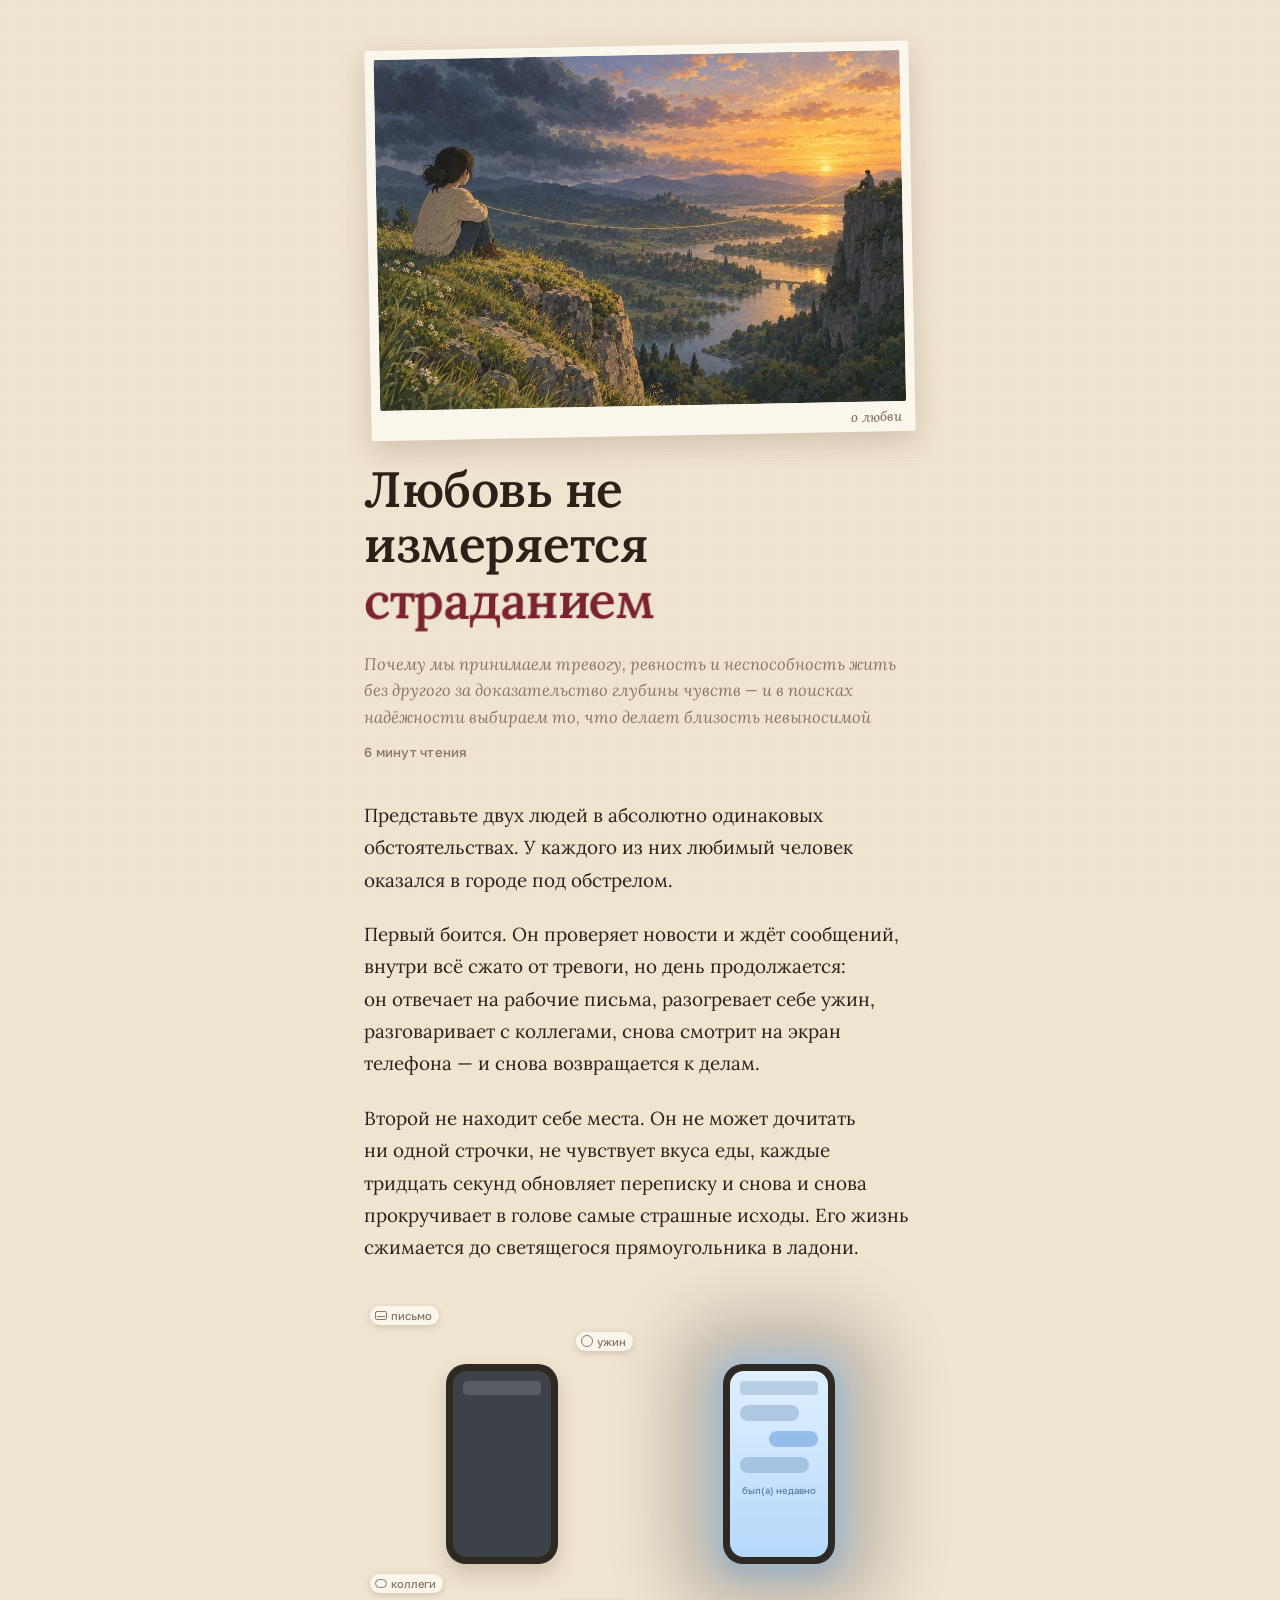
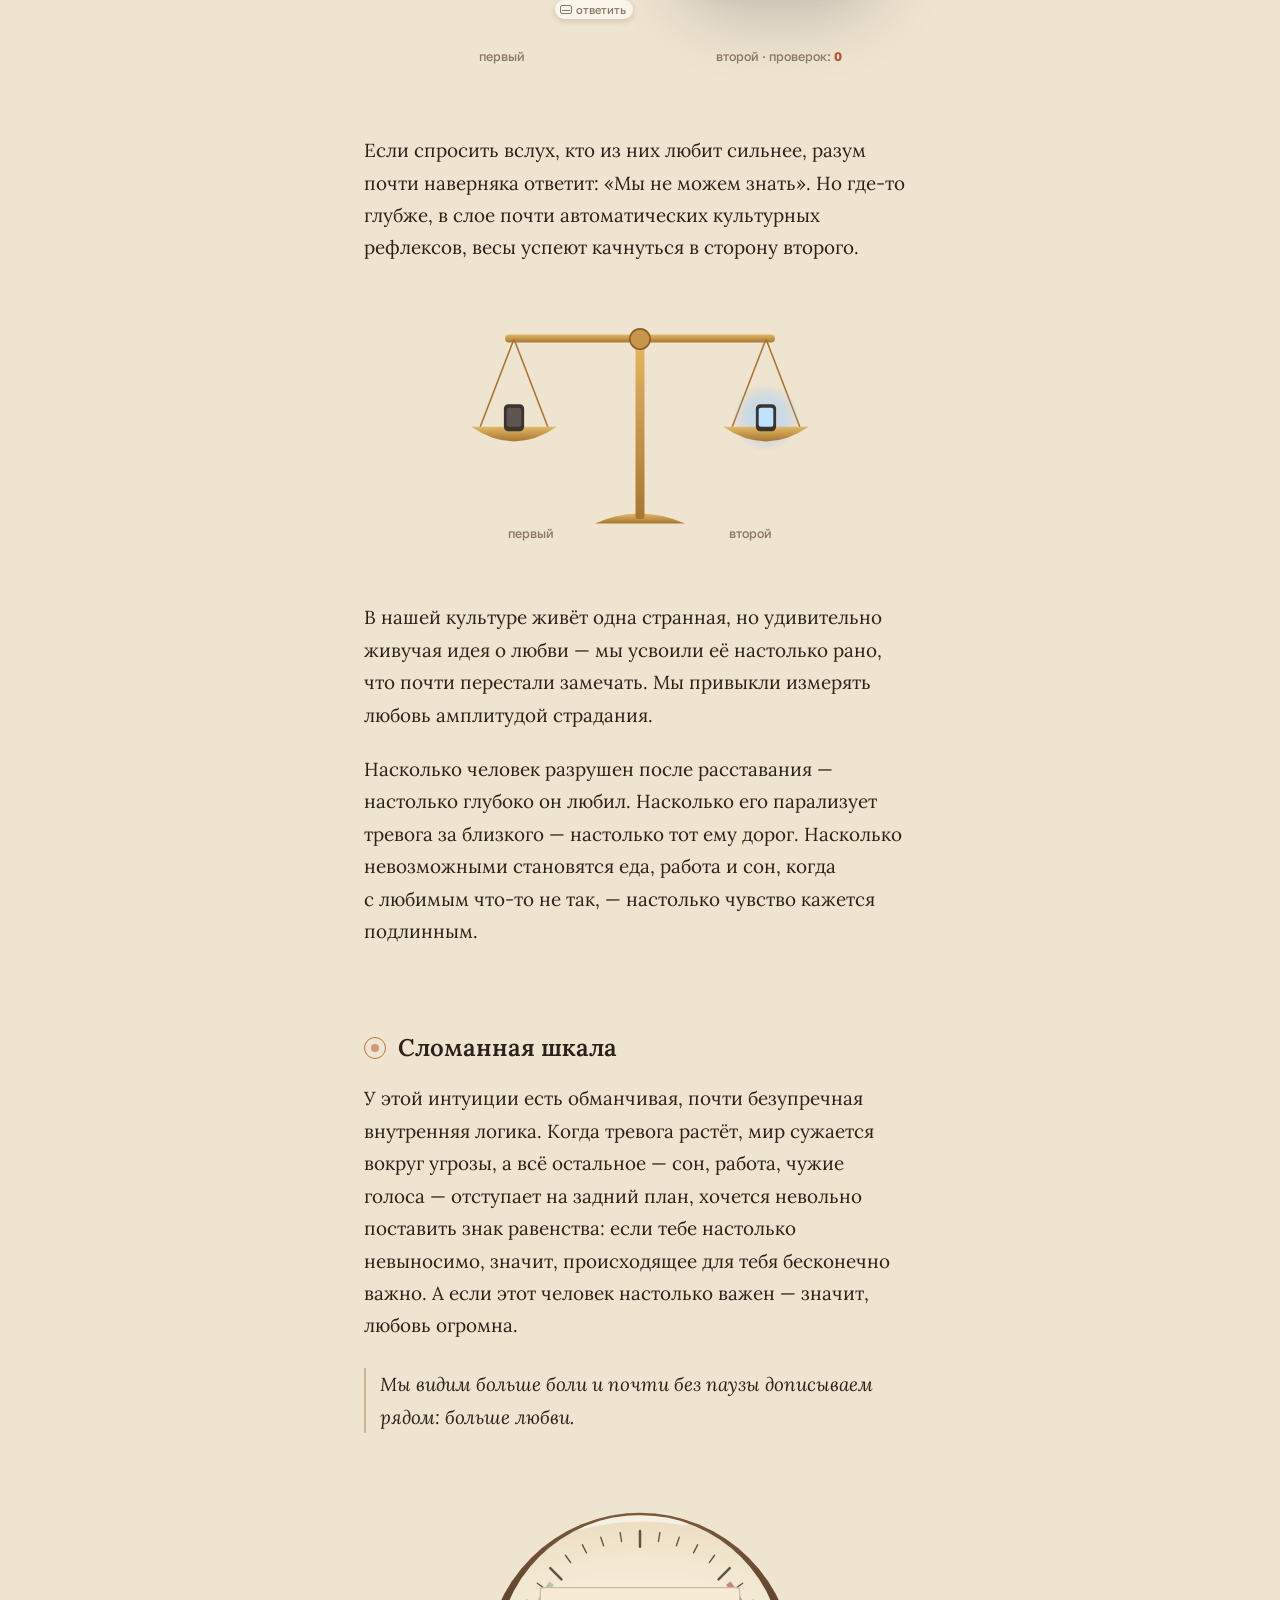
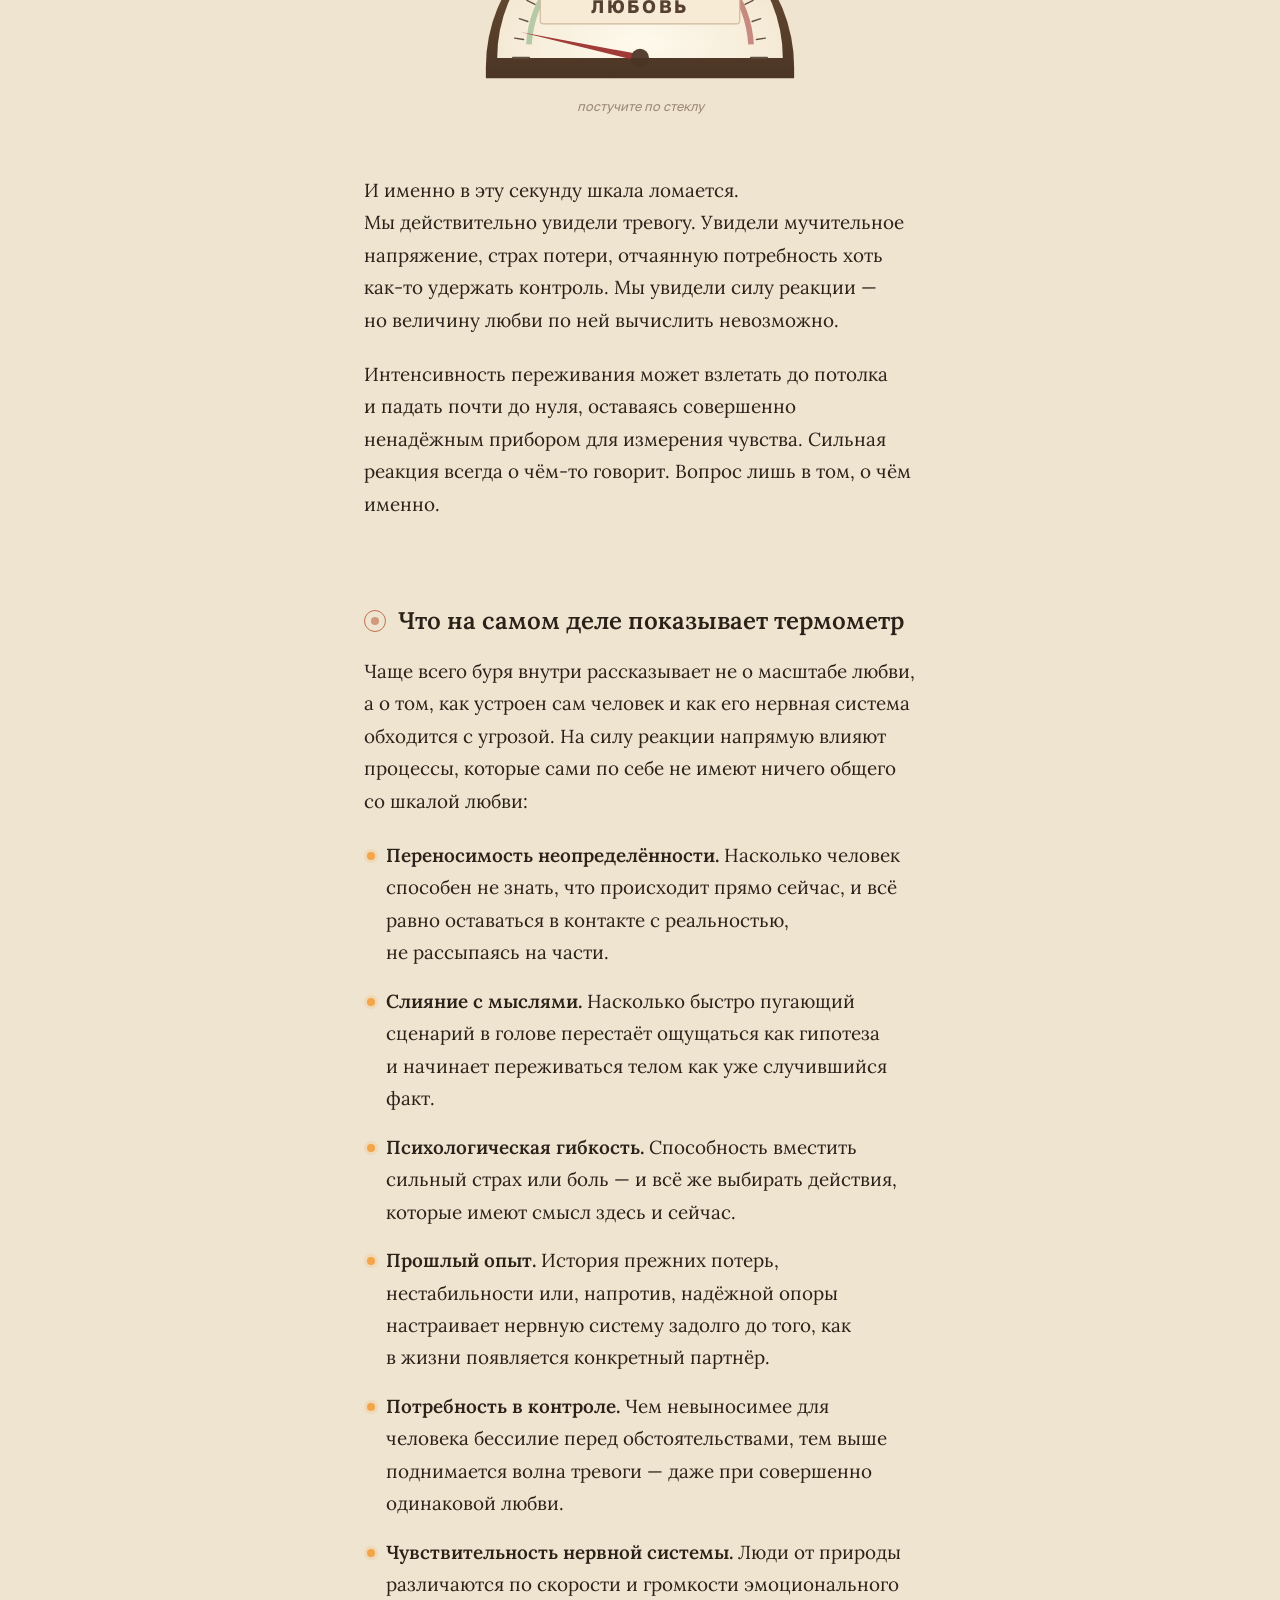
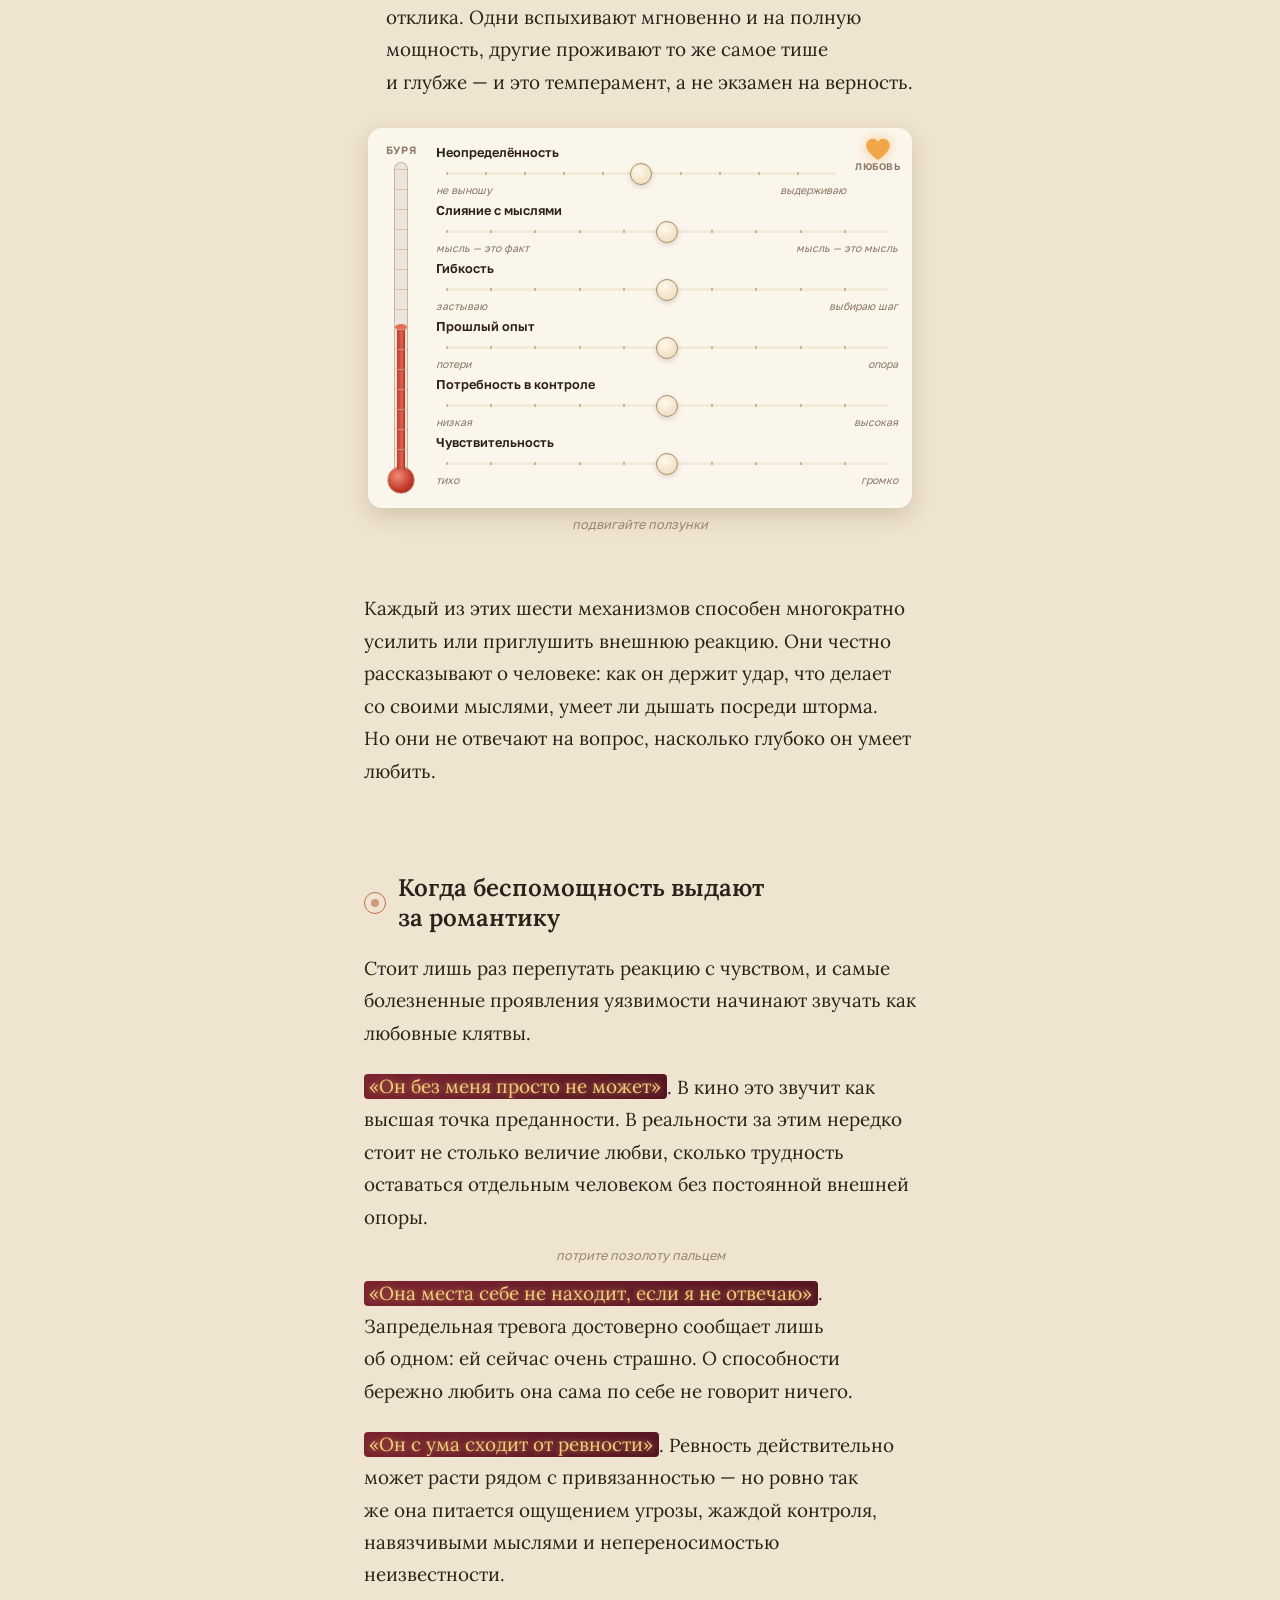
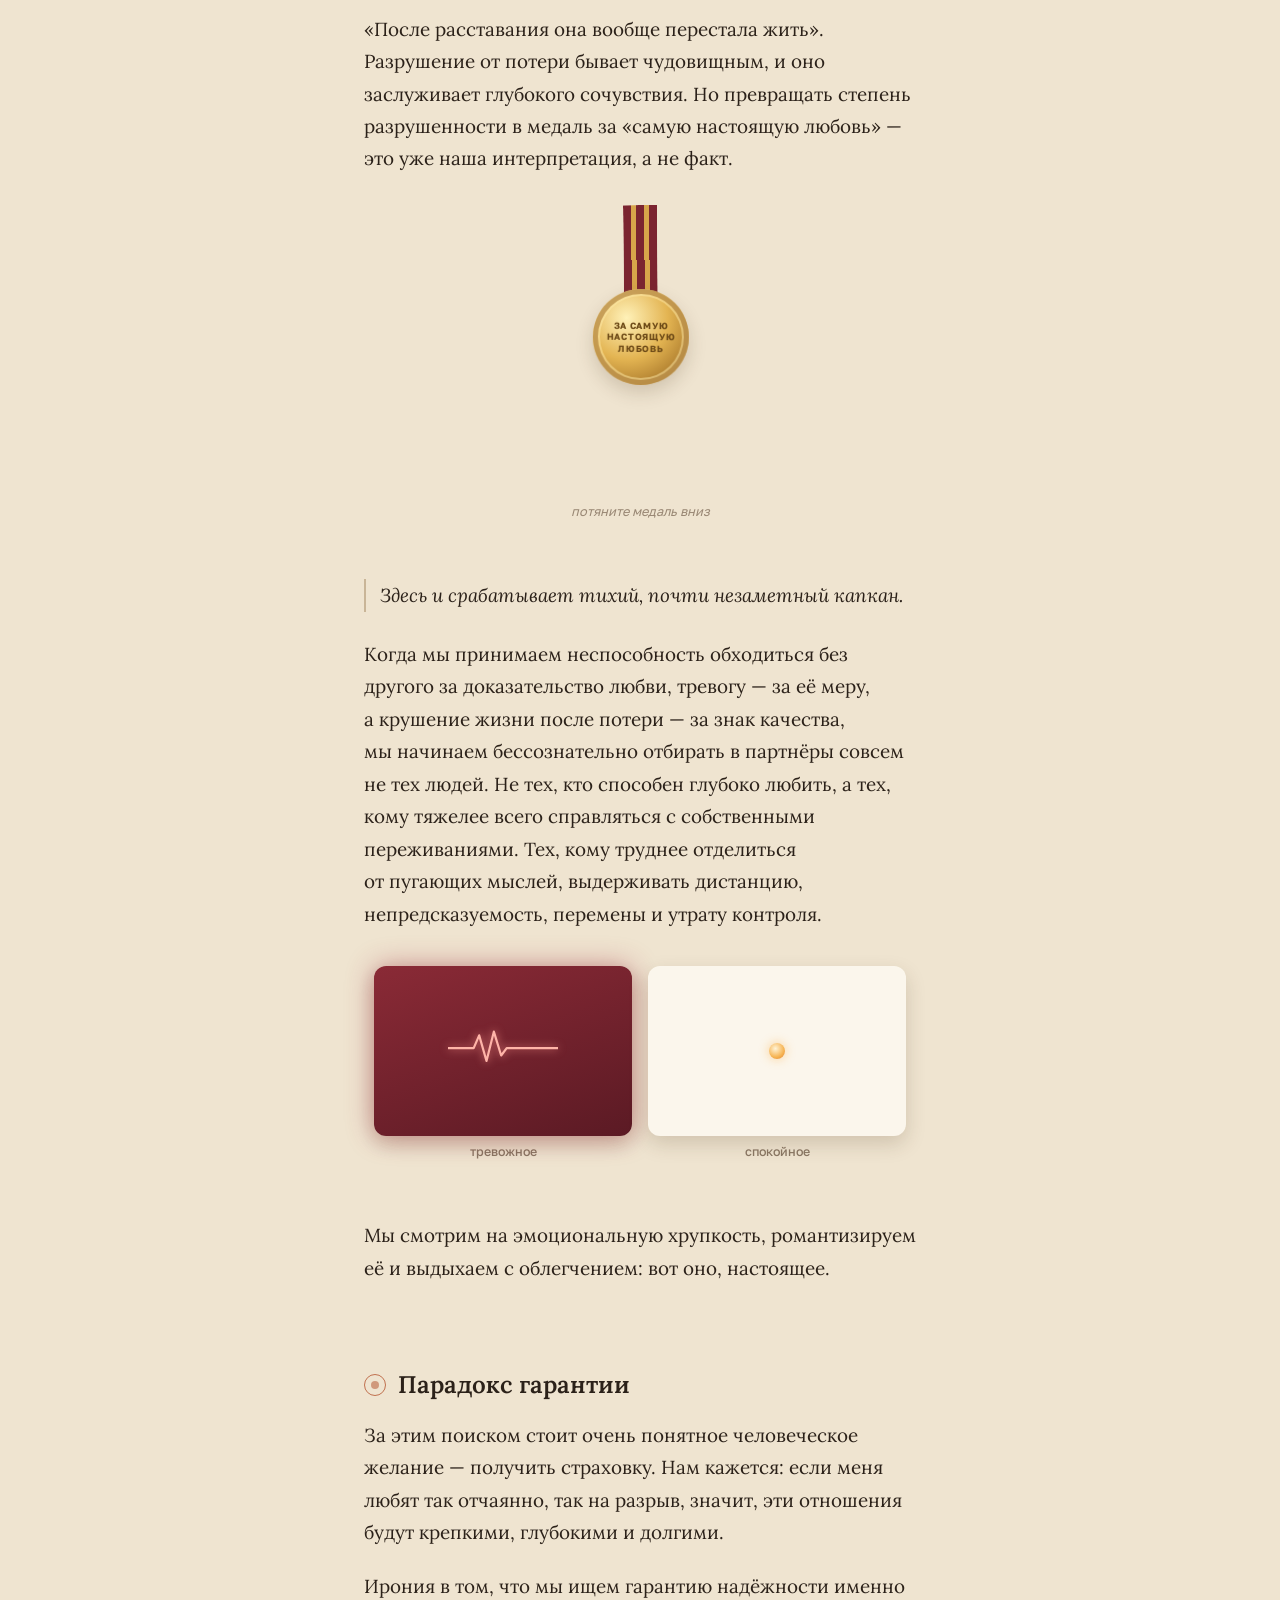
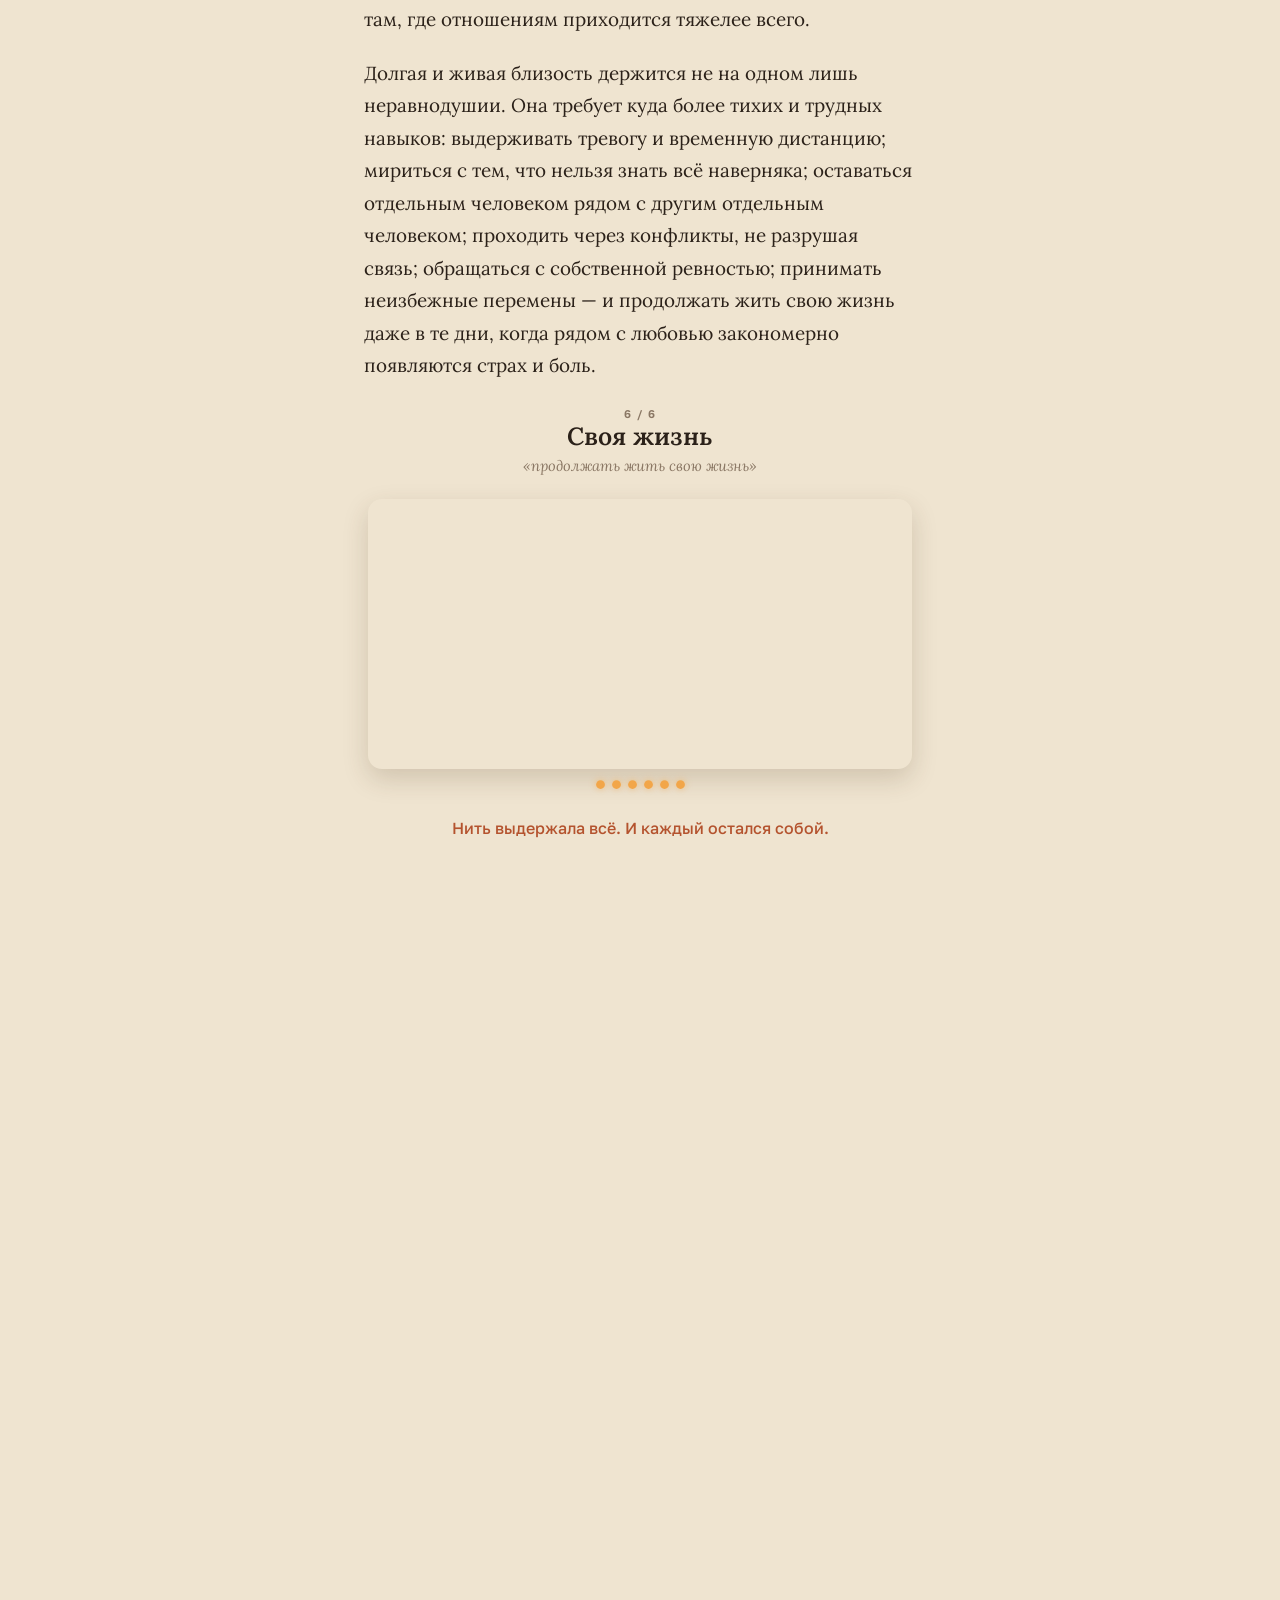
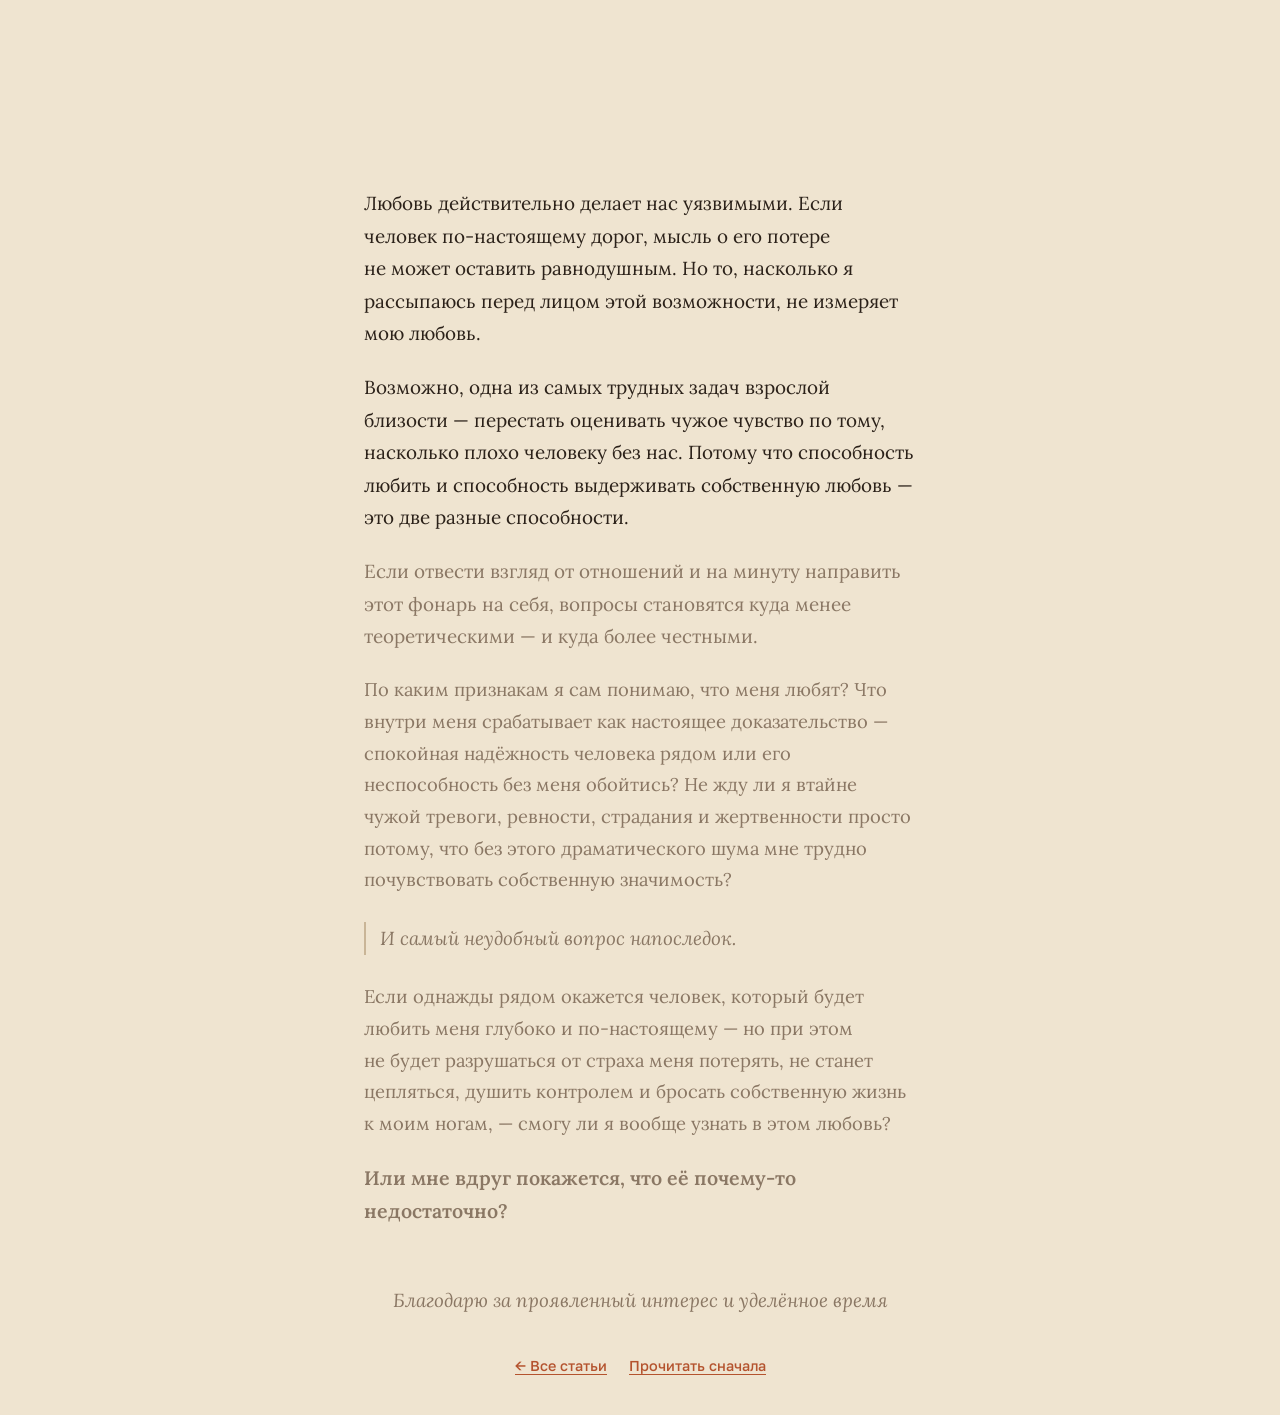
==== commit 5c7079ce: "Версия 2: меньше касаний, сцены живут сами; нить стала историей из шести этапов; убраны оценка, запи" ====
--- a/index.html
+++ b/index.html
@@ -17,7 +17,7 @@
 <style>
 /* «Любовь не измеряется страданием» — живой сайт.
    Характер: спокойная, надёжная любовь. Вокруг бушуют тревога, ревность и «кино»,
-   а сайт остаётся ровным: дыхание раз в 6 секунд и не ускоряется.
+   а сайт остаётся ровным. Живых касаний немного: прибор, пульт, позолота и медаль.
    Внешний вид — как открытки каталога (тёплая бумага, Lora + Golos Text, закатная палитра). */
 :root {
   --bg-l: #efe4d0; --bg-d: #1f1914; --bg: var(--bg-l);
@@ -83,7 +83,7 @@
 }
 h1 {
   font: 600 clamp(2.05rem, 8.6vw, 3.1rem)/1.12 var(--serif); margin: 0 0 .45em; letter-spacing: -.01em;
-  user-select: none; -webkit-user-select: none; -webkit-touch-callout: none; cursor: pointer; touch-action: pan-y;
+  user-select: none; -webkit-user-select: none; -webkit-touch-callout: none;
 }
 h1 .w { display: inline-block; }
 .w-love { position: relative; }
@@ -93,7 +93,6 @@
 .w-pain .ch { display: inline-block; will-change: transform; }
 .lede { font-style: italic; color: var(--muted); font-size: 1.04rem; line-height: 1.6; margin-bottom: .8em; }
 .meta { font: 500 .82rem var(--sans); color: var(--muted); letter-spacing: .02em; margin-bottom: 2.2em; }
-.meta .hint-h { opacity: .85; }
 
 /* ---------- разделы ---------- */
 .part { padding-top: 2.2em; }
@@ -130,44 +129,18 @@
   transition: color .2s;
 }
 .ph-gild.worn { cursor: default; }
+.hint.said { color: var(--accent); font-style: normal; font-weight: 500; font-size: .88rem; opacity: 1; }
 .ph-crumble { display: inline-block; cursor: pointer; touch-action: pan-y; }
 .ph-crumble .cl { display: inline-block; transition: transform .9s cubic-bezier(.3, 1.5, .5, 1), opacity .9s; }
 .ph-trapword { transition: color .6s; }
 .ph-trapword.snap { color: var(--wine); }
 
-/* огонёк */
-#og {
-  position: fixed; z-index: 20; right: max(10px, calc(50vw - 23rem)); bottom: 24vh; width: 34px; height: 34px;
-  margin: -17px; transform: translate3d(0, var(--oy, 0px), 0); cursor: pointer; touch-action: manipulation;
-  transition: opacity 1.2s;
-}
-#og .core {
-  position: absolute; left: 50%; top: 50%; width: 11px; height: 11px; margin: -5.5px; border-radius: 50%;
-  background: radial-gradient(circle at 40% 35%, #fff3d6, #f6b453 55%, #e07d2a);
-  box-shadow: 0 0 10px 3px var(--amber-glow), 0 0 26px 8px rgba(255, 170, 70, .22);
-  animation: breathe 6s ease-in-out infinite;
-}
-#og.warm .core { box-shadow: 0 0 16px 6px rgba(255, 190, 90, .8), 0 0 44px 16px rgba(255, 170, 70, .35); transition: box-shadow .5s; }
-#og.dim { opacity: .45; }
-#og.gone { opacity: 0; pointer-events: none; }
-@keyframes breathe { 0%, 100% { transform: scale(.86); } 50% { transform: scale(1.12); } }
-.og-say {
-  position: fixed; z-index: 21; right: calc(max(10px, calc(50vw - 23rem)) + 24px); bottom: calc(24vh - 18px);
-  background: var(--paper); color: var(--fg); font: 500 .88rem/1.35 var(--sans); padding: 8px 12px; border-radius: 12px 12px 3px 12px;
-  box-shadow: 0 6px 18px var(--shadow); max-width: 230px; opacity: 0; transform: translateY(6px); transition: opacity .5s, transform .5s; pointer-events: none;
-}
-.og-say.on { opacity: 1; transform: none; pointer-events: auto; }
-.og-say button { display: block; margin-top: 7px; font: 600 .82rem var(--sans); color: var(--accent); background: none; border: 1.5px solid currentColor; border-radius: 999px; padding: 5px 12px; cursor: pointer; }
-
-/* фонарь */
-#dark {
-  position: fixed; inset: 0; z-index: 5; pointer-events: none; opacity: 0; transition: opacity 1.4s;
-  background: radial-gradient(circle at var(--lx, 50%) var(--ly, 40%), rgba(10, 9, 16, 0) 0, rgba(10, 9, 16, 0) var(--lr, 0px), rgba(10, 9, 16, .4) calc(var(--lr, 0px) + 90px));
-}
-#dark.on { opacity: 1; }
-#lamp-glow { position: fixed; z-index: 4; width: 260px; height: 260px; margin: -130px; border-radius: 50%; pointer-events: none; left: 0; top: 0;
-  background: radial-gradient(circle, rgba(255, 196, 110, .16), rgba(255, 196, 110, 0) 65%); opacity: 0; transition: opacity .4s; }
-#lamp-glow.on { opacity: 1; }
+/* фонарь на себя: свет сам ложится на абзац, который читаешь */
+.js .lampable { color: var(--muted); transition: color 1.4s ease; position: relative; }
+.js .lampable::before { content: ""; position: absolute; inset: -22px -26px; z-index: -1; pointer-events: none; opacity: 0; transition: opacity 1.4s ease;
+  background: radial-gradient(ellipse at 50% 50%, rgba(255, 190, 110, .16), rgba(255, 190, 110, 0) 70%); }
+.js .lampable.lit { color: var(--fg); }
+.js .lampable.lit::before { opacity: 1; }
 
 /* ---------- телефоны ---------- */
 .phones { display: grid; grid-template-columns: 1fr 1fr; gap: 10px; padding: 10px 0 0; }
@@ -179,7 +152,7 @@
 .ph-a .glance { position: absolute; inset: 0; background: linear-gradient(#cfe7ff, #9fc8f2); opacity: 0; transition: opacity .5s; }
 .ph-a .glance.on { opacity: .85; }
 .phone.hot { box-shadow: 0 0 34px 6px rgba(150, 205, 255, var(--hot, .25)), 0 0 70px 46px rgba(30, 34, 46, calc(var(--vig, 0) * .45)), 0 10px 20px var(--shadow); }
-.phone.hot .scr { background: linear-gradient(#dff0ff, #b5d8fb); touch-action: none; cursor: grab; }
+.phone.hot .scr { background: linear-gradient(#dff0ff, #b5d8fb); }
 .feed { position: absolute; inset: 0; will-change: transform; }
 .phone.hot .bar { background: rgba(40, 80, 130, .2); }
 .msg { height: 16px; border-radius: 8px; margin: 10px 10px 0; background: rgba(40, 80, 130, .22); width: 60%; }
@@ -205,10 +178,11 @@
 .ic.talk { border: 1.5px solid currentColor; border-radius: 6px; }
 .ic.book { border: 1.5px solid currentColor; border-left-width: 3px; border-radius: 1px; }
 .ph-b .d { transform: scale(var(--ds, 1)); opacity: var(--do, 1); }
-.cap { position: absolute; bottom: 0; font: 500 .78rem var(--sans); color: var(--muted); z-index: 2; }
+.cap { position: absolute; bottom: 0; font: 500 .78rem var(--sans); color: var(--muted); z-index: 2; white-space: nowrap; }
+.cap .cnt { color: var(--accent); font-weight: 700; font-variant-numeric: tabular-nums; display: inline-block; }
 
 /* ---------- весы ---------- */
-.sc-svg { display: block; width: 100%; max-width: 360px; margin: 0 auto; touch-action: pan-y; cursor: grab; overflow: visible; }
+.sc-svg { display: block; width: 100%; max-width: 360px; margin: 0 auto; overflow: visible; }
 .sc-caps { display: flex; justify-content: space-between; max-width: 300px; margin: -4px auto 0; font: 500 .78rem var(--sans); color: var(--muted); padding: 0 18px; }
 
 /* ---------- прибор ---------- */
@@ -236,18 +210,19 @@
 .ends { display: flex; justify-content: space-between; font: italic 400 .66rem var(--sans); color: var(--muted); margin-top: -2px; }
 .ends em { font-style: italic; }
 .cn-heart { position: absolute; right: 12px; top: 10px; display: flex; flex-direction: column; align-items: center; gap: 0; }
+@keyframes breathe { 0%, 100% { transform: scale(.86); } 50% { transform: scale(1.12); } }
 .cn-heart svg { width: 26px; fill: var(--amber); filter: drop-shadow(0 0 6px rgba(242, 166, 73, .6)); animation: breathe 6s ease-in-out infinite; }
 .cn-heart span { font: 600 .6rem var(--sans); color: var(--muted); letter-spacing: .05em; text-transform: uppercase; }
 .cn-sliders .sl:first-child { padding-right: 52px; }
 
 /* ---------- медаль ---------- */
-.md-wrap { position: relative; height: 290px; display: flex; justify-content: center; touch-action: none; overflow: hidden; }
+.md-wrap { position: relative; height: 290px; display: flex; justify-content: center; touch-action: pan-y; overflow: hidden; }
 .ribbon { position: absolute; top: 0; left: 50%; width: 34px; margin-left: -17px; height: 96px; transform-origin: 50% 0;
   background: repeating-linear-gradient(90deg, #7b2430 0 8px, #d7a54a 8px 13px, #7b2430 13px 21px, #d7a54a 21px 26px, #7b2430 26px 34px);
   clip-path: polygon(0 0, 100% 0, 100% 100%, 50% 88%, 0 100%); }
 .disc { position: absolute; top: 84px; left: 50%; width: 96px; height: 96px; margin-left: -48px; border-radius: 50%; cursor: grab;
   background: radial-gradient(circle at 35% 30%, #fff1b8, #e3b452 45%, #a8772a 80%); box-shadow: inset 0 0 0 5px rgba(160, 110, 40, .55), inset 0 0 0 7px rgba(255, 235, 170, .5), 0 8px 18px var(--shadow);
-  display: flex; align-items: center; justify-content: center; text-align: center; will-change: transform; transition: filter 2.5s, opacity 2.5s; }
+  display: flex; align-items: center; justify-content: center; text-align: center; will-change: transform; transition: filter 2.5s, opacity 2.5s; touch-action: none; }
 .disc span { font: 700 .56rem/1.25 var(--sans); letter-spacing: .08em; text-transform: uppercase; color: #6d4a17; }
 .disc.tarnish { filter: grayscale(1) brightness(.6); opacity: .35; }
 
@@ -264,58 +239,36 @@
 .jb { bottom: 0; transform: translateY(101%); clip-path: polygon(0 14%, 5% 0, 10% 14%, 15% 0, 20% 14%, 25% 0, 30% 14%, 35% 0, 40% 14%, 45% 0, 50% 14%, 55% 0, 60% 14%, 65% 0, 70% 14%, 75% 0, 80% 14%, 85% 0, 90% 14%, 95% 0, 100% 14%, 100% 100%, 0 100%); }
 .c-shake.shut .jt, .c-shake.shut .jb { transform: translateY(0); }
 .c-shake.shut { animation: none; }
-.c-calm { cursor: pointer; }
+.c-calm { transition: background 2s; }
+.tr-caps { display: grid; grid-template-columns: 1fr 1fr; gap: 16px; padding: 8px 6px 0; text-align: center; font: 500 .78rem var(--sans); color: var(--muted); }
 .lamp { width: 16px; height: 16px; border-radius: 50%; background: radial-gradient(circle at 40% 35%, #fff3d6, #f6b453 60%, #e07d2a); box-shadow: 0 0 calc(8px + 30px * var(--lit, 0)) calc(2px + 14px * var(--lit, 0)) rgba(255, 180, 80, calc(.35 + .4 * var(--lit, 0))); }
 .c-calm.lit { background: linear-gradient(160deg, #fff6e2, #f6e2bb); }
+.c-calm .ring { display: none; }
 .ring { position: absolute; width: 74px; height: 74px; left: 50%; top: 50%; margin: -37px; transform: rotate(-90deg); fill: none; stroke: var(--amber); stroke-width: 2.4; stroke-dasharray: 164; stroke-dashoffset: calc(164 * (1 - var(--hold, 0))); opacity: calc(var(--hold, 0) * 3); }
 .tr-glow { position: absolute; left: 0; top: 0; width: 46px; height: 46px; margin: -23px; border-radius: 50%; pointer-events: none; opacity: 0; transition: opacity .3s;
   background: radial-gradient(circle, rgba(255, 200, 120, .75), rgba(255, 170, 80, 0) 70%); z-index: 3; }
 .tr-glow.on { opacity: 1; }
 
-/* ---------- нить ---------- */
-.th-cv { display: block; width: 100%; height: 230px; touch-action: pan-y; border-radius: 14px; }
-
-/* ---------- финал ---------- */
-.final { margin: 46px auto 10px; min-height: 34vh; }
-.fin-line { display: flex; align-items: center; justify-content: center; gap: 12px; font: 500 1rem/1.5 var(--sans); color: var(--amber); opacity: 0; transition: opacity 2s 1.2s; text-align: left; }
-.final.on .fin-line { opacity: 1; }
-.fin-dot { flex: none; width: 12px; height: 12px; border-radius: 50%; background: radial-gradient(circle at 40% 35%, #fff3d6, #f6b453 55%, #e07d2a); box-shadow: 0 0 12px 4px var(--amber-glow); animation: breathe 6s ease-in-out infinite; opacity: 0; }
-.final.landed .fin-dot { opacity: 1; }
-
-
-/* ---------- после статьи: оценка, записки, поделиться ---------- */
-.after { padding-top: 10px; display: grid; gap: 34px; }
+/* ---------- нить: история, которая идёт сама, пока листаешь ---------- */
+.scene.thread { margin: 26px auto 10px; }
+.th-track { position: relative; height: 330vh; }
+.th-sticky { position: sticky; top: max(8px, calc(50vh - 228px)); }
+.th-cap { min-height: 92px; text-align: center; padding: 0 6px; transition: opacity .28s ease, transform .28s ease; }
+.th-cap.swap { opacity: 0; transform: translateY(10px); }
+.th-n { display: block; font: 600 .7rem var(--sans); letter-spacing: .14em; color: var(--muted); }
+.th-word { display: block; font: 600 1.55rem/1.2 var(--serif); margin: 2px 0 4px; color: var(--fg); }
+.th-q { display: block; font: italic 400 .92rem/1.4 var(--serif); color: var(--muted); }
+.th-cv { display: block; width: 100%; height: 270px; border-radius: 14px; box-shadow: 0 10px 26px var(--shadow); }
+.th-dots { display: flex; gap: 9px; justify-content: center; margin-top: 12px; }
+.th-dots i { width: 7px; height: 7px; border-radius: 50%; background: var(--line); transition: background .5s, transform .5s; }
+.th-dots i.on { background: var(--amber); transform: scale(1.25); box-shadow: 0 0 6px rgba(242, 166, 73, .6); }
+.th-hint { min-height: 1.3em; }
+.th-end { font: 500 1rem/1.45 var(--sans); color: var(--accent); text-align: center; min-height: 2.9em; margin: 4px 0 0; opacity: 0; transform: translateY(6px); transition: opacity 1s, transform 1s; }
+.th-end.on { opacity: 1; transform: none; }
+
+/* ---------- после статьи ---------- */
+.after { padding-top: 34px; }
 .thanks { text-align: center; font-style: italic; color: var(--muted); margin: 0; }
-.rate { text-align: center; }
-.rate-q { font: 500 1rem var(--sans); margin: 0 0 12px; }
-.stars { display: flex; justify-content: center; gap: 14px; }
-.star { width: 46px; height: 46px; border-radius: 50%; border: 1.5px solid var(--line); background: var(--paper2); cursor: pointer; display: grid; place-items: center; padding: 0; transition: transform .2s; }
-.star i { width: 12px; height: 12px; border-radius: 50%; background: var(--line); transition: background .3s, box-shadow .4s; }
-.star.on i, .star.pre i { background: radial-gradient(circle at 40% 35%, #fff3d6, #f6b453 55%, #e07d2a); box-shadow: 0 0 12px 4px var(--amber-glow); }
-.star:active { transform: scale(.92); }
-.star:focus-visible, .btn:focus-visible, textarea:focus-visible { outline: 2px solid var(--amber); outline-offset: 3px; }
-.rate-st, .c-st { font: 500 .85rem var(--sans); color: var(--accent); min-height: 1.2em; margin: 10px 0 0; text-align: center; }
-.note-card { background: var(--paper); border-radius: 14px; padding: 20px 18px; box-shadow: 0 8px 22px var(--shadow); }
-.note-card h2, .pass h2 { font-size: 1.3rem; margin: 0 0 8px; }
-.note-intro { font: 400 .92rem/1.5 var(--sans); color: var(--muted); margin: 0 0 14px; }
-.vh { position: absolute; width: 1px; height: 1px; overflow: hidden; clip: rect(0 0 0 0); }
-.hp { position: absolute; left: -9999px; }
-textarea { width: 100%; min-height: 120px; resize: vertical; border-radius: 10px; border: 1.5px solid var(--line); background: var(--paper2); color: var(--fg); font: 400 1rem/1.5 var(--serif); padding: 10px 12px; }
-.c-row { display: flex; justify-content: space-between; align-items: center; gap: 10px; margin-top: 10px; flex-wrap: wrap; }
-.c-count { font: 500 .78rem var(--sans); color: var(--muted); }
-.btn { font: 600 .9rem var(--sans); color: var(--paper); background: var(--accent); border: 0; border-radius: 999px; padding: 10px 18px; cursor: pointer; text-decoration: none; display: inline-block; }
-.btn.ghost { background: transparent; color: var(--accent); border: 1.5px solid currentColor; }
-.btn:disabled { opacity: .6; }
-#cOpen { margin-top: 12px; }
-.pass { text-align: center; }
-.pass-row { display: flex; gap: 10px; justify-content: center; flex-wrap: wrap; margin-top: 12px; }
-.notes { position: fixed; inset: 0; z-index: 50; background: rgba(20, 16, 24, .82); backdrop-filter: blur(4px); overflow-y: auto; padding: calc(56px + env(safe-area-inset-top, 0px)) max(16px, env(safe-area-inset-right, 0px)) 40px max(16px, env(safe-area-inset-left, 0px)); }
-.notes-x { position: fixed; top: calc(10px + env(safe-area-inset-top, 0px)); right: calc(12px + env(safe-area-inset-right, 0px)); width: 42px; height: 42px; border-radius: 50%; border: 0; background: #f6ead2; color: #2b2119; font-size: 1.5rem; cursor: pointer; }
-.notes-stage { max-width: 40rem; margin: 0 auto; columns: 2 160px; column-gap: 14px; }
-.note { break-inside: avoid; margin: 0 0 14px; background: #fbf3e0; color: #2b2119; border-radius: 4px; padding: 12px 12px 10px; font: 400 .92rem/1.45 var(--serif); box-shadow: 0 6px 14px rgba(0,0,0,.3); transform: rotate(var(--r, 0deg)); animation: noteIn .7s both; white-space: pre-wrap; overflow-wrap: anywhere; }
-.note time { display: block; margin-top: 8px; font: 500 .7rem var(--sans); color: #8a7764; }
-@keyframes noteIn { from { opacity: 0; transform: translateY(14px) rotate(var(--r, 0deg)); } }
-.notes-empty { color: #f1e6d4; text-align: center; font: 500 1rem var(--sans); }
 
 footer { padding: 40px 0 calc(40px + env(safe-area-inset-bottom)); text-align: center; font: 500 .9rem var(--sans); }
 footer a { color: var(--accent); text-decoration: none; border-bottom: 1px solid currentColor; }
@@ -338,7 +291,7 @@
     <figure class="cover"><img src="art/love.jpg" alt="Двое сидят на соседних скалах на закате, между ними тонкая нить" width="900" height="600"></figure>
     <h1 data-t><span class="w w-love">Любовь</span> <span class="w">не</span> <span class="w">измеряется</span> <span class="w w-pain"><span class="ch">с</span><span class="ch">т</span><span class="ch">р</span><span class="ch">а</span><span class="ch">д</span><span class="ch">а</span><span class="ch">н</span><span class="ch">и</span><span class="ch">е</span><span class="ch">м</span></span></h1>
     <p class="lede" data-t>Почему мы принимаем тревогу, ревность и неспособность жить без другого за доказательство глубины чувств — и в поисках надёжности выбираем то, что делает близость невыносимой</p>
-    <p class="meta">6 минут чтения <span class="hint-h">· прижмите заголовок и подержите</span></p>
+    <p class="meta">6 минут чтения</p>
   </div>
 </header>
 <main class="wrap">
@@ -373,9 +326,8 @@
       </div>
       <div class="toast">Новых сообщений нет</div>
     </div></div>
-    <figcaption class="cap">второй</figcaption>
+    <figcaption class="cap">второй · проверок: <b class="cnt">0</b></figcaption>
   </div>
-  <p class="hint">потяните экран второго телефона вниз</p>
   <p class="voice" aria-live="polite"></p>
 </figure>
 <p data-t>Если спросить вслух, кто из них любит сильнее, разум почти наверняка ответит: «Мы не можем знать». Но <span class="nobr">где-то</span> глубже, в слое почти автоматических культурных рефлексов, весы успеют качнуться в сторону второго.</p>
@@ -406,7 +358,6 @@
     </g>
   </svg>
   <div class="sc-caps" aria-hidden="true"><span>первый</span><span>второй</span></div>
-  <p class="hint">выровняйте весы пальцем</p>
   <p class="voice" aria-live="polite"></p>
 </figure>
 <p data-t data-z="intro">В нашей культуре живёт одна странная, но удивительно живучая идея о любви — мы усвоили её настолько рано, что почти перестали замечать. Мы привыкли измерять любовь амплитудой страдания.</p>
@@ -492,13 +443,13 @@
 </figure>
 <p class="single" data-t data-z="wine">Здесь и срабатывает тихий, почти незаметный капкан.</p>
 <p data-t>Когда мы принимаем неспособность обходиться без другого за доказательство любви, тревогу — за её меру, а крушение жизни после потери — за знак качества, мы начинаем бессознательно отбирать в партнёры совсем не тех людей. Не тех, кто способен глубоко любить, а тех, кому тяжелее всего справляться с собственными переживаниями. Тех, кому труднее отделиться от пугающих мыслей, выдерживать дистанцию, непредсказуемость, перемены и утрату контроля.</p>
-<figure class="scene trap" data-scene="trap" aria-label="Две карточки: дрожащая притягивает палец, спокойную трудно выбрать">
+<figure class="scene trap" data-scene="trap" aria-label="Две карточки: взгляд сам тянется к дрожащей, и капкан захлопывается; спокойная остаётся незамеченной">
   <div class="tr-cards">
     <div class="card c-shake"><div class="pulse"><svg viewBox="0 0 120 40"><path d="M0 22 L28 22 L34 8 L42 36 L50 4 L58 30 L64 22 L120 22"/></svg></div><div class="jaw jt"></div><div class="jaw jb"></div></div>
     <div class="card c-calm"><div class="lamp"></div><svg class="ring" viewBox="0 0 60 60"><circle cx="30" cy="30" r="26"/></svg></div>
   </div>
+  <div class="tr-caps" aria-hidden="true"><span>тревожное</span><span>спокойное</span></div>
   <div class="tr-glow" aria-hidden="true"></div>
-  <p class="hint">коснитесь спокойной карточки и подержите</p>
   <p class="voice" aria-live="polite"></p>
 </figure>
 <p data-t>Мы смотрим на эмоциональную хрупкость, романтизируем её и выдыхаем с облегчением: <span class="ph ph-trapword" data-ph="trapword">вот оно, настоящее</span>.</p>
@@ -509,11 +460,17 @@
 <p data-t>За этим поиском стоит очень понятное человеческое желание — получить страховку. Нам кажется: если меня любят так отчаянно, так на разрыв, значит, эти отношения будут крепкими, глубокими и долгими.</p>
 <p data-t>Ирония в том, что мы ищем гарантию надёжности именно там, где отношениям приходится тяжелее всего.</p>
 <p data-t>Долгая и живая близость держится не на одном лишь неравнодушии. Она требует куда более тихих и трудных навыков: выдерживать тревогу и временную дистанцию; мириться с тем, что нельзя знать всё наверняка; оставаться отдельным человеком рядом с другим отдельным человеком; проходить через конфликты, не разрушая связь; обращаться с собственной ревностью; принимать неизбежные перемены — и продолжать жить свою жизнь даже в те дни, когда рядом с любовью закономерно появляются страх и боль.</p>
-<figure class="scene thread" data-scene="thread" aria-label="Два огонька на двух скалах, между ними нить: её можно натянуть, она держится, и каждый остаётся на своём месте">
-  <canvas class="th-cv"></canvas>
-  <p class="hint">потяните огонёк в сторону — или оба сразу двумя пальцами</p>
-  <p class="voice" aria-live="polite"></p>
-</figure>
+<div class="scene thread" data-scene="thread" role="img" aria-label="Двое сидят на соседних скалах, между ними нить. Пока листаешь, им достаются дистанция, буря, туман и смена дня и ночи, а нить держится, и каждый остаётся на своём месте">
+  <div class="th-track">
+    <div class="th-sticky">
+      <div class="th-cap" aria-hidden="true"><span class="th-n">1 / 6</span><b class="th-word">Двое</b><span class="th-q">«оставаться отдельным человеком рядом с другим отдельным человеком»</span></div>
+      <canvas class="th-cv"></canvas>
+      <div class="th-dots" aria-hidden="true"><i class="on"></i><i></i><i></i><i></i><i></i><i></i></div>
+      <p class="hint th-hint">листайте дальше, картина будет меняться</p>
+      <p class="th-end" aria-hidden="true">Нить выдержала всё. И каждый остался собой.</p>
+    </div>
+  </div>
+</div>
 <p data-t>Любовь действительно делает нас уязвимыми. Если человек <span class="nobr">по-настоящему</span> дорог, мысль о его потере не может оставить равнодушным. Но то, насколько я <span class="ph ph-crumble" data-ph="crumble">рассыпаюсь</span> перед лицом этой возможности, не измеряет мою любовь.</p>
 <p data-t>Возможно, одна из самых трудных задач взрослой близости — перестать оценивать чужое чувство по тому, насколько плохо человеку без нас. Потому что способность любить и способность выдерживать собственную любовь — это две разные способности.</p>
 <p data-t data-z="night">Если отвести взгляд от отношений и на минуту направить этот фонарь на себя, вопросы становятся куда менее теоретическими — и куда более честными.</p>
@@ -521,66 +478,20 @@
 <p class="single" data-t>И самый неудобный вопрос напоследок.</p>
 <p class="q" data-t>Если однажды рядом окажется человек, который будет любить меня глубоко и <span class="nobr">по-настоящему</span> — но при этом не будет разрушаться от страха меня потерять, не станет цепляться, душить контролем и бросать собственную жизнь к моим ногам, — смогу ли я вообще узнать в этом любовь?</p>
 <p class="q last" data-t data-z="end">Или мне вдруг покажется, что её <span class="nobr">почему-то</span> недостаточно?</p>
-<div class="scene final" data-scene="final">
-  <p class="fin-line"><span class="fin-dot" aria-hidden="true"></span><span class="fin-text">Я был рядом всю статью. Ты меня заметил?</span></p>
-</div>
 </section>
 </main>
 <section class="after wrap" id="after">
   <p class="thanks">Благодарю за проявленный интерес и уделённое время</p>
-  <div class="rate">
-    <p class="rate-q" id="rateQ">Пожалуйста поделитесь, как вам статья?</p>
-    <div class="stars" id="stars" role="group" aria-label="Оценка статьи от одной до пяти">
-      <button type="button" class="star" data-r="1" aria-label="1 из 5" aria-pressed="false"><i></i></button>
-      <button type="button" class="star" data-r="2" aria-label="2 из 5" aria-pressed="false"><i></i></button>
-      <button type="button" class="star" data-r="3" aria-label="3 из 5" aria-pressed="false"><i></i></button>
-      <button type="button" class="star" data-r="4" aria-label="4 из 5" aria-pressed="false"><i></i></button>
-      <button type="button" class="star" data-r="5" aria-label="5 из 5" aria-pressed="false"><i></i></button>
-    </div>
-    <p class="rate-st" id="rateSt" role="status" aria-live="polite"></p>
-  </div>
-
-  <div class="note-card">
-    <h2>Оставить что-то после себя</h2>
-    <p class="note-intro">Отзыв, мысль, пожелание или благодарность. Без регистрации и смс :) . То, что вы напишете, смогут прочитать следующие читатели.</p>
-    <form id="cForm">
-      <div class="hp" aria-hidden="true"><label for="cSite">Сайт</label><input id="cSite" name="website" type="text" tabindex="-1" autocomplete="off"></div>
-      <label for="cBody" class="vh">Ваше сообщение</label>
-      <textarea id="cBody" maxlength="2000" placeholder="Напишите здесь…" required></textarea>
-      <div class="c-row"><span class="c-count"><span id="cChars">0</span>/2000</span><button class="btn" id="cSend" type="submit">Оставить анонимно</button></div>
-      <p class="c-st" id="cSt" role="status" aria-live="polite"></p>
-    </form>
-    <button class="btn ghost" id="cOpen" type="button" hidden>Посмотреть, что думают другие</button>
-  </div>
-
-  <div class="pass">
-    <h2>Если хочется передать дальше</h2>
-    <div class="pass-row">
-      <button class="btn" id="share" type="button">Поделиться статьёй</button>
-      <a class="btn ghost" href="https://alekseipsychology.tilda.ws/" target="_blank" rel="noopener noreferrer">Сайт автора</a>
-      <a class="btn ghost" href="https://www.b17.ru/davydych_aleksey/?prt=724069" target="_blank" rel="noopener noreferrer">Профиль B17</a>
-    </div>
-    <p class="c-st" id="shareSt" role="status" aria-live="polite"></p>
-  </div>
 </section>
-<div class="notes" id="notes" role="dialog" aria-modal="true" aria-label="Что думают другие читатели" hidden>
-  <button class="notes-x" id="notesX" type="button" aria-label="Закрыть">×</button>
-  <div class="notes-stage" id="notesStage"></div>
-  <p class="notes-empty" id="notesEmpty" hidden>Пока здесь только ваш голос.</p>
-</div>
 <footer>
   <div class="wrap">
     <div class="row"><a href="https://legendpsy.github.io/stati/">← Все статьи</a><a href="#" id="again">Прочитать сначала</a></div>
   </div>
 </footer>
-<div id="dark" aria-hidden="true"></div>
-<div id="lamp-glow" aria-hidden="true"></div>
-<div id="og" role="button" tabindex="0" aria-label="Огонёк"><span class="core"></span></div>
-<div class="og-say" aria-live="polite"></div>
 <script>
-/* «Любовь не измеряется страданием» — поведение живого сайта.
-   Сайт — спокойная любовь: огонёк рядом с читателем, ровное дыхание.
-   Вокруг — сцены тревоги, «кино» и проверок. Память только в браузере читателя. */
+/* «Любовь не измеряется страданием» — поведение живого сайта (версия 2).
+   Сайт — спокойная любовь. Вокруг — сцены тревоги, «кино» и проверок.
+   Трогать пальцем можно только прибор, пульт, позолоту и медаль; остальное живёт само, пока читаешь. */
 (function () {
   'use strict';
   document.documentElement.classList.add('js');
@@ -588,13 +499,14 @@
   const $$ = (s, r = document) => Array.from(r.querySelectorAll(s));
   const RM = matchMedia('(prefers-reduced-motion: reduce)').matches;
   const clamp = (v, a, b) => Math.max(a, Math.min(b, v));
+  const sm = x => { x = clamp(x, 0, 1); return x * x * (3 - 2 * x); };
   const buzz = ms => { try { if (navigator.vibrate) navigator.vibrate(ms); } catch (e) {} };
   const KEY = 'love-live:v1';
   let mem = {};
   try { mem = JSON.parse(localStorage.getItem(KEY) || '{}') || {}; } catch (e) { mem = {}; }
   const save = () => { try { localStorage.setItem(KEY, JSON.stringify(mem)); } catch (e) {} };
 
-  // реплика сайта под сценой (один раз на ключ, если не сказано иное)
+  // реплика сайта под сценой (один раз на ключ)
   const said = {};
   function say(scene, text, key) {
     const v = $('.voice', scene); if (!v) return;
@@ -609,6 +521,12 @@
     (live.get(e.target) || []).forEach(f => f(e.isIntersecting));
   }), { rootMargin: '80px 0px' });
   function onSeen(el, f) { if (!live.has(el)) { live.set(el, []); io.observe(el); } live.get(el).push(f); }
+  // один раз, когда элемент дошёл до нужной высоты экрана
+  function onReach(el, margin, f) {
+    const ob = new IntersectionObserver(es => es.forEach(e => { if (e.isIntersecting) { ob.disconnect(); f(); } }), { rootMargin: margin });
+    ob.observe(el);
+  }
+  const paraStarting = start => $$('main p').find(p => p.textContent.replace(/\s/g, ' ').startsWith(start));
 
   // общий цикл анимации: подписчики, только видимые
   const ticks = new Set();
@@ -621,105 +539,60 @@
   requestAnimationFrame(frame);
   function loopWhileSeen(el, f) { onSeen(el, on => on ? ticks.add(f) : ticks.delete(f)); }
 
-  // место в окне для точки касания
-  const local = (el, e) => { const r = el.getBoundingClientRect(); return { x: e.clientX - r.left, y: e.clientY - r.top, w: r.width, h: r.height }; };
-
   /* ---------------- настроение разделов ---------------- */
   const zoneEls = $$('[data-z]');
   function setZone() {
     const line = innerHeight * .45; let z = 'intro';
     for (const el of zoneEls) { if (el.getBoundingClientRect().top < line) z = el.dataset.z; }
-    if (document.documentElement.dataset.zone !== z) { document.documentElement.dataset.zone = z; zoneChanged(z); }
+    if (document.documentElement.dataset.zone !== z) document.documentElement.dataset.zone = z;
   }
-
-  /* ---------------- огонёк ---------------- */
-  const og = $('#og'), ogSay = $('.og-say');
-  let ogVy = 0, ogY = 0, lastScroll = scrollY, sayT = 0;
-  function ogTalk(html, ms = 2600) {
-    ogSay.innerHTML = html; ogSay.classList.add('on'); clearTimeout(sayT);
-    if (ms) sayT = setTimeout(() => ogSay.classList.remove('on'), ms);
-  }
-  const ogLines = ['Я здесь', 'Никуда не делся', 'Ничего нового. И это хорошо', 'Читай спокойно, я рядом'];
-  let ogN = 0;
-  og.addEventListener('click', () => {
-    og.classList.add('warm'); setTimeout(() => og.classList.remove('warm'), 1500);
-    ogTalk(ogLines[ogN++ % ogLines.length]); buzz(6);
-  });
-  ticks.add(dt => {
-    // чуть отстаёт при быстрой прокрутке и спокойно возвращается
-    const v = (scrollY - lastScroll) / Math.max(dt, .001); lastScroll = scrollY;
-    const target = RM ? 0 : clamp(v * .03, -46, 46);
-    ogVy += (target - ogY) * 10 * dt - ogVy * 6 * dt;
-    ogY += ogVy * dt * 8;
-    og.style.setProperty('--oy', ogY.toFixed(1) + 'px');
-  });
-
-  function zoneChanged(z) {
-    og.classList.toggle('dim', z === 'quiet');
-    darkZone = z === 'night';
-    $('#dark').classList.toggle('on', darkZone);
-    if (!darkZone) $('#lamp-glow').classList.remove('on');
-  }
-
-  // память: место чтения и возвращение
-  const visits = (mem.visits || 0) + 1; mem.visits = visits; save();
-  if (visits > 1 && (mem.y || 0) > innerHeight * 1.5) {
-    setTimeout(() => {
-      ogTalk('С возвращением.<button type="button">Продолжить, где остановились</button>', 9000);
-      const b = $('button', ogSay);
-      b.addEventListener('click', () => { scrollTo({ top: mem.y, behavior: RM ? 'auto' : 'smooth' }); ogSay.classList.remove('on'); });
-    }, 900);
-  } else if (visits > 1) {
-    setTimeout(() => ogTalk('С возвращением', 2600), 900);
-  }
-  let saveT = 0;
-  addEventListener('scroll', () => {
-    setZone();
-    clearTimeout(saveT); saveT = setTimeout(() => { mem.y = Math.round(scrollY); save(); }, 400);
-  }, { passive: true });
-  $('#again').addEventListener('click', e => { e.preventDefault(); mem.y = 0; save(); scrollTo({ top: 0, behavior: RM ? 'auto' : 'smooth' }); });
-
-  /* ---------------- заголовок: «страданием» дрожит, «Любовь» — нет ---------------- */
+  addEventListener('scroll', setZone, { passive: true });
+  $('#again').addEventListener('click', e => { e.preventDefault(); scrollTo({ top: 0, behavior: RM ? 'auto' : 'smooth' }); });
+
+  /* ---------------- заголовок: «страданием» дрожит само, «Любовь» — нет ---------------- */
   (function title() {
-    const h1 = $('h1'), letters = $$('.w-pain .ch', h1); if (!h1) return;
-    let amp = 0, ampV = 0, holding = false, held = 0, told = false;
+    const h1 = $('h1'), letters = $$('.w-pain .ch', h1); if (!h1 || !letters.length) return;
     const seeds = letters.map(() => Math.random() * 10);
-    const down = e => { holding = true; held = 0; if (e.pointerType !== 'mouse') e.preventDefault && 0; };
-    const up = () => {
-      if (holding && held > .4 && !told) { told = true; setTimeout(() => ogTalk('«Любовь» не сдвинулась ни на миллиметр', 3400), 500); }
-      holding = false;
+    const shake = (dt, t) => {
+      const k = t / 1000;
+      // приступы дрожи раз в несколько секунд, между ними — мелкая зыбь
+      const a = RM ? .08 : .1 + .75 * Math.pow(Math.max(0, Math.sin(k * 1.15)), 8);
+      letters.forEach((l, i) => {
+        const s = seeds[i];
+        const jx = Math.sin(k * 37 + s) * 3 * a, jy = Math.cos(k * 43 + s * 2) * 3.4 * a;
+        const r = Math.sin(k * 29 + s * 3) * 6.5 * a, sc = 1 + .16 * a;
+        l.style.transform = `translate(${jx.toFixed(2)}px,${jy.toFixed(2)}px) rotate(${r.toFixed(2)}deg) scale(${sc.toFixed(3)})`;
+        l.style.textShadow = a > .2 ? `0 0 ${(14 * a).toFixed(1)}px rgba(160,30,40,${(.5 * a).toFixed(2)})` : '';
+      });
     };
-    h1.addEventListener('pointerdown', down);
-    addEventListener('pointerup', up); addEventListener('pointercancel', up);
-    h1.addEventListener('contextmenu', e => e.preventDefault());
-    let shown = true;
-    onSeen(h1, on => shown = on);
-    ticks.add((dt, t) => {
-      if (!shown && amp < .001) return;
-      if (holding) { held += dt; const target = clamp(held / 2.4, 0, 1); ampV += (target - amp) * 18 * dt; }
-      else { ampV += (0 - amp) * 26 * dt; }
-      ampV *= Math.pow(.02, dt); amp += ampV * dt * 6; if (!holding && Math.abs(amp) < .002 && Math.abs(ampV) < .002) { amp = 0; ampV = 0; }
-      const a = RM ? Math.min(.15, Math.abs(amp)) : amp;
-      letters.forEach((l, i) => {
-        const s = seeds[i], k = t / 1000;
-        const jx = Math.sin(k * 37 + s) * 3.2 * a, jy = Math.cos(k * 43 + s * 2) * 3.6 * a;
-        const r = Math.sin(k * 29 + s * 3) * 7 * a, sc = 1 + .22 * a;
-        l.style.transform = a > .001 ? `translate(${jx.toFixed(2)}px,${jy.toFixed(2)}px) rotate(${r.toFixed(2)}deg) scale(${sc.toFixed(3)})` : '';
-        l.style.textShadow = a > .02 ? `0 0 ${(14 * a).toFixed(1)}px rgba(160,30,40,${(.55 * a).toFixed(2)})` : '';
-      });
-      if (holding && a > .5 && Math.random() < dt * 6) buzz(4);
-    });
-  })();
-
-  /* ---------------- 3. два телефона ---------------- */
+    loopWhileSeen(h1, shake);
+  })();
+
+  /* ---------------- два телефона: второй проверяет сам ---------------- */
   (function phones() {
     const sc = $('[data-scene="phones"]'); if (!sc) return;
     const glance = $('.ph-a .glance', sc), colB = $('.ph-b', sc), dB = $$('.ph-b .d', sc), phoneB = $('.ph-b .phone', sc);
-    const scr = $('.ph-b .scr', sc), feed = $('.feed', scr), spin = $('.spin', scr), toast = $('.toast', scr);
-    let tA = 0, pulls = 0, auto = 0, busy = false;
-    // первый: иногда смотрит на экран и возвращается к делам
+    const scr = $('.ph-b .scr', sc), feed = $('.feed', scr), spin = $('.spin', scr), toast = $('.toast', scr), cnt = $('.cnt', sc);
+    let tA = 0, wait = 0, busy = false, n = 0;
+    function pull() {
+      busy = true;
+      // палец тянет переписку вниз…
+      feed.style.transition = 'transform .55s cubic-bezier(.4,0,.6,1)'; feed.style.transform = 'translateY(46px)';
+      spin.style.transition = 'opacity .3s'; spin.style.opacity = 1;
+      spin.firstElementChild.animate([{ transform: 'rotate(0deg)' }, { transform: 'rotate(240deg)' }], { duration: 550, easing: 'ease-in' });
+      setTimeout(() => { spin.classList.add('go'); feed.style.transition = 'transform .45s cubic-bezier(.3,1.6,.5,1)'; feed.style.transform = ''; }, 600);
+      // …и ничего нового
+      setTimeout(() => {
+        spin.classList.remove('go'); spin.style.opacity = 0; toast.classList.add('on');
+        n++; cnt.textContent = n;
+        if (!RM) cnt.animate([{ transform: 'scale(1.5)' }, { transform: 'scale(1)' }], { duration: 400, easing: 'cubic-bezier(.3,1.6,.5,1)' });
+        if (n === 3) say(sc, 'Ответа не прибавилось. Тревоги — да.');
+      }, 1350);
+      setTimeout(() => { toast.classList.remove('on'); busy = false; }, 2500);
+    }
     loopWhileSeen(sc, dt => {
       tA += dt;
+      // первый: иногда смотрит на экран и возвращается к делам
       if (tA > 5.5) { tA = 0; glance.classList.add('on'); setTimeout(() => glance.classList.remove('on'), 1100); }
       // второй: мир сжимается по мере чтения
       const r = sc.getBoundingClientRect();
@@ -730,49 +603,15 @@
       });
       colB.style.setProperty('--vig', (.55 * p).toFixed(3));
       phoneB.style.setProperty('--hot', (.25 + .45 * p).toFixed(3));
-      // сам «обновляет» переписку, пока никто не трогает
-      if (!busy && !drag) { auto += dt; if (auto > 3.6) { auto = 0; refresh(true); } }
+      if (!busy) { wait += dt; if (wait > 1.2) { wait = 0; pull(); } }
     });
-    function refresh(silent) {
-      busy = true; spin.style.opacity = 1; spin.classList.add('go');
-      if (!silent) buzz(8);
-      setTimeout(() => {
-        spin.classList.remove('go'); spin.style.opacity = 0;
-        feed.style.transition = 'transform .5s cubic-bezier(.3,1.6,.5,1)'; feed.style.transform = '';
-        if (!silent) { toast.classList.add('on'); setTimeout(() => toast.classList.remove('on'), 1300); }
-        busy = false;
-      }, silent ? 500 : 900);
-    }
-    let drag = false, y0 = 0, d = 0;
-    scr.addEventListener('pointerdown', e => {
-      if (busy) return; drag = true; y0 = e.clientY; d = 0; scr.setPointerCapture(e.pointerId);
-      feed.style.transition = 'none'; hintOff(sc);
-    });
-    scr.addEventListener('pointermove', e => {
-      if (!drag) return;
-      const raw = Math.max(0, e.clientY - y0);
-      d = 70 * (1 - Math.exp(-raw / 90)); // тугая резина
-      feed.style.transform = `translateY(${d.toFixed(1)}px)`;
-      spin.style.opacity = clamp(d / 40, 0, 1); spin.firstElementChild.style.transform = `rotate(${(d * 6).toFixed(0)}deg)`;
-    });
-    const end = () => {
-      if (!drag) return; drag = false;
-      if (d > 34) {
-        pulls++; refresh(false);
-        if (pulls === 3) say(sc, 'Тянет проверить ещё раз, правда?');
-        if (pulls === 7) say(sc, 'Ответа не прибавилось. Тревоги — да.');
-      } else {
-        feed.style.transition = 'transform .45s cubic-bezier(.3,1.6,.5,1)'; feed.style.transform = ''; spin.style.opacity = 0;
-      }
-    };
-    scr.addEventListener('pointerup', end); scr.addEventListener('pointercancel', end);
-  })();
-
-  /* ---------------- 4. весы, которые клонятся сами ---------------- */
+  })();
+
+  /* ---------------- весы, которые клонятся сами ---------------- */
   (function scales() {
     const sc = $('[data-scene="scales"]'); if (!sc) return;
     const svg = $('svg', sc), beam = $('.beam', svg), pl = $('.pan-l', svg), pr = $('.pan-r', svg);
-    const BIAS = 13; let th = 0, w = 0, bias = 0, drag = false, fTh = 0, swingL = 0, swingR = 0, sv = 0, released = 0, told = false;
+    const BIAS = 13; let th = 0, w = 0, bias = 0, sv = 0, told = false;
     const px = 160, py = 40, half = 112;
     function draw() {
       beam.setAttribute('transform', `rotate(${th.toFixed(2)} ${px} ${py})`);
@@ -783,40 +622,25 @@
       pr.setAttribute('transform', `translate(${rx.toFixed(1)} ${ry.toFixed(1)}) rotate(${(-sv * 2).toFixed(2)})`);
     }
     draw();
-    onSeen(sc, on => { if (on) setTimeout(() => bias = BIAS, 700); });
+    // ровно стоят, пока весы целиком не в кадре, потом медленно и неотвратимо клонятся ко второму
+    onReach(sc, '0px 0px -30% 0px', () => setTimeout(() => bias = BIAS, 900));
     loopWhileSeen(sc, dt => {
-      const target = drag ? fTh : bias;
-      const k = drag ? 30 : 5;           // без пальца — медленно, но неотвратимо
-      const acc = (target - th) * k - w * (drag ? 9 : 2.2);
+      const acc = (bias - th) * 5 - w * 2.2;
       w += acc * dt; th += w * dt;
-      sv += ((-w * .08) - sv) * 6 * dt;   // чаши раскачиваются от движения
+      sv += ((-w * .08) - sv) * 6 * dt;
       draw();
-      if (released && !drag && Math.abs(th - BIAS) < 1.5 && !told) { told = true; say(sc, 'Весы снова качнулись сами. Это рефлекс, а не взвешивание.'); }
+      if (bias && Math.abs(th - BIAS) < 1.2 && Math.abs(w) < 2 && !told) { told = true; say(sc, 'Весы качнулись сами. Это рефлекс, а не взвешивание.'); }
     });
-    const angleFrom = e => {
-      const r = svg.getBoundingClientRect(), s = 320 / r.width;
-      const x = (e.clientX - r.left) * s, y = (e.clientY - r.top) * s;
-      const side = x < px ? -1 : 1;
-      return clamp(Math.atan2((y - py - 70) * side, Math.abs(x - px) + 1) * 180 / Math.PI, -18, 18);
-    };
-    svg.addEventListener('pointerdown', e => { drag = true; fTh = th; svg.setPointerCapture(e.pointerId); hintOff(sc); });
-    svg.addEventListener('pointermove', e => { if (drag) fTh = th + (angleFrom(e) - th) * .55; });
-    const up = () => { if (drag) { drag = false; released = 1; buzz(5); } };
-    svg.addEventListener('pointerup', up); svg.addEventListener('pointercancel', up);
   })();
 
   /* ---------------- «больше любви» дописывается само ---------------- */
   (function write() {
     const w = $('.ph-write'); if (!w || RM) return;
     w.classList.add('pre');
-    const p = w.closest('p');
-    const ob = new IntersectionObserver(es => es.forEach(e => {
-      if (e.isIntersecting) { setTimeout(() => { w.classList.add('go'); w.classList.remove('pre'); }, 900); ob.disconnect(); }
-    }), { rootMargin: '0px 0px -35% 0px' });
-    ob.observe(p);
-  })();
-
-  /* ---------------- 5. прибор «Любовь» ---------------- */
+    onReach(w.closest('p'), '0px 0px -35% 0px', () => setTimeout(() => { w.classList.add('go'); w.classList.remove('pre'); }, 900));
+  })();
+
+  /* ---------------- прибор «Любовь» ---------------- */
   (function gauge() {
     const sc = $('[data-scene="gauge"]'); if (!sc) return;
     const svg = $('svg', sc), needle = $('.needle', svg), ticksG = $('.ticks', svg), cracks = $('.cracks', svg);
@@ -829,14 +653,17 @@
       l.setAttribute('x2', 150 + r2 * Math.cos(a)); l.setAttribute('y2', 172 + r2 * Math.sin(a));
       l.setAttribute('stroke-width', i % 5 ? 1.2 : 2.2); ticksG.appendChild(l);
     }
-    let e = 0, ang = -78, angV = 0, broken = false, hit = { x: 150, y: 110 }, fly = null, peel = null, taps = 0, lastRip = 0;
+    let e = 0, auto = 0, ang = -78, angV = 0, broken = false, hit = { x: 150, y: 110 }, fly = null, peel = null, lastRip = 0;
     function setNeedle(a) { needle.setAttribute('transform', `rotate(${a.toFixed(2)} 150 172)`); }
     setNeedle(ang);
     loopWhileSeen(sc, (dt, t) => {
       if (!broken) {
+        // стрелка сама ползёт вверх, пока читаешь про растущую тревогу; стук подбрасывает её ещё
+        auto = Math.min(1.12, auto + dt * .2);
         e = Math.max(0, e - dt * .45);
-        const jit = e > .15 ? Math.sin(t / 23) * 5 * e + (Math.random() - .5) * 7 * e : 0;
-        const target = clamp(-78 + 156 * Math.min(e, 1) + jit, -80, 80);
+        const E = Math.max(e, auto);
+        const jit = E > .15 ? Math.sin(t / 23) * 5 * E + (Math.random() - .5) * 7 * E : 0;
+        const target = clamp(-78 + 156 * Math.min(E, 1) + jit, -80, 80);
         angV += ((target - ang) * 60 - angV * 9) * dt; ang += angV * dt;
         if (ang > 80) { ang = 80; angV = -angV * .4; if (e > 1) buzz(5); }
         setNeedle(ang);
@@ -867,8 +694,8 @@
       hit = { x: clamp((ev.clientX - r.left) * s, 40, 260), y: clamp((ev.clientY - r.top) * s, 60, 165) };
       ripple.setAttribute('cx', hit.x); ripple.setAttribute('cy', hit.y); lastRip = performance.now();
       glass.animate([{ transform: 'scale(.985)', transformOrigin: '150px 140px' }, { transform: 'scale(1)', transformOrigin: '150px 140px' }], { duration: 220, easing: 'cubic-bezier(.3,1.6,.5,1)' });
-      hintOff(sc); taps++;
-      if (!broken) { e = Math.min(1.35, e + .2); angV += 40; buzz(4); }
+      hintOff(sc);
+      if (!broken) { e = Math.min(1.35, Math.max(e, auto) + .2); angV += 40; buzz(4); }
       else say(sc, 'Стрелка показывала силу, а не любовь.', 'g2');
     });
     function crack() {
@@ -897,14 +724,11 @@
       hintOff(sc);
     }
     // ломается на абзаце «И именно в эту секунду шкала ломается»
-    const trig = $$('main p').find(p => p.textContent.replace(/\s/g, ' ').startsWith('И именно в эту секунду'));
-    if (trig) {
-      const ob = new IntersectionObserver(es => es.forEach(x => { if (x.isIntersecting) { crack(); ob.disconnect(); } }), { rootMargin: '0px 0px -66% 0px' });
-      ob.observe(trig);
-    }
-  })();
-
-  /* ---------------- 6. пульт нервной системы ---------------- */
+    const trig = paraStarting('И именно в эту секунду');
+    if (trig) onReach(trig, '0px 0px -66% 0px', crack);
+  })();
+
+  /* ---------------- пульт нервной системы ---------------- */
   (function consoleScene() {
     const sc = $('[data-scene="console"]'); if (!sc) return;
     const sls = $$('.sl', sc), merc = $('.merc', sc), wave = $('.wave', sc), tube = $('.tube', sc);
@@ -912,9 +736,9 @@
     let h = 0, hv = 0, moved = 0, told = false;
     const storm = () => {
       let s = 0; sls.forEach((el, i) => { const dir = +el.dataset.dir; s += dir > 0 ? vals[i] : 1 - vals[i]; });
-      s /= 6; // 0..1
-      const k = (s - .5) * 2; // -1..1
-      return clamp(.5 + .5 * Math.sign(k) * Math.pow(Math.abs(k), .7), .03, 1); // крайности уходят в потолок и к нулю
+      s /= 6;
+      const k = (s - .5) * 2;
+      return clamp(.5 + .5 * Math.sign(k) * Math.pow(Math.abs(k), .7), .03, 1);
     };
     function place(el, i) { const kb = $('.knob', el), tr = $('.trk', el); kb.style.left = (10 + vals[i] * (tr.clientWidth - 20)).toFixed(1) + 'px'; }
     sls.forEach((el, i) => {
@@ -932,11 +756,10 @@
     });
     const placeAll = () => sls.forEach(place);
     addEventListener('resize', placeAll); placeAll();
-    // ползунки выезжают по одному
     onSeen(sc, on => { if (on && !sc.dataset.shown) { sc.dataset.shown = 1; if (!RM) sls.forEach((el, i) => el.animate([{ opacity: 0, transform: 'translateX(26px)' }, { opacity: 1, transform: 'none' }], { duration: 500, delay: 150 + i * 160, easing: 'cubic-bezier(.2,.9,.3,1.2)', fill: 'backwards' })); } });
     loopWhileSeen(sc, (dt, t) => {
       const s = storm();
-      hv += ((s - h) * 40 - hv * 7) * dt; h += hv * dt; // ртуть с инерцией и перелётом
+      hv += ((s - h) * 40 - hv * 7) * dt; h += hv * dt;
       merc.style.height = (clamp(h, 0, 1.02) * 100).toFixed(2) + '%';
       const rough = clamp((h - .7) / .3, 0, 1);
       wave.style.transform = `translateY(${(Math.sin(t / 90) * 1.5 * rough).toFixed(2)}px) scaleX(${(1 + .3 * rough * Math.sin(t / 60)).toFixed(3)})`;
@@ -944,7 +767,7 @@
     });
   })();
 
-  /* ---------------- 7. позолота с цитат ---------------- */
+  /* ---------------- крошки (позолота, «рассыпаюсь») ---------------- */
   const fx = document.createElement('div');
   fx.style.cssText = 'position:fixed;inset:0;pointer-events:none;z-index:15;overflow:hidden';
   document.body.appendChild(fx);
@@ -965,9 +788,10 @@
       if (b.life <= 0) { b.el.remove(); bits.splice(i, 1); }
     }
   });
+
+  /* ---------------- позолота с цитат ---------------- */
   (function gild() {
     const gs = $$('.ph-gild'); if (!gs.length) return;
-    // подсказка у первой цитаты
     const hint = document.createElement('p'); hint.className = 'hint'; hint.textContent = 'потрите позолоту пальцем';
     hint.style.margin = '-.6em 0 1.1em'; gs[0].closest('p').after(hint);
     let firstWorn = false;
@@ -984,8 +808,11 @@
             g.style.color = `rgb(${mix([241, 207, 122], ink(), Math.pow(w, .45)).join(',')})`;
             if (Math.random() < .7 && w < 1) crumb(e.clientX, e.clientY, Math.random() < .5 ? '#e9c46a' : '#b8862f');
             if (w >= 1 && !g.classList.contains('worn')) {
-              g.classList.add('worn'); g.style.color = ''; g.style.textShadow = 'none'; buzz(6); hint.classList.add('gone');
-              if (!firstWorn) { firstWorn = true; ogTalk('Без позолоты это просто жизнь', 3000); }
+              g.classList.add('worn'); g.style.color = ''; g.style.textShadow = 'none'; buzz(6);
+              if (!firstWorn) {
+                firstWorn = true; hint.classList.add('gone');
+                setTimeout(() => { hint.textContent = 'Без позолоты это просто жизнь'; hint.classList.add('said'); hint.classList.remove('gone'); }, 600);
+              }
             }
           }
         }
@@ -1015,7 +842,6 @@
         return;
       }
       if (!drag) { sway = Math.sin(t / 1300) * 4; tx = sway; ty = 0; }
-      // тяжёлая: отстаёт от пальца
       vx += ((tx - x) * 26 - vx * 6.5) * dt; vy += ((ty - y) * 26 - vy * 6.5) * dt;
       x += vx * dt; y += vy * dt;
       disc.style.transform = `translate(${x.toFixed(1)}px,${y.toFixed(1)}px) rotate(${(x * .5).toFixed(1)}deg)`;
@@ -1036,240 +862,288 @@
     disc.addEventListener('pointerup', up); disc.addEventListener('pointercancel', up);
   })();
 
-  /* ---------------- 8. тихий капкан ---------------- */
+  /* ---------------- тихий капкан: взгляд сам тянется к дрожащему ---------------- */
   (function trap() {
     const sc = $('[data-scene="trap"]'); if (!sc) return;
-    const shake = $('.c-shake', sc), calm = $('.c-calm', sc), glow = $('.tr-glow', sc), cards = $('.tr-cards', sc);
-    let fx = 0, fy = 0, gx = 0, gy = 0, inside = false, hold = 0, holding = false, lit = 0, done = false, snapT = 0;
+    const shake = $('.c-shake', sc), calm = $('.c-calm', sc), glow = $('.tr-glow', sc);
+    let pull = 0, gx = null, gy = 0, snapped = false, want = false, lit = 0, litT = 0;
     const centerOf = el => { const a = el.getBoundingClientRect(), b = sc.getBoundingClientRect(); return { x: a.left - b.left + a.width / 2, y: a.top - b.top + a.height / 2 }; };
-    function snap(auto) {
-      if (shake.classList.contains('shut')) return;
-      shake.classList.add('shut'); buzz(18);
-      clearTimeout(snapT);
-      if (!auto) snapT = setTimeout(() => shake.classList.remove('shut'), 1100);
-    }
-    const move = e => {
-      const r = sc.getBoundingClientRect(); fx = e.clientX - r.left; fy = e.clientY - r.top;
-      if (!inside) { gx = fx; gy = fy; } inside = true; glow.classList.add('on');
-    };
-    sc.addEventListener('pointerdown', e => { move(e); hintOff(sc); });
-    sc.addEventListener('pointermove', move);
-    const leave = () => { inside = false; glow.classList.remove('on'); holding = false; };
-    sc.addEventListener('pointerleave', leave); sc.addEventListener('pointercancel', leave);
-    sc.addEventListener('pointerup', e => { if (e.pointerType !== 'mouse') leave(); holding = false; });
-    shake.addEventListener('pointerdown', () => snap(false));
-    calm.addEventListener('pointerdown', e => { holding = true; e.stopPropagation(); move(e); });
-    calm.addEventListener('pointerup', () => holding = false);
-    calm.addEventListener('pointerleave', () => holding = false);
-    loopWhileSeen(sc, dt => {
-      if (inside) {
-        // тёплый след тянет к дрожащей карточке, как магнит
-        const c = centerOf(shake), d = Math.hypot(c.x - fx, c.y - fy);
-        const pull = RM ? .1 : clamp(1 - d / 360, 0, 1) * .55 + (holding ? -.25 : 0);
-        const tx = fx + (c.x - fx) * Math.max(0, pull), ty = fy + (c.y - fy) * Math.max(0, pull);
-        gx += (tx - gx) * Math.min(1, 14 * dt); gy += (ty - gy) * Math.min(1, 14 * dt);
+    onSeen(sc, on => glow.classList.toggle('on', on && !snapped));
+    loopWhileSeen(sc, (dt, t) => {
+      const c1 = centerOf(calm), c2 = centerOf(shake), k = t / 1000;
+      if (!snapped) {
+        // «внимание» начинает у спокойной карточки, но его медленно перетягивает к дрожащей
+        pull = Math.min(1, pull + dt * .28);
+        const e = sm(pull), orb = 10 + 16 * e;
+        const tx = c1.x + (c2.x - c1.x) * e + Math.cos(k * 2.3) * orb, ty = c1.y + (c2.y - c1.y) * e + Math.sin(k * 3.1) * orb * .7;
+        if (gx === null) { gx = tx; gy = ty; }
+        gx += (tx - gx) * Math.min(1, 5 * dt); gy += (ty - gy) * Math.min(1, 5 * dt);
         glow.style.transform = `translate(${gx.toFixed(1)}px,${gy.toFixed(1)}px)`;
       }
-      // держать спокойную — против тяги, ей нужно время
-      hold = holding ? Math.min(1, hold + dt / 1.6) : Math.max(0, hold - dt * 1.5);
-      calm.style.setProperty('--hold', hold.toFixed(3));
-      if (hold >= 1 && !done) { done = true; calm.classList.add('lit'); buzz(8); say(sc, 'Спокойное легко не заметить. Его приходится выбирать.'); }
-      lit += ((done ? 1 : 0) - lit) * 2 * dt; calm.style.setProperty('--lit', lit.toFixed(3));
+      // капкан ждёт, пока «внимание» не окажется у дрожащей карточки
+      if (want && !snapped && pull >= 1) { want = false; setTimeout(snap, 500); }
+      // после капкана спокойная карточка медленно разгорается: её никто не заметил
+      if (snapped) { litT += dt; lit += ((litT > 2.6 ? 1 : 0) - lit) * 1.2 * dt; calm.style.setProperty('--lit', lit.toFixed(3)); }
     });
-    // сам захлопывается на словах «вот оно, настоящее»
+    // захлопывается на словах «вот оно, настоящее»
     const word = $('.ph-trapword');
-    if (word) {
-      const ob = new IntersectionObserver(es => es.forEach(x => {
-        if (x.isIntersecting) { setTimeout(() => { snap(true); word.classList.add('snap'); say(sc, 'Капкан захлопнулся тихо.', 'trap-auto'); }, 600); ob.disconnect(); }
-      }), { rootMargin: '0px 0px -40% 0px' });
-      ob.observe(word.closest('p'));
-    }
-  })();
-
-  /* ---------------- 9. нить между двумя отдельными людьми ---------------- */
+    function snap() {
+      if (snapped) return;
+      snapped = true; shake.classList.add('shut'); word.classList.add('snap'); glow.classList.remove('on'); buzz(18);
+      say(sc, 'Капкан захлопнулся тихо.');
+      setTimeout(() => { calm.classList.add('lit'); say(sc, 'А спокойное легко не заметить. Его приходится выбирать.'); }, 3200);
+    }
+    if (word) onReach(word.closest('p'), '0px 0px -40% 0px', () => { want = true; });
+  })();
+
+  /* ---------------- нить: история двоих, которая идёт сама, пока листаешь ---------------- */
   (function thread() {
     const sc = $('[data-scene="thread"]'); if (!sc) return;
-    const cv = $('canvas', sc), cx = cv.getContext('2d');
-    let W = 0, H = 0, dpr = 1;
-    const N = 26; let pts = [], A = [], rest = [], grab = new Map(), told = false, stretched = 0, slack = 0;
+    const track = $('.th-track', sc), stick = $('.th-sticky', sc), cv = $('canvas', sc), cx = cv.getContext('2d');
+    const cap = $('.th-cap', sc), nEl = $('.th-n', sc), wEl = $('.th-word', sc), qEl = $('.th-q', sc), dots = $$('.th-dots i', sc);
+    const hint = $('.th-hint', sc), endEl = $('.th-end', sc);
+    const STAGES = [
+      ['Двое', '«оставаться отдельным человеком рядом с другим отдельным человеком»'],
+      ['Дистанция', '«выдерживать тревогу и временную дистанцию»'],
+      ['Конфликт', '«проходить через конфликты, не разрушая связь»'],
+      ['Неизвестность', '«мириться с тем, что нельзя знать всё наверняка»'],
+      ['Перемены', '«принимать неизбежные перемены»'],
+      ['Своя жизнь', '«продолжать жить свою жизнь»'],
+    ];
+    const NST = STAGES.length;
+    let W = 0, H = 0, dpr = 1, pts = [], pS = 0, stage = 0, flash = 0, flashed = false;
+    const N = 28;
+    const stars = Array.from({ length: 46 }, (_, i) => ({ x: (i * 0.6180339 * 1.7) % 1, y: ((i * 0.3819 * 2.3) % 1) * .55, s: .6 + (i % 3) * .45, ph: i * 1.7 }));
     function size() {
       dpr = Math.min(2, devicePixelRatio || 1); W = cv.clientWidth; H = cv.clientHeight;
-      cv.width = W * dpr; cv.height = H * dpr; cx.setTransform(dpr, 0, 0, dpr, 0, 0);
-      rest = [{ x: W * .2, y: H * .5 }, { x: W * .8, y: H * .44 }];
-      if (!A.length) A = rest.map(p => ({ x: p.x, y: p.y, vx: 0, vy: 0 }));
-      slack = Math.hypot(rest[1].x - rest[0].x, rest[1].y - rest[0].y) * 1.08 / (N - 1);
-      if (!pts.length) for (let i = 0; i < N; i++) { const k = i / (N - 1); const x = rest[0].x + (rest[1].x - rest[0].x) * k, y = rest[0].y + (rest[1].y - rest[0].y) * k; pts.push({ x, y, px: x, py: y }); }
-    }
-    size(); addEventListener('resize', () => { A = []; pts = []; size(); });
-    const dark = () => matchMedia('(prefers-color-scheme: dark)').matches || ['night', 'end'].includes(document.documentElement.dataset.zone);
+      cv.width = Math.round(W * dpr); cv.height = Math.round(H * dpr); cx.setTransform(dpr, 0, 0, dpr, 0, 0); pts = [];
+    }
+    size(); addEventListener('resize', size);
+    // цвета
+    const hex = h => [parseInt(h.slice(1, 3), 16), parseInt(h.slice(3, 5), 16), parseInt(h.slice(5, 7), 16)];
+    const mixc = (a, b, k) => a.map((v, i) => v + (b[i] - v) * k);
+    const css = (c, a = 1) => `rgba(${c.map(v => Math.round(v)).join(',')},${a})`;
+    const SKY = {
+      dusk: ['#f6d7a6', '#f2b98a', '#e9c39a'].map(hex),
+      storm: ['#5d6375', '#7f8290', '#9d968f'].map(hex),
+      night: ['#1c2036', '#2f2c48', '#463b4e'].map(hex),
+      dawn: ['#f4cdbd', '#f8dfba', '#fcebcb'].map(hex),
+    };
+    function progress() {
+      const r = track.getBoundingClientRect(), top = parseFloat(getComputedStyle(stick).top) || 0;
+      return clamp((top - r.top) / Math.max(1, r.height - stick.offsetHeight), 0, 1);
+    }
+    function setStage(i) {
+      if (i === stage) return; stage = i;
+      cap.classList.add('swap');
+      setTimeout(() => {
+        nEl.textContent = (stage + 1) + ' / ' + NST; wEl.textContent = STAGES[stage][0]; qEl.textContent = STAGES[stage][1];
+        cap.classList.remove('swap');
+      }, 280);
+      dots.forEach((d, k) => d.classList.toggle('on', k <= i));
+      if (i > 0) hint.classList.add('gone');
+    }
+    function cliff(ex, ty, dir, col, grass) {
+      const out = dir > 0 ? -30 : W + 30, mid = (out + ex) / 2;
+      cx.fillStyle = css(col); cx.beginPath();
+      cx.moveTo(out, H); cx.lineTo(out, ty + 6);
+      cx.quadraticCurveTo(mid, ty - 7, ex, ty);
+      cx.bezierCurveTo(ex + dir * 12, ty + 34, ex - dir * 8, ty + 74, ex + dir * 10, H);
+      cx.closePath(); cx.fill();
+      cx.fillStyle = css(grass); cx.beginPath();
+      cx.moveTo(out, ty + 6); cx.quadraticCurveTo(mid, ty - 7, ex, ty); cx.lineTo(ex - dir * 2, ty + 5); cx.quadraticCurveTo(mid, ty - 1, out, ty + 12); cx.closePath(); cx.fill();
+    }
+    function person(ex0, ty0, dir, col, sway, S) {
+      cx.save(); cx.translate(ex0, ty0); cx.scale(S, S);
+      const ex = 0, ty = 0, x = -dir * 17;
+      cx.fillStyle = css(col); cx.strokeStyle = css(col); cx.lineCap = 'round'; cx.lineJoin = 'round';
+      // ноги свешиваются с края
+      cx.lineWidth = 4.6; cx.beginPath(); cx.moveTo(x, ty - 3); cx.lineTo(ex + dir * 1, ty - 2); cx.lineTo(ex + dir * 5, ty + 12); cx.stroke();
+      // спина и голова
+      cx.beginPath(); cx.moveTo(x - 6, ty); cx.quadraticCurveTo(x - 7 - dir * 1, ty - 18, x + sway, ty - 23); cx.quadraticCurveTo(x + 7, ty - 18, x + 6, ty); cx.closePath(); cx.fill();
+      cx.beginPath(); cx.arc(x + dir * 1.5 + sway, ty - 29, 5.6, 0, 7); cx.fill();
+      // рука держит нить
+      cx.lineWidth = 3; cx.beginPath(); cx.moveTo(x + dir * 2 + sway * .6, ty - 18); cx.lineTo(ex - dir * 4, ty - 12); cx.stroke();
+      cx.restore();
+      return { x: ex0 - dir * 4 * S, y: ty0 - 12 * S };
+    }
+    function lantern(x, y, k, glow) {
+      const r = 15 * k;
+      const rg = cx.createRadialGradient(x, y, 0, x, y, r * 1.8);
+      rg.addColorStop(0, `rgba(255,243,214,${glow})`); rg.addColorStop(.28, `rgba(246,180,83,${.9 * glow})`); rg.addColorStop(1, 'rgba(246,180,83,0)');
+      cx.fillStyle = rg; cx.beginPath(); cx.arc(x, y, r * 1.8, 0, 7); cx.fill();
+    }
     function draw(t) {
-      cx.clearRect(0, 0, W, H);
-      // вечернее небо и две скалы, как на открытке
+      const k = t / 1000;
+      const i = Math.min(NST - 1, Math.floor(pS * NST)), u = clamp(pS * NST - i, 0, 1);
+      setStage(i);
+      endEl.classList.toggle('on', pS > .93);
+      const bump = (a, b) => sm(u / a) * (1 - sm((u - b) / (1 - b)));
+      const sep = i === 1 ? bump(.4, .7) : 0;
+      const storm = i === 2 ? bump(.25, .75) : 0;
+      const fog = i === 3 ? bump(.3, .72) : 0;
+      const night = i === 4 ? (u < .5 ? sm(u / .45) : 1 - sm((u - .55) / .45)) : 0;
+      const dawn = i === 4 ? sm((u - .5) / .5) : i === 5 ? 1 : 0;
+      const life = i === 5 ? sm(u / .7) : 0;
+      if (i === 2 && u > .5 && !flashed) { flashed = true; flash = 1; }
+      if (i !== 2) flashed = false;
+      flash = Math.max(0, flash - .03);
+      const dark = Math.max(night * .75, storm * .45);
+
+      cx.save();
+      cx.beginPath(); cx.roundRect ? cx.roundRect(0, 0, W, H, 14) : cx.rect(0, 0, W, H); cx.clip();
+      // небо
+      const sky = [0, 1, 2].map(j => {
+        let c = mixc(SKY.dusk[j], SKY.dawn[j], dawn);
+        c = mixc(c, SKY.storm[j], storm); c = mixc(c, SKY.night[j], night); return c;
+      });
       const g = cx.createLinearGradient(0, 0, 0, H);
-      g.addColorStop(0, dark() ? '#2a2236' : '#f6d7a6'); g.addColorStop(.7, dark() ? '#3a2a2e' : '#f2b98a'); g.addColorStop(1, dark() ? '#2b2420' : '#e9c39a');
-      cx.fillStyle = g; cx.beginPath(); cx.roundRect ? cx.roundRect(0, 0, W, H, 14) : cx.rect(0, 0, W, H); cx.fill();
-      cx.fillStyle = dark() ? 'rgba(255,214,150,.5)' : 'rgba(255,240,200,.9)';
-      cx.beginPath(); cx.arc(W * .58, H * .66, 15, 0, 7); cx.fill();
+      g.addColorStop(0, css(sky[0])); g.addColorStop(.65, css(sky[1])); g.addColorStop(1, css(sky[2]));
+      cx.fillStyle = g; cx.fillRect(0, 0, W, H);
+      // звёзды
+      if (night > .02) stars.forEach(s => { cx.fillStyle = `rgba(255,248,230,${(night * (.55 + .45 * Math.sin(k * 2 + s.ph))).toFixed(3)})`; cx.beginPath(); cx.arc(s.x * W, s.y * H, s.s, 0, 7); cx.fill(); });
+      // солнце: садится в ночь и встаёт к рассвету
+      const sunA = (1 - night) * (1 - storm * .85);
+      if (sunA > .02) {
+        const sy = H * (.6 - dawn * .1) + night * H * .35;
+        const sg = cx.createRadialGradient(W * .5, sy, 0, W * .5, sy, 46);
+        sg.addColorStop(0, `rgba(255,246,215,${sunA})`); sg.addColorStop(.35, `rgba(255,226,170,${.85 * sunA})`); sg.addColorStop(1, 'rgba(255,220,160,0)');
+        cx.fillStyle = sg; cx.beginPath(); cx.arc(W * .5, sy, 46, 0, 7); cx.fill();
+      }
       // дальние холмы
-      cx.fillStyle = dark() ? 'rgba(70,60,90,.55)' : 'rgba(150,140,160,.35)';
-      cx.beginPath(); cx.moveTo(0, H * .72);
-      for (let x = 0; x <= W; x += W / 8) cx.quadraticCurveTo(x + W / 16, H * (.62 + .06 * Math.sin(x * .03)), x + W / 8, H * .7);
+      cx.fillStyle = css(mixc(hex('#a99aa6'), hex('#2a2638'), dark), .55);
+      cx.beginPath(); cx.moveTo(0, H * .74);
+      for (let x = 0; x <= W; x += W / 8) cx.quadraticCurveTo(x + W / 16, H * (.63 + .05 * Math.sin(x * .03)), x + W / 8, H * .72);
       cx.lineTo(W, H); cx.lineTo(0, H); cx.fill();
-      // две скалы: каждый на своей
-      const cliff = (ax, ay, dir, col, edge) => {
-        cx.fillStyle = col; cx.beginPath();
-        const ex = dir > 0 ? 0 : W;
-        cx.moveTo(ex, H); cx.lineTo(ex, ay + 6);
-        cx.bezierCurveTo(ex + dir * W * .06, ay - 4, ax - dir * 30, ay - 2, ax + dir * 22, ay + 8);
-        cx.bezierCurveTo(ax + dir * 40, ay + 26, ax + dir * 30, ay + 60, ax + dir * 46, H);
-        cx.closePath(); cx.fill();
-        cx.strokeStyle = edge; cx.lineWidth = 1; cx.beginPath();
-        cx.moveTo(ax + dir * 22, ay + 8); cx.bezierCurveTo(ax + dir * 40, ay + 26, ax + dir * 30, ay + 60, ax + dir * 46, H); cx.stroke();
-        cx.fillStyle = dark() ? 'rgba(90,120,80,.5)' : 'rgba(150,180,110,.7)';
-        cx.beginPath(); cx.ellipse(ax - dir * 6, ay + 2, 34, 6, 0, 0, 7); cx.fill();
-      };
-      cliff(rest[0].x, rest[0].y, 1, dark() ? '#2b3426' : '#7e8f64', dark() ? '#46543c' : '#a8b58c');
-      cliff(rest[1].x, rest[1].y, -1, dark() ? '#2e3729' : '#8a9a6c', dark() ? '#4a5940' : '#b2bf94');
-      // нить
-      const span = Math.hypot(A[1].x - A[0].x, A[1].y - A[0].y), base = Math.hypot(rest[1].x - rest[0].x, rest[1].y - rest[0].y);
-      const taut = clamp((span - base * 1.02) / (base * .6), 0, 1);
-      cx.strokeStyle = `rgba(255,${Math.round(220 - 30 * taut)},${Math.round(150 - 40 * taut)},${(.75 + .25 * taut).toFixed(2)})`;
-      cx.lineWidth = 1.4 + taut; cx.shadowColor = 'rgba(255,190,100,.9)'; cx.shadowBlur = 4 + 10 * taut;
-      cx.beginPath(); cx.moveTo(pts[0].x, pts[0].y); for (let i = 1; i < N; i++) cx.lineTo(pts[i].x, pts[i].y); cx.stroke();
+      // глубина пропасти
+      const ab = cx.createLinearGradient(0, H * .66, 0, H);
+      ab.addColorStop(0, css(mixc(hex('#6b4f5a'), hex('#0e0c14'), dark), 0)); ab.addColorStop(1, css(mixc(hex('#4a3443'), hex('#0e0c14'), dark), .75));
+      cx.fillStyle = ab; cx.fillRect(0, H * .66, W, H * .34);
+
+      // две скалы расходятся в «дистанции» и возвращаются
+      const S = clamp(W / 260, 1.2, 1.5);
+      const half = W * .2, push = W * .19 * sep;
+      const exL = W * .5 - half - push, exR = W * .5 + half + push, tyL = H * .6, tyR = H * .55;
+      const rock = mixc(hex('#7e8f64'), hex('#232b22'), dark), rock2 = mixc(hex('#8a9a6c'), hex('#262f24'), dark);
+      const grass = mixc(hex('#a9bf7f'), hex('#33402e'), dark), body = mixc(hex('#4a3428'), hex('#141016'), dark * .8);
+      cliff(exL, tyL, 1, rock, grass); cliff(exR, tyR, -1, rock2, grass);
+      // своя жизнь: у каждого на его скале что-то растёт
+      if (life > .01) {
+        const tx = Math.max(14, exL - Math.min(78, W * .2)), th = 34 * life * S;
+        cx.strokeStyle = css(mixc(hex('#6b4a32'), hex('#2a1d14'), dark)); cx.lineWidth = 2.4; cx.beginPath(); cx.moveTo(tx, tyL + 1); cx.lineTo(tx, tyL - th); cx.stroke();
+        cx.fillStyle = `rgba(111,154,85,${life})`;
+        [[0, -th, 11], [-8, -th + 8, 8], [8, -th + 7, 8]].forEach(([dx, dy, r]) => { cx.beginPath(); cx.arc(tx + dx * S, tyL + dy, r * life * S, 0, 7); cx.fill(); });
+        ['#f2a649', '#e07a78', '#fff3d6'].forEach((c, j) => {
+          const fx = Math.min(W - 10, exR + (52 + j * 13) * S), fy = tyR + 1 - (12 + 3 * j) * life * S;
+          cx.strokeStyle = `rgba(90,130,70,${life})`; cx.lineWidth = 1.4; cx.beginPath(); cx.moveTo(fx, tyR + 2); cx.lineTo(fx, fy); cx.stroke();
+          cx.fillStyle = c; cx.globalAlpha = life; cx.beginPath(); cx.arc(fx, fy, 3.4 * S, 0, 7); cx.fill(); cx.globalAlpha = 1;
+        });
+      }
+      const sway = storm * Math.sin(k * 3) * 1.5;
+      const hL = person(exL, tyL, 1, body, sway, S), hR = person(exR, tyR, -1, body, -sway, S);
+      const br = 1 + .08 * Math.sin(k * 1.05);
+      lantern(Math.max(12, exL - 34 * S), tyL - 7 * S, br * S * (1 + .45 * life), .85 + .15 * life);
+      lantern(Math.min(W - 12, exR + 34 * S), tyR - 7 * S, br * S * (1 + .45 * life), .85 + .15 * life);
+
+      // нить (верле): провисает, натягивается на расстоянии, бьётся в бурю — и держится
+      const base = 2 * half - 8 * S, d = Math.hypot(hR.x - hL.x, hR.y - hL.y);
+      const seg = Math.max(base * 1.12, d * 1.002) / (N - 1);
+      if (!pts.length) for (let j = 0; j < N; j++) { const q = j / (N - 1), x = hL.x + (hR.x - hL.x) * q, y = hL.y + (hR.y - hL.y) * q; pts.push({ x, y, px: x, py: y }); }
+      const dt = 1 / 60;
+      for (let j = 1; j < N - 1; j++) {
+        const p = pts[j], vx = (p.x - p.px) * .97, vy = (p.y - p.py) * .97; p.px = p.x; p.py = p.y;
+        const wgt = Math.sin(Math.PI * j / (N - 1));
+        const wx = storm * (Math.sin(k * 1.7) * 2600 + Math.sin(k * 4.6 + j * .5) * 1500) * wgt;
+        const wy = storm * Math.sin(k * 3.3 + j * .45) * 1800 * wgt;
+        p.x += vx + wx * dt * dt; p.y += vy + (1300 + wy) * dt * dt;
+      }
+      for (let it = 0; it < 16; it++) {
+        pts[0].x = hL.x; pts[0].y = hL.y; pts[N - 1].x = hR.x; pts[N - 1].y = hR.y;
+        for (let j = 0; j < N - 1; j++) {
+          const p = pts[j], q = pts[j + 1], ddx = q.x - p.x, ddy = q.y - p.y, dd = Math.hypot(ddx, ddy) || 1;
+          if (dd > seg) { const m = (dd - seg) / dd / 2; p.x += ddx * m; p.y += ddy * m; q.x -= ddx * m; q.y -= ddy * m; }
+        }
+      }
+      const taut = clamp((d - base * 1.05) / (base * .25), 0, 1);
+      cx.strokeStyle = `rgba(255,${Math.round(226 - 26 * taut)},${Math.round(160 - 40 * taut)},${(.8 + .2 * taut).toFixed(2)})`;
+      cx.lineWidth = 1.5 + taut * .8; cx.shadowColor = 'rgba(255,190,100,.95)'; cx.shadowBlur = 5 + 10 * Math.max(taut, storm, night * .6);
+      cx.beginPath(); cx.moveTo(pts[0].x, pts[0].y); for (let j = 1; j < N; j++) cx.lineTo(pts[j].x, pts[j].y); cx.stroke();
       cx.shadowBlur = 0;
-      // два огонька, каждый свой
-      A.forEach((a, i) => {
-        const br = 1 + .12 * Math.sin(t / 955 + i * 2);
-        const rg = cx.createRadialGradient(a.x, a.y, 0, a.x, a.y, 22 * br);
-        rg.addColorStop(0, 'rgba(255,243,214,1)'); rg.addColorStop(.3, 'rgba(246,180,83,.9)'); rg.addColorStop(1, 'rgba(246,180,83,0)');
-        cx.fillStyle = rg; cx.beginPath(); cx.arc(a.x, a.y, 22 * br, 0, 7); cx.fill();
-      });
-      return taut;
+
+      // дождь
+      if (storm > .02) {
+        cx.strokeStyle = `rgba(225,232,250,${(.55 * storm).toFixed(3)})`; cx.lineWidth = 1;
+        cx.beginPath();
+        for (let j = 0; j < 70; j++) {
+          const x = ((j * 97.3 + k * 70 * (j % 3 + 2)) % (W + 40)) - 20, y = ((j * 53.1 + k * 560) % (H + 30)) - 15;
+          cx.moveTo(x, y); cx.lineTo(x - 7, y + 15);
+        }
+        cx.stroke();
+      }
+      // туман закрывает второго; по нити всё равно бежит огонёк туда и обратно
+      if (fog > .01) {
+        const fc = '238,234,228';
+        const lg = cx.createLinearGradient(W * .42, 0, W * .72, 0);
+        lg.addColorStop(0, `rgba(${fc},0)`); lg.addColorStop(1, `rgba(${fc},${(.95 * fog).toFixed(3)})`);
+        cx.fillStyle = lg; cx.fillRect(W * .42, 0, W * .58, H);
+        for (let j = 0; j < 7; j++) {
+          const fx = W * (.48 + .09 * j) + Math.sin(k * .4 + j) * 18, fy = H * (.22 + .12 * (j % 4)), r = 70 + 12 * (j % 3);
+          const rg = cx.createRadialGradient(fx, fy, 0, fx, fy, r);
+          rg.addColorStop(0, `rgba(${fc},${(.85 * fog).toFixed(3)})`); rg.addColorStop(1, `rgba(${fc},0)`);
+          cx.fillStyle = rg; cx.beginPath(); cx.arc(fx, fy, r, 0, 7); cx.fill();
+        }
+        let s = (k * .42) % 2; s = s > 1 ? 2 - s : s;
+        const f = s * (N - 1), j0 = Math.floor(f), j1 = Math.min(N - 1, j0 + 1), q = f - j0;
+        const px = pts[j0].x + (pts[j1].x - pts[j0].x) * q, py = pts[j0].y + (pts[j1].y - pts[j0].y) * q;
+        const pg = cx.createRadialGradient(px, py, 0, px, py, 10);
+        pg.addColorStop(0, `rgba(255,246,220,${fog})`); pg.addColorStop(.4, `rgba(255,190,100,${.8 * fog})`); pg.addColorStop(1, 'rgba(255,190,100,0)');
+        cx.fillStyle = pg; cx.beginPath(); cx.arc(px, py, 10, 0, 7); cx.fill();
+      }
+      if (flash > 0) { cx.fillStyle = `rgba(255,255,255,${(flash * .6).toFixed(3)})`; cx.fillRect(0, 0, W, H); }
+      cx.restore();
     }
     loopWhileSeen(sc, (dt, t) => {
-      // огоньки: держит палец — к пальцу, иначе на своё место (не друг к другу)
-      A.forEach((a, i) => {
-        const g = [...grab.values()].find(v => v.i === i);
-        const tx = g ? g.x : rest[i].x, ty = g ? g.y : rest[i].y;
-        const k = g ? 120 : 40, c = g ? 16 : 7;
-        a.vx += ((tx - a.x) * k - a.vx * c) * dt; a.vy += ((ty - a.y) * k - a.vy * c) * dt;
-        a.x += a.vx * dt; a.y += a.vy * dt;
-      });
-      // держится: дальше предела не растягивается
-      const base = Math.hypot(rest[1].x - rest[0].x, rest[1].y - rest[0].y), maxD = base * 1.75;
-      const dx = A[1].x - A[0].x, dy = A[1].y - A[0].y, d = Math.hypot(dx, dy);
-      if (d > maxD) { const k = (d - maxD) / d / 2; A[0].x += dx * k; A[0].y += dy * k; A[1].x -= dx * k; A[1].y -= dy * k; }
-      // нить (верле)
-      for (const p of pts) { const vx = (p.x - p.px) * .985, vy = (p.y - p.py) * .985; p.px = p.x; p.py = p.y; p.x += vx; p.y += vy + 260 * dt * dt * 60 * .016; }
-      for (let it = 0; it < 14; it++) {
-        pts[0].x = A[0].x; pts[0].y = A[0].y; pts[N - 1].x = A[1].x; pts[N - 1].y = A[1].y;
-        for (let i = 0; i < N - 1; i++) {
-          const p = pts[i], q = pts[i + 1], ddx = q.x - p.x, ddy = q.y - p.y, dd = Math.hypot(ddx, ddy) || 1;
-          if (dd > slack) { const k = (dd - slack) / dd / 2; p.x += ddx * k; p.y += ddy * k; q.x -= ddx * k; q.y -= ddy * k; }
-        }
-      }
-      const taut = draw(t);
-      if (taut > .6) stretched = 1;
-      if (stretched && !grab.size && !told) { told = true; buzz(6); say(sc, 'Натянулась и выдержала. И каждый остался на своём месте.'); }
+      const p = progress();
+      pS += (p - pS) * Math.min(1, (RM ? 30 : 7) * dt);
+      draw(t);
     });
-    const near = (x, y) => { let best = -1, bd = 60; A.forEach((a, i) => { const d = Math.hypot(a.x - x, a.y - y); if (d < bd) { bd = d; best = i; } }); return best; };
-    cv.addEventListener('pointerdown', e => {
-      const r = cv.getBoundingClientRect(), x = e.clientX - r.left, y = e.clientY - r.top;
-      const taken = new Set([...grab.values()].map(v => v.i));
-      let i = near(x, y);
-      if (i < 0 || taken.has(i)) {
-        // касание нити — она качнётся
-        let bi = 0, bd = 1e9; pts.forEach((p, k) => { const d = Math.hypot(p.x - x, p.y - y); if (d < bd) { bd = d; bi = k; } });
-        if (bd < 40) for (let k = 1; k < N - 1; k++) pts[k].py -= 8 * Math.exp(-Math.abs(k - bi) / 4);
-        return;
-      }
-      grab.set(e.pointerId, { i, x, y }); cv.setPointerCapture(e.pointerId); hintOff(sc); buzz(4);
-      cv.style.touchAction = 'none';
-    });
-    cv.addEventListener('pointermove', e => {
-      const g = grab.get(e.pointerId); if (!g) return;
-      const r = cv.getBoundingClientRect(); g.x = clamp(e.clientX - r.left, 10, W - 10); g.y = clamp(e.clientY - r.top, 10, H - 10);
-    });
-    const up = e => { if (grab.delete(e.pointerId) && !grab.size) cv.style.touchAction = 'pan-y'; };
-    cv.addEventListener('pointerup', up); cv.addEventListener('pointercancel', up);
-    // чтобы палец на огоньке не прокручивал страницу
-    cv.addEventListener('touchstart', e => {
-      const r = cv.getBoundingClientRect(), t0 = e.touches[0];
-      if (near(t0.clientX - r.left, t0.clientY - r.top) >= 0) e.preventDefault();
-    }, { passive: false });
     draw(0);
   })();
 
-  /* ---------------- рассыпаюсь ---------------- */
+  /* ---------------- «рассыпаюсь» — само, когда дочитываешь до этого слова ---------------- */
   (function crumble() {
-    const w = $('.ph-crumble'); if (!w) return;
+    const w = $('.ph-crumble'); if (!w || RM) return;
     const txt = w.textContent; w.innerHTML = txt.split('').map(c => `<span class="cl">${c}</span>`).join('');
-    const ls = $$('.cl', w); let t = 0, busy = false;
+    const ls = $$('.cl', w);
     const go = () => {
-      if (busy || RM) return; busy = true; buzz(8);
       const r = w.getBoundingClientRect();
       ls.forEach((l, i) => {
-        l.style.transition = 'transform .7s cubic-bezier(.5,0,.9,.6), opacity .7s';
+        l.style.transition = 'transform .8s cubic-bezier(.5,0,.9,.6), opacity .8s';
         l.style.transform = `translate(${((Math.random() - .5) * 14).toFixed(1)}px, ${(18 + Math.random() * 26).toFixed(1)}px) rotate(${((Math.random() - .5) * 90).toFixed(0)}deg)`;
         l.style.opacity = '.15';
         for (let k = 0; k < 2; k++) setTimeout(() => crumb(r.left + (i + .5) * r.width / ls.length, r.top + r.height * .6, 'rgba(180,140,90,.9)'), Math.random() * 300);
       });
-      setTimeout(() => {
-        ls.forEach(l => { l.style.transition = ''; l.style.transform = ''; l.style.opacity = ''; });
-        setTimeout(() => { busy = false; ogTalk('Собралось обратно. А любовь и не рассыпалась', 3200); }, 900);
-      }, 1300);
+      // и спокойно собирается обратно
+      setTimeout(() => ls.forEach(l => { l.style.transition = ''; l.style.transform = ''; l.style.opacity = ''; }), 1700);
     };
-    w.addEventListener('pointerdown', () => { clearTimeout(t); t = setTimeout(go, 450); });
-    ['pointerup', 'pointerleave', 'pointercancel'].forEach(n => w.addEventListener(n, () => clearTimeout(t)));
-    w.addEventListener('contextmenu', e => e.preventDefault());
-  })();
-
-  /* ---------------- 10. фонарь на себя и финал ---------------- */
-  let darkZone = false;
-  const dk = $('#dark'), lg = $('#lamp-glow');
-  let lr = 0, lrT = 0, lx = innerWidth / 2, ly = innerHeight * .4, fingerOn = false;
-  function lamp(x, y, on) {
-    lx = x; ly = y; fingerOn = on;
-    dk.style.setProperty('--lx', x + 'px'); dk.style.setProperty('--ly', y + 'px');
-    lg.style.transform = `translate(${x}px,${y}px)`;
-  }
-  addEventListener('touchstart', e => { if (darkZone) { const t = e.touches[0]; lamp(t.clientX, t.clientY, true); } }, { passive: true });
-  addEventListener('touchmove', e => { if (darkZone) { const t = e.touches[0]; lamp(t.clientX, t.clientY, true); } }, { passive: true });
-  addEventListener('touchend', e => { if (!e.touches.length) fingerOn = false; }, { passive: true });
-  addEventListener('pointermove', e => { if (darkZone && e.pointerType === 'mouse') lamp(e.clientX, e.clientY, true); });
-  addEventListener('mouseout', e => { if (!e.relatedTarget) fingerOn = false; });
-  ticks.add(dt => {
-    if (!darkZone && lr === 0) return;
-    lrT = darkZone && fingerOn ? 95 : 0;
-    lr += (lrT - lr) * Math.min(1, 7 * dt); if (lr < .5 && lrT === 0) lr = 0;
-    dk.style.setProperty('--lr', lr.toFixed(1) + 'px');
-    lg.classList.toggle('on', darkZone && fingerOn);
-  });
-
-  (function final() {
-    const sc = $('[data-scene="final"]'); if (!sc) return;
-    const dot = $('.fin-dot', sc);
-    const ob = new IntersectionObserver(es => es.forEach(x => {
-      if (!x.isIntersecting || sc.classList.contains('on')) return;
-      sc.classList.add('on');
-      // огонёк спокойно подходит к строке
-      const a = og.getBoundingClientRect(), b = dot.getBoundingClientRect();
-      const dx = b.left + b.width / 2 - (a.left + a.width / 2), dy = b.top + b.height / 2 - (a.top + a.height / 2);
-      if (RM) { og.classList.add('gone'); sc.classList.add('landed'); return; }
-      og.animate([{ translate: '0 0' }, { translate: `${dx}px ${dy}px` }], { duration: 2200, easing: 'cubic-bezier(.45,0,.2,1)', fill: 'forwards' })
-        .finished.then(() => { sc.classList.add('landed'); og.classList.add('gone'); });
-    }), { rootMargin: '0px 0px -6% 0px' });
-    ob.observe(sc);
-    dot.addEventListener('click', () => { dot.animate([{ boxShadow: '0 0 12px 4px rgba(255,176,80,.55)' }, { boxShadow: '0 0 26px 12px rgba(255,190,90,.85)' }, { boxShadow: '0 0 12px 4px rgba(255,176,80,.55)' }], { duration: 1600 }); buzz(6); });
-  })();
-
-  /* ---------------- после статьи: посещения, оценка, записки, поделиться ----------------
-     Те же адреса и метка статьи, что у прежней версии, чтобы статистика в панели продолжилась. */
-  (function after() {
-    const SB = 'https://eswoqjxioavegjnhosbb.supabase.co';
-    const KEY_PUB = 'sb_publishable_Czx1d7slcJQgqhjOS0miWw_Na2Yrnvb';
-    const ART = 'love-suffering-v1';
-    const PREVIEW = !!window.LOVE_PREVIEW;
+    onReach(w.closest('p'), '0px 0px -45% 0px', () => setTimeout(go, 500));
+  })();
+
+  /* ---------------- фонарь на себя: свет сам идёт по абзацам, которые читаешь ---------------- */
+  (function lamp() {
+    const start = $('p[data-z="night"]'); if (!start) return;
+    const ps = $$('main p'), from = ps.indexOf(start);
+    const lampPs = ps.slice(from);
+    lampPs.forEach(p => p.classList.add('lampable'));
+    const ob = new IntersectionObserver(es => es.forEach(e => e.target.classList.toggle('lit', e.isIntersecting)), { rootMargin: '-28% 0px -28% 0px' });
+    lampPs.forEach(p => ob.observe(p));
+  })();
+
+  /* ---------------- учёт посещений для панели статистики (без кнопок на странице) ----------------
+     Тот же адрес и метка статьи, что у прежней версии, чтобы статистика в панели продолжилась. */
+  (function visits() {
+    if (window.LOVE_PREVIEW) return;
+    const SB = 'https://eswoqjxioavegjnhosbb.supabase.co', ART = 'love-suffering-v1';
     function clientId() {
       const k = 'legendpsy_rating_client_v1'; let id = '';
       try { id = localStorage.getItem(k) || ''; } catch (e) {}
@@ -1278,95 +1152,13 @@
       try { localStorage.setItem(k, id); } catch (e) {}
       return id;
     }
-    const post = (fn, body) => fetch(SB + '/functions/v1/' + fn, { method: 'POST', headers: { 'Content-Type': 'application/json' }, body: JSON.stringify(body) });
-    // посещение: одно за сеанс браузера
-    if (!PREVIEW) (async () => {
+    (async () => {
       const k = 'legendpsy_visit_tracked_v1';
-      try { if (sessionStorage.getItem(k)) return; sessionStorage.setItem(k, '1'); await post('track-visit', { article_id: ART, client_id: clientId() }); }
-      catch (e) { try { sessionStorage.setItem(k, ''); } catch (_) {} }
+      try {
+        if (sessionStorage.getItem(k)) return; sessionStorage.setItem(k, '1');
+        await fetch(SB + '/functions/v1/track-visit', { method: 'POST', headers: { 'Content-Type': 'application/json' }, body: JSON.stringify({ article_id: ART, client_id: clientId() }) });
+      } catch (e) { try { sessionStorage.setItem(k, ''); } catch (_) {} }
     })();
-
-    // оценка: пять огоньков
-    const stars = $$('.star'), rateSt = $('#rateSt');
-    let rated = 0; try { rated = +localStorage.getItem('legendpsy_rating_love_suffering_v1') || 0; } catch (e) {}
-    const paint = (n, cls) => stars.forEach(b => b.classList.toggle(cls, +b.dataset.r <= n));
-    if (rated) { paint(rated, 'on'); rateSt.textContent = 'Спасибо, ваша оценка у меня.'; }
-    let saving = false;
-    stars.forEach(b => {
-      b.addEventListener('pointerenter', () => paint(+b.dataset.r, 'pre'));
-      b.addEventListener('pointerleave', () => paint(0, 'pre'));
-      b.addEventListener('click', async () => {
-        if (saving) return; saving = true;
-        const r = +b.dataset.r; paint(r, 'on'); paint(0, 'pre'); buzz(8);
-        stars.forEach(x => x.setAttribute('aria-pressed', String(+x.dataset.r <= r)));
-        try { localStorage.setItem('legendpsy_rating_love_suffering_v1', String(r)); } catch (e) {}
-        rateSt.textContent = 'Спасибо, ваша оценка у меня.';
-        if (PREVIEW) { rateSt.textContent = 'В предпросмотре оценка не отправляется.'; saving = false; return; }
-        try { const res = await post('submit-rating', { article_id: ART, rating: r, client_id: clientId() }); if (!res.ok) throw 0; }
-        catch (e) { rateSt.textContent = 'Не получилось отправить оценку. Попробуйте чуть позже.'; }
-        finally { saving = false; }
-      });
-    });
-
-    // записки читателей
-    const form = $('#cForm'), body = $('#cBody'), site = $('#cSite'), send = $('#cSend'), st = $('#cSt'), chars = $('#cChars'), open = $('#cOpen');
-    const notes = $('#notes'), stage = $('#notesStage'), empty = $('#notesEmpty');
-    let mine = ''; try { mine = sessionStorage.getItem('legendpsy_comment_cloud_unlocked_v1') || ''; } catch (e) {}
-    if (mine) open.hidden = false;
-    body.addEventListener('input', () => chars.textContent = body.value.length);
-    form.addEventListener('submit', async e => {
-      e.preventDefault();
-      const text = body.value.trim(); if (!text) return;
-      if (PREVIEW) { st.textContent = 'В предпросмотре сообщения не отправляются.'; return; }
-      send.disabled = true; st.textContent = 'Сохраняю…';
-      try {
-        const res = await post('submit-comment', { article_id: ART, body: text, website: site.value || '' });
-        let out = {}; try { out = await res.json(); } catch (_) {}
-        if (!res.ok) throw new Error(out && out.error || 'save');
-        mine = text; try { sessionStorage.setItem('legendpsy_comment_cloud_unlocked_v1', mine); } catch (_) {}
-        body.value = ''; site.value = ''; chars.textContent = '0';
-        st.textContent = 'Сообщение сохранено. Спасибо.'; open.hidden = false;
-      } catch (err) {
-        const m = err && err.message;
-        st.textContent = m === 'rate_limit' ? 'Слишком много сообщений подряд. Попробуйте через несколько минут.'
-          : m === 'duplicate_comment' ? 'Такое сообщение уже было отправлено недавно.'
-          : m === 'too_many_links' ? 'В сообщении слишком много ссылок.'
-          : 'Не удалось сохранить сообщение. Попробуйте ещё раз чуть позже.';
-      } finally { send.disabled = false; }
-    });
-    const fmt = v => { try { return new Intl.DateTimeFormat('ru-RU', { day: 'numeric', month: 'long', year: 'numeric' }).format(new Date(v)); } catch (e) { return ''; } };
-    open.addEventListener('click', async () => {
-      notes.hidden = false; document.body.style.overflow = 'hidden'; stage.replaceChildren(); empty.hidden = true;
-      try {
-        const res = await fetch(SB + '/rest/v1/comments?select=id,body,created_at&article_id=eq.' + encodeURIComponent(ART) + '&order=created_at.desc&limit=160', { headers: { apikey: KEY_PUB } });
-        if (!res.ok) throw 0;
-        const items = (await res.json()).filter(x => x && (x.body || '').trim() && x.body.trim() !== mine.trim());
-        if (!items.length) { empty.hidden = false; return; }
-        items.forEach((x, i) => {
-          const n = document.createElement('div'); n.className = 'note';
-          n.style.setProperty('--r', ((Math.random() - .5) * 3).toFixed(2) + 'deg'); n.style.animationDelay = Math.min(i * 60, 1500) + 'ms';
-          n.textContent = x.body; const t = document.createElement('time'); t.textContent = fmt(x.created_at); n.append(t);
-          stage.append(n);
-        });
-      } catch (e) { empty.hidden = false; empty.textContent = 'Не получилось загрузить записки. Попробуйте чуть позже.'; }
-    });
-    const close = () => { notes.hidden = true; document.body.style.overflow = ''; };
-    $('#notesX').addEventListener('click', close);
-    addEventListener('keydown', e => { if (e.key === 'Escape' && !notes.hidden) close(); });
-
-    // поделиться
-    const url = location.href.split('#')[0], shareSt = $('#shareSt');
-    $('#share').addEventListener('click', async () => {
-      shareSt.textContent = '';
-      try {
-        if (navigator.share) { await navigator.share({ title: 'Любовь не измеряется страданием', text: 'Интерактивное эссе о том, почему интенсивность страдания не является мерой любви.', url }); return; }
-        await navigator.clipboard.writeText(url); shareSt.textContent = 'Ссылка скопирована.';
-      } catch (e) {
-        if (e && e.name === 'AbortError') return;
-        try { await navigator.clipboard.writeText(url); shareSt.textContent = 'Ссылка скопирована.'; }
-        catch (_) { shareSt.textContent = 'Ссылка: ' + url; }
-      }
-    });
   })();
 
   setZone();
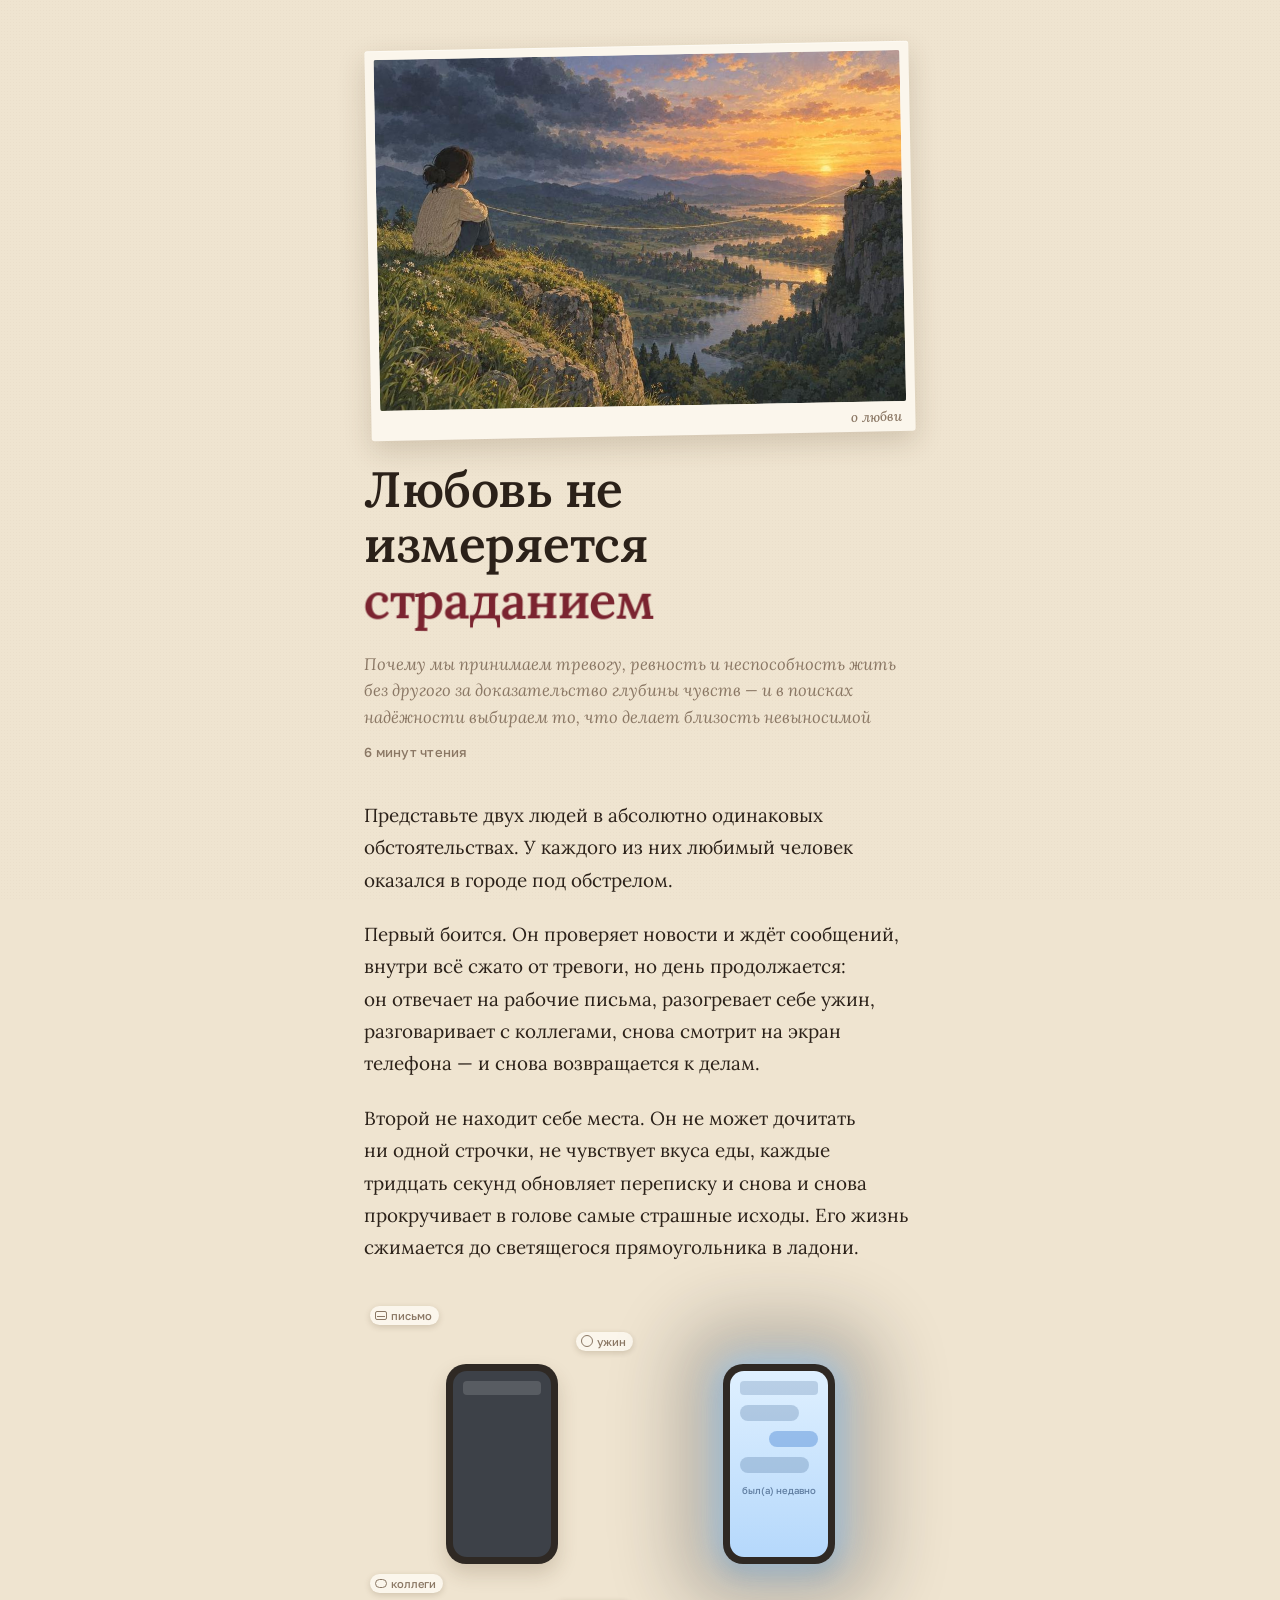
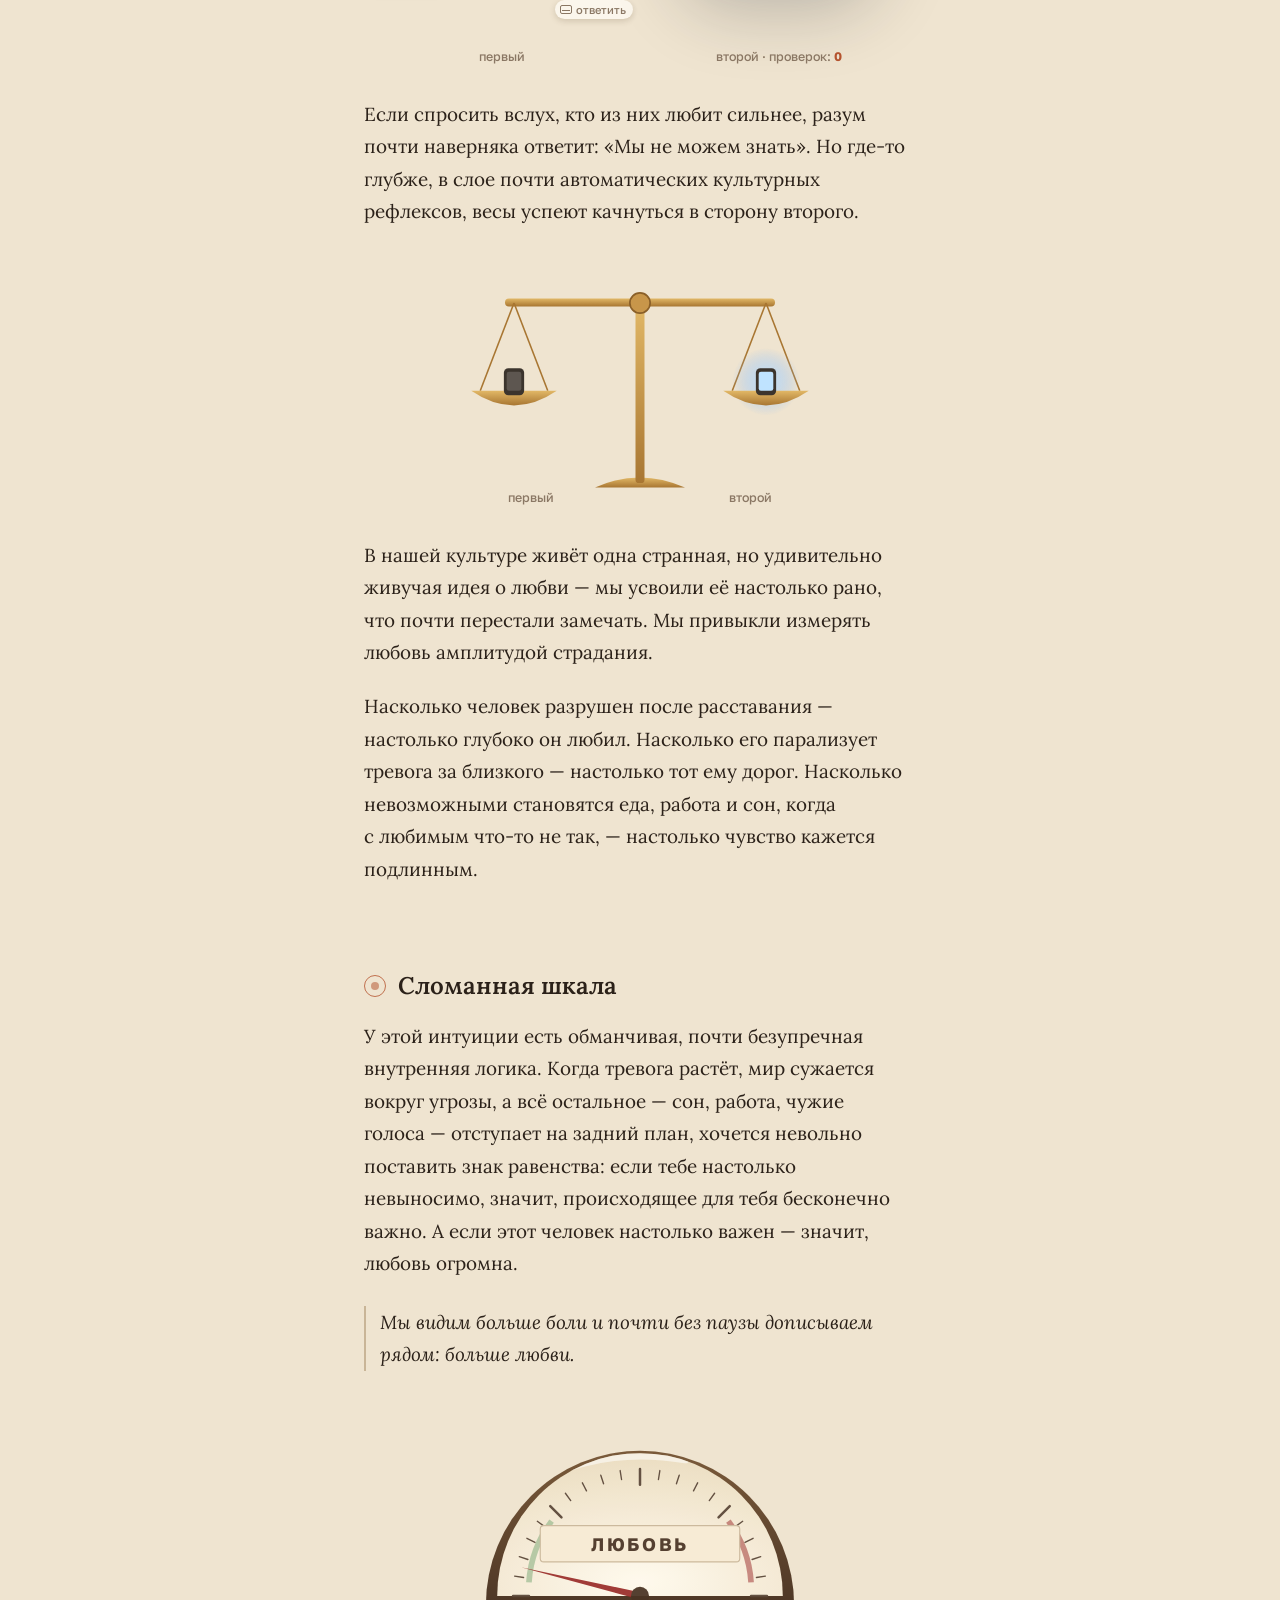
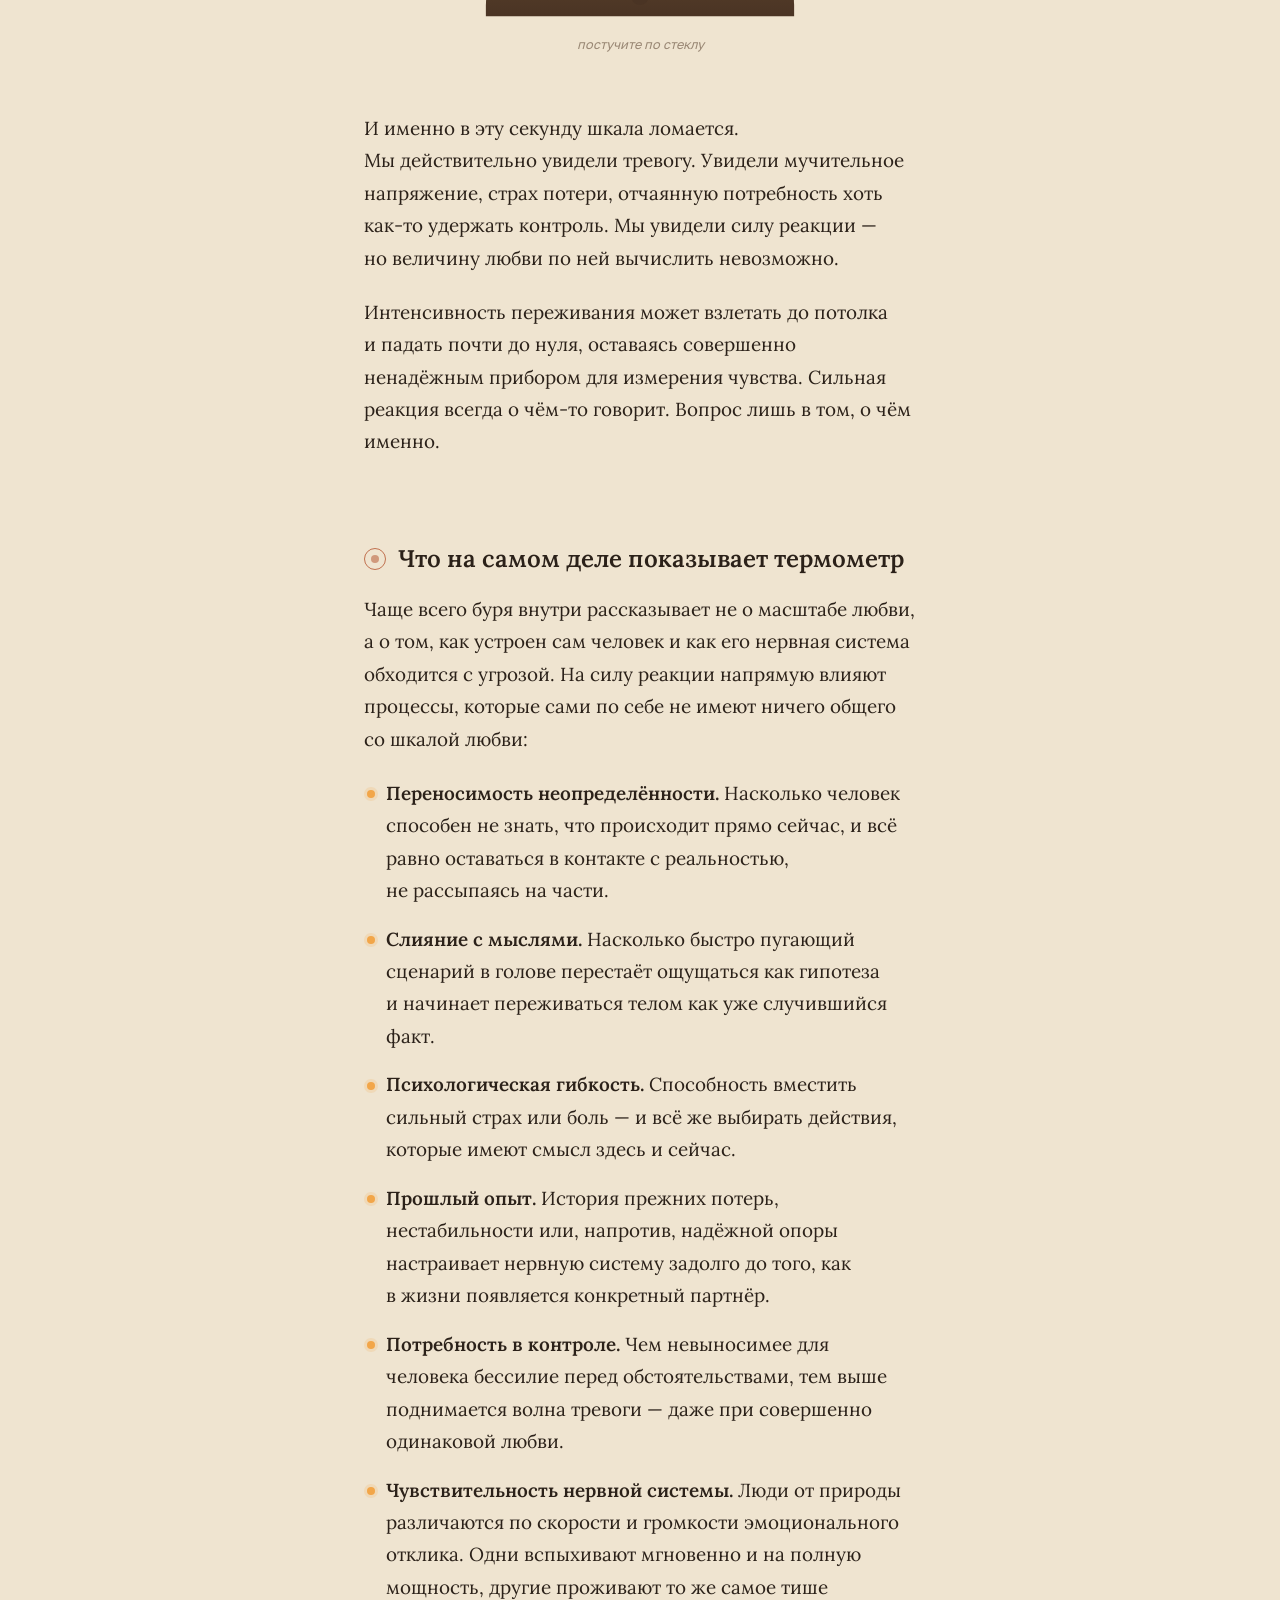
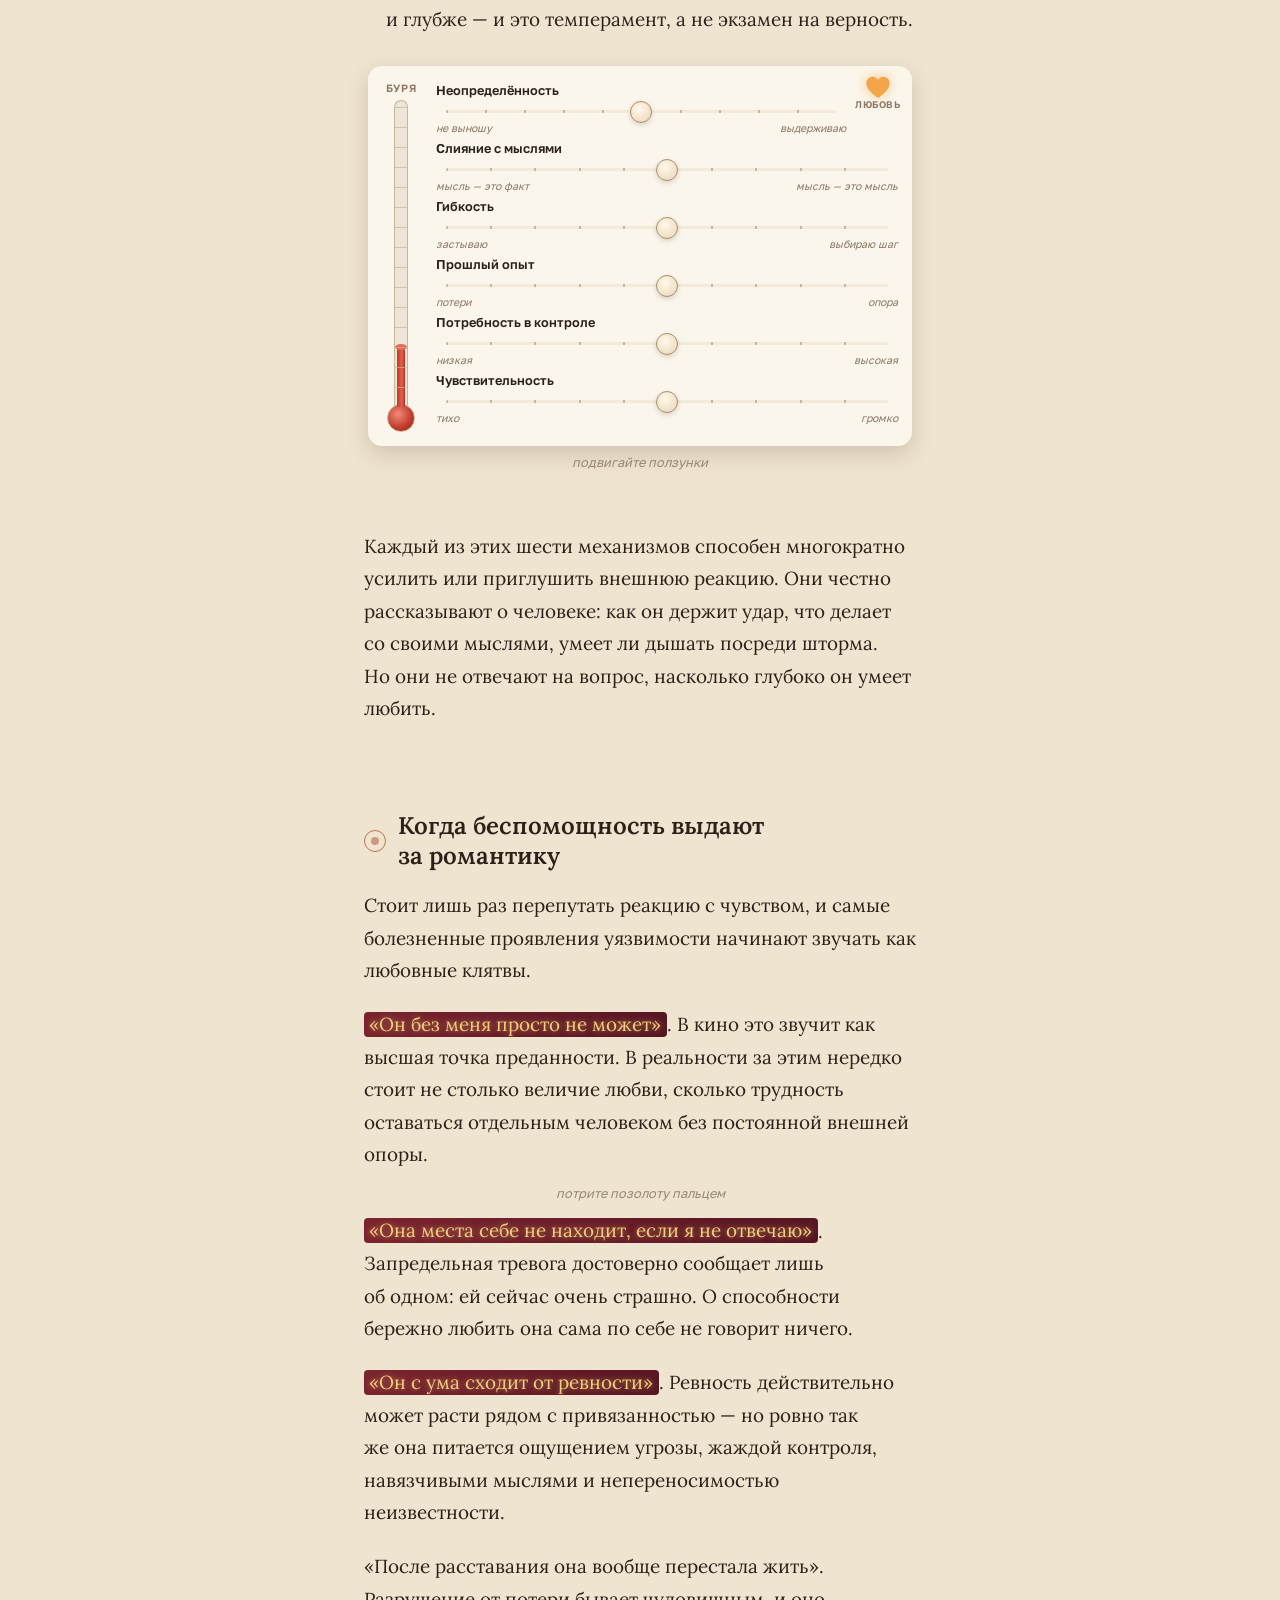
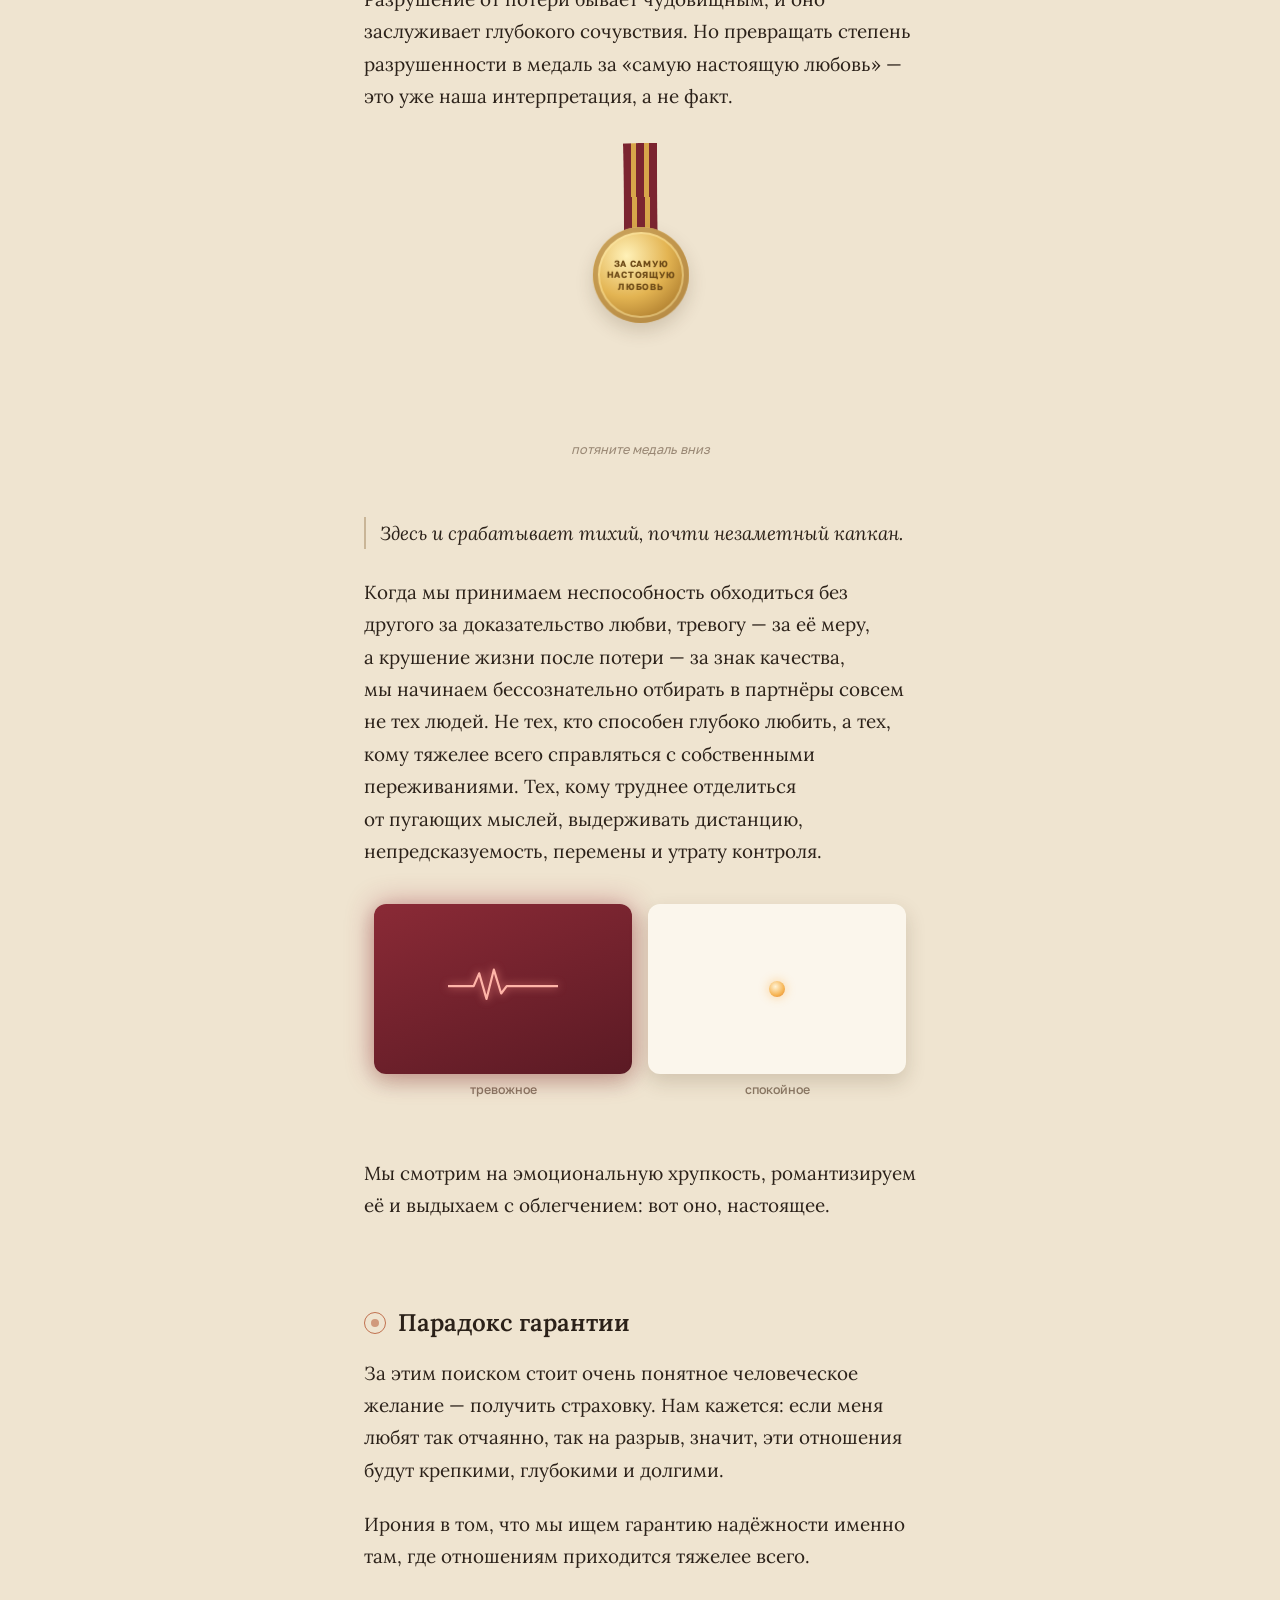
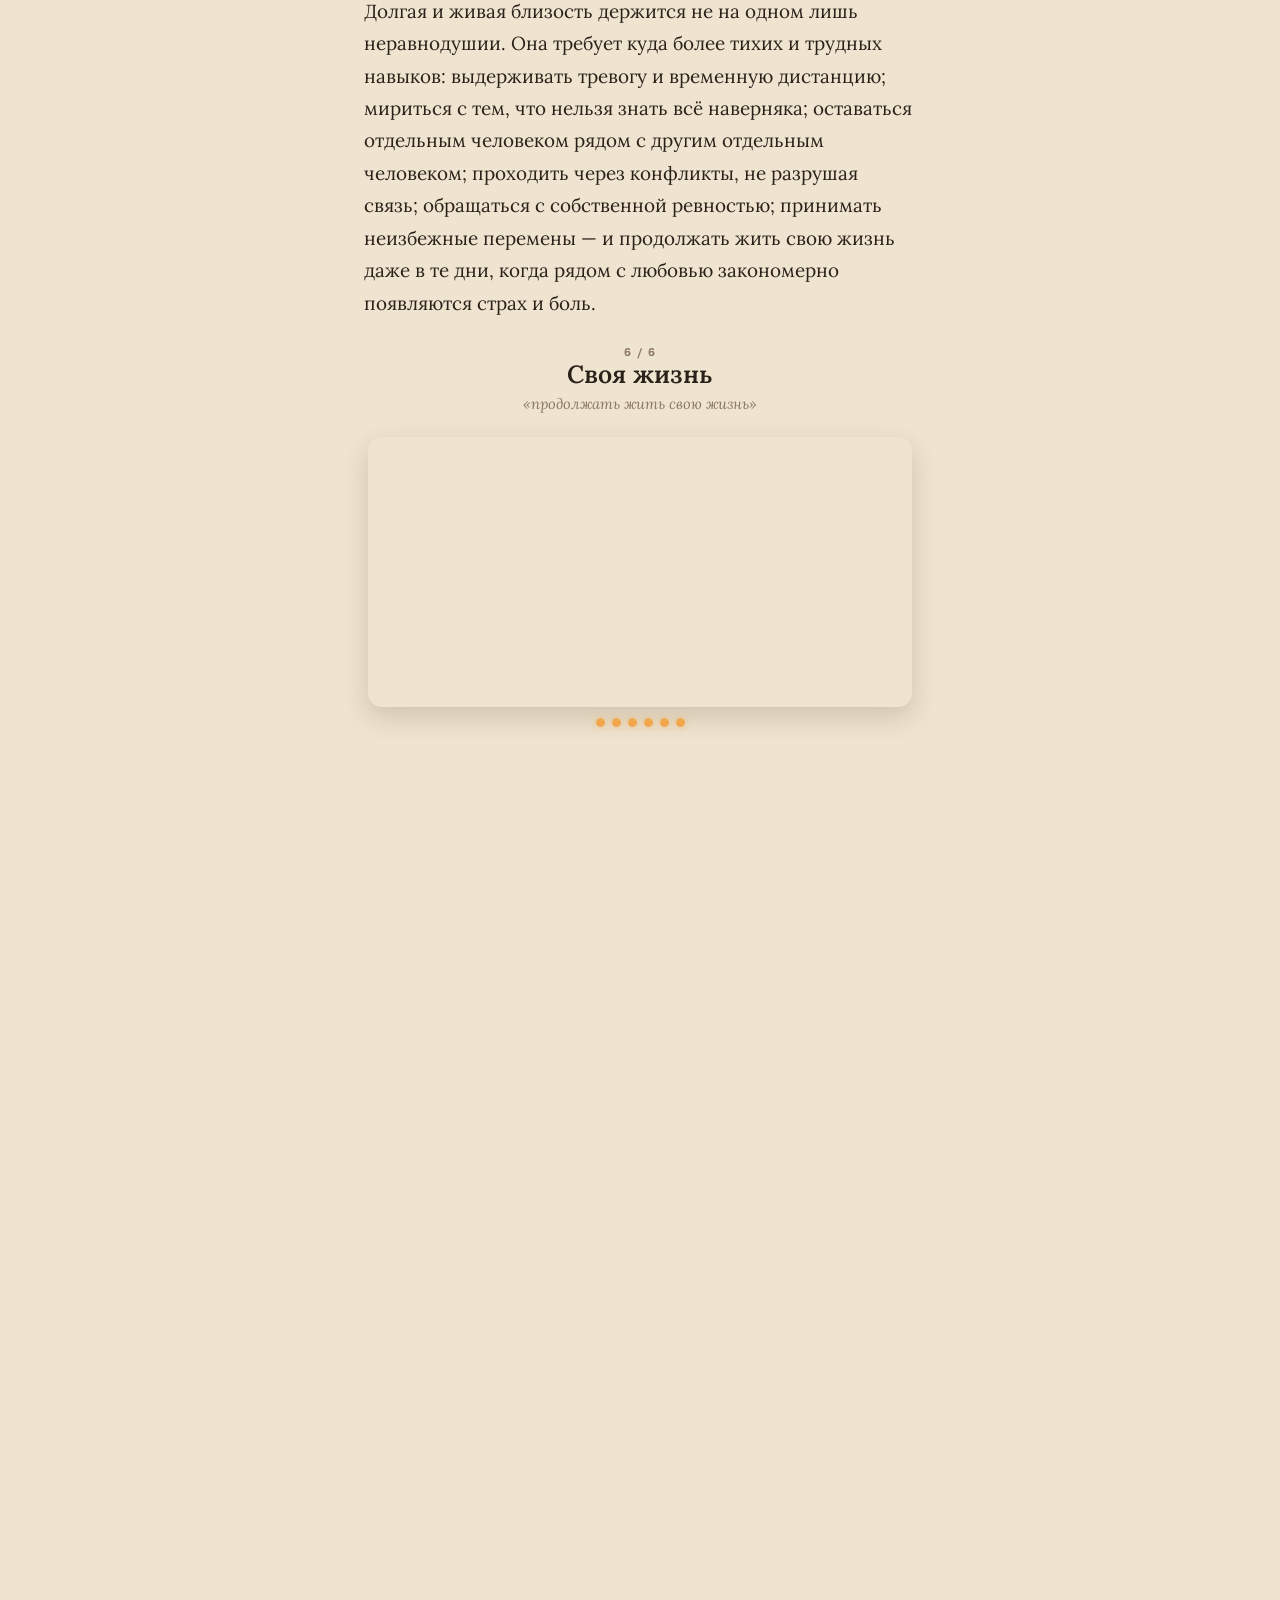
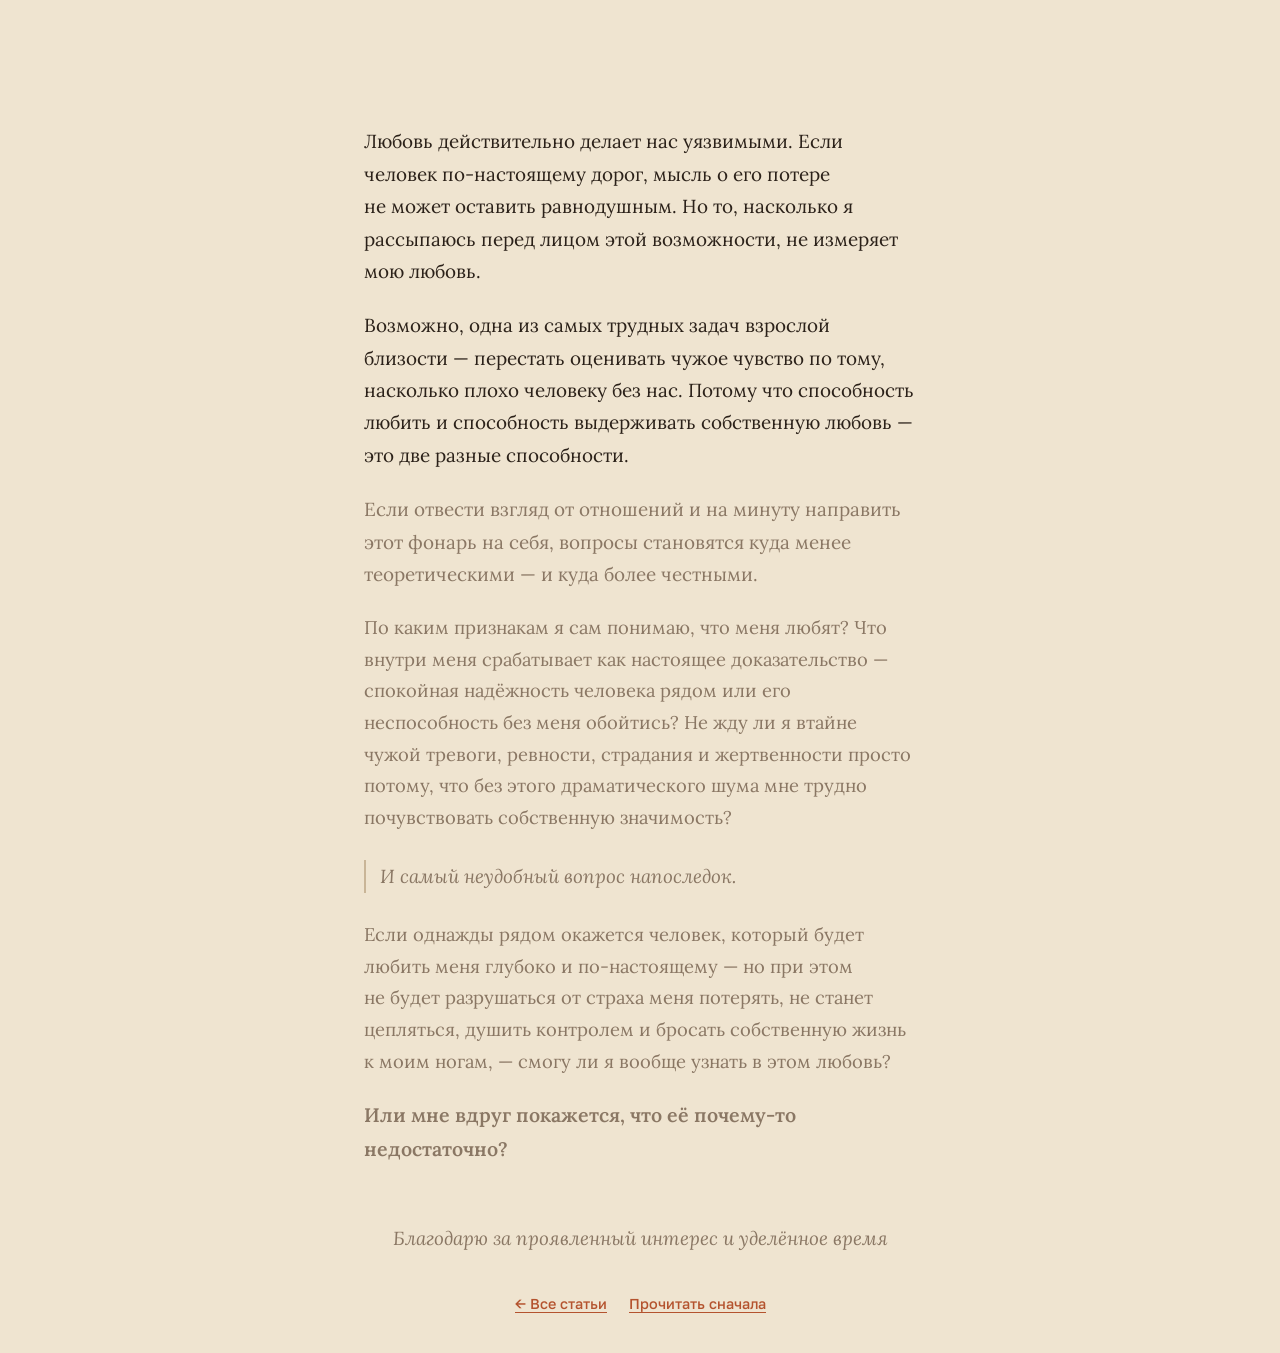
==== commit 9fce27bb: "Убраны подписи под телефонами и весами Co-Authored-By: Claude Opus 5.5 <noreply@anthropic.com> Claud" ====
--- a/index.html
+++ b/index.html
@@ -328,7 +328,6 @@
     </div></div>
     <figcaption class="cap">второй · проверок: <b class="cnt">0</b></figcaption>
   </div>
-  <p class="voice" aria-live="polite"></p>
 </figure>
 <p data-t>Если спросить вслух, кто из них любит сильнее, разум почти наверняка ответит: «Мы не можем знать». Но <span class="nobr">где-то</span> глубже, в слое почти автоматических культурных рефлексов, весы успеют качнуться в сторону второго.</p>
 <figure class="scene scales" data-scene="scales" aria-label="Весы сами клонятся в сторону второго">
@@ -358,7 +357,6 @@
     </g>
   </svg>
   <div class="sc-caps" aria-hidden="true"><span>первый</span><span>второй</span></div>
-  <p class="voice" aria-live="polite"></p>
 </figure>
 <p data-t data-z="intro">В нашей культуре живёт одна странная, но удивительно живучая идея о любви — мы усвоили её настолько рано, что почти перестали замечать. Мы привыкли измерять любовь амплитудой страдания.</p>
 <p data-t>Насколько человек разрушен после расставания — настолько глубоко он любил. Насколько его парализует тревога за близкого — настолько тот ему дорог. Насколько невозможными становятся еда, работа и сон, когда с любимым <span class="nobr">что-то</span> не так, — настолько чувство кажется подлинным.</p>
@@ -586,7 +584,6 @@
         spin.classList.remove('go'); spin.style.opacity = 0; toast.classList.add('on');
         n++; cnt.textContent = n;
         if (!RM) cnt.animate([{ transform: 'scale(1.5)' }, { transform: 'scale(1)' }], { duration: 400, easing: 'cubic-bezier(.3,1.6,.5,1)' });
-        if (n === 3) say(sc, 'Ответа не прибавилось. Тревоги — да.');
       }, 1350);
       setTimeout(() => { toast.classList.remove('on'); busy = false; }, 2500);
     }
@@ -611,7 +608,7 @@
   (function scales() {
     const sc = $('[data-scene="scales"]'); if (!sc) return;
     const svg = $('svg', sc), beam = $('.beam', svg), pl = $('.pan-l', svg), pr = $('.pan-r', svg);
-    const BIAS = 13; let th = 0, w = 0, bias = 0, sv = 0, told = false;
+    const BIAS = 13; let th = 0, w = 0, bias = 0, sv = 0;
     const px = 160, py = 40, half = 112;
     function draw() {
       beam.setAttribute('transform', `rotate(${th.toFixed(2)} ${px} ${py})`);
@@ -629,7 +626,6 @@
       w += acc * dt; th += w * dt;
       sv += ((-w * .08) - sv) * 6 * dt;
       draw();
-      if (bias && Math.abs(th - BIAS) < 1.2 && Math.abs(w) < 2 && !told) { told = true; say(sc, 'Весы качнулись сами. Это рефлекс, а не взвешивание.'); }
     });
   })();
 
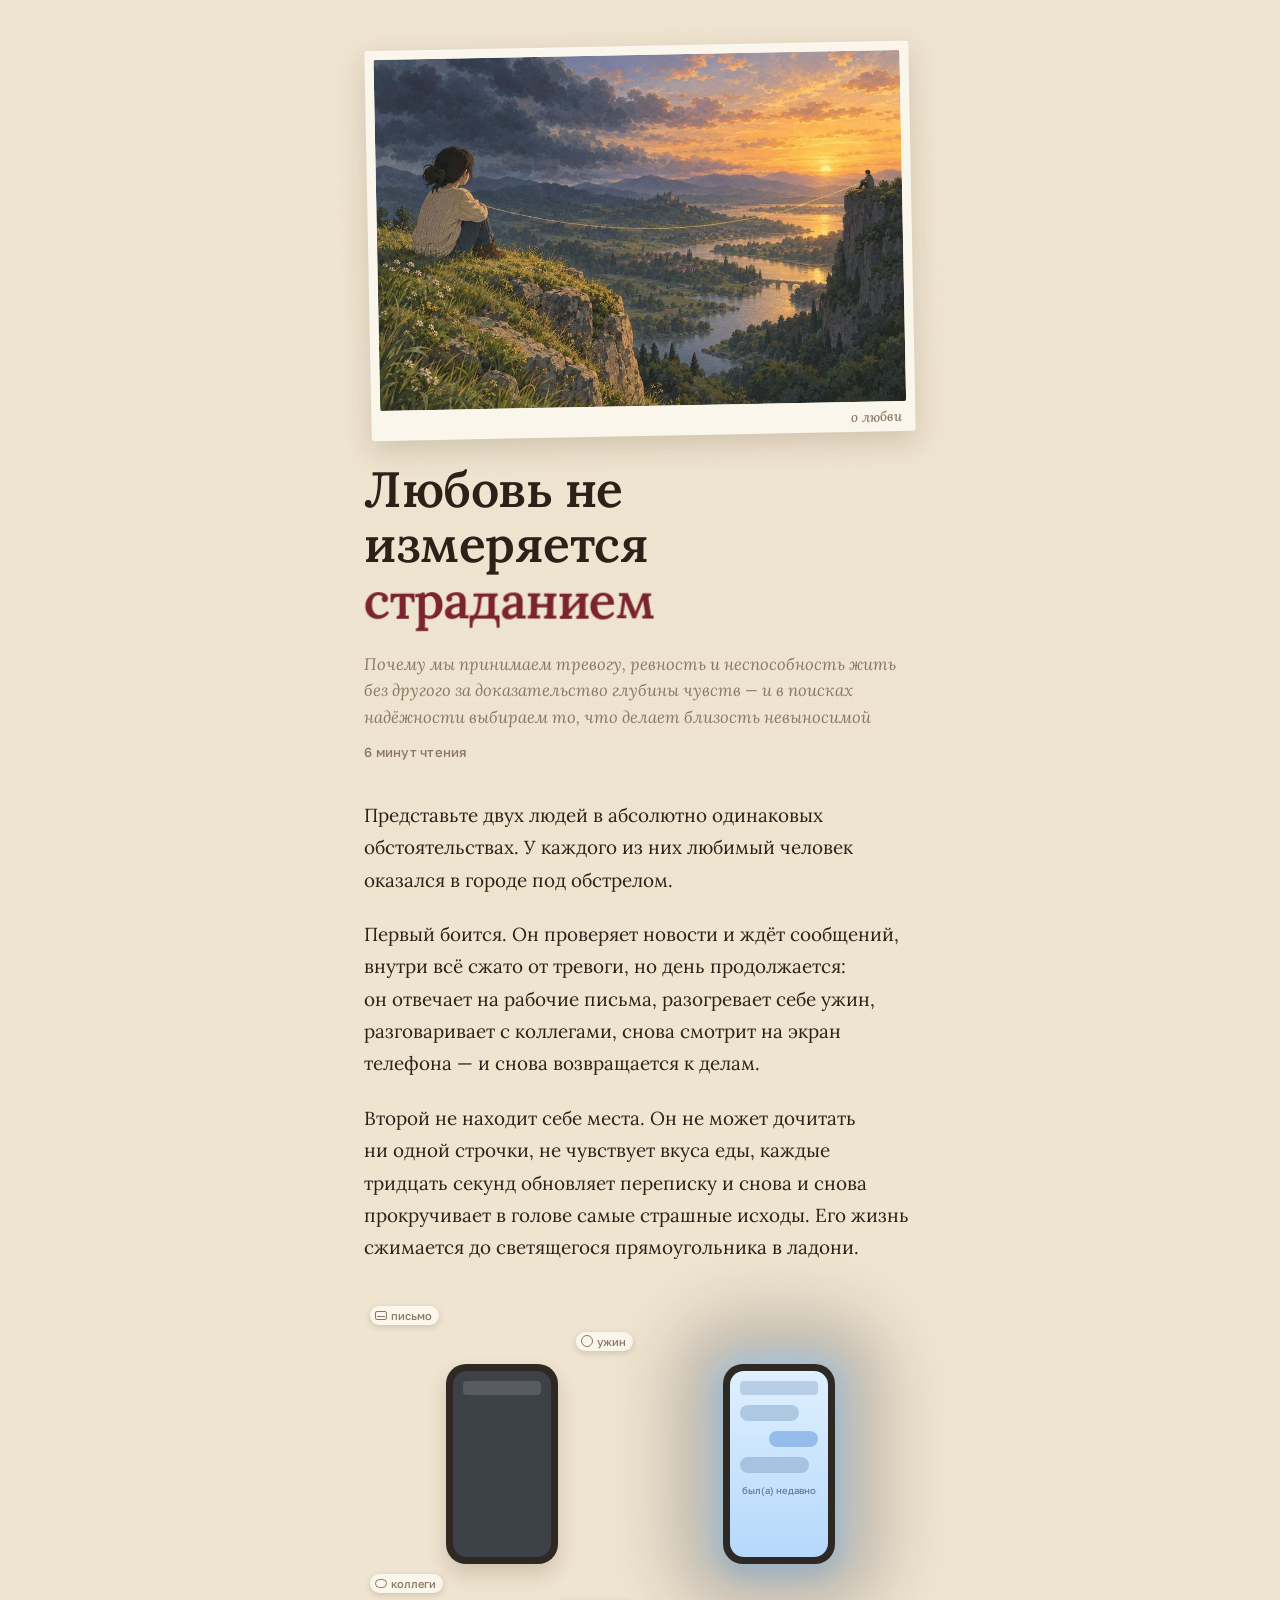
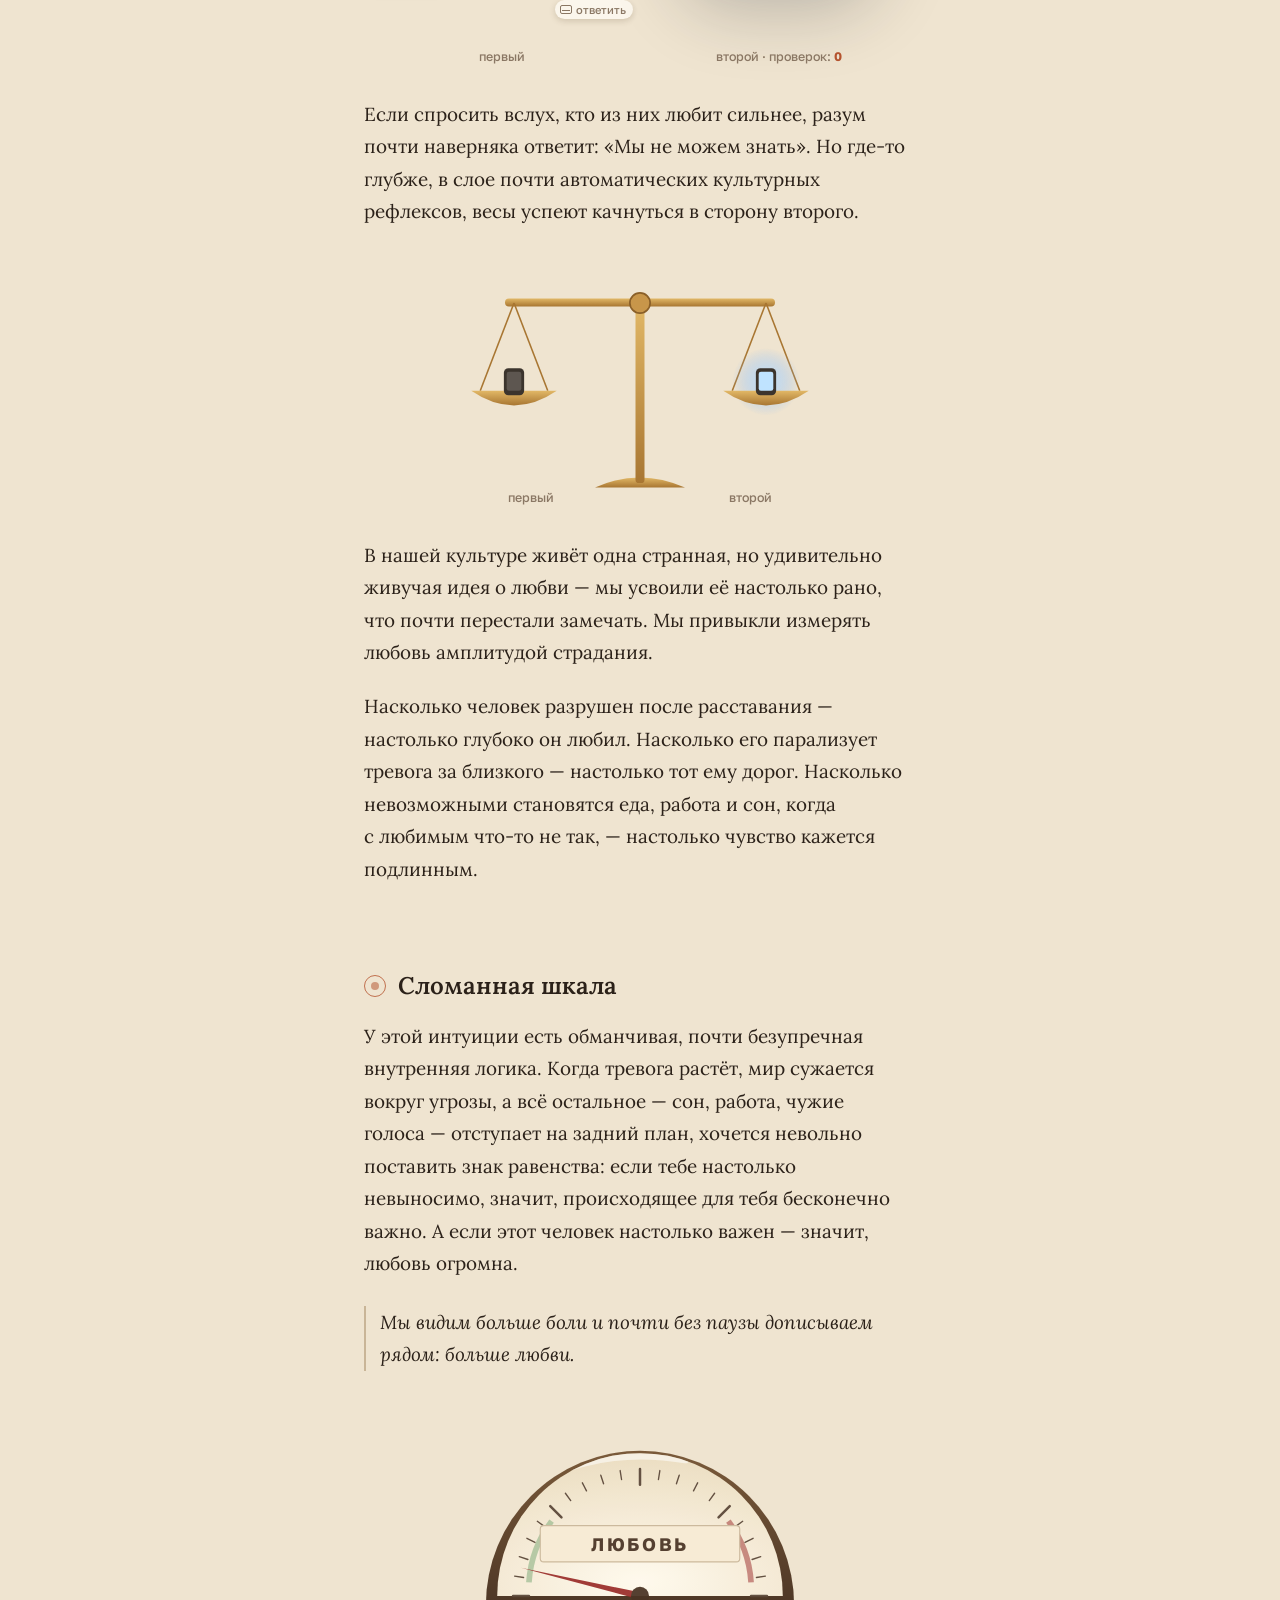
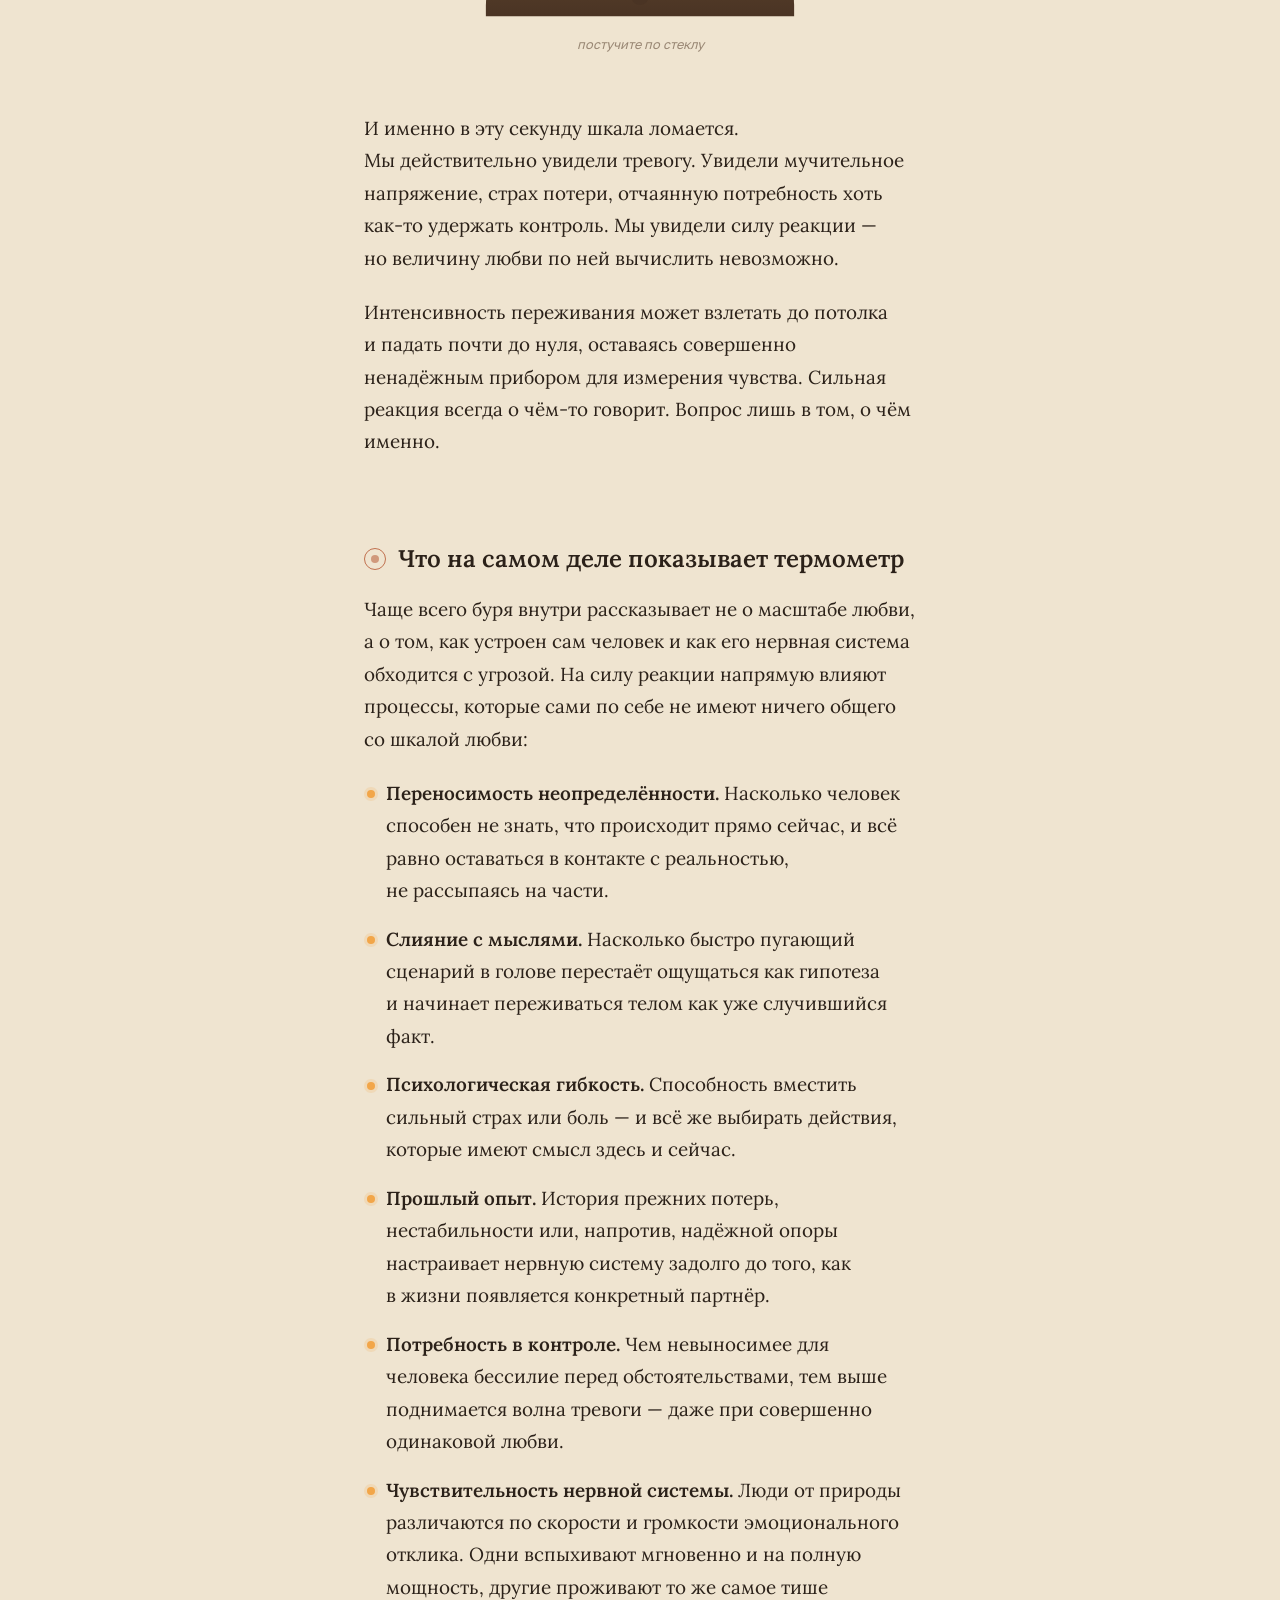
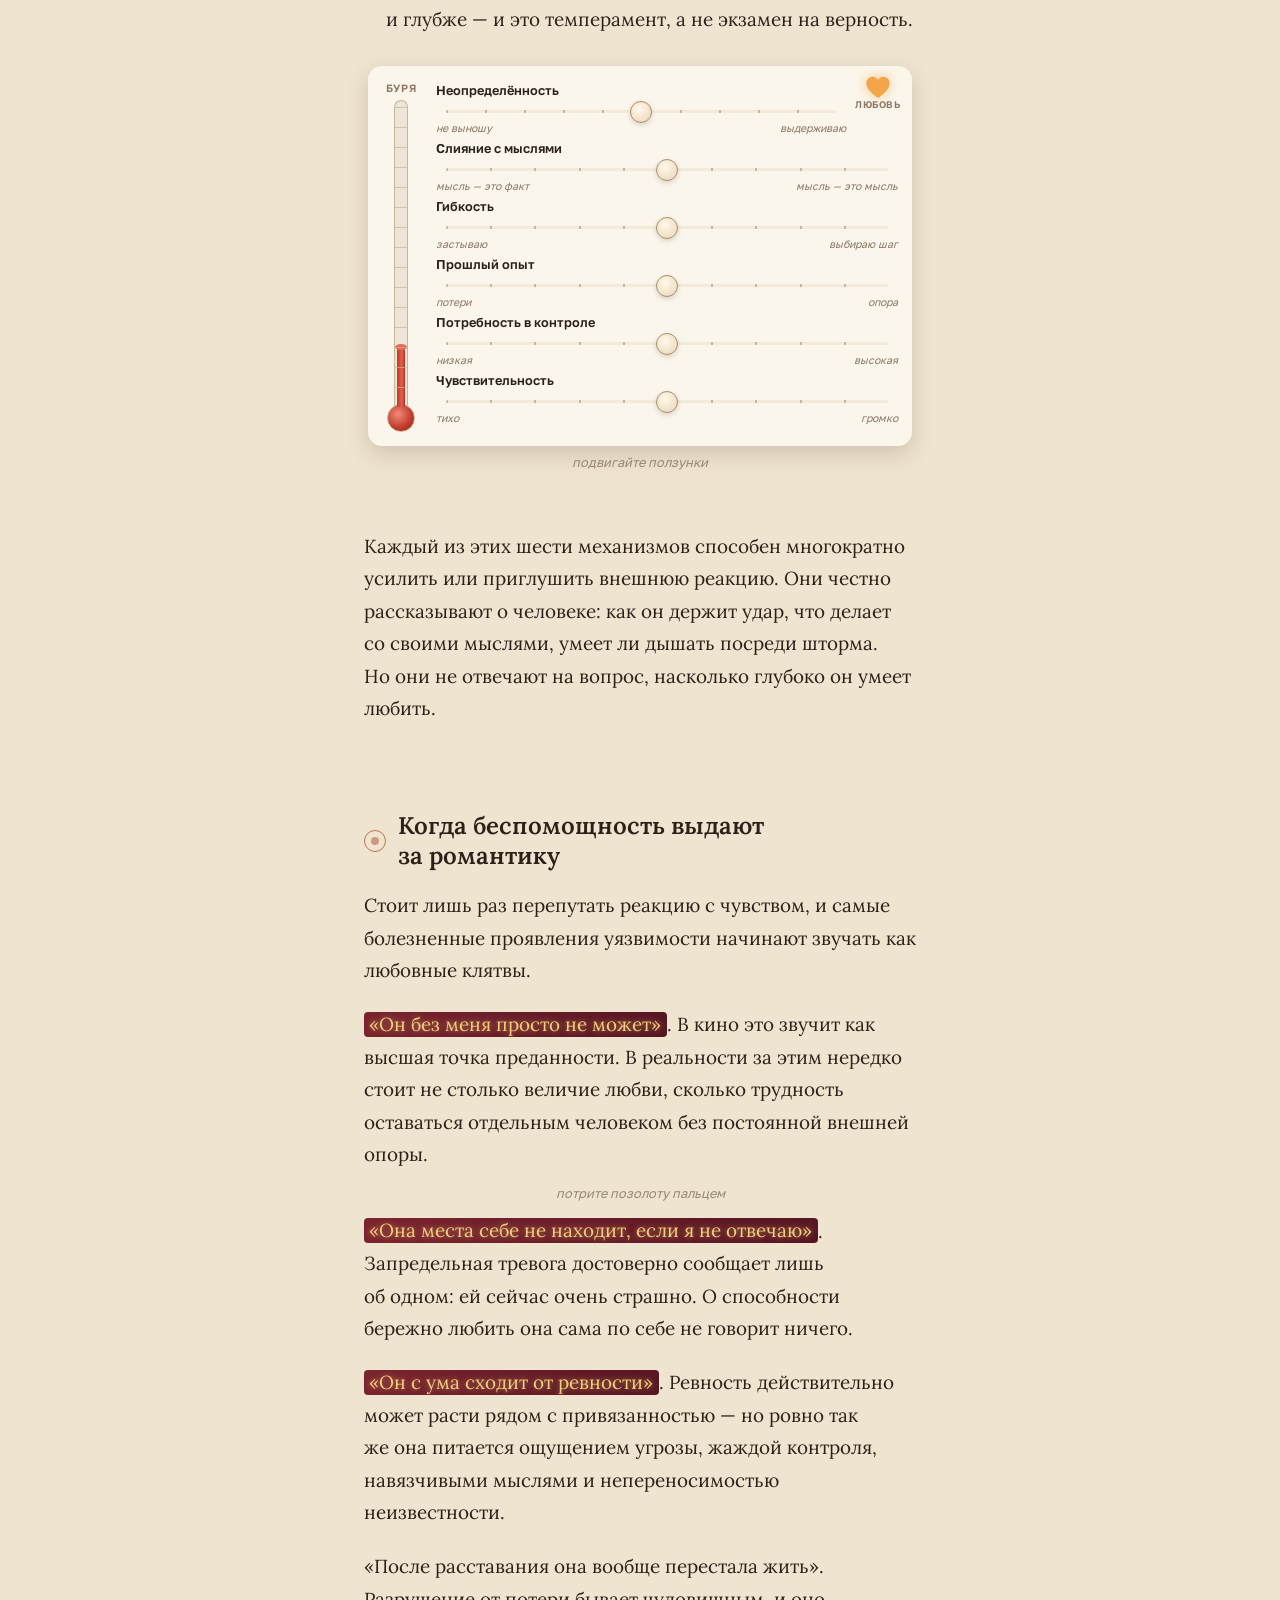
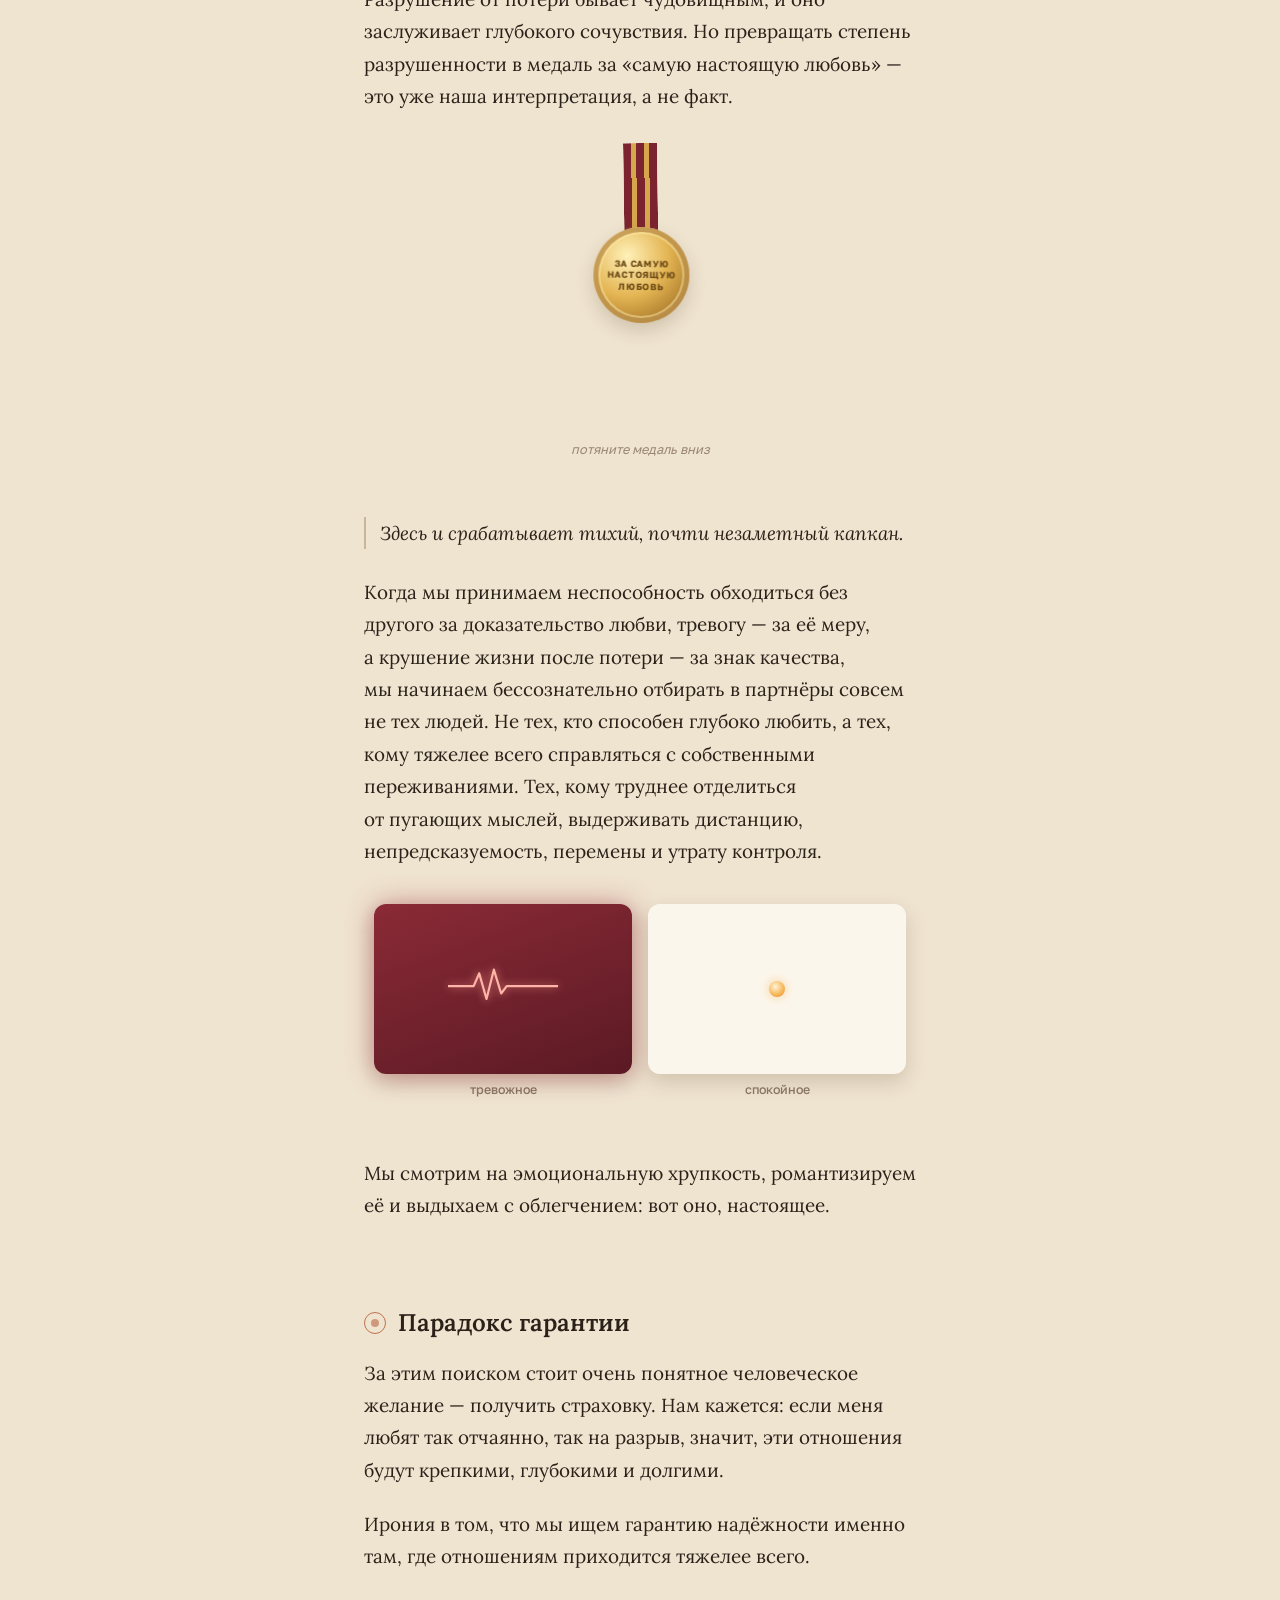
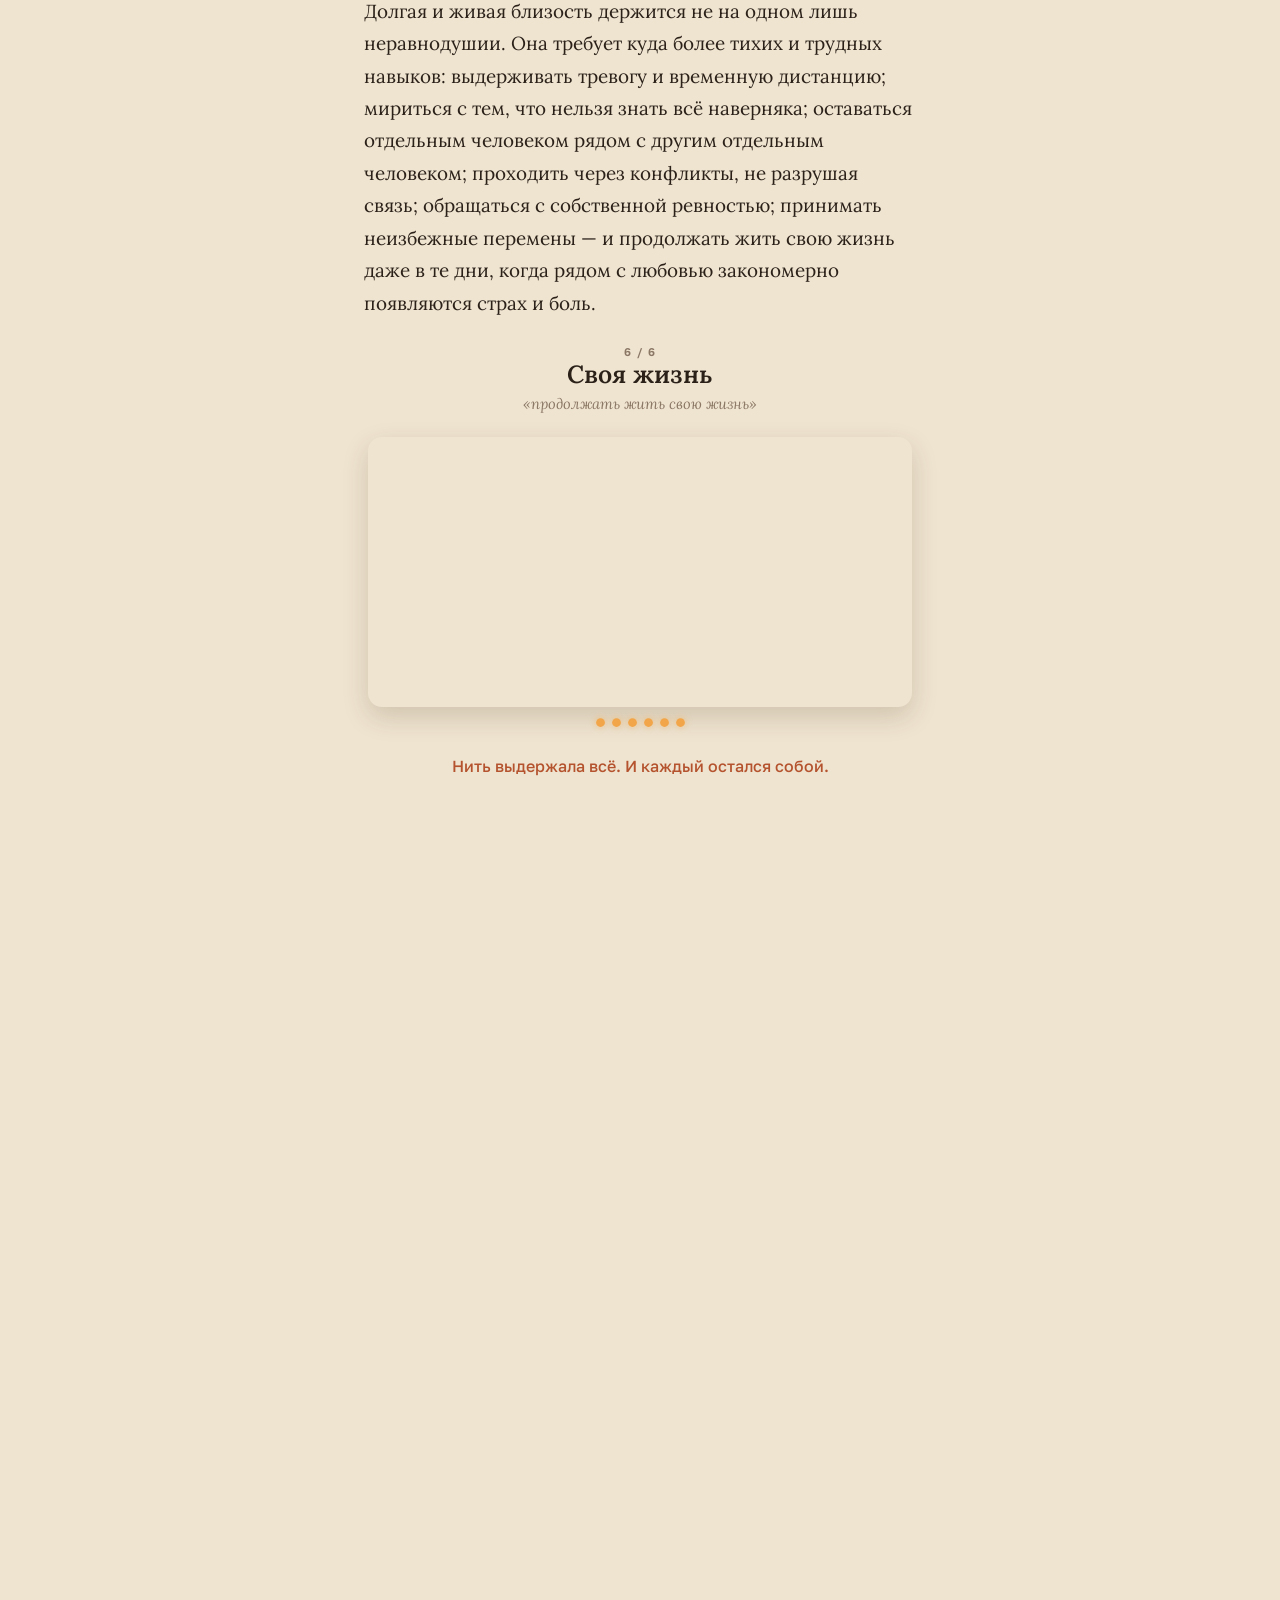
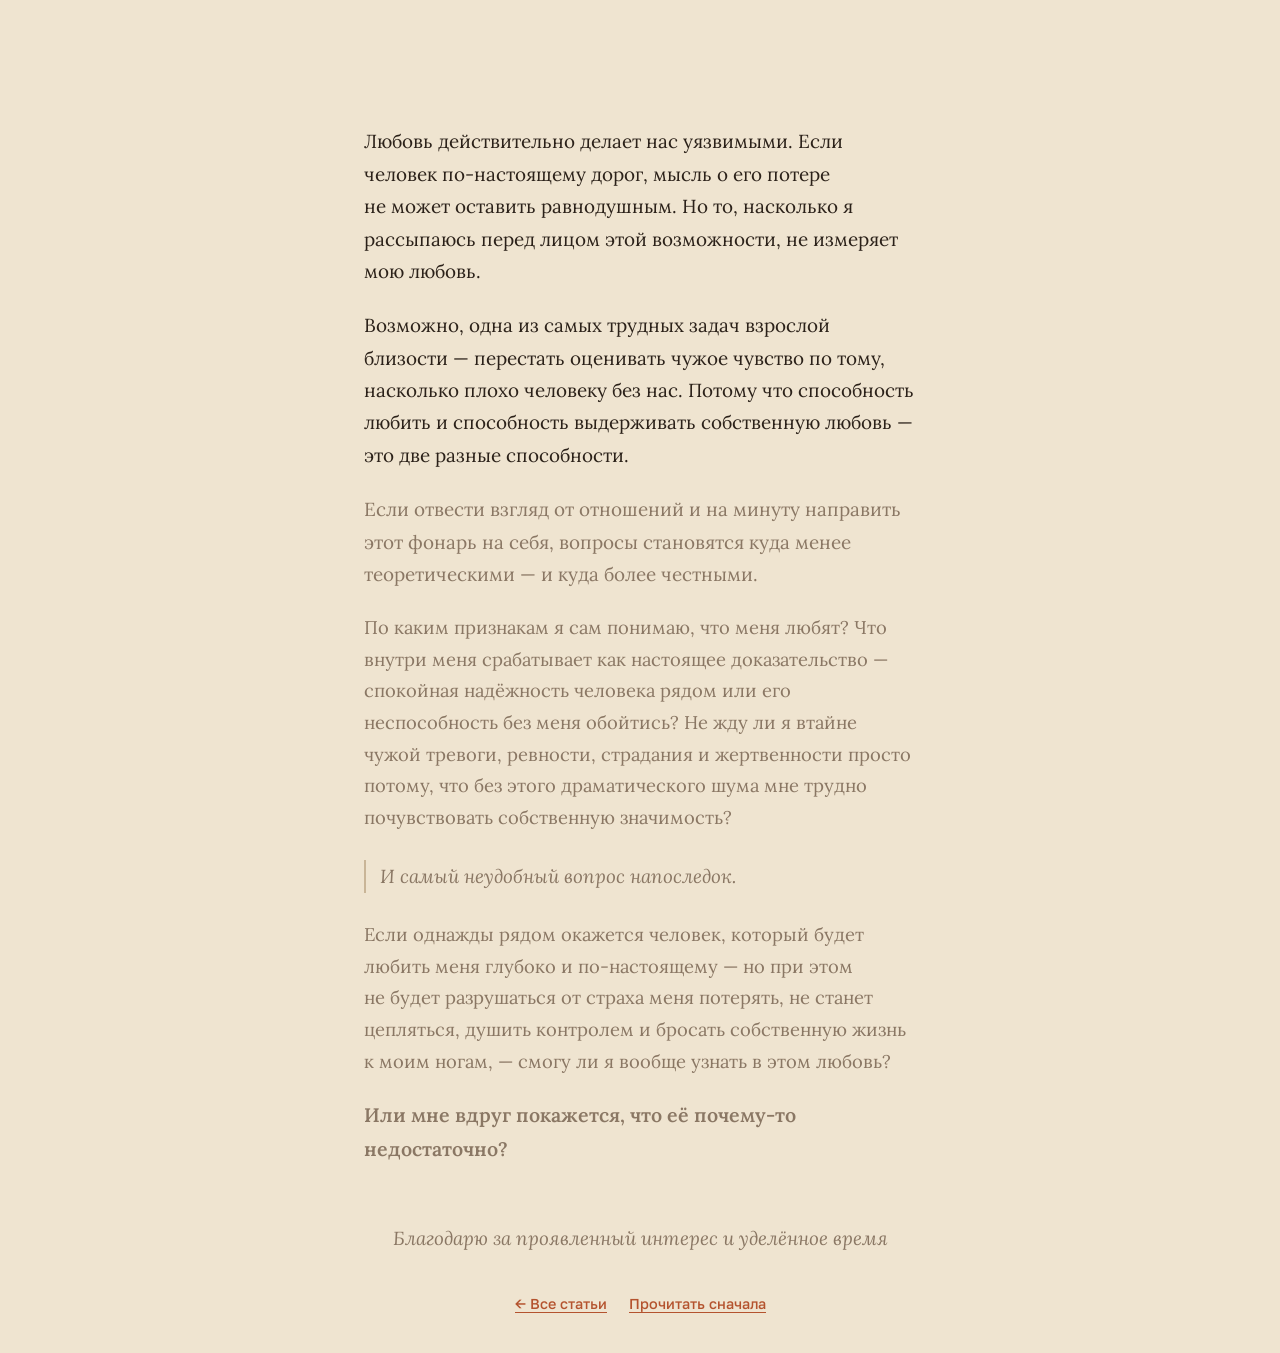
==== commit e1ff4982: "Сцены на телефоне стартуют, когда картина видна целиком; на компьютере как раньше Co-Authored-By: Cl" ====
--- a/index.html
+++ b/index.html
@@ -524,6 +524,21 @@
     const ob = new IntersectionObserver(es => es.forEach(e => { if (e.isIntersecting) { ob.disconnect(); f(); } }), { rootMargin: margin });
     ob.observe(el);
   }
+  // сцена начинает двигаться, только когда видна целиком: низ поднялся выше 90% экрана
+  // (или верх ушёл выше 10% у высокой сцены). Иначе всё успевает закончиться, пока читаешь текст над ней.
+  const focusList = [];
+  function checkFocus() {
+    const vh = innerHeight;
+    for (let i = focusList.length - 1; i >= 0; i--) {
+      const it = focusList[i], r = it.el.getBoundingClientRect();
+      const ok = isPhone() || !it.desk ? r.height && (r.bottom <= vh * .9 || r.top <= vh * .1) : it.desk(r, vh);
+    if (ok) { focusList.splice(i, 1); it.f(); }
+    }
+  }
+  addEventListener('scroll', checkFocus, { passive: true }); addEventListener('resize', checkFocus);
+  // на компьютере экран большой: там сцена запускается как раньше (desk), «целиком на экране» — только для телефона
+  function isPhone() { return matchMedia('(hover: none) and (pointer: coarse)').matches || innerWidth < 700; }
+  function onFocus(el, f, desk) { focusList.push({ el, f, desk }); requestAnimationFrame(checkFocus); }
   const paraStarting = start => $$('main p').find(p => p.textContent.replace(/\s/g, ' ').startsWith(start));
 
   // общий цикл анимации: подписчики, только видимые
@@ -620,7 +635,7 @@
     }
     draw();
     // ровно стоят, пока весы целиком не в кадре, потом медленно и неотвратимо клонятся ко второму
-    onReach(sc, '0px 0px -30% 0px', () => setTimeout(() => bias = BIAS, 900));
+    onFocus(sc, () => setTimeout(() => bias = BIAS, 900), (r, vh) => r.top <= vh * .7);
     loopWhileSeen(sc, dt => {
       const acc = (bias - th) * 5 - w * 2.2;
       w += acc * dt; th += w * dt;
@@ -649,13 +664,14 @@
       l.setAttribute('x2', 150 + r2 * Math.cos(a)); l.setAttribute('y2', 172 + r2 * Math.sin(a));
       l.setAttribute('stroke-width', i % 5 ? 1.2 : 2.2); ticksG.appendChild(l);
     }
+    let focused = false; onFocus(sc, () => focused = true, (r, vh) => r.top <= vh + 80 && r.bottom >= -80);
     let e = 0, auto = 0, ang = -78, angV = 0, broken = false, hit = { x: 150, y: 110 }, fly = null, peel = null, lastRip = 0;
     function setNeedle(a) { needle.setAttribute('transform', `rotate(${a.toFixed(2)} 150 172)`); }
     setNeedle(ang);
     loopWhileSeen(sc, (dt, t) => {
       if (!broken) {
         // стрелка сама ползёт вверх, пока читаешь про растущую тревогу; стук подбрасывает её ещё
-        auto = Math.min(1.12, auto + dt * .2);
+        if (focused) auto = Math.min(1.12, auto + dt * .2);
         e = Math.max(0, e - dt * .45);
         const E = Math.max(e, auto);
         const jit = E > .15 ? Math.sin(t / 23) * 5 * E + (Math.random() - .5) * 7 * E : 0;
@@ -752,7 +768,8 @@
     });
     const placeAll = () => sls.forEach(place);
     addEventListener('resize', placeAll); placeAll();
-    onSeen(sc, on => { if (on && !sc.dataset.shown) { sc.dataset.shown = 1; if (!RM) sls.forEach((el, i) => el.animate([{ opacity: 0, transform: 'translateX(26px)' }, { opacity: 1, transform: 'none' }], { duration: 500, delay: 150 + i * 160, easing: 'cubic-bezier(.2,.9,.3,1.2)', fill: 'backwards' })); } });
+    if (!RM) sls.forEach(el => el.style.opacity = 0);
+    onFocus(sc, () => { if (!sc.dataset.shown) { sc.dataset.shown = 1; sls.forEach(el => el.style.opacity = ''); if (!RM) sls.forEach((el, i) => el.animate([{ opacity: 0, transform: 'translateX(26px)' }, { opacity: 1, transform: 'none' }], { duration: 500, delay: 150 + i * 160, easing: 'cubic-bezier(.2,.9,.3,1.2)', fill: 'backwards' })); } }, (r, vh) => r.top <= vh + 80 && r.bottom >= -80);
     loopWhileSeen(sc, (dt, t) => {
       const s = storm();
       hv += ((s - h) * 40 - hv * 7) * dt; h += hv * dt;
@@ -864,12 +881,13 @@
     const shake = $('.c-shake', sc), calm = $('.c-calm', sc), glow = $('.tr-glow', sc);
     let pull = 0, gx = null, gy = 0, snapped = false, want = false, lit = 0, litT = 0;
     const centerOf = el => { const a = el.getBoundingClientRect(), b = sc.getBoundingClientRect(); return { x: a.left - b.left + a.width / 2, y: a.top - b.top + a.height / 2 }; };
+    let focused = false; onFocus(sc, () => focused = true, (r, vh) => r.top <= vh + 80 && r.bottom >= -80);
     onSeen(sc, on => glow.classList.toggle('on', on && !snapped));
     loopWhileSeen(sc, (dt, t) => {
       const c1 = centerOf(calm), c2 = centerOf(shake), k = t / 1000;
       if (!snapped) {
         // «внимание» начинает у спокойной карточки, но его медленно перетягивает к дрожащей
-        pull = Math.min(1, pull + dt * .28);
+        if (focused) pull = Math.min(1, pull + dt * .28);
         const e = sm(pull), orb = 10 + 16 * e;
         const tx = c1.x + (c2.x - c1.x) * e + Math.cos(k * 2.3) * orb, ty = c1.y + (c2.y - c1.y) * e + Math.sin(k * 3.1) * orb * .7;
         if (gx === null) { gx = tx; gy = ty; }
